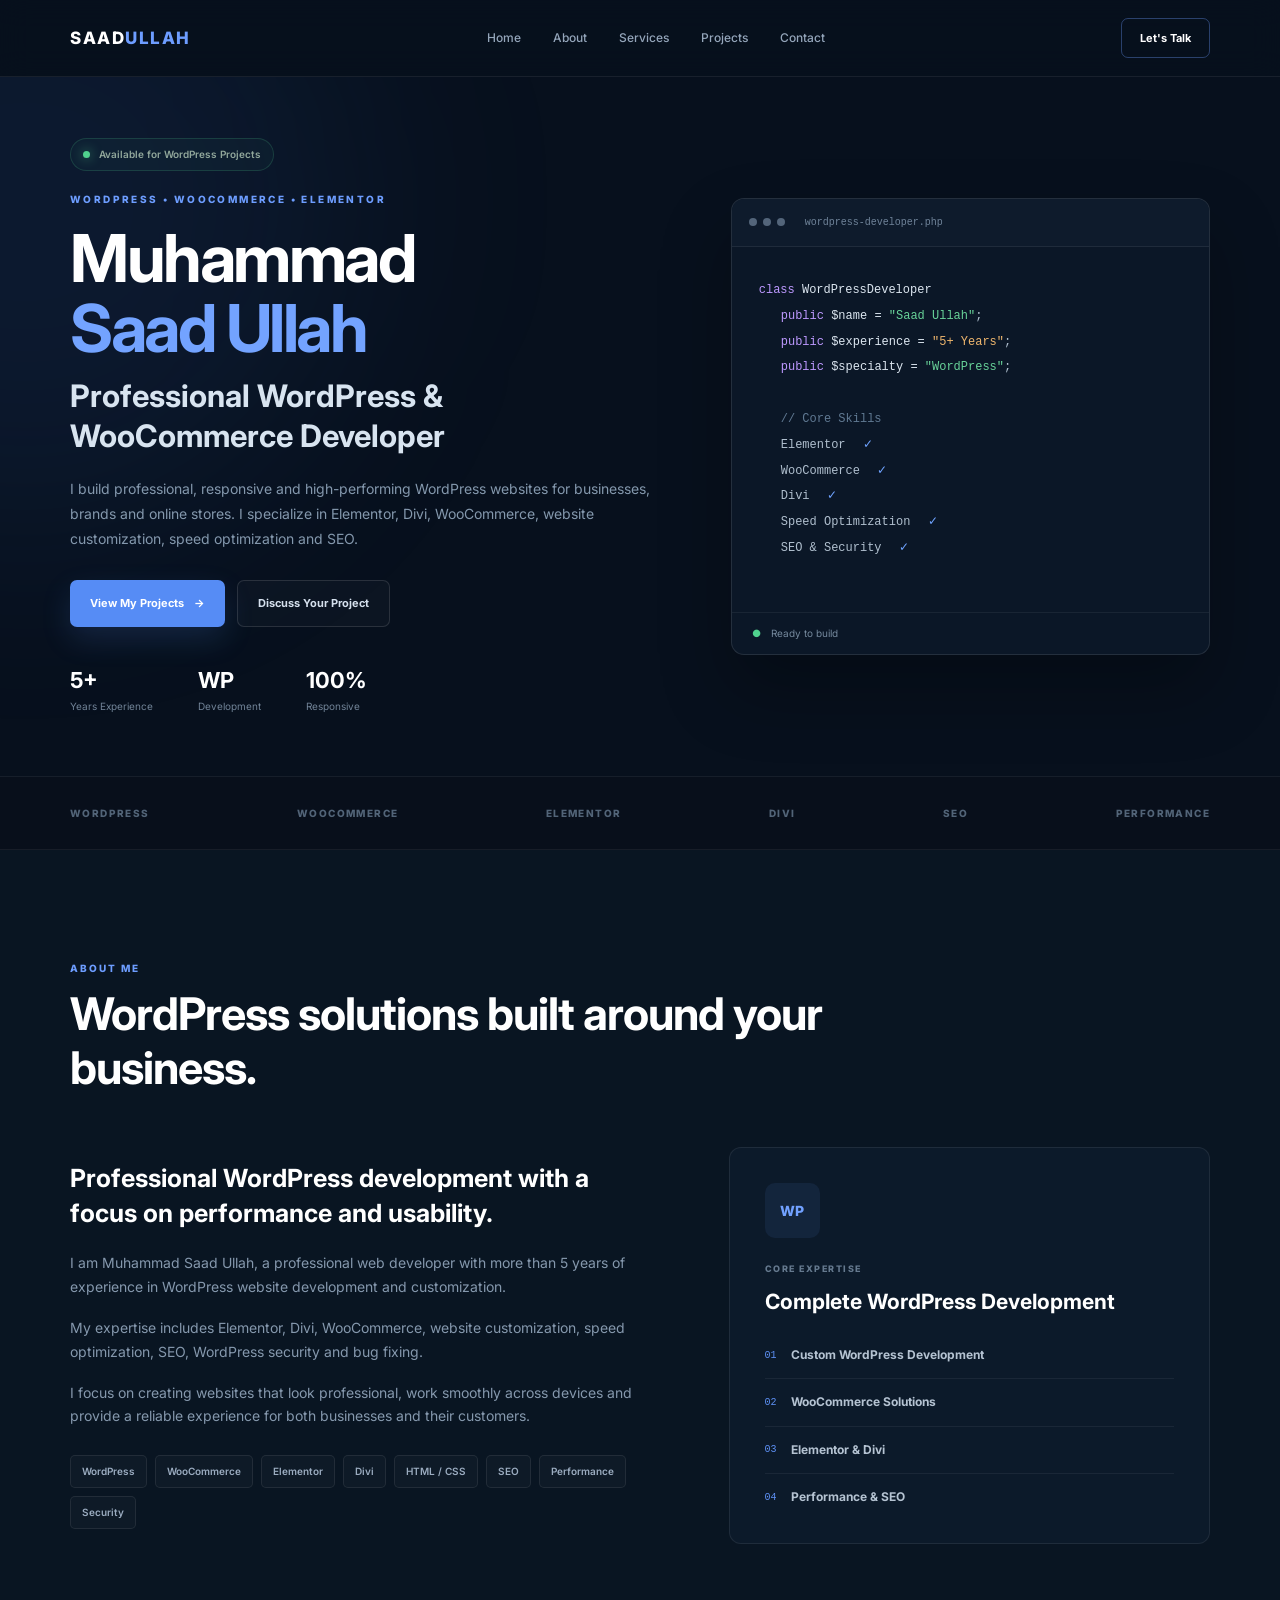
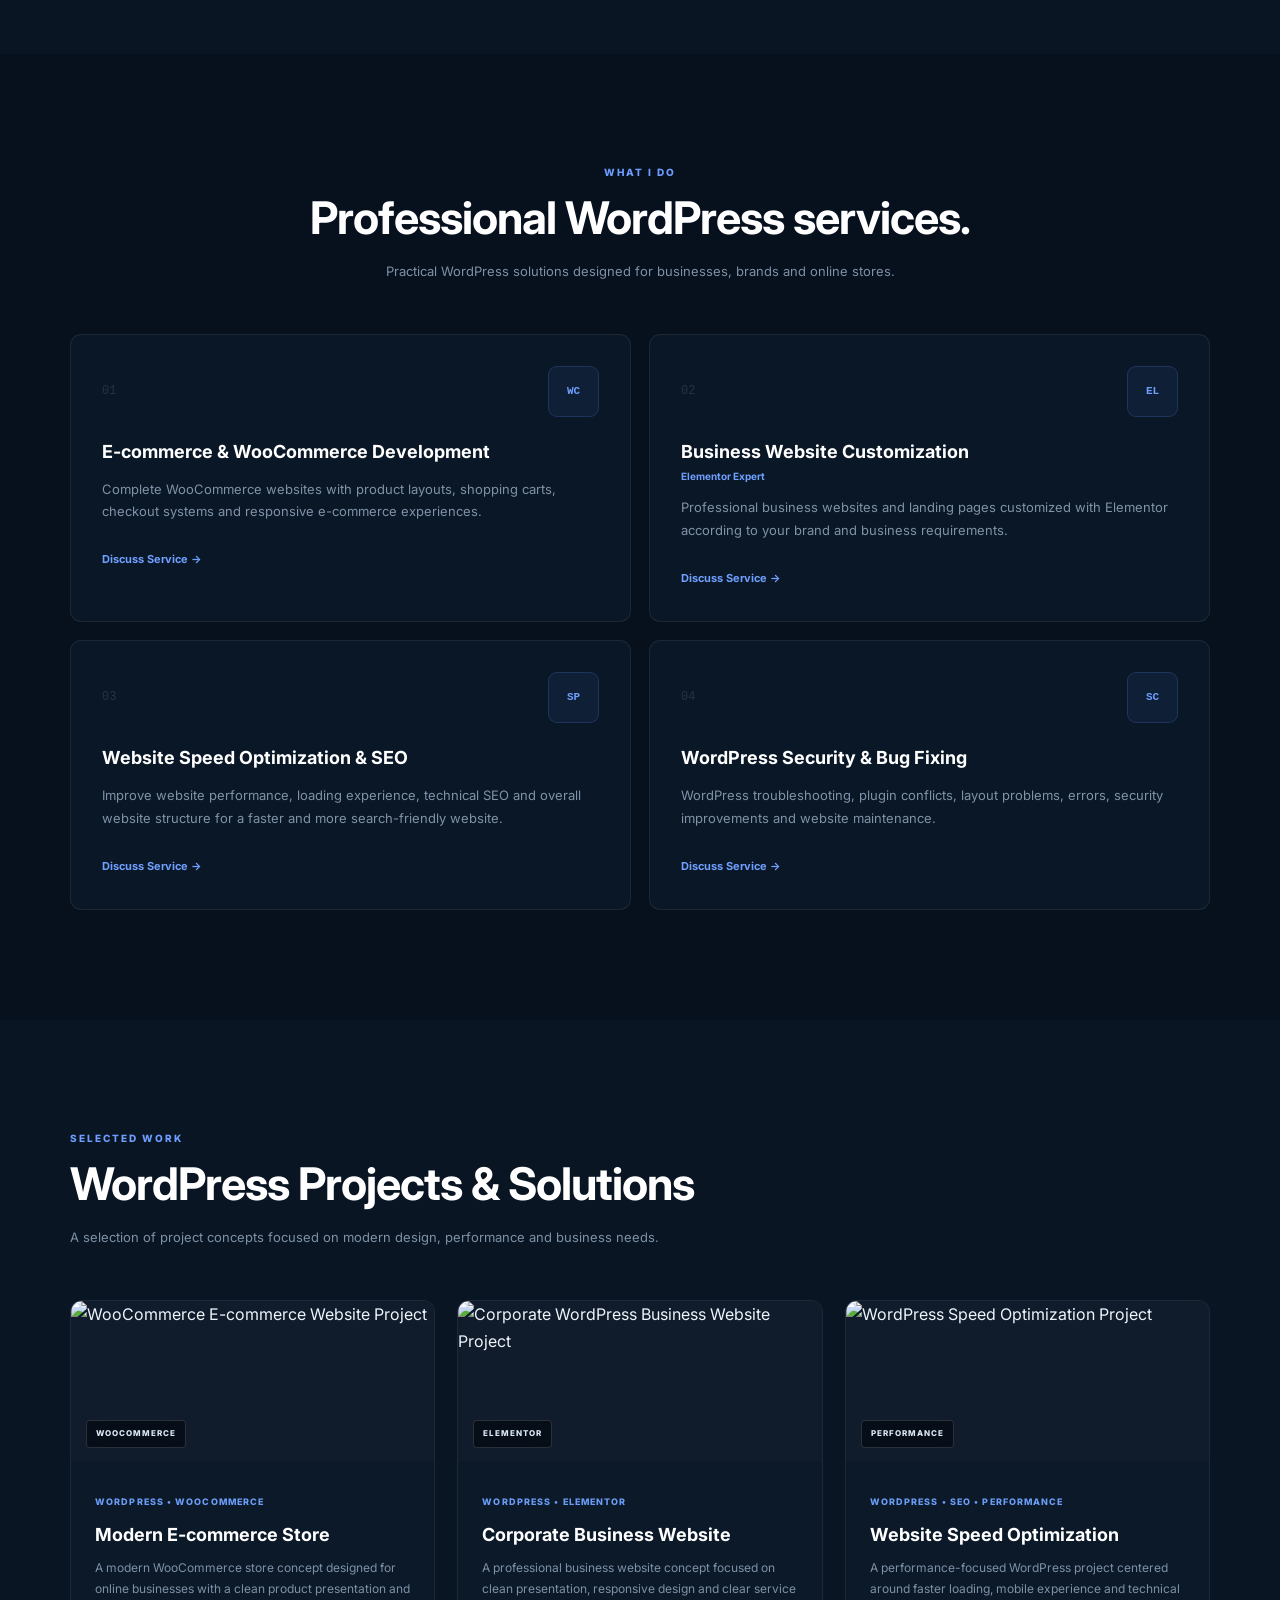
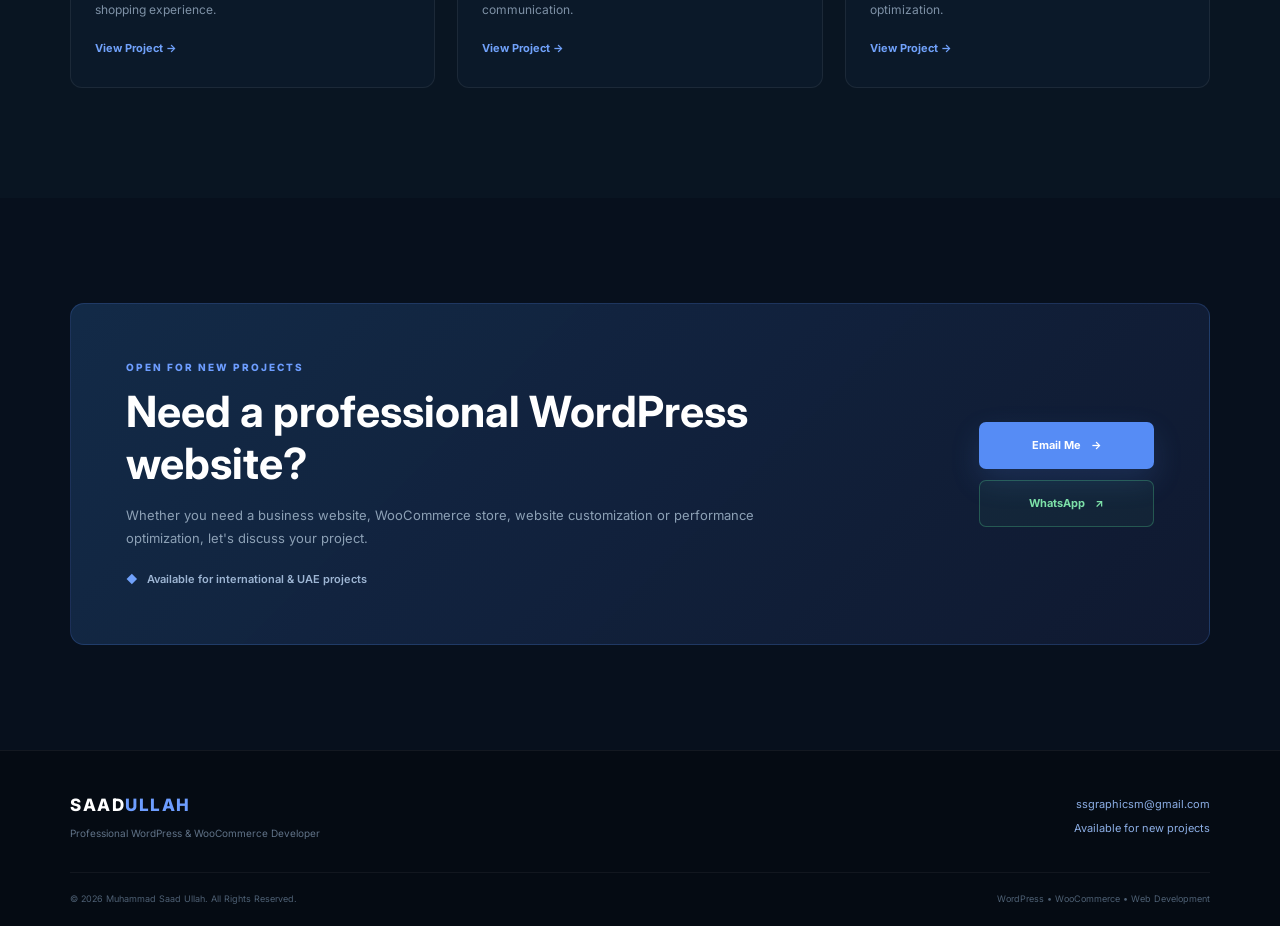
==== index.html @ de7595b0 "Update index.html" ====
<!DOCTYPE html>
<html lang="en">

<head>
    <meta charset="UTF-8">

    <meta name="viewport" content="width=device-width, initial-scale=1.0">

    <meta name="description"
        content="Muhammad Saad Ullah - Professional WordPress & WooCommerce Developer specializing in Elementor, Divi, WooCommerce, website customization, speed optimization, SEO and WordPress security.">

    <meta name="author" content="Muhammad Saad Ullah">

    <title>Muhammad Saad Ullah | WordPress & WooCommerce Developer</title>

    <!-- Google Font -->
    <link rel="preconnect" href="https://fonts.googleapis.com">
    <link rel="preconnect" href="https://fonts.gstatic.com" crossorigin>

    <link href="https://fonts.googleapis.com/css2?family=Inter:wght@400;500;600;700;800&display=swap"
        rel="stylesheet">

    <!-- CSS -->
    <link rel="stylesheet" href="index.css">
</head>


<body>


    <!-- =========================
         HEADER
    ========================== -->

    <header class="header">

        <div class="container navbar">

            <a href="#home" class="logo">
                SAAD<span>ULLAH</span>
            </a>

            <nav class="nav-menu">

                <a href="#home">Home</a>

                <a href="#about">About</a>

                <a href="#services">Services</a>

                <a href="#projects">Projects</a>

                <a href="#contact">Contact</a>

            </nav>

            <a href="#contact" class="nav-btn">
                Let's Talk
            </a>

        </div>

    </header>



    <!-- =========================
         HERO SECTION
    ========================== -->

    <section class="hero" id="home">

        <div class="hero-glow"></div>

        <div class="container hero-grid">


            <!-- Hero Content -->

            <div class="hero-content">

                <div class="available">

                    <span class="status-dot"></span>

                    Available for WordPress Projects

                </div>


                <p class="eyebrow">
                    WORDPRESS • WOOCOMMERCE • ELEMENTOR
                </p>


                <h1>
                    Muhammad
                    <span>Saad Ullah</span>
                </h1>


                <h2>
                    Professional WordPress &amp; WooCommerce Developer
                </h2>


                <p class="hero-text">

                    I build professional, responsive and high-performing
                    WordPress websites for businesses, brands and online stores.
                    I specialize in Elementor, Divi, WooCommerce, website
                    customization, speed optimization and SEO.

                </p>


                <div class="hero-buttons">

                    <a href="#projects" class="btn-primary">
                        View My Projects
                        <span>→</span>
                    </a>

                    <a href="#contact" class="btn-outline">
                        Discuss Your Project
                    </a>

                </div>


                <div class="hero-stats">

                    <div class="stat-box">

                        <strong>5+</strong>

                        <span>
                            Years Experience
                        </span>

                    </div>


                    <div class="stat-box">

                        <strong>WP</strong>

                        <span>
                            Development
                        </span>

                    </div>


                    <div class="stat-box">

                        <strong>100%</strong>

                        <span>
                            Responsive
                        </span>

                    </div>

                </div>

            </div>



            <!-- Developer Code Card -->

            <div class="developer-card">

                <div class="code-header">

                    <div class="window-dots">

                        <span></span>
                        <span></span>
                        <span></span>

                    </div>

                    <div class="file-name">
                        wordpress-developer.php
                    </div>

                </div>


                <div class="code-body">

                    <p>
                        <span class="purple">class</span>
                        <span class="white"> WordPressDeveloper</span>
                    </p>


                    <p class="indent">

                        <span class="purple">public</span>
                        <span class="white"> $name = </span>
                        <span class="green">"Saad Ullah"</span>;

                    </p>


                    <p class="indent">

                        <span class="purple">public</span>
                        <span class="white"> $experience = </span>
                        <span class="orange">"5+ Years"</span>;

                    </p>


                    <p class="indent">

                        <span class="purple">public</span>
                        <span class="white"> $specialty = </span>
                        <span class="green">"WordPress"</span>;

                    </p>


                    <br>


                    <p class="indent comment">
                        // Core Skills
                    </p>


                    <p class="indent skill-line">

                        Elementor

                        <span>✓</span>

                    </p>


                    <p class="indent skill-line">

                        WooCommerce

                        <span>✓</span>

                    </p>


                    <p class="indent skill-line">

                        Divi

                        <span>✓</span>

                    </p>


                    <p class="indent skill-line">

                        Speed Optimization

                        <span>✓</span>

                    </p>


                    <p class="indent skill-line">

                        SEO &amp; Security

                        <span>✓</span>

                    </p>

                </div>


                <div class="code-footer">

                    <span>●</span>

                    Ready to build

                </div>

            </div>

        </div>

    </section>



    <!-- =========================
         TECHNOLOGY BAR
    ========================== -->

    <section class="tech-bar">

        <div class="container tech-list">

            <span>WORDPRESS</span>

            <span>WOOCOMMERCE</span>

            <span>ELEMENTOR</span>

            <span>DIVI</span>

            <span>SEO</span>

            <span>PERFORMANCE</span>

        </div>

    </section>



    <!-- =========================
         ABOUT SECTION
    ========================== -->

    <section class="section about" id="about">

        <div class="container">


            <div class="section-title">

                <p>ABOUT ME</p>

                <h2>
                    WordPress solutions built around your business.
                </h2>

            </div>


            <div class="about-grid">


                <div class="about-content">

                    <h3>
                        Professional WordPress development with a focus on
                        performance and usability.
                    </h3>


                    <p>

                        I am Muhammad Saad Ullah, a professional web developer
                        with more than 5 years of experience in WordPress
                        website development and customization.

                    </p>


                    <p>

                        My expertise includes Elementor, Divi, WooCommerce,
                        website customization, speed optimization, SEO,
                        WordPress security and bug fixing.

                    </p>


                    <p>

                        I focus on creating websites that look professional,
                        work smoothly across devices and provide a reliable
                        experience for both businesses and their customers.

                    </p>


                    <div class="skills">

                        <span>WordPress</span>

                        <span>WooCommerce</span>

                        <span>Elementor</span>

                        <span>Divi</span>

                        <span>HTML / CSS</span>

                        <span>SEO</span>

                        <span>Performance</span>

                        <span>Security</span>

                    </div>

                </div>



                <div class="about-card">

                    <div class="about-icon">
                        WP
                    </div>

                    <p class="small-label">
                        CORE EXPERTISE
                    </p>

                    <h3>
                        Complete WordPress Development
                    </h3>


                    <div class="expertise">

                        <div>

                            <span>01</span>

                            <strong>
                                Custom WordPress Development
                            </strong>

                        </div>


                        <div>

                            <span>02</span>

                            <strong>
                                WooCommerce Solutions
                            </strong>

                        </div>


                        <div>

                            <span>03</span>

                            <strong>
                                Elementor &amp; Divi
                            </strong>

                        </div>


                        <div>

                            <span>04</span>

                            <strong>
                                Performance &amp; SEO
                            </strong>

                        </div>

                    </div>

                </div>

            </div>

        </div>

    </section>



    <!-- =========================
         SERVICES SECTION
    ========================== -->

    <section class="section services" id="services">

        <div class="container">


            <div class="section-title center">

                <p>WHAT I DO</p>

                <h2>
                    Professional WordPress services.
                </h2>

                <span>

                    Practical WordPress solutions designed for
                    businesses, brands and online stores.

                </span>

            </div>


            <div class="services-grid">


                <!-- Service 01 -->

                <article class="service-card">

                    <div class="service-top">

                        <span class="service-number">
                            01
                        </span>

                        <div class="service-icon">
                            WC
                        </div>

                    </div>


                    <h3>
                        E-commerce &amp; WooCommerce Development
                    </h3>


                    <p>

                        Complete WooCommerce websites with product layouts,
                        shopping carts, checkout systems and responsive
                        e-commerce experiences.

                    </p>


                    <a href="#contact">
                        Discuss Service →
                    </a>

                </article>



                <!-- Service 02 -->

                <article class="service-card">

                    <div class="service-top">

                        <span class="service-number">
                            02
                        </span>

                        <div class="service-icon">
                            EL
                        </div>

                    </div>


                    <h3>
                        Business Website Customization
                        <small>Elementor Expert</small>
                    </h3>


                    <p>

                        Professional business websites and landing pages
                        customized with Elementor according to your brand
                        and business requirements.

                    </p>


                    <a href="#contact">
                        Discuss Service →
                    </a>

                </article>



                <!-- Service 03 -->

                <article class="service-card">

                    <div class="service-top">

                        <span class="service-number">
                            03
                        </span>

                        <div class="service-icon">
                            SP
                        </div>

                    </div>


                    <h3>
                        Website Speed Optimization &amp; SEO
                    </h3>


                    <p>

                        Improve website performance, loading experience,
                        technical SEO and overall website structure for a
                        faster and more search-friendly website.

                    </p>


                    <a href="#contact">
                        Discuss Service →
                    </a>

                </article>



                <!-- Service 04 -->

                <article class="service-card">

                    <div class="service-top">

                        <span class="service-number">
                            04
                        </span>

                        <div class="service-icon">
                            SC
                        </div>

                    </div>


                    <h3>
                        WordPress Security &amp; Bug Fixing
                    </h3>


                    <p>

                        WordPress troubleshooting, plugin conflicts,
                        layout problems, errors, security improvements
                        and website maintenance.

                    </p>


                    <a href="#contact">
                        Discuss Service →
                    </a>

                </article>

            </div>

        </div>

    </section>



    <!-- =========================
         PROJECTS SECTION
    ========================== -->

    <section class="section projects" id="projects">

        <div class="container">


            <div class="section-title">

                <p>SELECTED WORK</p>

                <h2>
                    WordPress Projects &amp; Solutions
                </h2>

                <span>

                    A selection of project concepts focused on
                    modern design, performance and business needs.

                </span>

            </div>



            <div class="projects-grid">


                <!-- ================= PROJECT 01 ================= -->

                <article class="project-card">


                    <div class="project-image">

                        <img
                            class="project-pic"
                            src="images/ecommerce.png"
                            alt="WooCommerce E-commerce Website Project"
                        >

                        <div class="image-label">
                            WOOCOMMERCE
                        </div>

                    </div>


                    <div class="project-info">

                        <span class="project-category">
                            WORDPRESS • WOOCOMMERCE
                        </span>


                        <h3>
                            Modern E-commerce Store
                        </h3>


                        <p>

                            A modern WooCommerce store concept designed
                            for online businesses with a clean product
                            presentation and shopping experience.

                        </p>


                        <a href="#" class="project-link">
                            View Project →
                        </a>

                    </div>

                </article>



                <!-- ================= PROJECT 02 ================= -->

                <article class="project-card">


                    <div class="project-image">

                        <img
                            class="project-pic"
                            src="images/agency.webp"
                            alt="Corporate WordPress Business Website Project"
                        >

                        <div class="image-label">
                            ELEMENTOR
                        </div>

                    </div>


                    <div class="project-info">

                        <span class="project-category">
                            WORDPRESS • ELEMENTOR
                        </span>


                        <h3>
                            Corporate Business Website
                        </h3>


                        <p>

                            A professional business website concept
                            focused on clean presentation, responsive
                            design and clear service communication.

                        </p>


                        <a href="#" class="project-link">
                            View Project →
                        </a>

                    </div>

                </article>



                <!-- ================= PROJECT 03 ================= -->

                <article class="project-card">


                    <div class="project-image">

                        <img
                            class="project-pic"
                            src="images/speed.png"
                            alt="WordPress Speed Optimization Project"
                        >

                        <div class="image-label">
                            PERFORMANCE
                        </div>

                    </div>


                    <div class="project-info">

                        <span class="project-category">
                            WORDPRESS • SEO • PERFORMANCE
                        </span>


                        <h3>
                            Website Speed Optimization
                        </h3>


                        <p>

                            A performance-focused WordPress project
                            centered around faster loading, mobile
                            experience and technical optimization.

                        </p>


                        <a href="#" class="project-link">
                            View Project →
                        </a>

                    </div>

                </article>

            </div>

        </div>

    </section>



    <!-- =========================
         CONTACT / UAE CTA
    ========================== -->

    <section class="contact-section" id="contact">

        <div class="container">


            <div class="contact-box">


                <div class="contact-content">

                    <p class="contact-label">
                        OPEN FOR NEW PROJECTS
                    </p>


                    <h2>
                        Need a professional WordPress website?
                    </h2>


                    <p>

                        Whether you need a business website, WooCommerce
                        store, website customization or performance
                        optimization, let's discuss your project.

                    </p>


                    <div class="international">

                        <span>◆</span>

                        Available for international &amp; UAE projects

                    </div>

                </div>



                <div class="contact-buttons">

                    <a
                        href="mailto:ssgraphicsm@gmail.com"
                        class="btn-primary"
                    >

                        Email Me

                        <span>→</span>

                    </a>


                    <!--
                    Replace YOURNUMBER with your WhatsApp number.
                    Example:
                    923001234567
                    -->

                    <a
                        href="https://wa.me/03378351763"
                        target="_blank"
                        rel="noopener noreferrer"
                        class="whatsapp-btn"
                    >

                        WhatsApp

                        <span>↗</span>

                    </a>

                </div>

            </div>

        </div>

    </section>



    <!-- =========================
         FOOTER
    ========================== -->

    <footer class="footer">

        <div class="container footer-main">


            <div>

                <div class="footer-logo">
                    SAAD<span>ULLAH</span>
                </div>


                <p>
                    Professional WordPress &amp; WooCommerce Developer
                </p>

            </div>


            <div class="footer-contact">

                <a href="mailto:ssgraphicsm@gmail.com">
                    ssgraphicsm@gmail.com
                </a>

                <a href="#contact">
                    Available for new projects
                </a>

            </div>

        </div>


        <div class="container footer-bottom">

            <span>
                © 2026 Muhammad Saad Ullah. All Rights Reserved.
            </span>


            <span>
                WordPress • WooCommerce • Web Development
            </span>

        </div>

    </footer>


</body>

</html>
---- index.css ----
/* =========================================================
   RESET
========================================================= */

* {
    margin: 0;
    padding: 0;
    box-sizing: border-box;
}

html {
    scroll-behavior: smooth;
}

body {
    font-family: "Inter", sans-serif;
    background: #07101d;
    color: #eef4fb;
    line-height: 1.7;
    overflow-x: hidden;
}

a {
    color: inherit;
    text-decoration: none;
}

img {
    max-width: 100%;
}

.container {
    width: min(1140px, 92%);
    margin: 0 auto;
}


/* =========================================================
   HEADER
========================================================= */

.header {
    position: sticky;
    top: 0;
    z-index: 1000;

    background: rgba(7, 16, 29, 0.94);

    backdrop-filter: blur(15px);

    border-bottom: 1px solid rgba(255, 255, 255, 0.07);
}

.navbar {
    min-height: 76px;

    display: flex;
    align-items: center;
    justify-content: space-between;

    gap: 30px;
}

.logo,
.footer-logo {
    color: #ffffff;

    font-size: 17px;
    font-weight: 800;

    letter-spacing: 1.5px;
}

.logo span,
.footer-logo span {
    color: #6d9dff;
}


.nav-menu {
    display: flex;
    align-items: center;
    gap: 32px;
}

.nav-menu a {
    color: #94a6ba;

    font-size: 12px;
    font-weight: 500;

    transition: 0.25s ease;
}

.nav-menu a:hover {
    color: #ffffff;
}


.nav-btn {
    padding: 10px 18px;

    border: 1px solid rgba(109, 157, 255, 0.35);

    border-radius: 7px;

    color: #ffffff;

    font-size: 11px;
    font-weight: 700;

    transition: 0.25s ease;
}

.nav-btn:hover {
    background: #5c90f5;
    border-color: #5c90f5;
}


/* =========================================================
   HERO
========================================================= */

.hero {
    min-height: 700px;

    position: relative;

    display: flex;
    align-items: center;

    overflow: hidden;

    border-bottom: 1px solid rgba(255, 255, 255, 0.06);
}

.hero-glow {
    position: absolute;

    width: 650px;
    height: 650px;

    left: -300px;
    top: -200px;

    border-radius: 50%;

    background: rgba(66, 120, 230, 0.09);

    filter: blur(110px);
}

.hero-grid {
    position: relative;
    z-index: 2;

    display: grid;

    grid-template-columns: 1.1fr 0.9fr;

    align-items: center;

    gap: 75px;
}


/* Available */

.available {
    width: fit-content;

    display: flex;
    align-items: center;

    gap: 9px;

    margin-bottom: 20px;

    padding: 7px 12px;

    border: 1px solid rgba(82, 207, 143, 0.18);

    border-radius: 30px;

    background: rgba(82, 207, 143, 0.04);

    color: #91a79b;

    font-size: 10px;
    font-weight: 600;
}

.status-dot {
    width: 7px;
    height: 7px;

    border-radius: 50%;

    background: #50d28e;

    box-shadow: 0 0 12px rgba(80, 210, 142, 0.7);
}


/* Eyebrow */

.eyebrow {
    margin-bottom: 16px;

    color: #6d9dff;

    font-size: 10px;
    font-weight: 800;

    letter-spacing: 2.4px;
}


/* Hero Heading */

.hero h1 {
    margin-bottom: 13px;

    color: #ffffff;

    font-size: clamp(43px, 6vw, 66px);

    line-height: 1.05;

    letter-spacing: -2.5px;
}

.hero h1 span {
    display: block;

    color: #73a3ff;
}


/* Hero Subheading */

.hero h2 {
    max-width: 680px;

    margin-bottom: 19px;

    color: #d8e4f0;

    font-size: clamp(21px, 3vw, 31px);

    line-height: 1.3;
}


/* Hero Paragraph */

.hero-text {
    max-width: 650px;

    color: #8498ad;

    font-size: 14px;

    line-height: 1.8;
}


/* Hero Buttons */

.hero-buttons {
    display: flex;
    flex-wrap: wrap;

    gap: 12px;

    margin-top: 29px;
}

.btn-primary,
.btn-outline,
.whatsapp-btn {
    min-height: 47px;

    display: inline-flex;

    align-items: center;
    justify-content: center;

    gap: 10px;

    padding: 0 20px;

    border-radius: 7px;

    font-size: 11px;
    font-weight: 700;

    transition: 0.3s ease;
}


.btn-primary {
    background: #568cf5;

    color: #ffffff;

    box-shadow: 0 12px 30px rgba(86, 140, 245, 0.16);
}

.btn-primary:hover {
    transform: translateY(-3px);

    background: #6799fa;
}


.btn-outline {
    border: 1px solid rgba(255, 255, 255, 0.12);

    background: rgba(255, 255, 255, 0.025);

    color: #d5e0ed;
}

.btn-outline:hover {
    border-color: rgba(109, 157, 255, 0.45);

    background: rgba(109, 157, 255, 0.05);
}


/* Hero Stats */

.hero-stats {
    display: flex;

    gap: 45px;

    margin-top: 40px;
}

.stat-box {
    display: flex;
    flex-direction: column;
}

.stat-box strong {
    color: #ffffff;

    font-size: 22px;

    line-height: 1.2;
}

.stat-box span {
    margin-top: 4px;

    color: #718397;

    font-size: 10px;
}


/* =========================================================
   DEVELOPER CODE CARD
========================================================= */

.developer-card {
    overflow: hidden;

    border: 1px solid rgba(255, 255, 255, 0.1);

    border-radius: 13px;

    background: #0b1727;

    box-shadow: 0 35px 70px rgba(0, 0, 0, 0.28);
}

.code-header {
    height: 48px;

    display: flex;
    align-items: center;

    gap: 20px;

    padding: 0 17px;

    background: #0e1b2c;

    border-bottom: 1px solid rgba(255, 255, 255, 0.07);
}

.window-dots {
    display: flex;

    gap: 6px;
}

.window-dots span {
    width: 8px;
    height: 8px;

    border-radius: 50%;

    background: #53657a;
}

.file-name {
    color: #70849a;

    font-family: monospace;

    font-size: 10px;
}


.code-body {
    min-height: 365px;

    padding: 31px 27px;

    color: #b0bfce;

    font-family: "Courier New", monospace;

    font-size: 12px;

    line-height: 2.15;
}

.indent {
    padding-left: 22px;
}

.purple {
    color: #bd99ff;
}

.white {
    color: #dce6f0;
}

.green {
    color: #68d399;
}

.orange {
    color: #efb66d;
}

.comment {
    color: #607992;
}

.skill-line span {
    color: #6fa3ff;

    margin-left: 10px;
}


.code-footer {
    padding: 12px 20px;

    border-top: 1px solid rgba(255, 255, 255, 0.06);

    color: #75899d;

    font-size: 10px;
}

.code-footer span {
    color: #50d28e;

    margin-right: 7px;
}


/* =========================================================
   TECHNOLOGY BAR
========================================================= */

.tech-bar {
    background: #080f1b;

    border-bottom: 1px solid rgba(255, 255, 255, 0.06);
}

.tech-list {
    min-height: 72px;

    display: flex;
    align-items: center;
    justify-content: space-between;

    flex-wrap: wrap;

    gap: 25px;
}

.tech-list span {
    color: #526478;

    font-size: 10px;
    font-weight: 800;

    letter-spacing: 1.4px;
}


/* =========================================================
   GENERAL SECTIONS
========================================================= */

.section {
    padding: 110px 0;
}

.section-title {
    max-width: 800px;

    margin-bottom: 52px;
}

.section-title.center {
    margin-left: auto;
    margin-right: auto;

    text-align: center;
}

.section-title p,
.contact-label {
    margin-bottom: 10px;

    color: #6d9dff;

    font-size: 10px;
    font-weight: 800;

    letter-spacing: 2px;
}

.section-title h2 {
    color: #ffffff;

    font-size: clamp(31px, 4vw, 45px);

    line-height: 1.2;

    letter-spacing: -1px;
}

.section-title span {
    display: block;

    margin-top: 15px;

    color: #7d91a7;

    font-size: 13px;

    line-height: 1.7;
}


/* =========================================================
   ABOUT
========================================================= */

.about {
    background: #091522;
}

.about-grid {
    display: grid;

    grid-template-columns: 1.1fr 0.9fr;

    align-items: center;

    gap: 70px;
}

.about-content h3 {
    margin-bottom: 20px;

    color: #ffffff;

    font-size: 25px;

    line-height: 1.4;
}

.about-content p {
    margin-bottom: 17px;

    color: #8598ad;

    font-size: 14px;
}

.skills {
    display: flex;

    flex-wrap: wrap;

    gap: 8px;

    margin-top: 27px;
}

.skills span {
    padding: 7px 11px;

    border: 1px solid rgba(255, 255, 255, 0.08);

    border-radius: 5px;

    background: rgba(255, 255, 255, 0.025);

    color: #9bacc0;

    font-size: 10px;
    font-weight: 600;
}


/* About Card */

.about-card {
    padding: 35px;

    border: 1px solid rgba(255, 255, 255, 0.08);

    border-radius: 12px;

    background: #0c1a2a;
}

.about-icon {
    width: 55px;
    height: 55px;

    display: flex;
    align-items: center;
    justify-content: center;

    margin-bottom: 23px;

    border-radius: 10px;

    background: rgba(86, 140, 245, 0.09);

    color: #71a1ff;

    font-size: 14px;
    font-weight: 800;
}

.small-label {
    color: #65798e;

    font-size: 9px;

    font-weight: 800;

    letter-spacing: 1.5px;
}

.about-card h3 {
    margin: 8px 0 25px;

    color: #ffffff;

    font-size: 21px;
}

.expertise {
    display: grid;

    gap: 13px;
}

.expertise div {
    display: flex;
    align-items: center;

    gap: 14px;

    padding-bottom: 13px;

    border-bottom: 1px solid rgba(255, 255, 255, 0.06);
}

.expertise div:last-child {
    border-bottom: 0;

    padding-bottom: 0;
}

.expertise span {
    color: #5e91f6;

    font-family: monospace;

    font-size: 10px;
}

.expertise strong {
    color: #b5c3d2;

    font-size: 12px;
}


/* =========================================================
   SERVICES
========================================================= */

.services {
    background: #07101d;
}

.services-grid {
    display: grid;

    grid-template-columns: repeat(2, 1fr);

    gap: 18px;
}

.service-card {
    position: relative;

    padding: 31px;

    border: 1px solid rgba(255, 255, 255, 0.07);

    border-radius: 11px;

    background: #0a1726;

    transition: 0.3s ease;
}

.service-card:hover {
    transform: translateY(-5px);

    border-color: rgba(86, 140, 245, 0.3);

    box-shadow: 0 20px 40px rgba(0, 0, 0, 0.15);
}

.service-top {
    display: flex;

    align-items: center;
    justify-content: space-between;

    margin-bottom: 22px;
}

.service-number {
    color: rgba(255, 255, 255, 0.12);

    font-family: monospace;

    font-size: 12px;
}

.service-icon {
    width: 51px;
    height: 51px;

    display: flex;
    align-items: center;
    justify-content: center;

    border: 1px solid rgba(86, 140, 245, 0.2);

    border-radius: 9px;

    background: rgba(86, 140, 245, 0.07);

    color: #6e9fff;

    font-family: monospace;

    font-size: 11px;

    font-weight: 700;
}

.service-card h3 {
    color: #ffffff;

    font-size: 18px;

    line-height: 1.45;
}

.service-card h3 small {
    display: block;

    margin-top: 4px;

    color: #6e9fff;

    font-size: 10px;

    font-weight: 700;
}

.service-card p {
    margin: 13px 0 21px;

    color: #7f92a7;

    font-size: 13px;

    line-height: 1.75;
}

.service-card a {
    color: #6f9fff;

    font-size: 11px;

    font-weight: 700;
}


/* =========================================================
   PROJECTS
========================================================= */

.projects {
    background: #091522;
}

.projects-grid {
    display: grid;

    grid-template-columns: repeat(3, 1fr);

    gap: 22px;
}


/* Project Card */

.project-card {
    overflow: hidden;

    border: 1px solid rgba(255, 255, 255, 0.07);

    border-radius: 12px;

    background: #0b1929;

    transition:
        transform 0.3s ease,
        border-color 0.3s ease,
        box-shadow 0.3s ease;
}

.project-card:hover {
    transform: translateY(-6px);

    border-color: rgba(86, 140, 245, 0.35);

    box-shadow: 0 20px 45px rgba(0, 0, 0, 0.22);
}


/* =========================================================
   PROJECT IMAGE
========================================================= */

.project-image {
    position: relative;

    width: 100%;

    height: 160px;

    overflow: hidden;

    background: #101c2b;
}


/* Required Image CSS */

.project-pic {
    width: 100%;

    height: 160px;

    object-fit: cover;

    object-position: center;

    display: block;

    transition:
        transform 0.45s ease,
        filter 0.45s ease;
}


/* Image Hover */

.project-card:hover .project-pic {
    transform: scale(1.04);

    filter: brightness(1.06);
}


/* Image Label */

.image-label {
    position: absolute;

    left: 15px;
    bottom: 13px;

    padding: 6px 9px;

    border: 1px solid rgba(255, 255, 255, 0.14);

    border-radius: 4px;

    background: rgba(5, 12, 21, 0.82);

    color: #dce8f6;

    font-size: 8px;

    font-weight: 800;

    letter-spacing: 1px;

    backdrop-filter: blur(8px);
}


/* =========================================================
   PROJECT INFORMATION
========================================================= */

.project-info {
    padding: 25px 24px 27px;
}

.project-category {
    color: #6b9cf5;

    font-size: 9px;

    font-weight: 800;

    letter-spacing: 1.1px;
}

.project-info h3 {
    margin: 9px 0 10px;

    color: #ffffff;

    font-size: 18px;

    line-height: 1.4;
}

.project-info p {
    color: #7e91a6;

    font-size: 12px;

    line-height: 1.75;
}

.project-link {
    display: inline-flex;

    margin-top: 19px;

    color: #70a1fa;

    font-size: 11px;

    font-weight: 700;

    transition: 0.25s ease;
}

.project-link:hover {
    color: #a8c5ff;

    transform: translateX(3px);
}


/* =========================================================
   CONTACT
========================================================= */

.contact-section {
    padding: 105px 0;

    background: #07101d;
}

.contact-box {
    display: flex;

    align-items: center;

    justify-content: space-between;

    gap: 50px;

    padding: 55px;

    border: 1px solid rgba(86, 140, 245, 0.2);

    border-radius: 14px;

    background:
        linear-gradient(
            135deg,
            rgba(22, 49, 83, 0.8),
            rgba(17, 27, 52, 0.85)
        );
}

.contact-content {
    max-width: 680px;
}

.contact-content h2 {
    color: #ffffff;

    font-size: clamp(30px, 4vw, 43px);

    line-height: 1.2;
}

.contact-content > p:not(.contact-label) {
    margin-top: 14px;

    color: #8ca0b5;

    font-size: 13px;

    line-height: 1.8;
}

.international {
    display: flex;

    align-items: center;

    gap: 9px;

    margin-top: 20px;

    color: #9db5d3;

    font-size: 11px;

    font-weight: 600;
}

.international span {
    color: #70a1fa;
}


.contact-buttons {
    display: flex;

    flex-direction: column;

    gap: 11px;

    min-width: 175px;
}


/* WhatsApp */

.whatsapp-btn {
    border: 1px solid rgba(80, 210, 142, 0.3);

    background: rgba(80, 210, 142, 0.05);

    color: #7ce0a8;
}

.whatsapp-btn:hover {
    border-color: #50d28e;

    background: rgba(80, 210, 142, 0.1);

    transform: translateY(-2px);
}


/* =========================================================
   FOOTER
========================================================= */

.footer {
    padding: 40px 0 20px;

    border-top: 1px solid rgba(255, 255, 255, 0.06);

    background: #050b13;
}

.footer-main {
    display: flex;

    align-items: center;

    justify-content: space-between;

    gap: 30px;

    padding-bottom: 30px;
}

.footer p {
    margin-top: 5px;

    color: #607287;

    font-size: 10px;
}

.footer-contact {
    display: flex;

    flex-direction: column;

    align-items: flex-end;

    gap: 5px;
}

.footer-contact a {
    color: #8caee5;

    font-size: 11px;
}

.footer-bottom {
    display: flex;

    justify-content: space-between;

    gap: 20px;

    padding-top: 18px;

    border-top: 1px solid rgba(255, 255, 255, 0.05);

    color: #4e6074;

    font-size: 9px;
}


/* =========================================================
   TABLET
========================================================= */

@media (max-width: 900px) {

    .hero-grid {
        grid-template-columns: 1fr;

        gap: 55px;

        padding-top: 90px;

        padding-bottom: 90px;
    }


    .developer-card {
        max-width: 650px;
    }


    .about-grid {
        grid-template-columns: 1fr;

        gap: 45px;
    }


    .projects-grid {
        grid-template-columns: repeat(2, 1fr);
    }


    .contact-box {
        flex-direction: column;

        align-items: flex-start;
    }


    .contact-buttons {
        flex-direction: row;

        width: 100%;
    }

}


/* =========================================================
   MOBILE
========================================================= */

@media (max-width: 650px) {

    .navbar {
        min-height: 68px;
    }


    .nav-menu {
        display: none;
    }


    .nav-btn {
        padding: 9px 14px;
    }


    .hero-grid {
        padding-top: 70px;

        padding-bottom: 70px;
    }


    .hero h1 {
        font-size: 43px;

        letter-spacing: -1.5px;
    }


    .hero h2 {
        font-size: 22px;
    }


    .hero-text {
        font-size: 13px;
    }


    .hero-stats {
        gap: 25px;
    }


    .code-body {
        padding: 25px 18px;

        font-size: 10px;

        overflow-x: auto;
    }


    .tech-list {
        justify-content: center;

        padding: 20px 0;
    }


    .section {
        padding: 80px 0;
    }


    .section-title h2 {
        font-size: 31px;
    }


    .about-content h3 {
        font-size: 23px;
    }


    .about-card {
        padding: 27px;
    }


    .services-grid {
        grid-template-columns: 1fr;
    }


    .service-card {
        padding: 27px;
    }


    .projects-grid {
        grid-template-columns: 1fr;

        gap: 20px;
    }


    .project-image {
        height: 160px;
    }


    .project-pic {
        height: 160px;

        object-fit: cover;
    }


    .project-info {
        padding: 23px;
    }


    .contact-section {
        padding: 75px 0;
    }


    .contact-box {
        padding: 32px 25px;
    }


    .contact-buttons {
        flex-direction: column;
    }


    .footer-main {
        flex-direction: column;

        align-items: flex-start;
    }


    .footer-contact {
        align-items: flex-start;
    }


    .footer-bottom {
        flex-direction: column;

        gap: 7px;
    }

}


/* =========================================================
   SMALL MOBILE
========================================================= */

@media (max-width: 400px) {

    .container {
        width: 90%;
    }


    .hero h1 {
        font-size: 37px;
    }


    .hero h2 {
        font-size: 20px;
    }


    .hero-buttons {
        flex-direction: column;
    }


    .btn-primary,
    .btn-outline {
        width: 100%;
    }


    .hero-stats {
        display: grid;

        grid-template-columns: 1fr 1fr;
    }


    .project-image,
    .project-pic {
        height: 160px;
    }

}
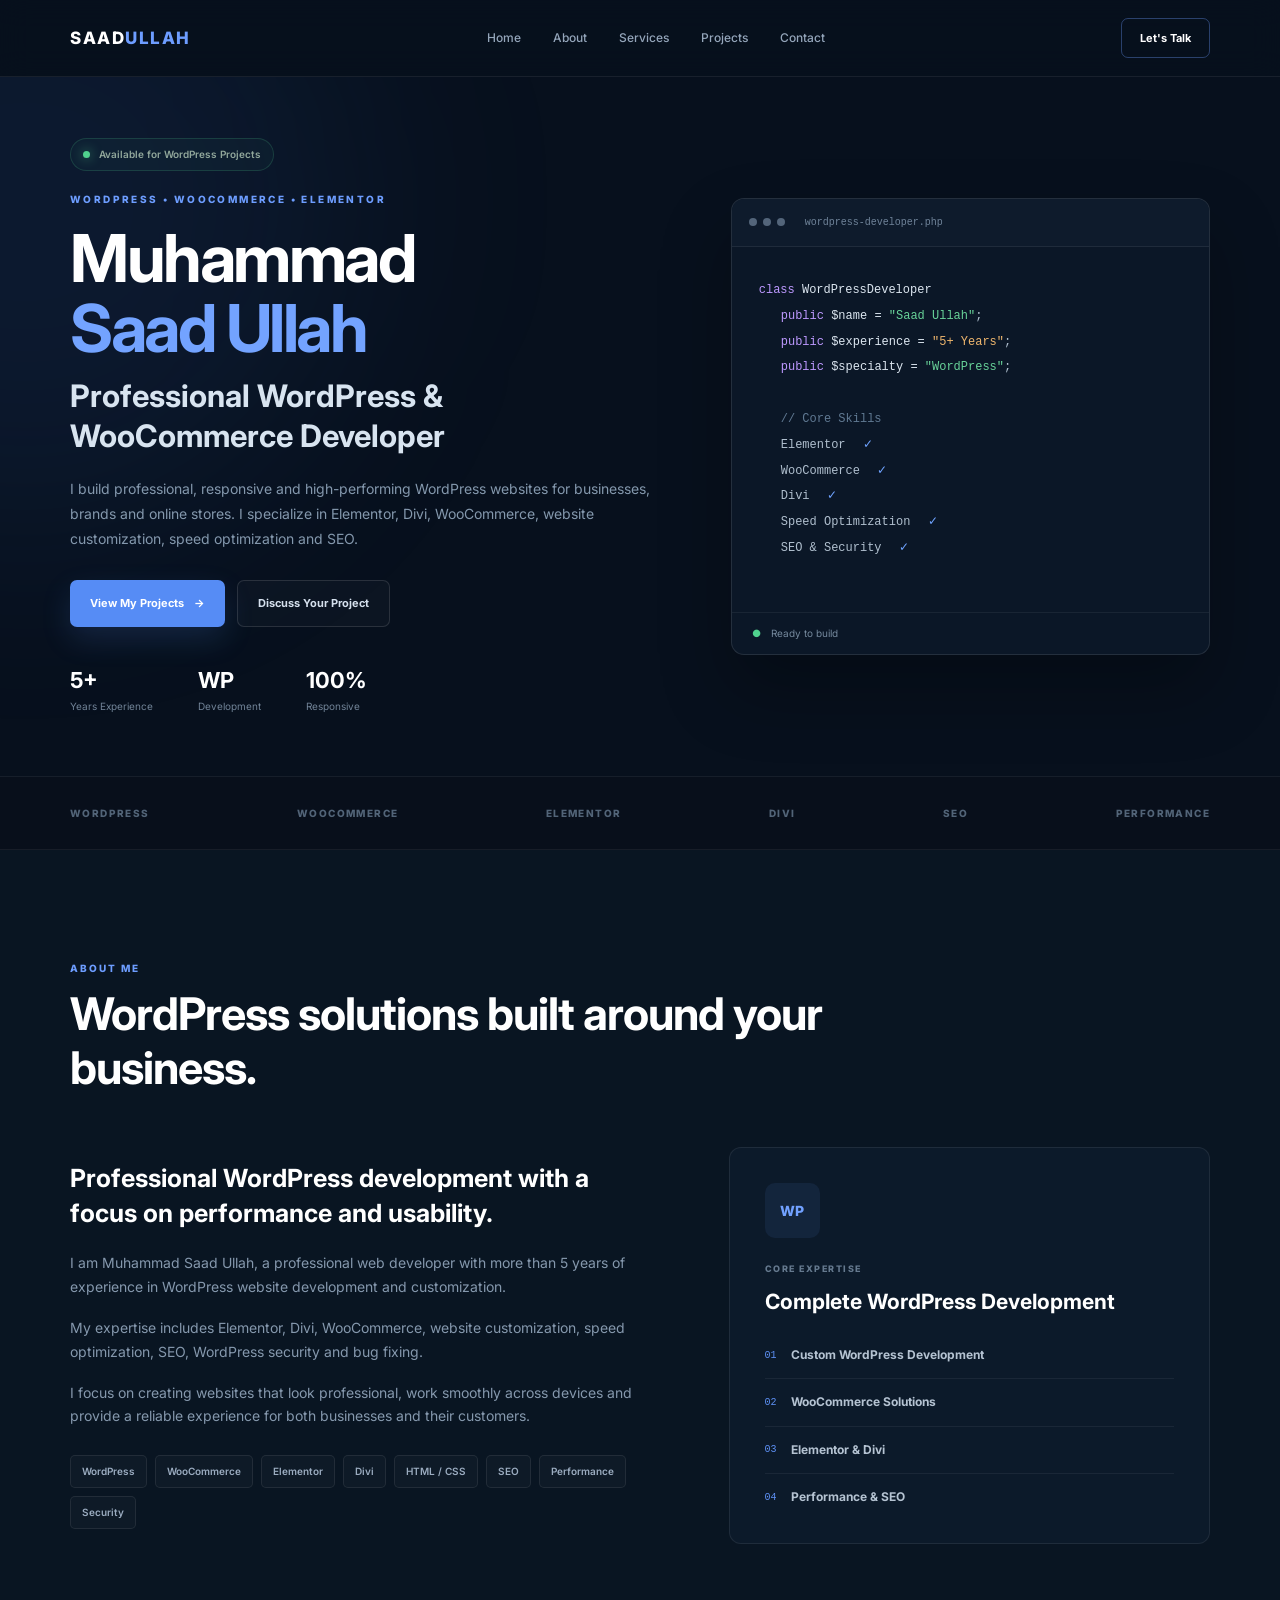
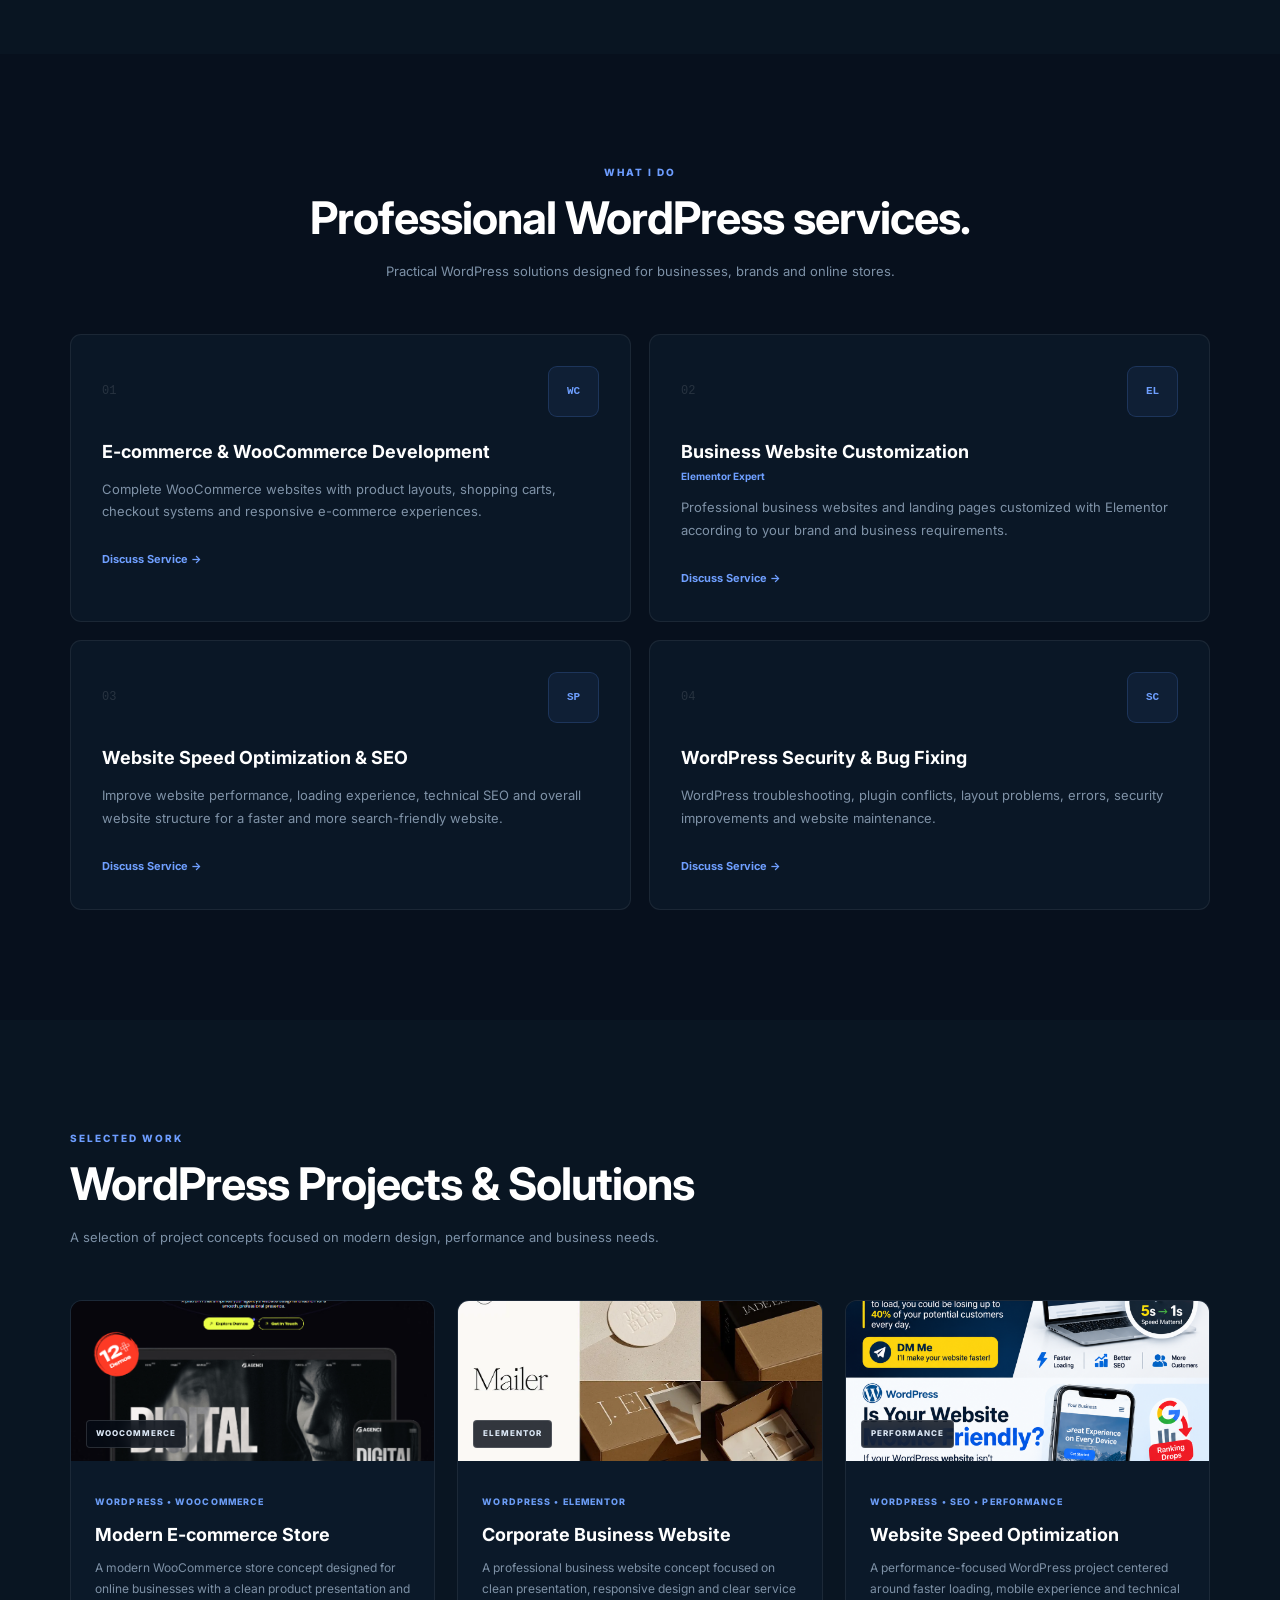
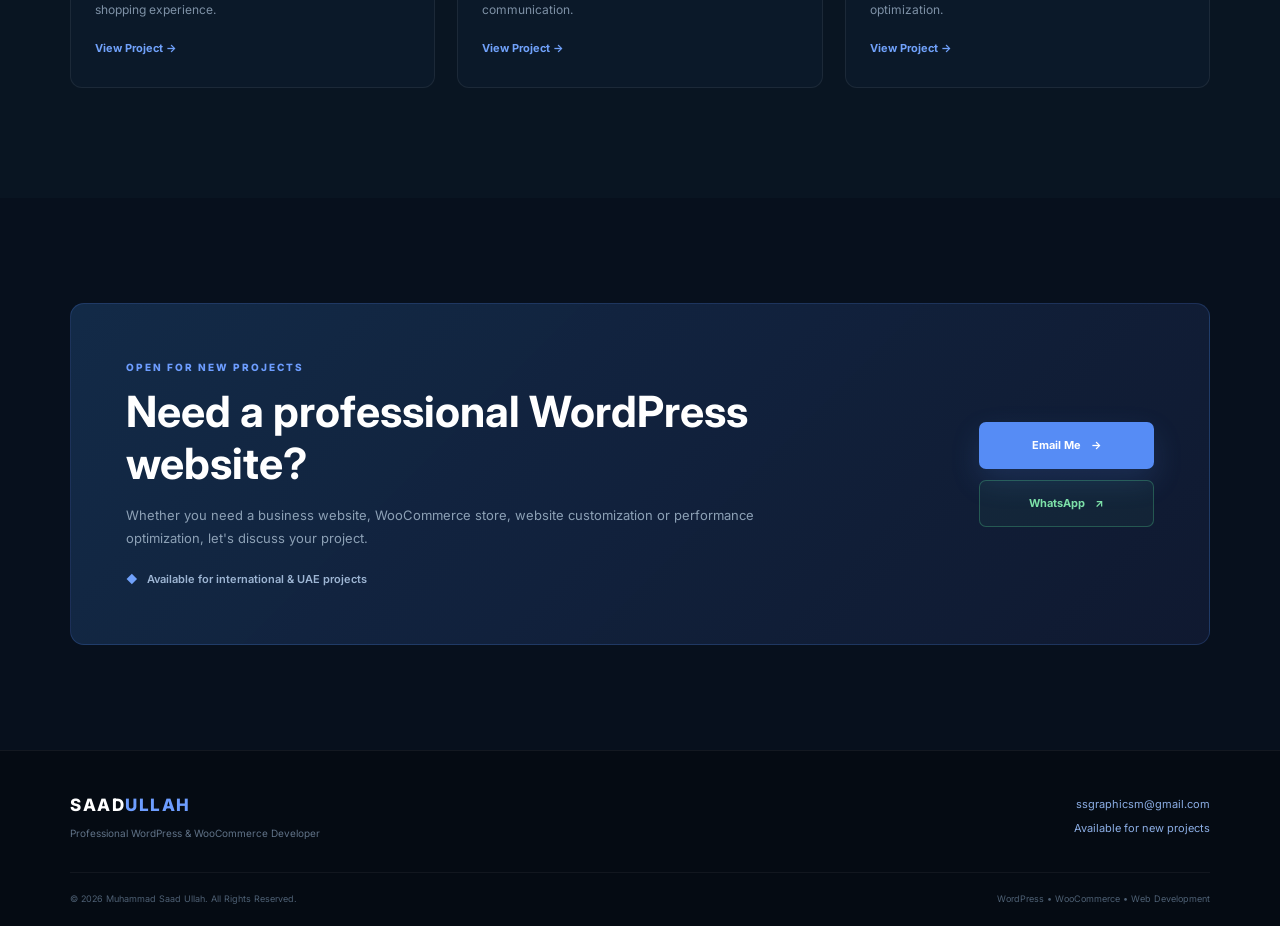
==== commit 218636d4: "Update index.html" ====
--- a/index.html
+++ b/index.html
@@ -708,7 +708,7 @@
 
                         <img
                             class="project-pic"
-                            src="images/ecommerce.png"
+                            src="ecommerce.png"
                             alt="WooCommerce E-commerce Website Project"
                         >
 
@@ -759,7 +759,7 @@
 
                         <img
                             class="project-pic"
-                            src="images/agency.webp"
+                            src="agency.webp"
                             alt="Corporate WordPress Business Website Project"
                         >
 
@@ -810,7 +810,7 @@
 
                         <img
                             class="project-pic"
-                            src="images/speed.png"
+                            src="speed.png"
                             alt="WordPress Speed Optimization Project"
                         >
 
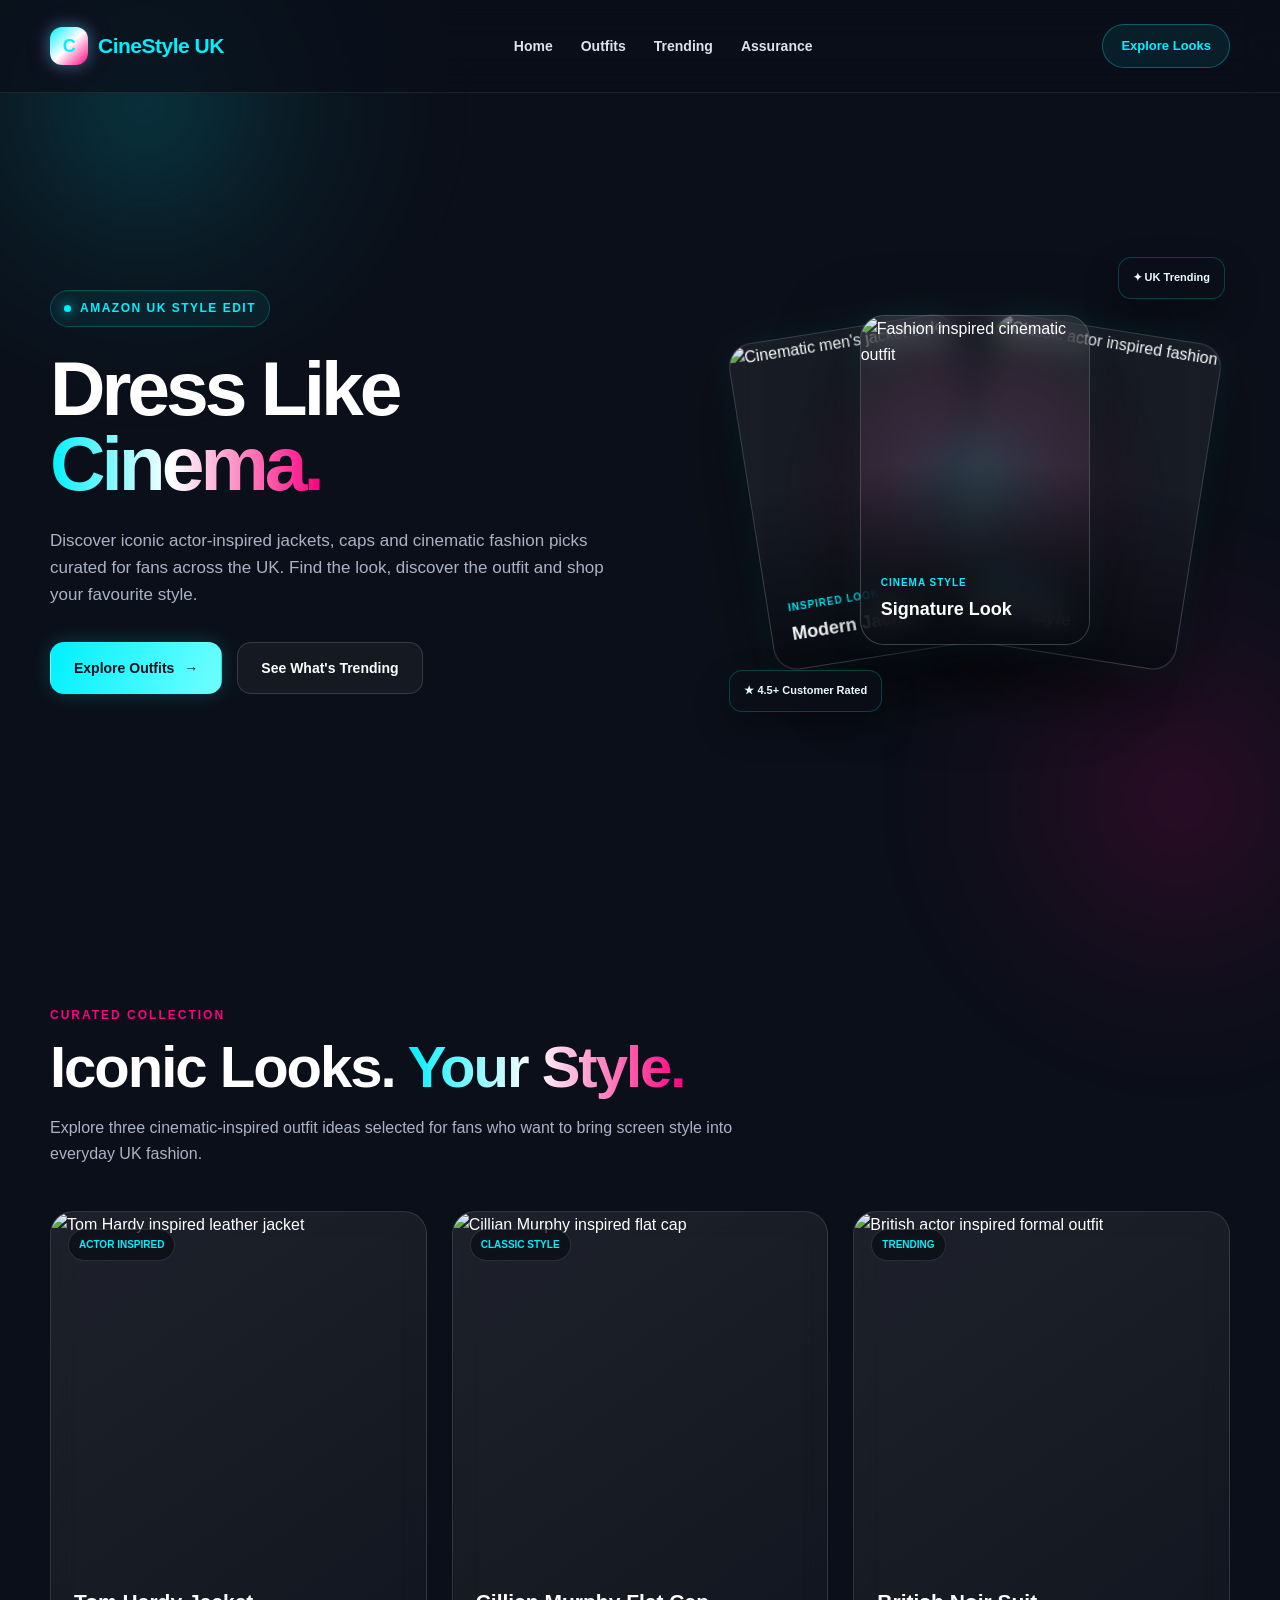
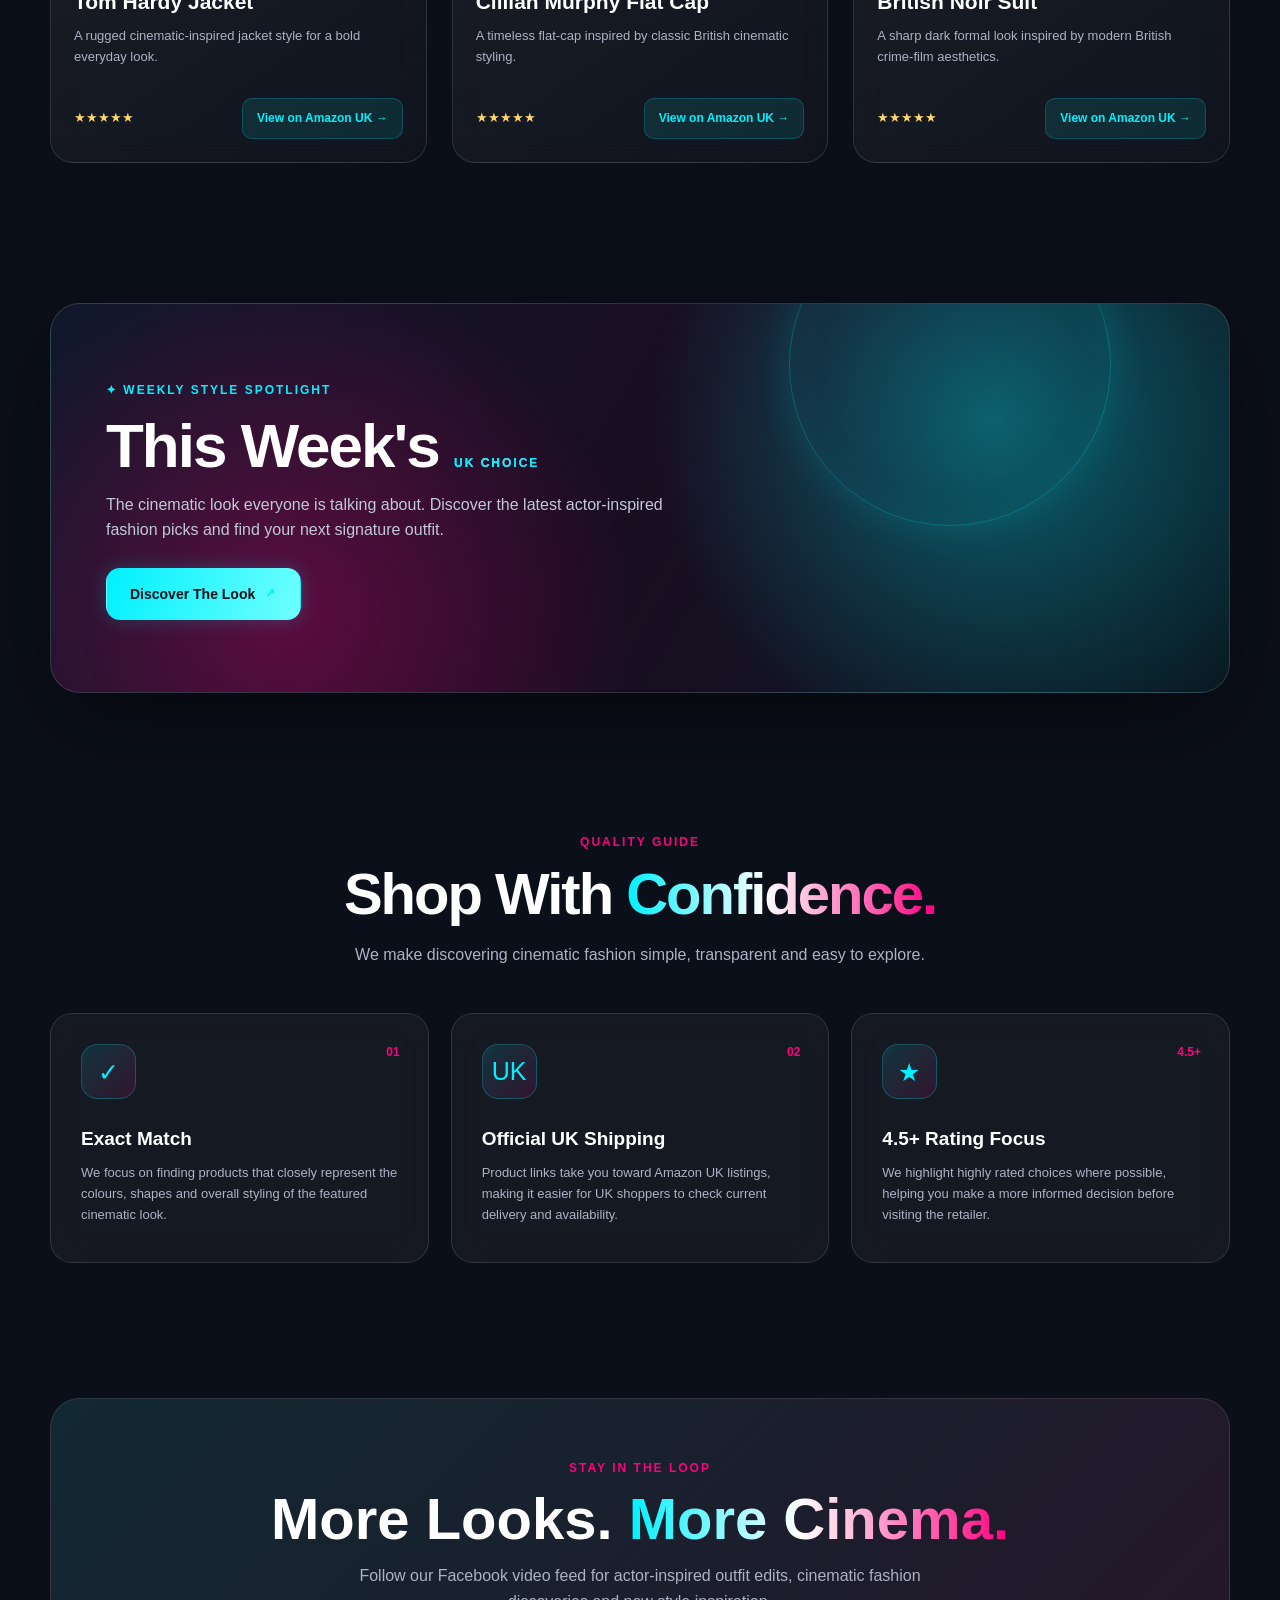
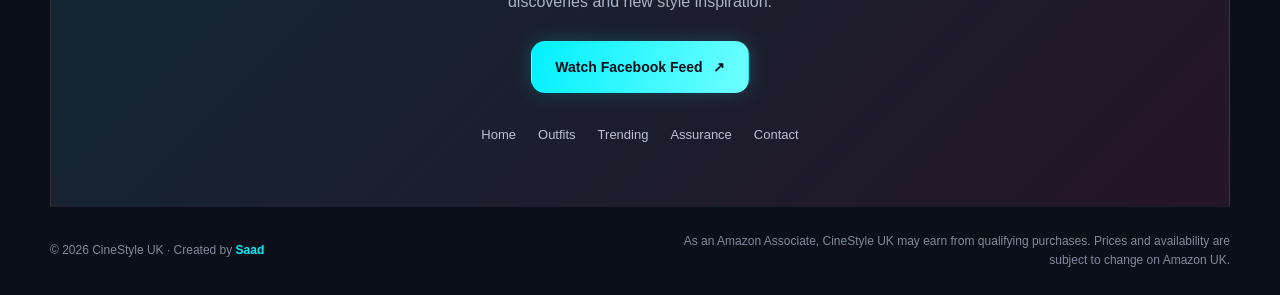
==== commit cda7894f: "ye this is my blog" ====
--- a/index.html
+++ b/index.html
@@ -1,1005 +1,2045 @@
 <!DOCTYPE html>
 <html lang="en">
-
 <head>
     <meta charset="UTF-8">
-
     <meta name="viewport" content="width=device-width, initial-scale=1.0">
 
-    <meta name="description"
-        content="Muhammad Saad Ullah - Professional WordPress & WooCommerce Developer specializing in Elementor, Divi, WooCommerce, website customization, speed optimization, SEO and WordPress security.">
-
-    <meta name="author" content="Muhammad Saad Ullah">
-
-    <title>Muhammad Saad Ullah | WordPress & WooCommerce Developer</title>
-
-    <!-- Google Font -->
-    <link rel="preconnect" href="https://fonts.googleapis.com">
-    <link rel="preconnect" href="https://fonts.gstatic.com" crossorigin>
-
-    <link href="https://fonts.googleapis.com/css2?family=Inter:wght@400;500;600;700;800&display=swap"
-        rel="stylesheet">
-
-    <!-- CSS -->
-    <link rel="stylesheet" href="index.css">
+    <title>CineStyle UK | Iconic Actor Outfits</title>
+
+    <meta name="description" content="CineStyle UK - Discover cinematic-inspired outfits from iconic actors and shop your favourite looks through Amazon UK.">
+
+    <style>
+        /* ================================
+           GLOBAL RESET
+        ================================= */
+        * {
+            margin: 0;
+            padding: 0;
+            box-sizing: border-box;
+        }
+
+        html {
+            scroll-behavior: smooth;
+        }
+
+        body {
+            font-family: Arial, Helvetica, sans-serif;
+            background: #0b0f19;
+            color: #ffffff;
+            overflow-x: hidden;
+            line-height: 1.6;
+        }
+
+        a {
+            color: inherit;
+            text-decoration: none;
+        }
+
+        img {
+            max-width: 100%;
+            display: block;
+        }
+
+        button,
+        a {
+            -webkit-tap-highlight-color: transparent;
+        }
+
+        :root {
+            --bg: #0b0f19;
+            --card: rgba(255, 255, 255, 0.055);
+            --border: rgba(255, 255, 255, 0.12);
+            --primary: #00f0ff;
+            --secondary: #ff007f;
+            --white: #ffffff;
+            --muted: #aab3c5;
+            --container: 1180px;
+        }
+
+        /* ================================
+           ANIMATED BACKGROUND
+        ================================= */
+        body::before {
+            content: "";
+            position: fixed;
+            width: 650px;
+            height: 650px;
+            top: -220px;
+            left: -180px;
+            background: radial-gradient(
+                circle,
+                rgba(0, 240, 255, 0.16) 0%,
+                rgba(0, 240, 255, 0.04) 38%,
+                transparent 70%
+            );
+            filter: blur(20px);
+            animation: backgroundMove 12s ease-in-out infinite alternate;
+            pointer-events: none;
+            z-index: -2;
+        }
+
+        body::after {
+            content: "";
+            position: fixed;
+            width: 600px;
+            height: 600px;
+            right: -200px;
+            bottom: -200px;
+            background: radial-gradient(
+                circle,
+                rgba(255, 0, 127, 0.13) 0%,
+                rgba(255, 0, 127, 0.04) 38%,
+                transparent 70%
+            );
+            filter: blur(20px);
+            animation: backgroundMoveTwo 14s ease-in-out infinite alternate;
+            pointer-events: none;
+            z-index: -2;
+        }
+
+        @keyframes backgroundMove {
+            from {
+                transform: translate(0, 0);
+            }
+
+            to {
+                transform: translate(280px, 160px);
+            }
+        }
+
+        @keyframes backgroundMoveTwo {
+            from {
+                transform: translate(0, 0);
+            }
+
+            to {
+                transform: translate(-220px, -160px);
+            }
+        }
+
+        .container {
+            width: min(var(--container), calc(100% - 40px));
+            margin: 0 auto;
+        }
+
+        /* ================================
+           HEADER
+        ================================= */
+        .header {
+            position: sticky;
+            top: 0;
+            z-index: 1000;
+            padding: 16px 0;
+            background: rgba(11, 15, 25, 0.72);
+            backdrop-filter: blur(20px);
+            -webkit-backdrop-filter: blur(20px);
+            border-bottom: 1px solid rgba(255, 255, 255, 0.08);
+        }
+
+        .nav {
+            min-height: 60px;
+            display: flex;
+            align-items: center;
+            justify-content: space-between;
+            gap: 30px;
+        }
+
+        .logo {
+            display: inline-flex;
+            align-items: center;
+            gap: 10px;
+            font-size: 21px;
+            font-weight: 800;
+            letter-spacing: -0.5px;
+            transition: 0.3s ease;
+        }
+
+        .logo:hover {
+            transform: translateY(-2px);
+        }
+
+        .logo-icon {
+            width: 38px;
+            height: 38px;
+            border-radius: 12px;
+            display: grid;
+            place-items: center;
+            color: #061018;
+            font-size: 18px;
+            font-weight: 900;
+            background: linear-gradient(
+                135deg,
+                var(--primary),
+                #ffffff,
+                var(--secondary)
+            );
+            box-shadow:
+                0 0 15px rgba(0, 240, 255, 0.45),
+                0 0 25px rgba(255, 0, 127, 0.25);
+        }
+
+        .logo span {
+            color: var(--primary);
+        }
+
+        .nav-links {
+            display: flex;
+            align-items: center;
+            gap: 28px;
+            list-style: none;
+        }
+
+        .nav-links a {
+            position: relative;
+            color: #dce2ee;
+            font-size: 14px;
+            font-weight: 600;
+            transition: 0.3s ease;
+        }
+
+        .nav-links a::after {
+            content: "";
+            position: absolute;
+            left: 0;
+            bottom: -7px;
+            width: 0;
+            height: 2px;
+            border-radius: 10px;
+            background: linear-gradient(
+                90deg,
+                var(--primary),
+                var(--secondary)
+            );
+            transition: 0.3s ease;
+        }
+
+        .nav-links a:hover {
+            color: var(--primary);
+        }
+
+        .nav-links a:hover::after {
+            width: 100%;
+        }
+
+        .nav-cta {
+            padding: 11px 18px;
+            border-radius: 30px;
+            border: 1px solid rgba(0, 240, 255, 0.3);
+            background: rgba(0, 240, 255, 0.08);
+            color: var(--primary);
+            font-size: 13px;
+            font-weight: 700;
+            transition: 0.3s ease;
+        }
+
+        .nav-cta:hover {
+            transform: scale(1.05);
+            background: var(--primary);
+            color: #071018;
+            box-shadow: 0 0 25px rgba(0, 240, 255, 0.45);
+        }
+
+        /* ================================
+           HERO
+        ================================= */
+        .hero {
+            min-height: calc(100vh - 92px);
+            padding: 90px 0 100px;
+            display: flex;
+            align-items: center;
+            position: relative;
+        }
+
+        .hero-grid {
+            display: grid;
+            grid-template-columns: 1.08fr 0.92fr;
+            align-items: center;
+            gap: 70px;
+        }
+
+        .eyebrow {
+            display: inline-flex;
+            align-items: center;
+            gap: 9px;
+            padding: 8px 13px;
+            margin-bottom: 24px;
+            border: 1px solid rgba(0, 240, 255, 0.22);
+            border-radius: 30px;
+            background: rgba(0, 240, 255, 0.06);
+            color: var(--primary);
+            font-size: 12px;
+            font-weight: 800;
+            text-transform: uppercase;
+            letter-spacing: 1.5px;
+        }
+
+        .eyebrow-dot {
+            width: 7px;
+            height: 7px;
+            border-radius: 50%;
+            background: var(--primary);
+            box-shadow: 0 0 12px var(--primary);
+            animation: pulse 1.6s infinite;
+        }
+
+        @keyframes pulse {
+            0%,
+            100% {
+                opacity: 1;
+                transform: scale(1);
+            }
+
+            50% {
+                opacity: 0.35;
+                transform: scale(0.65);
+            }
+        }
+
+        .hero h1 {
+            max-width: 760px;
+            font-size: clamp(46px, 6vw, 82px);
+            line-height: 0.98;
+            letter-spacing: -4px;
+            margin-bottom: 25px;
+        }
+
+        .gradient-text {
+            background: linear-gradient(
+                90deg,
+                var(--primary),
+                #ffffff 45%,
+                var(--secondary)
+            );
+            -webkit-background-clip: text;
+            background-clip: text;
+            color: transparent;
+        }
+
+        .hero-description {
+            max-width: 590px;
+            color: var(--muted);
+            font-size: 17px;
+            margin-bottom: 34px;
+        }
+
+        .hero-buttons {
+            display: flex;
+            flex-wrap: wrap;
+            gap: 15px;
+        }
+
+        .btn {
+            min-height: 52px;
+            display: inline-flex;
+            align-items: center;
+            justify-content: center;
+            gap: 10px;
+            padding: 0 23px;
+            border-radius: 14px;
+            border: 1px solid transparent;
+            font-size: 14px;
+            font-weight: 800;
+            cursor: pointer;
+            transition:
+                transform 0.3s ease,
+                box-shadow 0.3s ease,
+                background 0.3s ease;
+        }
+
+        .btn-primary {
+            background: linear-gradient(
+                110deg,
+                var(--primary),
+                #6fffff
+            );
+            color: #071018;
+            box-shadow: 0 0 20px rgba(0, 240, 255, 0.2);
+        }
+
+        .btn-secondary {
+            background: rgba(255, 255, 255, 0.045);
+            border-color: rgba(255, 255, 255, 0.14);
+            color: white;
+        }
+
+        .btn:hover {
+            transform: translateY(-4px) scale(1.04);
+        }
+
+        .btn-primary:hover {
+            box-shadow:
+                0 0 18px rgba(0, 240, 255, 0.65),
+                0 10px 40px rgba(0, 240, 255, 0.18);
+            animation: buttonBounce 0.7s ease;
+        }
+
+        .btn-secondary:hover {
+            border-color: rgba(255, 0, 127, 0.5);
+            box-shadow: 0 0 25px rgba(255, 0, 127, 0.2);
+        }
+
+        @keyframes buttonBounce {
+            0% {
+                transform: translateY(0) scale(1);
+            }
+
+            40% {
+                transform: translateY(-7px) scale(1.06);
+            }
+
+            70% {
+                transform: translateY(-2px) scale(1.03);
+            }
+
+            100% {
+                transform: translateY(-4px) scale(1.04);
+            }
+        }
+
+        /* ================================
+           HERO ACTOR VISUAL
+        ================================= */
+        .hero-visual {
+            min-height: 560px;
+            position: relative;
+            display: flex;
+            align-items: center;
+            justify-content: center;
+        }
+
+        .visual-glow {
+            position: absolute;
+            width: 330px;
+            height: 330px;
+            border-radius: 50%;
+            background: radial-gradient(
+                circle,
+                rgba(0, 240, 255, 0.25),
+                rgba(255, 0, 127, 0.12),
+                transparent 70%
+            );
+            filter: blur(25px);
+        }
+
+        .actor-card {
+            position: absolute;
+            width: 230px;
+            height: 330px;
+            overflow: hidden;
+            border: 1px solid rgba(255, 255, 255, 0.15);
+            border-radius: 24px;
+            background: rgba(255, 255, 255, 0.05);
+            box-shadow:
+                0 30px 80px rgba(0, 0, 0, 0.5),
+                0 0 35px rgba(0, 240, 255, 0.08);
+            backdrop-filter: blur(15px);
+        }
+
+        .actor-card img {
+            width: 100%;
+            height: 100%;
+            object-fit: cover;
+        }
+
+        .actor-card::after {
+            content: "";
+            position: absolute;
+            inset: 0;
+            background: linear-gradient(
+                to top,
+                rgba(5, 8, 15, 0.85),
+                transparent 55%
+            );
+        }
+
+        .actor-info {
+            position: absolute;
+            z-index: 2;
+            bottom: 20px;
+            left: 20px;
+        }
+
+        .actor-info small {
+            display: block;
+            color: var(--primary);
+            font-size: 10px;
+            font-weight: 800;
+            text-transform: uppercase;
+            letter-spacing: 1px;
+        }
+
+        .actor-info strong {
+            display: block;
+            margin-top: 4px;
+            font-size: 18px;
+        }
+
+        .actor-card.card-one {
+            transform: translateX(-110px) rotate(-9deg);
+            animation: floatingOne 5s ease-in-out infinite;
+            z-index: 1;
+        }
+
+        .actor-card.card-two {
+            transform: translateY(-12px);
+            animation: floatingTwo 5s ease-in-out infinite;
+            z-index: 3;
+        }
+
+        .actor-card.card-three {
+            transform: translateX(110px) rotate(9deg);
+            animation: floatingThree 5s ease-in-out infinite;
+            z-index: 2;
+        }
+
+        @keyframes floatingOne {
+            0%,
+            100% {
+                margin-top: 0;
+            }
+
+            50% {
+                margin-top: -18px;
+            }
+        }
+
+        @keyframes floatingTwo {
+            0%,
+            100% {
+                margin-top: -12px;
+            }
+
+            50% {
+                margin-top: 12px;
+            }
+        }
+
+        @keyframes floatingThree {
+            0%,
+            100% {
+                margin-top: 0;
+            }
+
+            50% {
+                margin-top: -22px;
+            }
+        }
+
+        .floating-tag {
+            position: absolute;
+            z-index: 5;
+            padding: 11px 14px;
+            border-radius: 13px;
+            border: 1px solid rgba(0, 240, 255, 0.22);
+            background: rgba(11, 15, 25, 0.75);
+            backdrop-filter: blur(15px);
+            color: #eafaff;
+            font-size: 11px;
+            font-weight: 700;
+            box-shadow: 0 15px 35px rgba(0, 0, 0, 0.3);
+        }
+
+        .tag-top {
+            top: 45px;
+            right: 5px;
+            animation: tagFloat 4s ease-in-out infinite;
+        }
+
+        .tag-bottom {
+            bottom: 60px;
+            left: 10px;
+            animation: tagFloat 4.5s ease-in-out infinite reverse;
+        }
+
+        @keyframes tagFloat {
+            0%,
+            100% {
+                transform: translateY(0);
+            }
+
+            50% {
+                transform: translateY(-10px);
+            }
+        }
+
+        /* ================================
+           SECTION HEADING
+        ================================= */
+        .section {
+            padding: 105px 0;
+        }
+
+        .section-heading {
+            max-width: 720px;
+            margin-bottom: 45px;
+        }
+
+        .section-heading.center {
+            margin-left: auto;
+            margin-right: auto;
+            text-align: center;
+        }
+
+        .section-kicker {
+            margin-bottom: 12px;
+            color: var(--secondary);
+            font-size: 12px;
+            font-weight: 900;
+            text-transform: uppercase;
+            letter-spacing: 2px;
+        }
+
+        .section-heading h2 {
+            font-size: clamp(34px, 5vw, 58px);
+            line-height: 1.05;
+            letter-spacing: -2px;
+            margin-bottom: 17px;
+        }
+
+        .section-heading p {
+            color: var(--muted);
+            font-size: 16px;
+        }
+
+        /* ================================
+           OUTFITS GRID
+        ================================= */
+        .outfits-grid {
+            display: grid;
+            grid-template-columns: repeat(3, 1fr);
+            gap: 25px;
+        }
+
+        .product-card {
+            position: relative;
+            overflow: hidden;
+            border: 1px solid var(--border);
+            border-radius: 23px;
+            background: linear-gradient(
+                145deg,
+                rgba(255, 255, 255, 0.08),
+                rgba(255, 255, 255, 0.025)
+            );
+            backdrop-filter: blur(15px);
+            transition:
+                transform 0.45s cubic-bezier(0.2, 0.8, 0.2, 1),
+                box-shadow 0.45s ease,
+                border-color 0.45s ease;
+        }
+
+        .product-card:hover {
+            transform: translateY(-15px) scale(1.025);
+            border-color: rgba(0, 240, 255, 0.32);
+            box-shadow:
+                0 28px 65px rgba(0, 0, 0, 0.5),
+                0 0 35px rgba(0, 240, 255, 0.13);
+        }
+
+        .product-image {
+            height: 350px;
+            overflow: hidden;
+            position: relative;
+        }
+
+        .product-image img {
+            width: 100%;
+            height: 100%;
+            object-fit: cover;
+            transition: transform 0.6s ease;
+        }
+
+        .product-card:hover .product-image img {
+            transform: scale(1.08);
+        }
+
+        .product-label {
+            position: absolute;
+            top: 17px;
+            left: 17px;
+            padding: 7px 10px;
+            border-radius: 20px;
+            background: rgba(5, 8, 15, 0.7);
+            border: 1px solid rgba(255, 255, 255, 0.13);
+            backdrop-filter: blur(10px);
+            color: var(--primary);
+            font-size: 10px;
+            font-weight: 900;
+            text-transform: uppercase;
+        }
+
+        .product-content {
+            padding: 23px;
+        }
+
+        .product-content h3 {
+            margin-bottom: 7px;
+            font-size: 21px;
+        }
+
+        .product-content p {
+            min-height: 52px;
+            color: var(--muted);
+            font-size: 13px;
+        }
+
+        .product-bottom {
+            margin-top: 20px;
+            display: flex;
+            align-items: center;
+            justify-content: space-between;
+            gap: 15px;
+        }
+
+        .rating {
+            color: #ffd66b;
+            font-size: 13px;
+            white-space: nowrap;
+        }
+
+        .shop-btn {
+            padding: 10px 14px;
+            border-radius: 10px;
+            background: rgba(0, 240, 255, 0.1);
+            border: 1px solid rgba(0, 240, 255, 0.2);
+            color: var(--primary);
+            font-size: 12px;
+            font-weight: 800;
+            transition: 0.3s ease;
+        }
+
+        .shop-btn:hover {
+            background: var(--primary);
+            color: #061018;
+            box-shadow: 0 0 20px rgba(0, 240, 255, 0.4);
+        }
+
+        /* ================================
+           TRENDING SPOTLIGHT
+        ================================= */
+        .spotlight {
+            padding: 35px 0;
+        }
+
+        .spotlight-box {
+            position: relative;
+            min-height: 390px;
+            overflow: hidden;
+            border-radius: 30px;
+            display: flex;
+            align-items: center;
+            padding: 55px;
+            background:
+                radial-gradient(
+                    circle at 80% 30%,
+                    rgba(0, 240, 255, 0.35),
+                    transparent 35%
+                ),
+                radial-gradient(
+                    circle at 20% 80%,
+                    rgba(255, 0, 127, 0.3),
+                    transparent 35%
+                ),
+                linear-gradient(
+                    120deg,
+                    #11182b,
+                    #190d20,
+                    #091b24
+                );
+            border: 1px solid rgba(255, 255, 255, 0.13);
+            box-shadow: 0 30px 90px rgba(0, 0, 0, 0.4);
+        }
+
+        .spotlight-box::before {
+            content: "";
+            position: absolute;
+            width: 320px;
+            height: 320px;
+            right: 10%;
+            top: -100px;
+            border-radius: 50%;
+            border: 1px solid rgba(0, 240, 255, 0.25);
+            box-shadow:
+                0 0 40px rgba(0, 240, 255, 0.12),
+                inset 0 0 40px rgba(0, 240, 255, 0.08);
+            animation: rotateCircle 12s linear infinite;
+        }
+
+        @keyframes rotateCircle {
+            from {
+                transform: rotate(0deg);
+            }
+
+            to {
+                transform: rotate(360deg);
+            }
+        }
+
+        .spotlight-content {
+            position: relative;
+            z-index: 2;
+            max-width: 670px;
+        }
+
+        .spotlight-content span {
+            color: var(--primary);
+            font-size: 12px;
+            font-weight: 900;
+            text-transform: uppercase;
+            letter-spacing: 2px;
+        }
+
+        .spotlight-content h2 {
+            margin: 13px 0 15px;
+            font-size: clamp(35px, 5vw, 62px);
+            line-height: 1;
+            letter-spacing: -2px;
+        }
+
+        .spotlight-content p {
+            max-width: 570px;
+            margin-bottom: 25px;
+            color: #c1c9d7;
+        }
+
+        /* ================================
+           FEATURES
+        ================================= */
+        .features {
+            display: grid;
+            grid-template-columns: repeat(3, 1fr);
+            gap: 22px;
+        }
+
+        .feature {
+            position: relative;
+            padding: 30px;
+            min-height: 250px;
+            border: 1px solid var(--border);
+            border-radius: 22px;
+            background: rgba(255, 255, 255, 0.045);
+            backdrop-filter: blur(15px);
+            transition: 0.35s ease;
+        }
+
+        .feature:hover {
+            transform: translateY(-8px);
+            border-color: rgba(255, 0, 127, 0.3);
+            box-shadow: 0 20px 45px rgba(0, 0, 0, 0.3);
+        }
+
+        .feature-icon {
+            width: 55px;
+            height: 55px;
+            margin-bottom: 25px;
+            display: grid;
+            place-items: center;
+            border-radius: 16px;
+            border: 1px solid rgba(0, 240, 255, 0.22);
+            background: linear-gradient(
+                135deg,
+                rgba(0, 240, 255, 0.13),
+                rgba(255, 0, 127, 0.12)
+            );
+            color: var(--primary);
+            font-size: 25px;
+        }
+
+        .feature h3 {
+            margin-bottom: 9px;
+            font-size: 19px;
+        }
+
+        .feature p {
+            color: var(--muted);
+            font-size: 13px;
+        }
+
+        .metric {
+            position: absolute;
+            top: 29px;
+            right: 28px;
+            color: var(--secondary);
+            font-size: 12px;
+            font-weight: 900;
+        }
+
+        /* ================================
+           FOOTER CTA
+        ================================= */
+        .footer {
+            padding: 30px 0 0;
+        }
+
+        .footer-cta {
+            position: relative;
+            overflow: hidden;
+            padding: 60px;
+            border-radius: 30px 30px 0 0;
+            border: 1px solid rgba(255, 255, 255, 0.1);
+            border-bottom: 0;
+            background:
+                linear-gradient(
+                    135deg,
+                    rgba(0, 240, 255, 0.08),
+                    rgba(255, 0, 127, 0.08)
+                ),
+                rgba(255, 255, 255, 0.035);
+            text-align: center;
+        }
+
+        .footer-cta h2 {
+            font-size: clamp(32px, 5vw, 58px);
+            line-height: 1;
+            margin-bottom: 15px;
+        }
+
+        .footer-cta p {
+            max-width: 620px;
+            margin: 0 auto 27px;
+            color: var(--muted);
+        }
+
+        .footer-links {
+            display: flex;
+            justify-content: center;
+            flex-wrap: wrap;
+            gap: 22px;
+            margin-top: 32px;
+        }
+
+        .footer-links a {
+            color: #b8c1d2;
+            font-size: 13px;
+            transition: 0.3s ease;
+        }
+
+        .footer-links a:hover {
+            color: var(--primary);
+        }
+
+        .footer-bottom {
+            padding: 25px 0;
+            display: flex;
+            align-items: center;
+            justify-content: space-between;
+            gap: 20px;
+            color: #7f899c;
+            font-size: 12px;
+            border-top: 1px solid rgba(255, 255, 255, 0.07);
+        }
+
+        .creator {
+            color: var(--primary);
+            font-weight: 800;
+        }
+
+        .affiliate-note {
+            max-width: 560px;
+            text-align: right;
+        }
+
+        /* ================================
+           SCROLL REVEAL
+        ================================= */
+        .reveal {
+            opacity: 0;
+            transform: translateY(30px);
+            transition:
+                opacity 0.8s ease,
+                transform 0.8s ease;
+        }
+
+        .reveal.active {
+            opacity: 1;
+            transform: translateY(0);
+        }
+
+        /* ================================
+           RESPONSIVE TABLET
+        ================================= */
+        @media (max-width: 950px) {
+            .hero-grid {
+                grid-template-columns: 1fr;
+                gap: 45px;
+            }
+
+            .hero {
+                padding-top: 65px;
+            }
+
+            .hero-content {
+                text-align: center;
+            }
+
+            .hero-description {
+                margin-left: auto;
+                margin-right: auto;
+            }
+
+            .hero-buttons {
+                justify-content: center;
+            }
+
+            .hero-visual {
+                min-height: 500px;
+            }
+
+            .outfits-grid,
+            .features {
+                grid-template-columns: repeat(2, 1fr);
+            }
+
+            .product-card:last-child {
+                grid-column: 1 / -1;
+                max-width: 480px;
+                width: 100%;
+                margin: 0 auto;
+            }
+
+            .spotlight-box {
+                padding: 45px;
+            }
+        }
+
+        /* ================================
+           RESPONSIVE MOBILE
+        ================================= */
+        @media (max-width: 680px) {
+            .container {
+                width: min(100% - 28px, var(--container));
+            }
+
+            .header {
+                padding: 11px 0;
+            }
+
+            .nav {
+                min-height: 55px;
+            }
+
+            .nav-links {
+                display: none;
+            }
+
+            .nav-cta {
+                padding: 9px 13px;
+            }
+
+            .logo {
+                font-size: 17px;
+            }
+
+            .logo-icon {
+                width: 34px;
+                height: 34px;
+                border-radius: 10px;
+            }
+
+            .hero {
+                min-height: auto;
+                padding: 65px 0 55px;
+            }
+
+            .hero h1 {
+                font-size: clamp(43px, 13vw, 65px);
+                letter-spacing: -2.8px;
+            }
+
+            .hero-description {
+                font-size: 15px;
+            }
+
+            .hero-visual {
+                min-height: 410px;
+                transform: scale(0.83);
+                margin-top: -25px;
+                margin-bottom: -30px;
+            }
+
+            .actor-card {
+                width: 190px;
+                height: 285px;
+            }
+
+            .actor-card.card-one {
+                transform: translateX(-83px) rotate(-7deg);
+            }
+
+            .actor-card.card-three {
+                transform: translateX(83px) rotate(7deg);
+            }
+
+            .floating-tag {
+                font-size: 9px;
+            }
+
+            .tag-top {
+                right: -5px;
+            }
+
+            .tag-bottom {
+                left: -5px;
+            }
+
+            .section {
+                padding: 70px 0;
+            }
+
+            .section-heading h2 {
+                letter-spacing: -1.5px;
+            }
+
+            .outfits-grid,
+            .features {
+                grid-template-columns: 1fr;
+            }
+
+            .product-card:last-child {
+                grid-column: auto;
+                max-width: none;
+            }
+
+            .product-image {
+                height: 330px;
+            }
+
+            .spotlight {
+                padding: 20px 0;
+            }
+
+            .spotlight-box {
+                min-height: 440px;
+                padding: 32px 25px;
+                border-radius: 24px;
+            }
+
+            .spotlight-content h2 {
+                font-size: 41px;
+            }
+
+            .footer-cta {
+                padding: 45px 22px;
+                border-radius: 24px 24px 0 0;
+            }
+
+            .footer-bottom {
+                flex-direction: column;
+                text-align: center;
+            }
+
+            .affiliate-note {
+                text-align: center;
+            }
+        }
+
+        @media (max-width: 430px) {
+            .hero-buttons {
+                flex-direction: column;
+            }
+
+            .btn {
+                width: 100%;
+            }
+
+            .hero-visual {
+                transform: scale(0.72);
+                margin-top: -45px;
+                margin-bottom: -65px;
+            }
+
+            .product-content {
+                padding: 20px;
+            }
+
+            .product-bottom {
+                align-items: flex-start;
+                flex-direction: column;
+            }
+
+            .shop-btn {
+                width: 100%;
+                text-align: center;
+            }
+
+            /* =========================================
+   EXTRA MOBILE + TABLET RESPONSIVENESS
+   DESIGN OTHERWISE UNCHANGED
+========================================= */
+
+/* TABLET */
+@media (min-width: 681px) and (max-width: 1024px) {
+
+    .container {
+        width: min(92%, 950px);
+    }
+
+    .nav-links {
+        gap: 18px;
+    }
+
+    .nav-links a {
+        font-size: 13px;
+    }
+
+    .hero {
+        padding: 70px 0 80px;
+    }
+
+    .hero-grid {
+        grid-template-columns: 1fr;
+        gap: 35px;
+        text-align: center;
+    }
+
+    .hero-content {
+        max-width: 760px;
+        margin: 0 auto;
+    }
+
+    .hero-description {
+        margin-left: auto;
+        margin-right: auto;
+    }
+
+    .hero-buttons {
+        justify-content: center;
+    }
+
+    .hero-visual {
+        min-height: 470px;
+        width: 100%;
+    }
+
+    .outfits-grid {
+        grid-template-columns: repeat(2, 1fr);
+    }
+
+    .product-card:last-child {
+        grid-column: 1 / -1;
+        width: 50%;
+        margin: 0 auto;
+    }
+
+    .features {
+        grid-template-columns: repeat(2, 1fr);
+    }
+
+    .feature:last-child {
+        grid-column: 1 / -1;
+        width: 50%;
+        margin: 0 auto;
+    }
+
+    .spotlight-box {
+        padding: 50px;
+    }
+}
+
+
+/* MOBILE */
+@media (max-width: 680px) {
+
+    .container {
+        width: calc(100% - 30px);
+    }
+
+    .nav {
+        gap: 10px;
+    }
+
+    .logo {
+        flex-shrink: 0;
+    }
+
+    .nav-cta {
+        white-space: nowrap;
+        font-size: 11px;
+    }
+
+    .hero {
+        padding: 55px 0 50px;
+    }
+
+    .hero h1 {
+        max-width: 100%;
+    }
+
+    .hero-description {
+        max-width: 100%;
+        line-height: 1.7;
+    }
+
+    .hero-buttons {
+        width: 100%;
+    }
+
+    .hero-buttons .btn {
+        width: 100%;
+    }
+
+    .hero-visual {
+        width: 100%;
+        min-height: 390px;
+        transform: scale(0.78);
+        margin-top: -20px;
+        margin-bottom: -45px;
+    }
+
+    .actor-card {
+        width: 185px;
+        height: 275px;
+    }
+
+    .actor-card.card-one {
+        transform: translateX(-75px) rotate(-7deg);
+    }
+
+    .actor-card.card-three {
+        transform: translateX(75px) rotate(7deg);
+    }
+
+    .floating-tag {
+        white-space: nowrap;
+    }
+
+    .tag-top {
+        right: 0;
+    }
+
+    .tag-bottom {
+        left: 0;
+    }
+
+    .section {
+        padding: 65px 0;
+    }
+
+    .section-heading {
+        margin-bottom: 32px;
+    }
+
+    .section-heading h2 {
+        font-size: 38px;
+    }
+
+    .outfits-grid {
+        grid-template-columns: 1fr;
+    }
+
+    .product-card:last-child {
+        grid-column: auto;
+        width: 100%;
+    }
+
+    .features {
+        grid-template-columns: 1fr;
+    }
+
+    .feature:last-child {
+        grid-column: auto;
+        width: 100%;
+    }
+
+    .spotlight-box {
+        padding: 35px 25px;
+        min-height: 410px;
+    }
+
+    .spotlight-content h2 {
+        font-size: 40px;
+    }
+
+    .footer-cta {
+        padding: 45px 22px;
+    }
+
+    .footer-bottom {
+        gap: 15px;
+    }
+}
+
+
+/* SMALL PHONES */
+@media (max-width: 430px) {
+
+    .container {
+        width: calc(100% - 24px);
+    }
+
+    .logo {
+        font-size: 15px;
+    }
+
+    .logo-icon {
+        width: 32px;
+        height: 32px;
+        font-size: 15px;
+    }
+
+    .nav-cta {
+        padding: 8px 10px;
+        font-size: 10px;
+    }
+
+    .hero h1 {
+        font-size: 45px;
+    }
+
+    .hero-visual {
+        transform: scale(0.68);
+        margin-top: -45px;
+        margin-bottom: -70px;
+    }
+
+    .spotlight-content h2 {
+        font-size: 36px;
+    }
+
+    .footer-links {
+        gap: 15px;
+    }
+}
+    </style>
 </head>
 
-
 <body>
 
-
-    <!-- =========================
-         HEADER
-    ========================== -->
-
+    <!-- ================================
+         STICKY HEADER
+    ================================= -->
     <header class="header">
-
-        <div class="container navbar">
-
-            <a href="#home" class="logo">
-                SAAD<span>ULLAH</span>
-            </a>
-
-            <nav class="nav-menu">
-
-                <a href="#home">Home</a>
-
-                <a href="#about">About</a>
-
-                <a href="#services">Services</a>
-
-                <a href="#projects">Projects</a>
-
-                <a href="#contact">Contact</a>
+        <div class="container">
+            <nav class="nav">
+
+                <a href="#home" class="logo">
+                    <span class="logo-icon">C</span>
+                    <span>CineStyle <span>UK</span></span>
+                </a>
+
+                <ul class="nav-links">
+                    <li><a href="#home">Home</a></li>
+                    <li><a href="#outfits">Outfits</a></li>
+                    <li><a href="#trending">Trending</a></li>
+                    <li><a href="#assurance">Assurance</a></li>
+                </ul>
+
+                <a href="#outfits" class="nav-cta">
+                    Explore Looks
+                </a>
 
             </nav>
-
-            <a href="#contact" class="nav-btn">
-                Let's Talk
-            </a>
-
         </div>
-
     </header>
 
 
-
-    <!-- =========================
-         HERO SECTION
-    ========================== -->
-
-    <section class="hero" id="home">
-
-        <div class="hero-glow"></div>
-
-        <div class="container hero-grid">
-
-
-            <!-- Hero Content -->
-
-            <div class="hero-content">
-
-                <div class="available">
-
-                    <span class="status-dot"></span>
-
-                    Available for WordPress Projects
+    <main>
+
+        <!-- ================================
+             HERO SECTION
+        ================================= -->
+        <section class="hero" id="home">
+            <div class="container">
+                <div class="hero-grid">
+
+                    <div class="hero-content reveal">
+
+                        <div class="eyebrow">
+                            <span class="eyebrow-dot"></span>
+                            Amazon UK Style Edit
+                        </div>
+
+                        <h1>
+                            Dress Like
+                            <span class="gradient-text">Cinema.</span>
+                        </h1>
+
+                        <p class="hero-description">
+                            Discover iconic actor-inspired jackets, caps and
+                            cinematic fashion picks curated for fans across
+                            the UK. Find the look, discover the outfit and
+                            shop your favourite style.
+                        </p>
+
+                        <div class="hero-buttons">
+                            <a href="https://link.amazon/B0aIMmXue" class="btn btn-primary" target="_blank">
+                                Explore Outfits
+                                <span>→</span>
+                            </a>
+
+                            <a href="https://link.amazon/B0duQd8xL" class="btn btn-secondary" target="_blank">
+                                See What's Trending
+                            </a>
+                        </div>
+
+                    </div>
+
+
+                    <div class="hero-visual reveal">
+
+                        <div class="visual-glow"></div>
+
+                        <div class="floating-tag tag-top">
+                            ✦ UK Trending
+                        </div>
+
+                        <div class="floating-tag tag-bottom">
+                            ★ 4.5+ Customer Rated
+                        </div>
+
+
+                        <!-- Actor Card 1 -->
+                        <article class="actor-card card-one">
+                            <img
+                                src="https://images.unsplash.com/photo-1523398002811-999ca8dec234?auto=format&fit=crop&w=700&q=80"
+                                alt="Cinematic men's jacket style"
+                            >
+
+                            <div class="actor-info">
+                                <small>Inspired Look</small>
+                                <strong>Modern Jacket</strong>
+                            </div>
+                        </article>
+
+
+                        <!-- Actor Card 2 -->
+                        <article class="actor-card card-two">
+                            <img
+                                src="https://images.unsplash.com/photo-1515886657613-9f3515b0c78f?auto=format&fit=crop&w=700&q=80"
+                                alt="Fashion inspired cinematic outfit"
+                            >
+
+                            <div class="actor-info">
+                                <small>Cinema Style</small>
+                                <strong>Signature Look</strong>
+                            </div>
+                        </article>
+
+
+                        <!-- Actor Card 3 -->
+                        <article class="actor-card card-three">
+                            <img
+                                src="https://images.unsplash.com/photo-1500648767791-00dcc994a43e?auto=format&fit=crop&w=700&q=80"
+                                alt="Classic actor inspired fashion"
+                            >
+
+                            <div class="actor-info">
+                                <small>Classic Edit</small>
+                                <strong>Iconic Style</strong>
+                            </div>
+                        </article>
+
+                    </div>
 
                 </div>
-
-
-                <p class="eyebrow">
-                    WORDPRESS • WOOCOMMERCE • ELEMENTOR
-                </p>
-
-
-                <h1>
-                    Muhammad
-                    <span>Saad Ullah</span>
-                </h1>
-
-
-                <h2>
-                    Professional WordPress &amp; WooCommerce Developer
-                </h2>
-
-
-                <p class="hero-text">
-
-                    I build professional, responsive and high-performing
-                    WordPress websites for businesses, brands and online stores.
-                    I specialize in Elementor, Divi, WooCommerce, website
-                    customization, speed optimization and SEO.
-
-                </p>
-
-
-                <div class="hero-buttons">
-
-                    <a href="#projects" class="btn-primary">
-                        View My Projects
-                        <span>→</span>
-                    </a>
-
-                    <a href="#contact" class="btn-outline">
-                        Discuss Your Project
-                    </a>
-
+            </div>
+        </section>
+
+
+        <!-- ================================
+             OUTFITS SHOWCASE
+        ================================= -->
+        <section class="section" id="outfits">
+            <div class="container">
+
+                <div class="section-heading reveal">
+                    <div class="section-kicker">Curated Collection</div>
+
+                    <h2>
+                        Iconic Looks.
+                        <span class="gradient-text">Your Style.</span>
+                    </h2>
+
+                    <p>
+                        Explore three cinematic-inspired outfit ideas
+                        selected for fans who want to bring screen style
+                        into everyday UK fashion.
+                    </p>
                 </div>
 
 
-                <div class="hero-stats">
-
-                    <div class="stat-box">
-
-                        <strong>5+</strong>
+                <div class="outfits-grid">
+
+                    <!-- Product Card 1 -->
+                    <article class="product-card reveal">
+
+                        <div class="product-image">
+
+                            <span class="product-label">
+                                Actor Inspired
+                            </span>
+
+                            <img
+                                src="https://images.unsplash.com/photo-1551028719-00167b16eac5?auto=format&fit=crop&w=900&q=85"
+                                alt="Tom Hardy inspired leather jacket"
+                            >
+
+                        </div>
+
+                        <div class="product-content">
+
+                            <h3>Tom Hardy Jacket</h3>
+
+                            <p>
+                                A rugged cinematic-inspired jacket style
+                                for a bold everyday look.
+                            </p>
+
+                            <div class="product-bottom">
+
+                                <div class="rating">
+                                    ★★★★★
+                                </div>
+
+                                <a
+                                    href="https://link.amazon/B03bCk1b6"
+                                    target="_blank"
+                                    rel="noopener noreferrer"
+                                    class="shop-btn"
+                                >
+                                    View on Amazon UK →
+                                </a>
+
+                            </div>
+
+                        </div>
+
+                    </article>
+
+
+                    <!-- Product Card 2 -->
+                    <article class="product-card reveal">
+
+                        <div class="product-image">
+
+                            <span class="product-label">
+                                Classic Style
+                            </span>
+
+                            <img
+                                src="https://images.unsplash.com/photo-1521369909029-2afed882baee?auto=format&fit=crop&w=900&q=85"
+                                alt="Cillian Murphy inspired flat cap"
+                            >
+
+                        </div>
+
+                        <div class="product-content">
+
+                            <h3>Cillian Murphy Flat Cap</h3>
+
+                            <p>
+                                A timeless flat-cap inspired by classic
+                                British cinematic styling.
+                            </p>
+
+                            <div class="product-bottom">
+
+                                <div class="rating">
+                                    ★★★★★
+                                </div>
+
+                                <a
+                                    href="https://link.amazon/B0j2AkTtN"
+                                    target="_blank"
+                                    rel="noopener noreferrer"
+                                    class="shop-btn"
+                                >
+                                    View on Amazon UK →
+                                </a>
+
+                            </div>
+
+                        </div>
+
+                    </article>
+
+
+                    <!-- Product Card 3 -->
+                    <article class="product-card reveal">
+
+                        <div class="product-image">
+
+                            <span class="product-label">
+                                Trending
+                            </span>
+
+                            <img
+                                src="https://images.unsplash.com/photo-1519085360753-af0119f7cbe7?auto=format&fit=crop&w=900&q=85"
+                                alt="British actor inspired formal outfit"
+                            >
+
+                        </div>
+
+                        <div class="product-content">
+
+                            <h3>British Noir Suit</h3>
+
+                            <p>
+                                A sharp dark formal look inspired by modern
+                                British crime-film aesthetics.
+                            </p>
+
+                            <div class="product-bottom">
+
+                                <div class="rating">
+                                    ★★★★★
+                                </div>
+
+                                <a
+                                    href="https://link.amazon/B0aIMmXue"
+                                    target="_blank"
+                                    rel="noopener noreferrer"
+                                    class="shop-btn"
+                                >
+                                    View on Amazon UK →
+                                </a>
+
+                            </div>
+
+                        </div>
+
+                    </article>
+
+                </div>
+
+            </div>
+        </section>
+
+
+        <!-- ================================
+             TRENDING SPOTLIGHT
+        ================================= -->
+        <section class="spotlight" id="trending">
+            <div class="container">
+
+                <div class="spotlight-box reveal">
+
+                    <div class="spotlight-content">
 
                         <span>
-                            Years Experience
+                            ✦ Weekly Style Spotlight
                         </span>
 
+                        <h2>
+                            This Week's
+                            <span class="gradient-text">
+                                UK Choice
+                            </span>
+                        </h2>
+
+                        <p>
+                            The cinematic look everyone is talking about.
+                            Discover the latest actor-inspired fashion picks
+                            and find your next signature outfit.
+                        </p>
+
+                        <a
+                            href="https://pin.it/67cjMygVG"
+                            target="_blank"
+                            class="btn btn-primary"
+                        >
+                            Discover The Look
+                            <span>↗</span>
+                        </a>
+
                     </div>
 
-
-                    <div class="stat-box">
-
-                        <strong>WP</strong>
-
-                        <span>
-                            Development
+                </div>
+
+            </div>
+        </section>
+
+
+        <!-- ================================
+             ASSURANCE GUIDE
+        ================================= -->
+        <section class="section" id="assurance">
+            <div class="container">
+
+                <div class="section-heading center reveal">
+
+                    <div class="section-kicker">
+                        Quality Guide
+                    </div>
+
+                    <h2>
+                        Shop With
+                        <span class="gradient-text">
+                            Confidence.
                         </span>
-
-                    </div>
-
-
-                    <div class="stat-box">
-
-                        <strong>100%</strong>
-
-                        <span>
-                            Responsive
-                        </span>
-
-                    </div>
+                    </h2>
+
+                    <p>
+                        We make discovering cinematic fashion simple,
+                        transparent and easy to explore.
+                    </p>
 
                 </div>
 
-            </div>
-
-
-
-            <!-- Developer Code Card -->
-
-            <div class="developer-card">
-
-                <div class="code-header">
-
-                    <div class="window-dots">
-
-                        <span></span>
-                        <span></span>
-                        <span></span>
-
-                    </div>
-
-                    <div class="file-name">
-                        wordpress-developer.php
-                    </div>
-
-                </div>
-
-
-                <div class="code-body">
-
-                    <p>
-                        <span class="purple">class</span>
-                        <span class="white"> WordPressDeveloper</span>
-                    </p>
-
-
-                    <p class="indent">
-
-                        <span class="purple">public</span>
-                        <span class="white"> $name = </span>
-                        <span class="green">"Saad Ullah"</span>;
-
-                    </p>
-
-
-                    <p class="indent">
-
-                        <span class="purple">public</span>
-                        <span class="white"> $experience = </span>
-                        <span class="orange">"5+ Years"</span>;
-
-                    </p>
-
-
-                    <p class="indent">
-
-                        <span class="purple">public</span>
-                        <span class="white"> $specialty = </span>
-                        <span class="green">"WordPress"</span>;
-
-                    </p>
-
-
-                    <br>
-
-
-                    <p class="indent comment">
-                        // Core Skills
-                    </p>
-
-
-                    <p class="indent skill-line">
-
-                        Elementor
-
-                        <span>✓</span>
-
-                    </p>
-
-
-                    <p class="indent skill-line">
-
-                        WooCommerce
-
-                        <span>✓</span>
-
-                    </p>
-
-
-                    <p class="indent skill-line">
-
-                        Divi
-
-                        <span>✓</span>
-
-                    </p>
-
-
-                    <p class="indent skill-line">
-
-                        Speed Optimization
-
-                        <span>✓</span>
-
-                    </p>
-
-
-                    <p class="indent skill-line">
-
-                        SEO &amp; Security
-
-                        <span>✓</span>
-
-                    </p>
-
-                </div>
-
-
-                <div class="code-footer">
-
-                    <span>●</span>
-
-                    Ready to build
-
-                </div>
-
-            </div>
-
-        </div>
-
-    </section>
-
-
-
-    <!-- =========================
-         TECHNOLOGY BAR
-    ========================== -->
-
-    <section class="tech-bar">
-
-        <div class="container tech-list">
-
-            <span>WORDPRESS</span>
-
-            <span>WOOCOMMERCE</span>
-
-            <span>ELEMENTOR</span>
-
-            <span>DIVI</span>
-
-            <span>SEO</span>
-
-            <span>PERFORMANCE</span>
-
-        </div>
-
-    </section>
-
-
-
-    <!-- =========================
-         ABOUT SECTION
-    ========================== -->
-
-    <section class="section about" id="about">
-
-        <div class="container">
-
-
-            <div class="section-title">
-
-                <p>ABOUT ME</p>
-
-                <h2>
-                    WordPress solutions built around your business.
-                </h2>
-
-            </div>
-
-
-            <div class="about-grid">
-
-
-                <div class="about-content">
-
-                    <h3>
-                        Professional WordPress development with a focus on
-                        performance and usability.
-                    </h3>
-
-
-                    <p>
-
-                        I am Muhammad Saad Ullah, a professional web developer
-                        with more than 5 years of experience in WordPress
-                        website development and customization.
-
-                    </p>
-
-
-                    <p>
-
-                        My expertise includes Elementor, Divi, WooCommerce,
-                        website customization, speed optimization, SEO,
-                        WordPress security and bug fixing.
-
-                    </p>
-
-
-                    <p>
-
-                        I focus on creating websites that look professional,
-                        work smoothly across devices and provide a reliable
-                        experience for both businesses and their customers.
-
-                    </p>
-
-
-                    <div class="skills">
-
-                        <span>WordPress</span>
-
-                        <span>WooCommerce</span>
-
-                        <span>Elementor</span>
-
-                        <span>Divi</span>
-
-                        <span>HTML / CSS</span>
-
-                        <span>SEO</span>
-
-                        <span>Performance</span>
-
-                        <span>Security</span>
-
-                    </div>
-
-                </div>
-
-
-
-                <div class="about-card">
-
-                    <div class="about-icon">
-                        WP
-                    </div>
-
-                    <p class="small-label">
-                        CORE EXPERTISE
-                    </p>
-
-                    <h3>
-                        Complete WordPress Development
-                    </h3>
-
-
-                    <div class="expertise">
-
-                        <div>
-
-                            <span>01</span>
-
-                            <strong>
-                                Custom WordPress Development
-                            </strong>
-
-                        </div>
-
-
-                        <div>
-
-                            <span>02</span>
-
-                            <strong>
-                                WooCommerce Solutions
-                            </strong>
-
-                        </div>
-
-
-                        <div>
-
-                            <span>03</span>
-
-                            <strong>
-                                Elementor &amp; Divi
-                            </strong>
-
-                        </div>
-
-
-                        <div>
-
-                            <span>04</span>
-
-                            <strong>
-                                Performance &amp; SEO
-                            </strong>
-
-                        </div>
-
-                    </div>
-
-                </div>
-
-            </div>
-
-        </div>
-
-    </section>
-
-
-
-    <!-- =========================
-         SERVICES SECTION
-    ========================== -->
-
-    <section class="section services" id="services">
-
-        <div class="container">
-
-
-            <div class="section-title center">
-
-                <p>WHAT I DO</p>
-
-                <h2>
-                    Professional WordPress services.
-                </h2>
-
-                <span>
-
-                    Practical WordPress solutions designed for
-                    businesses, brands and online stores.
-
-                </span>
-
-            </div>
-
-
-            <div class="services-grid">
-
-
-                <!-- Service 01 -->
-
-                <article class="service-card">
-
-                    <div class="service-top">
-
-                        <span class="service-number">
+
+                <div class="features">
+
+                    <!-- Feature 1 -->
+                    <article class="feature reveal">
+
+                        <span class="metric">
                             01
                         </span>
 
-                        <div class="service-icon">
-                            WC
+                        <div class="feature-icon">
+                            ✓
                         </div>
 
-                    </div>
-
-
-                    <h3>
-                        E-commerce &amp; WooCommerce Development
-                    </h3>
-
-
-                    <p>
-
-                        Complete WooCommerce websites with product layouts,
-                        shopping carts, checkout systems and responsive
-                        e-commerce experiences.
-
-                    </p>
-
-
-                    <a href="#contact">
-                        Discuss Service →
-                    </a>
-
-                </article>
-
-
-
-                <!-- Service 02 -->
-
-                <article class="service-card">
-
-                    <div class="service-top">
-
-                        <span class="service-number">
+                        <h3>
+                            Exact Match
+                        </h3>
+
+                        <p>
+                            We focus on finding products that closely
+                            represent the colours, shapes and overall
+                            styling of the featured cinematic look.
+                        </p>
+
+                    </article>
+
+
+                    <!-- Feature 2 -->
+                    <article class="feature reveal">
+
+                        <span class="metric">
                             02
                         </span>
 
-                        <div class="service-icon">
-                            EL
+                        <div class="feature-icon">
+                            UK
                         </div>
 
-                    </div>
-
-
-                    <h3>
-                        Business Website Customization
-                        <small>Elementor Expert</small>
-                    </h3>
-
-
-                    <p>
-
-                        Professional business websites and landing pages
-                        customized with Elementor according to your brand
-                        and business requirements.
-
-                    </p>
-
-
-                    <a href="#contact">
-                        Discuss Service →
-                    </a>
-
-                </article>
-
-
-
-                <!-- Service 03 -->
-
-                <article class="service-card">
-
-                    <div class="service-top">
-
-                        <span class="service-number">
-                            03
+                        <h3>
+                            Official UK Shipping
+                        </h3>
+
+                        <p>
+                            Product links take you toward Amazon UK listings,
+                            making it easier for UK shoppers to check current
+                            delivery and availability.
+                        </p>
+
+                    </article>
+
+
+                    <!-- Feature 3 -->
+                    <article class="feature reveal">
+
+                        <span class="metric">
+                            4.5+
                         </span>
 
-                        <div class="service-icon">
-                            SP
+                        <div class="feature-icon">
+                            ★
                         </div>
 
-                    </div>
-
-
-                    <h3>
-                        Website Speed Optimization &amp; SEO
-                    </h3>
-
-
-                    <p>
-
-                        Improve website performance, loading experience,
-                        technical SEO and overall website structure for a
-                        faster and more search-friendly website.
-
-                    </p>
-
-
-                    <a href="#contact">
-                        Discuss Service →
-                    </a>
-
-                </article>
-
-
-
-                <!-- Service 04 -->
-
-                <article class="service-card">
-
-                    <div class="service-top">
-
-                        <span class="service-number">
-                            04
-                        </span>
-
-                        <div class="service-icon">
-                            SC
-                        </div>
-
-                    </div>
-
-
-                    <h3>
-                        WordPress Security &amp; Bug Fixing
-                    </h3>
-
-
-                    <p>
-
-                        WordPress troubleshooting, plugin conflicts,
-                        layout problems, errors, security improvements
-                        and website maintenance.
-
-                    </p>
-
-
-                    <a href="#contact">
-                        Discuss Service →
-                    </a>
-
-                </article>
+                        <h3>
+                            4.5+ Rating Focus
+                        </h3>
+
+                        <p>
+                            We highlight highly rated choices where possible,
+                            helping you make a more informed decision before
+                            visiting the retailer.
+                        </p>
+
+                    </article>
+
+                </div>
 
             </div>
+        </section>
+
+    </main>
+
+
+    <!-- ================================
+         INTERACTIVE FOOTER
+    ================================= -->
+    <footer class="footer" id="footer">
+
+        <div class="container">
+
+            <div class="footer-cta reveal">
+
+                <div class="section-kicker">
+                    Stay In The Loop
+                </div>
+
+                <h2>
+                    More Looks.
+                    <span class="gradient-text">
+                        More Cinema.
+                    </span>
+                </h2>
+
+                <p>
+                    Follow our Facebook video feed for actor-inspired
+                    outfit edits, cinematic fashion discoveries and new
+                    style inspiration.
+                </p>
+
+                <a
+                    href="https://www.facebook.com/profile.php?id=61592102910177"
+                    target="_blank"
+                    rel="noopener noreferrer"
+                    class="btn btn-primary"
+                >
+                    Watch Facebook Feed
+                    <span>↗</span>
+                </a>
+
+                <div class="footer-links">
+                    <a href="#home">Home</a>
+                    <a href="#outfits">Outfits</a>
+                    <a href="#trending">Trending</a>
+                    <a href="#assurance">Assurance</a>
+                    <a href="#footer">Contact</a>
+                </div>
+
+            </div>
+
+
+            <div class="footer-bottom">
+
+                <div>
+                    © 2026 CineStyle UK · Created by
+                    <span class="creator">Saad</span>
+                </div>
+
+                <div class="affiliate-note">
+                    As an Amazon Associate, CineStyle UK may earn from
+                    qualifying purchases. Prices and availability are
+                    subject to change on Amazon UK.
+                </div>
+
+            </div>
 
         </div>
 
-    </section>
-
-
-
-    <!-- =========================
-         PROJECTS SECTION
-    ========================== -->
-
-    <section class="section projects" id="projects">
-
-        <div class="container">
-
-
-            <div class="section-title">
-
-                <p>SELECTED WORK</p>
-
-                <h2>
-                    WordPress Projects &amp; Solutions
-                </h2>
-
-                <span>
-
-                    A selection of project concepts focused on
-                    modern design, performance and business needs.
-
-                </span>
-
-            </div>
-
-
-
-            <div class="projects-grid">
-
-
-                <!-- ================= PROJECT 01 ================= -->
-
-                <article class="project-card">
-
-
-                    <div class="project-image">
-
-                        <img
-                            class="project-pic"
-                            src="ecommerce.png"
-                            alt="WooCommerce E-commerce Website Project"
-                        >
-
-                        <div class="image-label">
-                            WOOCOMMERCE
-                        </div>
-
-                    </div>
-
-
-                    <div class="project-info">
-
-                        <span class="project-category">
-                            WORDPRESS • WOOCOMMERCE
-                        </span>
-
-
-                        <h3>
-                            Modern E-commerce Store
-                        </h3>
-
-
-                        <p>
-
-                            A modern WooCommerce store concept designed
-                            for online businesses with a clean product
-                            presentation and shopping experience.
-
-                        </p>
-
-
-                        <a href="#" class="project-link">
-                            View Project →
-                        </a>
-
-                    </div>
-
-                </article>
-
-
-
-                <!-- ================= PROJECT 02 ================= -->
-
-                <article class="project-card">
-
-
-                    <div class="project-image">
-
-                        <img
-                            class="project-pic"
-                            src="agency.webp"
-                            alt="Corporate WordPress Business Website Project"
-                        >
-
-                        <div class="image-label">
-                            ELEMENTOR
-                        </div>
-
-                    </div>
-
-
-                    <div class="project-info">
-
-                        <span class="project-category">
-                            WORDPRESS • ELEMENTOR
-                        </span>
-
-
-                        <h3>
-                            Corporate Business Website
-                        </h3>
-
-
-                        <p>
-
-                            A professional business website concept
-                            focused on clean presentation, responsive
-                            design and clear service communication.
-
-                        </p>
-
-
-                        <a href="#" class="project-link">
-                            View Project →
-                        </a>
-
-                    </div>
-
-                </article>
-
-
-
-                <!-- ================= PROJECT 03 ================= -->
-
-                <article class="project-card">
-
-
-                    <div class="project-image">
-
-                        <img
-                            class="project-pic"
-                            src="speed.png"
-                            alt="WordPress Speed Optimization Project"
-                        >
-
-                        <div class="image-label">
-                            PERFORMANCE
-                        </div>
-
-                    </div>
-
-
-                    <div class="project-info">
-
-                        <span class="project-category">
-                            WORDPRESS • SEO • PERFORMANCE
-                        </span>
-
-
-                        <h3>
-                            Website Speed Optimization
-                        </h3>
-
-
-                        <p>
-
-                            A performance-focused WordPress project
-                            centered around faster loading, mobile
-                            experience and technical optimization.
-
-                        </p>
-
-
-                        <a href="#" class="project-link">
-                            View Project →
-                        </a>
-
-                    </div>
-
-                </article>
-
-            </div>
-
-        </div>
-
-    </section>
-
-
-
-    <!-- =========================
-         CONTACT / UAE CTA
-    ========================== -->
-
-    <section class="contact-section" id="contact">
-
-        <div class="container">
-
-
-            <div class="contact-box">
-
-
-                <div class="contact-content">
-
-                    <p class="contact-label">
-                        OPEN FOR NEW PROJECTS
-                    </p>
-
-
-                    <h2>
-                        Need a professional WordPress website?
-                    </h2>
-
-
-                    <p>
-
-                        Whether you need a business website, WooCommerce
-                        store, website customization or performance
-                        optimization, let's discuss your project.
-
-                    </p>
-
-
-                    <div class="international">
-
-                        <span>◆</span>
-
-                        Available for international &amp; UAE projects
-
-                    </div>
-
-                </div>
-
-
-
-                <div class="contact-buttons">
-
-                    <a
-                        href="mailto:ssgraphicsm@gmail.com"
-                        class="btn-primary"
-                    >
-
-                        Email Me
-
-                        <span>→</span>
-
-                    </a>
-
-
-                    <!--
-                    Replace YOURNUMBER with your WhatsApp number.
-                    Example:
-                    923001234567
-                    -->
-
-                    <a
-                        href="https://wa.me/03378351763"
-                        target="_blank"
-                        rel="noopener noreferrer"
-                        class="whatsapp-btn"
-                    >
-
-                        WhatsApp
-
-                        <span>↗</span>
-
-                    </a>
-
-                </div>
-
-            </div>
-
-        </div>
-
-    </section>
-
-
-
-    <!-- =========================
-         FOOTER
-    ========================== -->
-
-    <footer class="footer">
-
-        <div class="container footer-main">
-
-
-            <div>
-
-                <div class="footer-logo">
-                    SAAD<span>ULLAH</span>
-                </div>
-
-
-                <p>
-                    Professional WordPress &amp; WooCommerce Developer
-                </p>
-
-            </div>
-
-
-            <div class="footer-contact">
-
-                <a href="mailto:ssgraphicsm@gmail.com">
-                    ssgraphicsm@gmail.com
-                </a>
-
-                <a href="#contact">
-                    Available for new projects
-                </a>
-
-            </div>
-
-        </div>
-
-
-        <div class="container footer-bottom">
-
-            <span>
-                © 2026 Muhammad Saad Ullah. All Rights Reserved.
-            </span>
-
-
-            <span>
-                WordPress • WooCommerce • Web Development
-            </span>
-
-        </div>
-
     </footer>
 
 
+    <!-- ================================
+         JAVASCRIPT
+    ================================= -->
+    <script>
+        document.addEventListener("DOMContentLoaded", function () {
+
+            const revealElements = document.querySelectorAll(".reveal");
+
+            const revealObserver = new IntersectionObserver(
+                function (entries) {
+
+                    entries.forEach(function (entry) {
+
+                        if (entry.isIntersecting) {
+                            entry.target.classList.add("active");
+                        }
+
+                    });
+
+                },
+                {
+                    threshold: 0.12
+                }
+            );
+
+
+            revealElements.forEach(function (element) {
+                revealObserver.observe(element);
+            });
+
+
+            const anchorLinks = document.querySelectorAll(
+                'a[href^="#"]'
+            );
+
+            anchorLinks.forEach(function (link) {
+
+                link.addEventListener("click", function (event) {
+
+                    const targetId = this.getAttribute("href");
+
+                    if (
+                        targetId &&
+                        targetId !== "#"
+                    ) {
+
+                        const target =
+                            document.querySelector(targetId);
+
+                        if (target) {
+
+                            event.preventDefault();
+
+                            target.scrollIntoView({
+                                behavior: "smooth",
+                                block: "start"
+                            });
+
+                        }
+
+                    }
+
+                });
+
+            });
+
+
+            const cards =
+                document.querySelectorAll(".product-card");
+
+            cards.forEach(function (card) {
+
+                card.addEventListener(
+                    "mousemove",
+                    function (event) {
+
+                        const rect =
+                            card.getBoundingClientRect();
+
+                        const x =
+                            event.clientX - rect.left;
+
+                        const y =
+                            event.clientY - rect.top;
+
+                        const rotateY =
+                            ((x / rect.width) - 0.5) * 5;
+
+                        const rotateX =
+                            ((y / rect.height) - 0.5) * -5;
+
+                        card.style.transform =
+                            "translateY(-15px) scale(1.025) rotateX(" +
+                            rotateX +
+                            "deg) rotateY(" +
+                            rotateY +
+                            "deg)";
+
+                    }
+                );
+
+
+                card.addEventListener(
+                    "mouseleave",
+                    function () {
+
+                        card.style.transform =
+                            "translateY(0) scale(1) rotateX(0) rotateY(0)";
+
+                    }
+                );
+
+            });
+
+        });
+    </script>
+
 </body>
-
 </html>
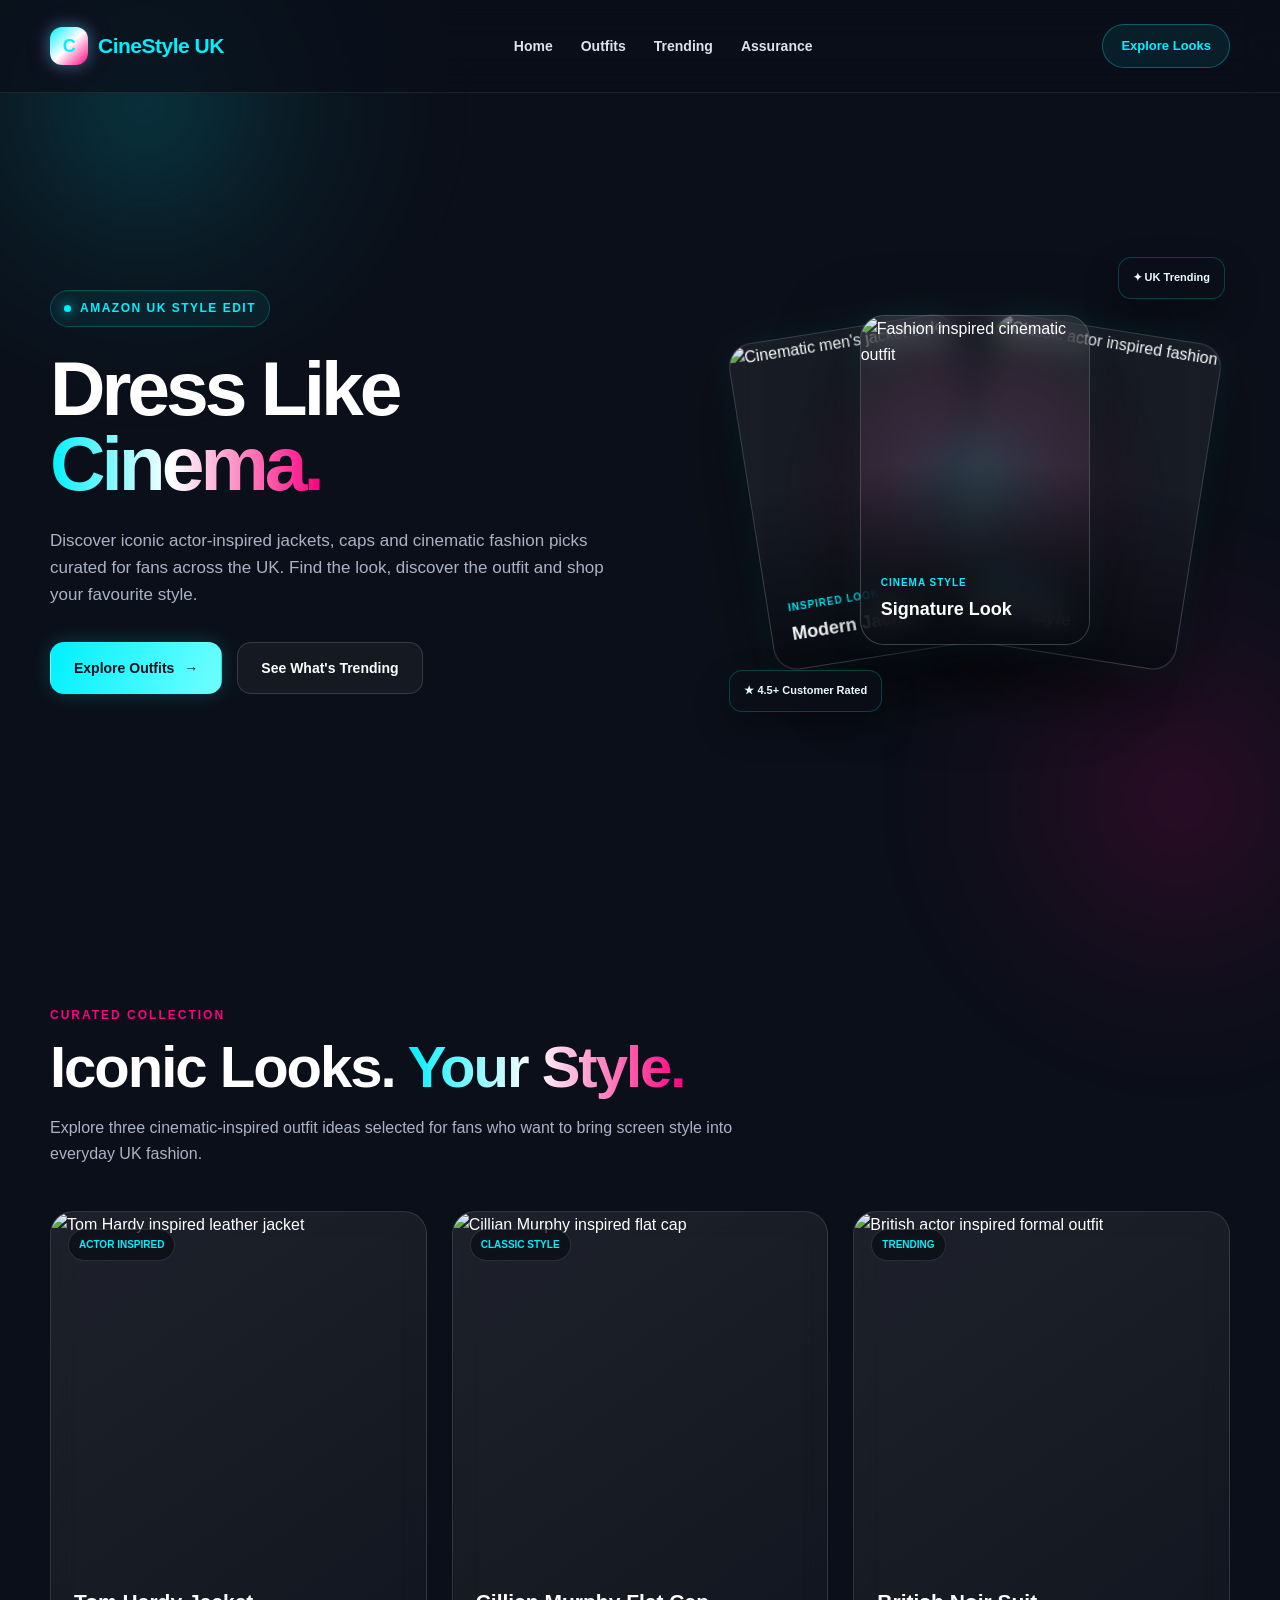
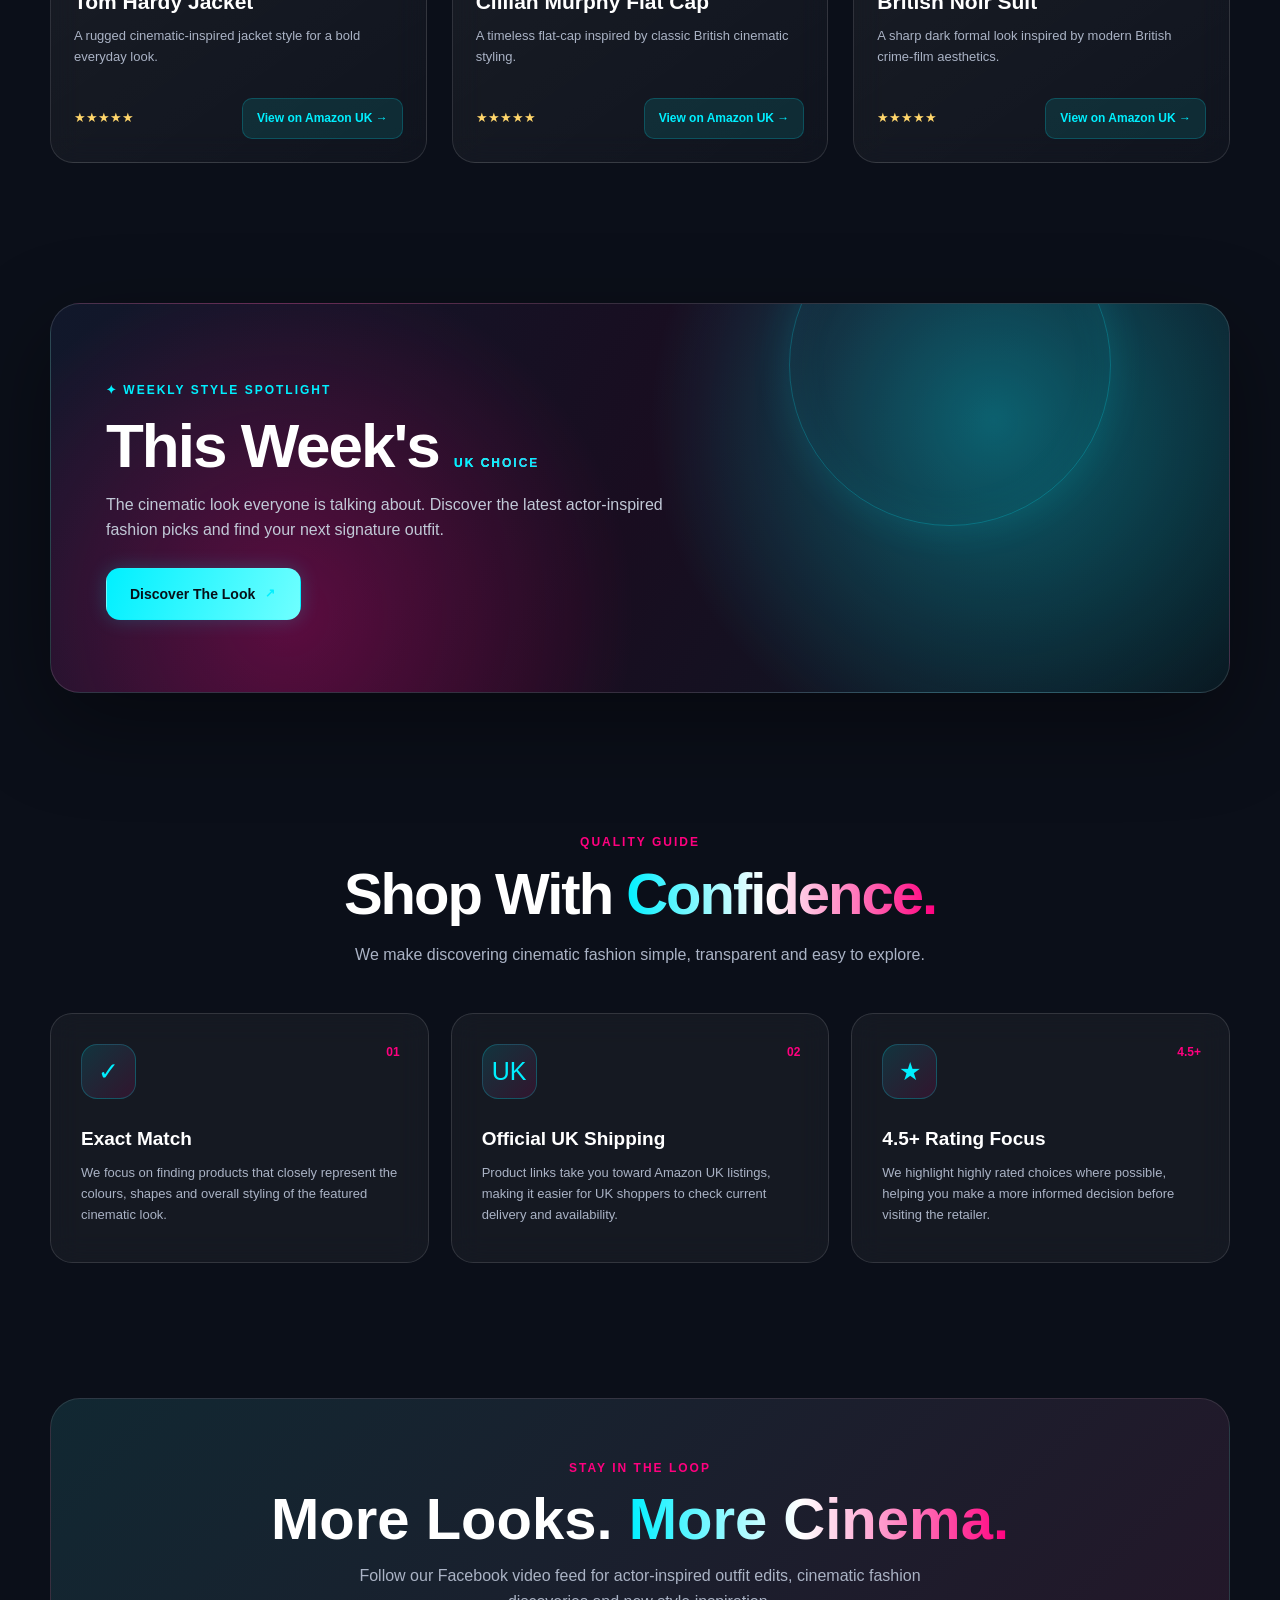
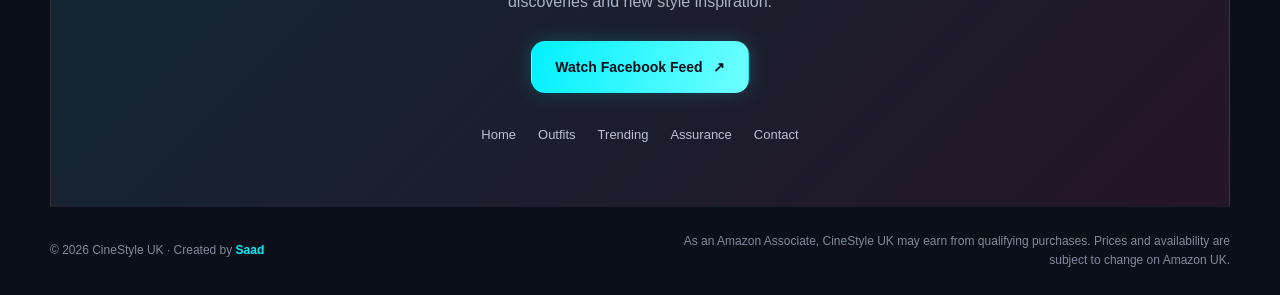
==== commit c011cb92: "Add files via upload" ====
--- a/index.html
+++ b/index.html
@@ -1,2045 +1,2045 @@
-<!DOCTYPE html>
-<html lang="en">
-<head>
-    <meta charset="UTF-8">
-    <meta name="viewport" content="width=device-width, initial-scale=1.0">
-
-    <title>CineStyle UK | Iconic Actor Outfits</title>
-
-    <meta name="description" content="CineStyle UK - Discover cinematic-inspired outfits from iconic actors and shop your favourite looks through Amazon UK.">
-
-    <style>
-        /* ================================
-           GLOBAL RESET
-        ================================= */
-        * {
-            margin: 0;
-            padding: 0;
-            box-sizing: border-box;
-        }
-
-        html {
-            scroll-behavior: smooth;
-        }
-
-        body {
-            font-family: Arial, Helvetica, sans-serif;
-            background: #0b0f19;
-            color: #ffffff;
-            overflow-x: hidden;
-            line-height: 1.6;
-        }
-
-        a {
-            color: inherit;
-            text-decoration: none;
-        }
-
-        img {
-            max-width: 100%;
-            display: block;
-        }
-
-        button,
-        a {
-            -webkit-tap-highlight-color: transparent;
-        }
-
-        :root {
-            --bg: #0b0f19;
-            --card: rgba(255, 255, 255, 0.055);
-            --border: rgba(255, 255, 255, 0.12);
-            --primary: #00f0ff;
-            --secondary: #ff007f;
-            --white: #ffffff;
-            --muted: #aab3c5;
-            --container: 1180px;
-        }
-
-        /* ================================
-           ANIMATED BACKGROUND
-        ================================= */
-        body::before {
-            content: "";
-            position: fixed;
-            width: 650px;
-            height: 650px;
-            top: -220px;
-            left: -180px;
-            background: radial-gradient(
-                circle,
-                rgba(0, 240, 255, 0.16) 0%,
-                rgba(0, 240, 255, 0.04) 38%,
-                transparent 70%
-            );
-            filter: blur(20px);
-            animation: backgroundMove 12s ease-in-out infinite alternate;
-            pointer-events: none;
-            z-index: -2;
-        }
-
-        body::after {
-            content: "";
-            position: fixed;
-            width: 600px;
-            height: 600px;
-            right: -200px;
-            bottom: -200px;
-            background: radial-gradient(
-                circle,
-                rgba(255, 0, 127, 0.13) 0%,
-                rgba(255, 0, 127, 0.04) 38%,
-                transparent 70%
-            );
-            filter: blur(20px);
-            animation: backgroundMoveTwo 14s ease-in-out infinite alternate;
-            pointer-events: none;
-            z-index: -2;
-        }
-
-        @keyframes backgroundMove {
-            from {
-                transform: translate(0, 0);
-            }
-
-            to {
-                transform: translate(280px, 160px);
-            }
-        }
-
-        @keyframes backgroundMoveTwo {
-            from {
-                transform: translate(0, 0);
-            }
-
-            to {
-                transform: translate(-220px, -160px);
-            }
-        }
-
-        .container {
-            width: min(var(--container), calc(100% - 40px));
-            margin: 0 auto;
-        }
-
-        /* ================================
-           HEADER
-        ================================= */
-        .header {
-            position: sticky;
-            top: 0;
-            z-index: 1000;
-            padding: 16px 0;
-            background: rgba(11, 15, 25, 0.72);
-            backdrop-filter: blur(20px);
-            -webkit-backdrop-filter: blur(20px);
-            border-bottom: 1px solid rgba(255, 255, 255, 0.08);
-        }
-
-        .nav {
-            min-height: 60px;
-            display: flex;
-            align-items: center;
-            justify-content: space-between;
-            gap: 30px;
-        }
-
-        .logo {
-            display: inline-flex;
-            align-items: center;
-            gap: 10px;
-            font-size: 21px;
-            font-weight: 800;
-            letter-spacing: -0.5px;
-            transition: 0.3s ease;
-        }
-
-        .logo:hover {
-            transform: translateY(-2px);
-        }
-
-        .logo-icon {
-            width: 38px;
-            height: 38px;
-            border-radius: 12px;
-            display: grid;
-            place-items: center;
-            color: #061018;
-            font-size: 18px;
-            font-weight: 900;
-            background: linear-gradient(
-                135deg,
-                var(--primary),
-                #ffffff,
-                var(--secondary)
-            );
-            box-shadow:
-                0 0 15px rgba(0, 240, 255, 0.45),
-                0 0 25px rgba(255, 0, 127, 0.25);
-        }
-
-        .logo span {
-            color: var(--primary);
-        }
-
-        .nav-links {
-            display: flex;
-            align-items: center;
-            gap: 28px;
-            list-style: none;
-        }
-
-        .nav-links a {
-            position: relative;
-            color: #dce2ee;
-            font-size: 14px;
-            font-weight: 600;
-            transition: 0.3s ease;
-        }
-
-        .nav-links a::after {
-            content: "";
-            position: absolute;
-            left: 0;
-            bottom: -7px;
-            width: 0;
-            height: 2px;
-            border-radius: 10px;
-            background: linear-gradient(
-                90deg,
-                var(--primary),
-                var(--secondary)
-            );
-            transition: 0.3s ease;
-        }
-
-        .nav-links a:hover {
-            color: var(--primary);
-        }
-
-        .nav-links a:hover::after {
-            width: 100%;
-        }
-
-        .nav-cta {
-            padding: 11px 18px;
-            border-radius: 30px;
-            border: 1px solid rgba(0, 240, 255, 0.3);
-            background: rgba(0, 240, 255, 0.08);
-            color: var(--primary);
-            font-size: 13px;
-            font-weight: 700;
-            transition: 0.3s ease;
-        }
-
-        .nav-cta:hover {
-            transform: scale(1.05);
-            background: var(--primary);
-            color: #071018;
-            box-shadow: 0 0 25px rgba(0, 240, 255, 0.45);
-        }
-
-        /* ================================
-           HERO
-        ================================= */
-        .hero {
-            min-height: calc(100vh - 92px);
-            padding: 90px 0 100px;
-            display: flex;
-            align-items: center;
-            position: relative;
-        }
-
-        .hero-grid {
-            display: grid;
-            grid-template-columns: 1.08fr 0.92fr;
-            align-items: center;
-            gap: 70px;
-        }
-
-        .eyebrow {
-            display: inline-flex;
-            align-items: center;
-            gap: 9px;
-            padding: 8px 13px;
-            margin-bottom: 24px;
-            border: 1px solid rgba(0, 240, 255, 0.22);
-            border-radius: 30px;
-            background: rgba(0, 240, 255, 0.06);
-            color: var(--primary);
-            font-size: 12px;
-            font-weight: 800;
-            text-transform: uppercase;
-            letter-spacing: 1.5px;
-        }
-
-        .eyebrow-dot {
-            width: 7px;
-            height: 7px;
-            border-radius: 50%;
-            background: var(--primary);
-            box-shadow: 0 0 12px var(--primary);
-            animation: pulse 1.6s infinite;
-        }
-
-        @keyframes pulse {
-            0%,
-            100% {
-                opacity: 1;
-                transform: scale(1);
-            }
-
-            50% {
-                opacity: 0.35;
-                transform: scale(0.65);
-            }
-        }
-
-        .hero h1 {
-            max-width: 760px;
-            font-size: clamp(46px, 6vw, 82px);
-            line-height: 0.98;
-            letter-spacing: -4px;
-            margin-bottom: 25px;
-        }
-
-        .gradient-text {
-            background: linear-gradient(
-                90deg,
-                var(--primary),
-                #ffffff 45%,
-                var(--secondary)
-            );
-            -webkit-background-clip: text;
-            background-clip: text;
-            color: transparent;
-        }
-
-        .hero-description {
-            max-width: 590px;
-            color: var(--muted);
-            font-size: 17px;
-            margin-bottom: 34px;
-        }
-
-        .hero-buttons {
-            display: flex;
-            flex-wrap: wrap;
-            gap: 15px;
-        }
-
-        .btn {
-            min-height: 52px;
-            display: inline-flex;
-            align-items: center;
-            justify-content: center;
-            gap: 10px;
-            padding: 0 23px;
-            border-radius: 14px;
-            border: 1px solid transparent;
-            font-size: 14px;
-            font-weight: 800;
-            cursor: pointer;
-            transition:
-                transform 0.3s ease,
-                box-shadow 0.3s ease,
-                background 0.3s ease;
-        }
-
-        .btn-primary {
-            background: linear-gradient(
-                110deg,
-                var(--primary),
-                #6fffff
-            );
-            color: #071018;
-            box-shadow: 0 0 20px rgba(0, 240, 255, 0.2);
-        }
-
-        .btn-secondary {
-            background: rgba(255, 255, 255, 0.045);
-            border-color: rgba(255, 255, 255, 0.14);
-            color: white;
-        }
-
-        .btn:hover {
-            transform: translateY(-4px) scale(1.04);
-        }
-
-        .btn-primary:hover {
-            box-shadow:
-                0 0 18px rgba(0, 240, 255, 0.65),
-                0 10px 40px rgba(0, 240, 255, 0.18);
-            animation: buttonBounce 0.7s ease;
-        }
-
-        .btn-secondary:hover {
-            border-color: rgba(255, 0, 127, 0.5);
-            box-shadow: 0 0 25px rgba(255, 0, 127, 0.2);
-        }
-
-        @keyframes buttonBounce {
-            0% {
-                transform: translateY(0) scale(1);
-            }
-
-            40% {
-                transform: translateY(-7px) scale(1.06);
-            }
-
-            70% {
-                transform: translateY(-2px) scale(1.03);
-            }
-
-            100% {
-                transform: translateY(-4px) scale(1.04);
-            }
-        }
-
-        /* ================================
-           HERO ACTOR VISUAL
-        ================================= */
-        .hero-visual {
-            min-height: 560px;
-            position: relative;
-            display: flex;
-            align-items: center;
-            justify-content: center;
-        }
-
-        .visual-glow {
-            position: absolute;
-            width: 330px;
-            height: 330px;
-            border-radius: 50%;
-            background: radial-gradient(
-                circle,
-                rgba(0, 240, 255, 0.25),
-                rgba(255, 0, 127, 0.12),
-                transparent 70%
-            );
-            filter: blur(25px);
-        }
-
-        .actor-card {
-            position: absolute;
-            width: 230px;
-            height: 330px;
-            overflow: hidden;
-            border: 1px solid rgba(255, 255, 255, 0.15);
-            border-radius: 24px;
-            background: rgba(255, 255, 255, 0.05);
-            box-shadow:
-                0 30px 80px rgba(0, 0, 0, 0.5),
-                0 0 35px rgba(0, 240, 255, 0.08);
-            backdrop-filter: blur(15px);
-        }
-
-        .actor-card img {
-            width: 100%;
-            height: 100%;
-            object-fit: cover;
-        }
-
-        .actor-card::after {
-            content: "";
-            position: absolute;
-            inset: 0;
-            background: linear-gradient(
-                to top,
-                rgba(5, 8, 15, 0.85),
-                transparent 55%
-            );
-        }
-
-        .actor-info {
-            position: absolute;
-            z-index: 2;
-            bottom: 20px;
-            left: 20px;
-        }
-
-        .actor-info small {
-            display: block;
-            color: var(--primary);
-            font-size: 10px;
-            font-weight: 800;
-            text-transform: uppercase;
-            letter-spacing: 1px;
-        }
-
-        .actor-info strong {
-            display: block;
-            margin-top: 4px;
-            font-size: 18px;
-        }
-
-        .actor-card.card-one {
-            transform: translateX(-110px) rotate(-9deg);
-            animation: floatingOne 5s ease-in-out infinite;
-            z-index: 1;
-        }
-
-        .actor-card.card-two {
-            transform: translateY(-12px);
-            animation: floatingTwo 5s ease-in-out infinite;
-            z-index: 3;
-        }
-
-        .actor-card.card-three {
-            transform: translateX(110px) rotate(9deg);
-            animation: floatingThree 5s ease-in-out infinite;
-            z-index: 2;
-        }
-
-        @keyframes floatingOne {
-            0%,
-            100% {
-                margin-top: 0;
-            }
-
-            50% {
-                margin-top: -18px;
-            }
-        }
-
-        @keyframes floatingTwo {
-            0%,
-            100% {
-                margin-top: -12px;
-            }
-
-            50% {
-                margin-top: 12px;
-            }
-        }
-
-        @keyframes floatingThree {
-            0%,
-            100% {
-                margin-top: 0;
-            }
-
-            50% {
-                margin-top: -22px;
-            }
-        }
-
-        .floating-tag {
-            position: absolute;
-            z-index: 5;
-            padding: 11px 14px;
-            border-radius: 13px;
-            border: 1px solid rgba(0, 240, 255, 0.22);
-            background: rgba(11, 15, 25, 0.75);
-            backdrop-filter: blur(15px);
-            color: #eafaff;
-            font-size: 11px;
-            font-weight: 700;
-            box-shadow: 0 15px 35px rgba(0, 0, 0, 0.3);
-        }
-
-        .tag-top {
-            top: 45px;
-            right: 5px;
-            animation: tagFloat 4s ease-in-out infinite;
-        }
-
-        .tag-bottom {
-            bottom: 60px;
-            left: 10px;
-            animation: tagFloat 4.5s ease-in-out infinite reverse;
-        }
-
-        @keyframes tagFloat {
-            0%,
-            100% {
-                transform: translateY(0);
-            }
-
-            50% {
-                transform: translateY(-10px);
-            }
-        }
-
-        /* ================================
-           SECTION HEADING
-        ================================= */
-        .section {
-            padding: 105px 0;
-        }
-
-        .section-heading {
-            max-width: 720px;
-            margin-bottom: 45px;
-        }
-
-        .section-heading.center {
-            margin-left: auto;
-            margin-right: auto;
-            text-align: center;
-        }
-
-        .section-kicker {
-            margin-bottom: 12px;
-            color: var(--secondary);
-            font-size: 12px;
-            font-weight: 900;
-            text-transform: uppercase;
-            letter-spacing: 2px;
-        }
-
-        .section-heading h2 {
-            font-size: clamp(34px, 5vw, 58px);
-            line-height: 1.05;
-            letter-spacing: -2px;
-            margin-bottom: 17px;
-        }
-
-        .section-heading p {
-            color: var(--muted);
-            font-size: 16px;
-        }
-
-        /* ================================
-           OUTFITS GRID
-        ================================= */
-        .outfits-grid {
-            display: grid;
-            grid-template-columns: repeat(3, 1fr);
-            gap: 25px;
-        }
-
-        .product-card {
-            position: relative;
-            overflow: hidden;
-            border: 1px solid var(--border);
-            border-radius: 23px;
-            background: linear-gradient(
-                145deg,
-                rgba(255, 255, 255, 0.08),
-                rgba(255, 255, 255, 0.025)
-            );
-            backdrop-filter: blur(15px);
-            transition:
-                transform 0.45s cubic-bezier(0.2, 0.8, 0.2, 1),
-                box-shadow 0.45s ease,
-                border-color 0.45s ease;
-        }
-
-        .product-card:hover {
-            transform: translateY(-15px) scale(1.025);
-            border-color: rgba(0, 240, 255, 0.32);
-            box-shadow:
-                0 28px 65px rgba(0, 0, 0, 0.5),
-                0 0 35px rgba(0, 240, 255, 0.13);
-        }
-
-        .product-image {
-            height: 350px;
-            overflow: hidden;
-            position: relative;
-        }
-
-        .product-image img {
-            width: 100%;
-            height: 100%;
-            object-fit: cover;
-            transition: transform 0.6s ease;
-        }
-
-        .product-card:hover .product-image img {
-            transform: scale(1.08);
-        }
-
-        .product-label {
-            position: absolute;
-            top: 17px;
-            left: 17px;
-            padding: 7px 10px;
-            border-radius: 20px;
-            background: rgba(5, 8, 15, 0.7);
-            border: 1px solid rgba(255, 255, 255, 0.13);
-            backdrop-filter: blur(10px);
-            color: var(--primary);
-            font-size: 10px;
-            font-weight: 900;
-            text-transform: uppercase;
-        }
-
-        .product-content {
-            padding: 23px;
-        }
-
-        .product-content h3 {
-            margin-bottom: 7px;
-            font-size: 21px;
-        }
-
-        .product-content p {
-            min-height: 52px;
-            color: var(--muted);
-            font-size: 13px;
-        }
-
-        .product-bottom {
-            margin-top: 20px;
-            display: flex;
-            align-items: center;
-            justify-content: space-between;
-            gap: 15px;
-        }
-
-        .rating {
-            color: #ffd66b;
-            font-size: 13px;
-            white-space: nowrap;
-        }
-
-        .shop-btn {
-            padding: 10px 14px;
-            border-radius: 10px;
-            background: rgba(0, 240, 255, 0.1);
-            border: 1px solid rgba(0, 240, 255, 0.2);
-            color: var(--primary);
-            font-size: 12px;
-            font-weight: 800;
-            transition: 0.3s ease;
-        }
-
-        .shop-btn:hover {
-            background: var(--primary);
-            color: #061018;
-            box-shadow: 0 0 20px rgba(0, 240, 255, 0.4);
-        }
-
-        /* ================================
-           TRENDING SPOTLIGHT
-        ================================= */
-        .spotlight {
-            padding: 35px 0;
-        }
-
-        .spotlight-box {
-            position: relative;
-            min-height: 390px;
-            overflow: hidden;
-            border-radius: 30px;
-            display: flex;
-            align-items: center;
-            padding: 55px;
-            background:
-                radial-gradient(
-                    circle at 80% 30%,
-                    rgba(0, 240, 255, 0.35),
-                    transparent 35%
-                ),
-                radial-gradient(
-                    circle at 20% 80%,
-                    rgba(255, 0, 127, 0.3),
-                    transparent 35%
-                ),
-                linear-gradient(
-                    120deg,
-                    #11182b,
-                    #190d20,
-                    #091b24
-                );
-            border: 1px solid rgba(255, 255, 255, 0.13);
-            box-shadow: 0 30px 90px rgba(0, 0, 0, 0.4);
-        }
-
-        .spotlight-box::before {
-            content: "";
-            position: absolute;
-            width: 320px;
-            height: 320px;
-            right: 10%;
-            top: -100px;
-            border-radius: 50%;
-            border: 1px solid rgba(0, 240, 255, 0.25);
-            box-shadow:
-                0 0 40px rgba(0, 240, 255, 0.12),
-                inset 0 0 40px rgba(0, 240, 255, 0.08);
-            animation: rotateCircle 12s linear infinite;
-        }
-
-        @keyframes rotateCircle {
-            from {
-                transform: rotate(0deg);
-            }
-
-            to {
-                transform: rotate(360deg);
-            }
-        }
-
-        .spotlight-content {
-            position: relative;
-            z-index: 2;
-            max-width: 670px;
-        }
-
-        .spotlight-content span {
-            color: var(--primary);
-            font-size: 12px;
-            font-weight: 900;
-            text-transform: uppercase;
-            letter-spacing: 2px;
-        }
-
-        .spotlight-content h2 {
-            margin: 13px 0 15px;
-            font-size: clamp(35px, 5vw, 62px);
-            line-height: 1;
-            letter-spacing: -2px;
-        }
-
-        .spotlight-content p {
-            max-width: 570px;
-            margin-bottom: 25px;
-            color: #c1c9d7;
-        }
-
-        /* ================================
-           FEATURES
-        ================================= */
-        .features {
-            display: grid;
-            grid-template-columns: repeat(3, 1fr);
-            gap: 22px;
-        }
-
-        .feature {
-            position: relative;
-            padding: 30px;
-            min-height: 250px;
-            border: 1px solid var(--border);
-            border-radius: 22px;
-            background: rgba(255, 255, 255, 0.045);
-            backdrop-filter: blur(15px);
-            transition: 0.35s ease;
-        }
-
-        .feature:hover {
-            transform: translateY(-8px);
-            border-color: rgba(255, 0, 127, 0.3);
-            box-shadow: 0 20px 45px rgba(0, 0, 0, 0.3);
-        }
-
-        .feature-icon {
-            width: 55px;
-            height: 55px;
-            margin-bottom: 25px;
-            display: grid;
-            place-items: center;
-            border-radius: 16px;
-            border: 1px solid rgba(0, 240, 255, 0.22);
-            background: linear-gradient(
-                135deg,
-                rgba(0, 240, 255, 0.13),
-                rgba(255, 0, 127, 0.12)
-            );
-            color: var(--primary);
-            font-size: 25px;
-        }
-
-        .feature h3 {
-            margin-bottom: 9px;
-            font-size: 19px;
-        }
-
-        .feature p {
-            color: var(--muted);
-            font-size: 13px;
-        }
-
-        .metric {
-            position: absolute;
-            top: 29px;
-            right: 28px;
-            color: var(--secondary);
-            font-size: 12px;
-            font-weight: 900;
-        }
-
-        /* ================================
-           FOOTER CTA
-        ================================= */
-        .footer {
-            padding: 30px 0 0;
-        }
-
-        .footer-cta {
-            position: relative;
-            overflow: hidden;
-            padding: 60px;
-            border-radius: 30px 30px 0 0;
-            border: 1px solid rgba(255, 255, 255, 0.1);
-            border-bottom: 0;
-            background:
-                linear-gradient(
-                    135deg,
-                    rgba(0, 240, 255, 0.08),
-                    rgba(255, 0, 127, 0.08)
-                ),
-                rgba(255, 255, 255, 0.035);
-            text-align: center;
-        }
-
-        .footer-cta h2 {
-            font-size: clamp(32px, 5vw, 58px);
-            line-height: 1;
-            margin-bottom: 15px;
-        }
-
-        .footer-cta p {
-            max-width: 620px;
-            margin: 0 auto 27px;
-            color: var(--muted);
-        }
-
-        .footer-links {
-            display: flex;
-            justify-content: center;
-            flex-wrap: wrap;
-            gap: 22px;
-            margin-top: 32px;
-        }
-
-        .footer-links a {
-            color: #b8c1d2;
-            font-size: 13px;
-            transition: 0.3s ease;
-        }
-
-        .footer-links a:hover {
-            color: var(--primary);
-        }
-
-        .footer-bottom {
-            padding: 25px 0;
-            display: flex;
-            align-items: center;
-            justify-content: space-between;
-            gap: 20px;
-            color: #7f899c;
-            font-size: 12px;
-            border-top: 1px solid rgba(255, 255, 255, 0.07);
-        }
-
-        .creator {
-            color: var(--primary);
-            font-weight: 800;
-        }
-
-        .affiliate-note {
-            max-width: 560px;
-            text-align: right;
-        }
-
-        /* ================================
-           SCROLL REVEAL
-        ================================= */
-        .reveal {
-            opacity: 0;
-            transform: translateY(30px);
-            transition:
-                opacity 0.8s ease,
-                transform 0.8s ease;
-        }
-
-        .reveal.active {
-            opacity: 1;
-            transform: translateY(0);
-        }
-
-        /* ================================
-           RESPONSIVE TABLET
-        ================================= */
-        @media (max-width: 950px) {
-            .hero-grid {
-                grid-template-columns: 1fr;
-                gap: 45px;
-            }
-
-            .hero {
-                padding-top: 65px;
-            }
-
-            .hero-content {
-                text-align: center;
-            }
-
-            .hero-description {
-                margin-left: auto;
-                margin-right: auto;
-            }
-
-            .hero-buttons {
-                justify-content: center;
-            }
-
-            .hero-visual {
-                min-height: 500px;
-            }
-
-            .outfits-grid,
-            .features {
-                grid-template-columns: repeat(2, 1fr);
-            }
-
-            .product-card:last-child {
-                grid-column: 1 / -1;
-                max-width: 480px;
-                width: 100%;
-                margin: 0 auto;
-            }
-
-            .spotlight-box {
-                padding: 45px;
-            }
-        }
-
-        /* ================================
-           RESPONSIVE MOBILE
-        ================================= */
-        @media (max-width: 680px) {
-            .container {
-                width: min(100% - 28px, var(--container));
-            }
-
-            .header {
-                padding: 11px 0;
-            }
-
-            .nav {
-                min-height: 55px;
-            }
-
-            .nav-links {
-                display: none;
-            }
-
-            .nav-cta {
-                padding: 9px 13px;
-            }
-
-            .logo {
-                font-size: 17px;
-            }
-
-            .logo-icon {
-                width: 34px;
-                height: 34px;
-                border-radius: 10px;
-            }
-
-            .hero {
-                min-height: auto;
-                padding: 65px 0 55px;
-            }
-
-            .hero h1 {
-                font-size: clamp(43px, 13vw, 65px);
-                letter-spacing: -2.8px;
-            }
-
-            .hero-description {
-                font-size: 15px;
-            }
-
-            .hero-visual {
-                min-height: 410px;
-                transform: scale(0.83);
-                margin-top: -25px;
-                margin-bottom: -30px;
-            }
-
-            .actor-card {
-                width: 190px;
-                height: 285px;
-            }
-
-            .actor-card.card-one {
-                transform: translateX(-83px) rotate(-7deg);
-            }
-
-            .actor-card.card-three {
-                transform: translateX(83px) rotate(7deg);
-            }
-
-            .floating-tag {
-                font-size: 9px;
-            }
-
-            .tag-top {
-                right: -5px;
-            }
-
-            .tag-bottom {
-                left: -5px;
-            }
-
-            .section {
-                padding: 70px 0;
-            }
-
-            .section-heading h2 {
-                letter-spacing: -1.5px;
-            }
-
-            .outfits-grid,
-            .features {
-                grid-template-columns: 1fr;
-            }
-
-            .product-card:last-child {
-                grid-column: auto;
-                max-width: none;
-            }
-
-            .product-image {
-                height: 330px;
-            }
-
-            .spotlight {
-                padding: 20px 0;
-            }
-
-            .spotlight-box {
-                min-height: 440px;
-                padding: 32px 25px;
-                border-radius: 24px;
-            }
-
-            .spotlight-content h2 {
-                font-size: 41px;
-            }
-
-            .footer-cta {
-                padding: 45px 22px;
-                border-radius: 24px 24px 0 0;
-            }
-
-            .footer-bottom {
-                flex-direction: column;
-                text-align: center;
-            }
-
-            .affiliate-note {
-                text-align: center;
-            }
-        }
-
-        @media (max-width: 430px) {
-            .hero-buttons {
-                flex-direction: column;
-            }
-
-            .btn {
-                width: 100%;
-            }
-
-            .hero-visual {
-                transform: scale(0.72);
-                margin-top: -45px;
-                margin-bottom: -65px;
-            }
-
-            .product-content {
-                padding: 20px;
-            }
-
-            .product-bottom {
-                align-items: flex-start;
-                flex-direction: column;
-            }
-
-            .shop-btn {
-                width: 100%;
-                text-align: center;
-            }
-
-            /* =========================================
-   EXTRA MOBILE + TABLET RESPONSIVENESS
-   DESIGN OTHERWISE UNCHANGED
-========================================= */
-
-/* TABLET */
-@media (min-width: 681px) and (max-width: 1024px) {
-
-    .container {
-        width: min(92%, 950px);
-    }
-
-    .nav-links {
-        gap: 18px;
-    }
-
-    .nav-links a {
-        font-size: 13px;
-    }
-
-    .hero {
-        padding: 70px 0 80px;
-    }
-
-    .hero-grid {
-        grid-template-columns: 1fr;
-        gap: 35px;
-        text-align: center;
-    }
-
-    .hero-content {
-        max-width: 760px;
-        margin: 0 auto;
-    }
-
-    .hero-description {
-        margin-left: auto;
-        margin-right: auto;
-    }
-
-    .hero-buttons {
-        justify-content: center;
-    }
-
-    .hero-visual {
-        min-height: 470px;
-        width: 100%;
-    }
-
-    .outfits-grid {
-        grid-template-columns: repeat(2, 1fr);
-    }
-
-    .product-card:last-child {
-        grid-column: 1 / -1;
-        width: 50%;
-        margin: 0 auto;
-    }
-
-    .features {
-        grid-template-columns: repeat(2, 1fr);
-    }
-
-    .feature:last-child {
-        grid-column: 1 / -1;
-        width: 50%;
-        margin: 0 auto;
-    }
-
-    .spotlight-box {
-        padding: 50px;
-    }
-}
-
-
-/* MOBILE */
-@media (max-width: 680px) {
-
-    .container {
-        width: calc(100% - 30px);
-    }
-
-    .nav {
-        gap: 10px;
-    }
-
-    .logo {
-        flex-shrink: 0;
-    }
-
-    .nav-cta {
-        white-space: nowrap;
-        font-size: 11px;
-    }
-
-    .hero {
-        padding: 55px 0 50px;
-    }
-
-    .hero h1 {
-        max-width: 100%;
-    }
-
-    .hero-description {
-        max-width: 100%;
-        line-height: 1.7;
-    }
-
-    .hero-buttons {
-        width: 100%;
-    }
-
-    .hero-buttons .btn {
-        width: 100%;
-    }
-
-    .hero-visual {
-        width: 100%;
-        min-height: 390px;
-        transform: scale(0.78);
-        margin-top: -20px;
-        margin-bottom: -45px;
-    }
-
-    .actor-card {
-        width: 185px;
-        height: 275px;
-    }
-
-    .actor-card.card-one {
-        transform: translateX(-75px) rotate(-7deg);
-    }
-
-    .actor-card.card-three {
-        transform: translateX(75px) rotate(7deg);
-    }
-
-    .floating-tag {
-        white-space: nowrap;
-    }
-
-    .tag-top {
-        right: 0;
-    }
-
-    .tag-bottom {
-        left: 0;
-    }
-
-    .section {
-        padding: 65px 0;
-    }
-
-    .section-heading {
-        margin-bottom: 32px;
-    }
-
-    .section-heading h2 {
-        font-size: 38px;
-    }
-
-    .outfits-grid {
-        grid-template-columns: 1fr;
-    }
-
-    .product-card:last-child {
-        grid-column: auto;
-        width: 100%;
-    }
-
-    .features {
-        grid-template-columns: 1fr;
-    }
-
-    .feature:last-child {
-        grid-column: auto;
-        width: 100%;
-    }
-
-    .spotlight-box {
-        padding: 35px 25px;
-        min-height: 410px;
-    }
-
-    .spotlight-content h2 {
-        font-size: 40px;
-    }
-
-    .footer-cta {
-        padding: 45px 22px;
-    }
-
-    .footer-bottom {
-        gap: 15px;
-    }
-}
-
-
-/* SMALL PHONES */
-@media (max-width: 430px) {
-
-    .container {
-        width: calc(100% - 24px);
-    }
-
-    .logo {
-        font-size: 15px;
-    }
-
-    .logo-icon {
-        width: 32px;
-        height: 32px;
-        font-size: 15px;
-    }
-
-    .nav-cta {
-        padding: 8px 10px;
-        font-size: 10px;
-    }
-
-    .hero h1 {
-        font-size: 45px;
-    }
-
-    .hero-visual {
-        transform: scale(0.68);
-        margin-top: -45px;
-        margin-bottom: -70px;
-    }
-
-    .spotlight-content h2 {
-        font-size: 36px;
-    }
-
-    .footer-links {
-        gap: 15px;
-    }
-}
-    </style>
-</head>
-
-<body>
-
-    <!-- ================================
-         STICKY HEADER
-    ================================= -->
-    <header class="header">
-        <div class="container">
-            <nav class="nav">
-
-                <a href="#home" class="logo">
-                    <span class="logo-icon">C</span>
-                    <span>CineStyle <span>UK</span></span>
-                </a>
-
-                <ul class="nav-links">
-                    <li><a href="#home">Home</a></li>
-                    <li><a href="#outfits">Outfits</a></li>
-                    <li><a href="#trending">Trending</a></li>
-                    <li><a href="#assurance">Assurance</a></li>
-                </ul>
-
-                <a href="#outfits" class="nav-cta">
-                    Explore Looks
-                </a>
-
-            </nav>
-        </div>
-    </header>
-
-
-    <main>
-
-        <!-- ================================
-             HERO SECTION
-        ================================= -->
-        <section class="hero" id="home">
-            <div class="container">
-                <div class="hero-grid">
-
-                    <div class="hero-content reveal">
-
-                        <div class="eyebrow">
-                            <span class="eyebrow-dot"></span>
-                            Amazon UK Style Edit
-                        </div>
-
-                        <h1>
-                            Dress Like
-                            <span class="gradient-text">Cinema.</span>
-                        </h1>
-
-                        <p class="hero-description">
-                            Discover iconic actor-inspired jackets, caps and
-                            cinematic fashion picks curated for fans across
-                            the UK. Find the look, discover the outfit and
-                            shop your favourite style.
-                        </p>
-
-                        <div class="hero-buttons">
-                            <a href="https://link.amazon/B0aIMmXue" class="btn btn-primary" target="_blank">
-                                Explore Outfits
-                                <span>→</span>
-                            </a>
-
-                            <a href="https://link.amazon/B0duQd8xL" class="btn btn-secondary" target="_blank">
-                                See What's Trending
-                            </a>
-                        </div>
-
-                    </div>
-
-
-                    <div class="hero-visual reveal">
-
-                        <div class="visual-glow"></div>
-
-                        <div class="floating-tag tag-top">
-                            ✦ UK Trending
-                        </div>
-
-                        <div class="floating-tag tag-bottom">
-                            ★ 4.5+ Customer Rated
-                        </div>
-
-
-                        <!-- Actor Card 1 -->
-                        <article class="actor-card card-one">
-                            <img
-                                src="https://images.unsplash.com/photo-1523398002811-999ca8dec234?auto=format&fit=crop&w=700&q=80"
-                                alt="Cinematic men's jacket style"
-                            >
-
-                            <div class="actor-info">
-                                <small>Inspired Look</small>
-                                <strong>Modern Jacket</strong>
-                            </div>
-                        </article>
-
-
-                        <!-- Actor Card 2 -->
-                        <article class="actor-card card-two">
-                            <img
-                                src="https://images.unsplash.com/photo-1515886657613-9f3515b0c78f?auto=format&fit=crop&w=700&q=80"
-                                alt="Fashion inspired cinematic outfit"
-                            >
-
-                            <div class="actor-info">
-                                <small>Cinema Style</small>
-                                <strong>Signature Look</strong>
-                            </div>
-                        </article>
-
-
-                        <!-- Actor Card 3 -->
-                        <article class="actor-card card-three">
-                            <img
-                                src="https://images.unsplash.com/photo-1500648767791-00dcc994a43e?auto=format&fit=crop&w=700&q=80"
-                                alt="Classic actor inspired fashion"
-                            >
-
-                            <div class="actor-info">
-                                <small>Classic Edit</small>
-                                <strong>Iconic Style</strong>
-                            </div>
-                        </article>
-
-                    </div>
-
-                </div>
-            </div>
-        </section>
-
-
-        <!-- ================================
-             OUTFITS SHOWCASE
-        ================================= -->
-        <section class="section" id="outfits">
-            <div class="container">
-
-                <div class="section-heading reveal">
-                    <div class="section-kicker">Curated Collection</div>
-
-                    <h2>
-                        Iconic Looks.
-                        <span class="gradient-text">Your Style.</span>
-                    </h2>
-
-                    <p>
-                        Explore three cinematic-inspired outfit ideas
-                        selected for fans who want to bring screen style
-                        into everyday UK fashion.
-                    </p>
-                </div>
-
-
-                <div class="outfits-grid">
-
-                    <!-- Product Card 1 -->
-                    <article class="product-card reveal">
-
-                        <div class="product-image">
-
-                            <span class="product-label">
-                                Actor Inspired
-                            </span>
-
-                            <img
-                                src="https://images.unsplash.com/photo-1551028719-00167b16eac5?auto=format&fit=crop&w=900&q=85"
-                                alt="Tom Hardy inspired leather jacket"
-                            >
-
-                        </div>
-
-                        <div class="product-content">
-
-                            <h3>Tom Hardy Jacket</h3>
-
-                            <p>
-                                A rugged cinematic-inspired jacket style
-                                for a bold everyday look.
-                            </p>
-
-                            <div class="product-bottom">
-
-                                <div class="rating">
-                                    ★★★★★
-                                </div>
-
-                                <a
-                                    href="https://link.amazon/B03bCk1b6"
-                                    target="_blank"
-                                    rel="noopener noreferrer"
-                                    class="shop-btn"
-                                >
-                                    View on Amazon UK →
-                                </a>
-
-                            </div>
-
-                        </div>
-
-                    </article>
-
-
-                    <!-- Product Card 2 -->
-                    <article class="product-card reveal">
-
-                        <div class="product-image">
-
-                            <span class="product-label">
-                                Classic Style
-                            </span>
-
-                            <img
-                                src="https://images.unsplash.com/photo-1521369909029-2afed882baee?auto=format&fit=crop&w=900&q=85"
-                                alt="Cillian Murphy inspired flat cap"
-                            >
-
-                        </div>
-
-                        <div class="product-content">
-
-                            <h3>Cillian Murphy Flat Cap</h3>
-
-                            <p>
-                                A timeless flat-cap inspired by classic
-                                British cinematic styling.
-                            </p>
-
-                            <div class="product-bottom">
-
-                                <div class="rating">
-                                    ★★★★★
-                                </div>
-
-                                <a
-                                    href="https://link.amazon/B0j2AkTtN"
-                                    target="_blank"
-                                    rel="noopener noreferrer"
-                                    class="shop-btn"
-                                >
-                                    View on Amazon UK →
-                                </a>
-
-                            </div>
-
-                        </div>
-
-                    </article>
-
-
-                    <!-- Product Card 3 -->
-                    <article class="product-card reveal">
-
-                        <div class="product-image">
-
-                            <span class="product-label">
-                                Trending
-                            </span>
-
-                            <img
-                                src="https://images.unsplash.com/photo-1519085360753-af0119f7cbe7?auto=format&fit=crop&w=900&q=85"
-                                alt="British actor inspired formal outfit"
-                            >
-
-                        </div>
-
-                        <div class="product-content">
-
-                            <h3>British Noir Suit</h3>
-
-                            <p>
-                                A sharp dark formal look inspired by modern
-                                British crime-film aesthetics.
-                            </p>
-
-                            <div class="product-bottom">
-
-                                <div class="rating">
-                                    ★★★★★
-                                </div>
-
-                                <a
-                                    href="https://link.amazon/B0aIMmXue"
-                                    target="_blank"
-                                    rel="noopener noreferrer"
-                                    class="shop-btn"
-                                >
-                                    View on Amazon UK →
-                                </a>
-
-                            </div>
-
-                        </div>
-
-                    </article>
-
-                </div>
-
-            </div>
-        </section>
-
-
-        <!-- ================================
-             TRENDING SPOTLIGHT
-        ================================= -->
-        <section class="spotlight" id="trending">
-            <div class="container">
-
-                <div class="spotlight-box reveal">
-
-                    <div class="spotlight-content">
-
-                        <span>
-                            ✦ Weekly Style Spotlight
-                        </span>
-
-                        <h2>
-                            This Week's
-                            <span class="gradient-text">
-                                UK Choice
-                            </span>
-                        </h2>
-
-                        <p>
-                            The cinematic look everyone is talking about.
-                            Discover the latest actor-inspired fashion picks
-                            and find your next signature outfit.
-                        </p>
-
-                        <a
-                            href="https://pin.it/67cjMygVG"
-                            target="_blank"
-                            class="btn btn-primary"
-                        >
-                            Discover The Look
-                            <span>↗</span>
-                        </a>
-
-                    </div>
-
-                </div>
-
-            </div>
-        </section>
-
-
-        <!-- ================================
-             ASSURANCE GUIDE
-        ================================= -->
-        <section class="section" id="assurance">
-            <div class="container">
-
-                <div class="section-heading center reveal">
-
-                    <div class="section-kicker">
-                        Quality Guide
-                    </div>
-
-                    <h2>
-                        Shop With
-                        <span class="gradient-text">
-                            Confidence.
-                        </span>
-                    </h2>
-
-                    <p>
-                        We make discovering cinematic fashion simple,
-                        transparent and easy to explore.
-                    </p>
-
-                </div>
-
-
-                <div class="features">
-
-                    <!-- Feature 1 -->
-                    <article class="feature reveal">
-
-                        <span class="metric">
-                            01
-                        </span>
-
-                        <div class="feature-icon">
-                            ✓
-                        </div>
-
-                        <h3>
-                            Exact Match
-                        </h3>
-
-                        <p>
-                            We focus on finding products that closely
-                            represent the colours, shapes and overall
-                            styling of the featured cinematic look.
-                        </p>
-
-                    </article>
-
-
-                    <!-- Feature 2 -->
-                    <article class="feature reveal">
-
-                        <span class="metric">
-                            02
-                        </span>
-
-                        <div class="feature-icon">
-                            UK
-                        </div>
-
-                        <h3>
-                            Official UK Shipping
-                        </h3>
-
-                        <p>
-                            Product links take you toward Amazon UK listings,
-                            making it easier for UK shoppers to check current
-                            delivery and availability.
-                        </p>
-
-                    </article>
-
-
-                    <!-- Feature 3 -->
-                    <article class="feature reveal">
-
-                        <span class="metric">
-                            4.5+
-                        </span>
-
-                        <div class="feature-icon">
-                            ★
-                        </div>
-
-                        <h3>
-                            4.5+ Rating Focus
-                        </h3>
-
-                        <p>
-                            We highlight highly rated choices where possible,
-                            helping you make a more informed decision before
-                            visiting the retailer.
-                        </p>
-
-                    </article>
-
-                </div>
-
-            </div>
-        </section>
-
-    </main>
-
-
-    <!-- ================================
-         INTERACTIVE FOOTER
-    ================================= -->
-    <footer class="footer" id="footer">
-
-        <div class="container">
-
-            <div class="footer-cta reveal">
-
-                <div class="section-kicker">
-                    Stay In The Loop
-                </div>
-
-                <h2>
-                    More Looks.
-                    <span class="gradient-text">
-                        More Cinema.
-                    </span>
-                </h2>
-
-                <p>
-                    Follow our Facebook video feed for actor-inspired
-                    outfit edits, cinematic fashion discoveries and new
-                    style inspiration.
-                </p>
-
-                <a
-                    href="https://www.facebook.com/profile.php?id=61592102910177"
-                    target="_blank"
-                    rel="noopener noreferrer"
-                    class="btn btn-primary"
-                >
-                    Watch Facebook Feed
-                    <span>↗</span>
-                </a>
-
-                <div class="footer-links">
-                    <a href="#home">Home</a>
-                    <a href="#outfits">Outfits</a>
-                    <a href="#trending">Trending</a>
-                    <a href="#assurance">Assurance</a>
-                    <a href="#footer">Contact</a>
-                </div>
-
-            </div>
-
-
-            <div class="footer-bottom">
-
-                <div>
-                    © 2026 CineStyle UK · Created by
-                    <span class="creator">Saad</span>
-                </div>
-
-                <div class="affiliate-note">
-                    As an Amazon Associate, CineStyle UK may earn from
-                    qualifying purchases. Prices and availability are
-                    subject to change on Amazon UK.
-                </div>
-
-            </div>
-
-        </div>
-
-    </footer>
-
-
-    <!-- ================================
-         JAVASCRIPT
-    ================================= -->
-    <script>
-        document.addEventListener("DOMContentLoaded", function () {
-
-            const revealElements = document.querySelectorAll(".reveal");
-
-            const revealObserver = new IntersectionObserver(
-                function (entries) {
-
-                    entries.forEach(function (entry) {
-
-                        if (entry.isIntersecting) {
-                            entry.target.classList.add("active");
-                        }
-
-                    });
-
-                },
-                {
-                    threshold: 0.12
-                }
-            );
-
-
-            revealElements.forEach(function (element) {
-                revealObserver.observe(element);
-            });
-
-
-            const anchorLinks = document.querySelectorAll(
-                'a[href^="#"]'
-            );
-
-            anchorLinks.forEach(function (link) {
-
-                link.addEventListener("click", function (event) {
-
-                    const targetId = this.getAttribute("href");
-
-                    if (
-                        targetId &&
-                        targetId !== "#"
-                    ) {
-
-                        const target =
-                            document.querySelector(targetId);
-
-                        if (target) {
-
-                            event.preventDefault();
-
-                            target.scrollIntoView({
-                                behavior: "smooth",
-                                block: "start"
-                            });
-
-                        }
-
-                    }
-
-                });
-
-            });
-
-
-            const cards =
-                document.querySelectorAll(".product-card");
-
-            cards.forEach(function (card) {
-
-                card.addEventListener(
-                    "mousemove",
-                    function (event) {
-
-                        const rect =
-                            card.getBoundingClientRect();
-
-                        const x =
-                            event.clientX - rect.left;
-
-                        const y =
-                            event.clientY - rect.top;
-
-                        const rotateY =
-                            ((x / rect.width) - 0.5) * 5;
-
-                        const rotateX =
-                            ((y / rect.height) - 0.5) * -5;
-
-                        card.style.transform =
-                            "translateY(-15px) scale(1.025) rotateX(" +
-                            rotateX +
-                            "deg) rotateY(" +
-                            rotateY +
-                            "deg)";
-
-                    }
-                );
-
-
-                card.addEventListener(
-                    "mouseleave",
-                    function () {
-
-                        card.style.transform =
-                            "translateY(0) scale(1) rotateX(0) rotateY(0)";
-
-                    }
-                );
-
-            });
-
-        });
-    </script>
-
-</body>
-</html>
+<!DOCTYPE html>
+<html lang="en">
+<head>
+    <meta charset="UTF-8">
+    <meta name="viewport" content="width=device-width, initial-scale=1.0">
+
+    <title>CineStyle UK | Iconic Actor Outfits</title>
+
+    <meta name="description" content="CineStyle UK - Discover cinematic-inspired outfits from iconic actors and shop your favourite looks through Amazon UK.">
+
+    <style>
+        /* ================================
+           GLOBAL RESET
+        ================================= */
+        * {
+            margin: 0;
+            padding: 0;
+            box-sizing: border-box;
+        }
+
+        html {
+            scroll-behavior: smooth;
+        }
+
+        body {
+            font-family: Arial, Helvetica, sans-serif;
+            background: #0b0f19;
+            color: #ffffff;
+            overflow-x: hidden;
+            line-height: 1.6;
+        }
+
+        a {
+            color: inherit;
+            text-decoration: none;
+        }
+
+        img {
+            max-width: 100%;
+            display: block;
+        }
+
+        button,
+        a {
+            -webkit-tap-highlight-color: transparent;
+        }
+
+        :root {
+            --bg: #0b0f19;
+            --card: rgba(255, 255, 255, 0.055);
+            --border: rgba(255, 255, 255, 0.12);
+            --primary: #00f0ff;
+            --secondary: #ff007f;
+            --white: #ffffff;
+            --muted: #aab3c5;
+            --container: 1180px;
+        }
+
+        /* ================================
+           ANIMATED BACKGROUND
+        ================================= */
+        body::before {
+            content: "";
+            position: fixed;
+            width: 650px;
+            height: 650px;
+            top: -220px;
+            left: -180px;
+            background: radial-gradient(
+                circle,
+                rgba(0, 240, 255, 0.16) 0%,
+                rgba(0, 240, 255, 0.04) 38%,
+                transparent 70%
+            );
+            filter: blur(20px);
+            animation: backgroundMove 12s ease-in-out infinite alternate;
+            pointer-events: none;
+            z-index: -2;
+        }
+
+        body::after {
+            content: "";
+            position: fixed;
+            width: 600px;
+            height: 600px;
+            right: -200px;
+            bottom: -200px;
+            background: radial-gradient(
+                circle,
+                rgba(255, 0, 127, 0.13) 0%,
+                rgba(255, 0, 127, 0.04) 38%,
+                transparent 70%
+            );
+            filter: blur(20px);
+            animation: backgroundMoveTwo 14s ease-in-out infinite alternate;
+            pointer-events: none;
+            z-index: -2;
+        }
+
+        @keyframes backgroundMove {
+            from {
+                transform: translate(0, 0);
+            }
+
+            to {
+                transform: translate(280px, 160px);
+            }
+        }
+
+        @keyframes backgroundMoveTwo {
+            from {
+                transform: translate(0, 0);
+            }
+
+            to {
+                transform: translate(-220px, -160px);
+            }
+        }
+
+        .container {
+            width: min(var(--container), calc(100% - 40px));
+            margin: 0 auto;
+        }
+
+        /* ================================
+           HEADER
+        ================================= */
+        .header {
+            position: sticky;
+            top: 0;
+            z-index: 1000;
+            padding: 16px 0;
+            background: rgba(11, 15, 25, 0.72);
+            backdrop-filter: blur(20px);
+            -webkit-backdrop-filter: blur(20px);
+            border-bottom: 1px solid rgba(255, 255, 255, 0.08);
+        }
+
+        .nav {
+            min-height: 60px;
+            display: flex;
+            align-items: center;
+            justify-content: space-between;
+            gap: 30px;
+        }
+
+        .logo {
+            display: inline-flex;
+            align-items: center;
+            gap: 10px;
+            font-size: 21px;
+            font-weight: 800;
+            letter-spacing: -0.5px;
+            transition: 0.3s ease;
+        }
+
+        .logo:hover {
+            transform: translateY(-2px);
+        }
+
+        .logo-icon {
+            width: 38px;
+            height: 38px;
+            border-radius: 12px;
+            display: grid;
+            place-items: center;
+            color: #061018;
+            font-size: 18px;
+            font-weight: 900;
+            background: linear-gradient(
+                135deg,
+                var(--primary),
+                #ffffff,
+                var(--secondary)
+            );
+            box-shadow:
+                0 0 15px rgba(0, 240, 255, 0.45),
+                0 0 25px rgba(255, 0, 127, 0.25);
+        }
+
+        .logo span {
+            color: var(--primary);
+        }
+
+        .nav-links {
+            display: flex;
+            align-items: center;
+            gap: 28px;
+            list-style: none;
+        }
+
+        .nav-links a {
+            position: relative;
+            color: #dce2ee;
+            font-size: 14px;
+            font-weight: 600;
+            transition: 0.3s ease;
+        }
+
+        .nav-links a::after {
+            content: "";
+            position: absolute;
+            left: 0;
+            bottom: -7px;
+            width: 0;
+            height: 2px;
+            border-radius: 10px;
+            background: linear-gradient(
+                90deg,
+                var(--primary),
+                var(--secondary)
+            );
+            transition: 0.3s ease;
+        }
+
+        .nav-links a:hover {
+            color: var(--primary);
+        }
+
+        .nav-links a:hover::after {
+            width: 100%;
+        }
+
+        .nav-cta {
+            padding: 11px 18px;
+            border-radius: 30px;
+            border: 1px solid rgba(0, 240, 255, 0.3);
+            background: rgba(0, 240, 255, 0.08);
+            color: var(--primary);
+            font-size: 13px;
+            font-weight: 700;
+            transition: 0.3s ease;
+        }
+
+        .nav-cta:hover {
+            transform: scale(1.05);
+            background: var(--primary);
+            color: #071018;
+            box-shadow: 0 0 25px rgba(0, 240, 255, 0.45);
+        }
+
+        /* ================================
+           HERO
+        ================================= */
+        .hero {
+            min-height: calc(100vh - 92px);
+            padding: 90px 0 100px;
+            display: flex;
+            align-items: center;
+            position: relative;
+        }
+
+        .hero-grid {
+            display: grid;
+            grid-template-columns: 1.08fr 0.92fr;
+            align-items: center;
+            gap: 70px;
+        }
+
+        .eyebrow {
+            display: inline-flex;
+            align-items: center;
+            gap: 9px;
+            padding: 8px 13px;
+            margin-bottom: 24px;
+            border: 1px solid rgba(0, 240, 255, 0.22);
+            border-radius: 30px;
+            background: rgba(0, 240, 255, 0.06);
+            color: var(--primary);
+            font-size: 12px;
+            font-weight: 800;
+            text-transform: uppercase;
+            letter-spacing: 1.5px;
+        }
+
+        .eyebrow-dot {
+            width: 7px;
+            height: 7px;
+            border-radius: 50%;
+            background: var(--primary);
+            box-shadow: 0 0 12px var(--primary);
+            animation: pulse 1.6s infinite;
+        }
+
+        @keyframes pulse {
+            0%,
+            100% {
+                opacity: 1;
+                transform: scale(1);
+            }
+
+            50% {
+                opacity: 0.35;
+                transform: scale(0.65);
+            }
+        }
+
+        .hero h1 {
+            max-width: 760px;
+            font-size: clamp(46px, 6vw, 82px);
+            line-height: 0.98;
+            letter-spacing: -4px;
+            margin-bottom: 25px;
+        }
+
+        .gradient-text {
+            background: linear-gradient(
+                90deg,
+                var(--primary),
+                #ffffff 45%,
+                var(--secondary)
+            );
+            -webkit-background-clip: text;
+            background-clip: text;
+            color: transparent;
+        }
+
+        .hero-description {
+            max-width: 590px;
+            color: var(--muted);
+            font-size: 17px;
+            margin-bottom: 34px;
+        }
+
+        .hero-buttons {
+            display: flex;
+            flex-wrap: wrap;
+            gap: 15px;
+        }
+
+        .btn {
+            min-height: 52px;
+            display: inline-flex;
+            align-items: center;
+            justify-content: center;
+            gap: 10px;
+            padding: 0 23px;
+            border-radius: 14px;
+            border: 1px solid transparent;
+            font-size: 14px;
+            font-weight: 800;
+            cursor: pointer;
+            transition:
+                transform 0.3s ease,
+                box-shadow 0.3s ease,
+                background 0.3s ease;
+        }
+
+        .btn-primary {
+            background: linear-gradient(
+                110deg,
+                var(--primary),
+                #6fffff
+            );
+            color: #071018;
+            box-shadow: 0 0 20px rgba(0, 240, 255, 0.2);
+        }
+
+        .btn-secondary {
+            background: rgba(255, 255, 255, 0.045);
+            border-color: rgba(255, 255, 255, 0.14);
+            color: white;
+        }
+
+        .btn:hover {
+            transform: translateY(-4px) scale(1.04);
+        }
+
+        .btn-primary:hover {
+            box-shadow:
+                0 0 18px rgba(0, 240, 255, 0.65),
+                0 10px 40px rgba(0, 240, 255, 0.18);
+            animation: buttonBounce 0.7s ease;
+        }
+
+        .btn-secondary:hover {
+            border-color: rgba(255, 0, 127, 0.5);
+            box-shadow: 0 0 25px rgba(255, 0, 127, 0.2);
+        }
+
+        @keyframes buttonBounce {
+            0% {
+                transform: translateY(0) scale(1);
+            }
+
+            40% {
+                transform: translateY(-7px) scale(1.06);
+            }
+
+            70% {
+                transform: translateY(-2px) scale(1.03);
+            }
+
+            100% {
+                transform: translateY(-4px) scale(1.04);
+            }
+        }
+
+        /* ================================
+           HERO ACTOR VISUAL
+        ================================= */
+        .hero-visual {
+            min-height: 560px;
+            position: relative;
+            display: flex;
+            align-items: center;
+            justify-content: center;
+        }
+
+        .visual-glow {
+            position: absolute;
+            width: 330px;
+            height: 330px;
+            border-radius: 50%;
+            background: radial-gradient(
+                circle,
+                rgba(0, 240, 255, 0.25),
+                rgba(255, 0, 127, 0.12),
+                transparent 70%
+            );
+            filter: blur(25px);
+        }
+
+        .actor-card {
+            position: absolute;
+            width: 230px;
+            height: 330px;
+            overflow: hidden;
+            border: 1px solid rgba(255, 255, 255, 0.15);
+            border-radius: 24px;
+            background: rgba(255, 255, 255, 0.05);
+            box-shadow:
+                0 30px 80px rgba(0, 0, 0, 0.5),
+                0 0 35px rgba(0, 240, 255, 0.08);
+            backdrop-filter: blur(15px);
+        }
+
+        .actor-card img {
+            width: 100%;
+            height: 100%;
+            object-fit: cover;
+        }
+
+        .actor-card::after {
+            content: "";
+            position: absolute;
+            inset: 0;
+            background: linear-gradient(
+                to top,
+                rgba(5, 8, 15, 0.85),
+                transparent 55%
+            );
+        }
+
+        .actor-info {
+            position: absolute;
+            z-index: 2;
+            bottom: 20px;
+            left: 20px;
+        }
+
+        .actor-info small {
+            display: block;
+            color: var(--primary);
+            font-size: 10px;
+            font-weight: 800;
+            text-transform: uppercase;
+            letter-spacing: 1px;
+        }
+
+        .actor-info strong {
+            display: block;
+            margin-top: 4px;
+            font-size: 18px;
+        }
+
+        .actor-card.card-one {
+            transform: translateX(-110px) rotate(-9deg);
+            animation: floatingOne 5s ease-in-out infinite;
+            z-index: 1;
+        }
+
+        .actor-card.card-two {
+            transform: translateY(-12px);
+            animation: floatingTwo 5s ease-in-out infinite;
+            z-index: 3;
+        }
+
+        .actor-card.card-three {
+            transform: translateX(110px) rotate(9deg);
+            animation: floatingThree 5s ease-in-out infinite;
+            z-index: 2;
+        }
+
+        @keyframes floatingOne {
+            0%,
+            100% {
+                margin-top: 0;
+            }
+
+            50% {
+                margin-top: -18px;
+            }
+        }
+
+        @keyframes floatingTwo {
+            0%,
+            100% {
+                margin-top: -12px;
+            }
+
+            50% {
+                margin-top: 12px;
+            }
+        }
+
+        @keyframes floatingThree {
+            0%,
+            100% {
+                margin-top: 0;
+            }
+
+            50% {
+                margin-top: -22px;
+            }
+        }
+
+        .floating-tag {
+            position: absolute;
+            z-index: 5;
+            padding: 11px 14px;
+            border-radius: 13px;
+            border: 1px solid rgba(0, 240, 255, 0.22);
+            background: rgba(11, 15, 25, 0.75);
+            backdrop-filter: blur(15px);
+            color: #eafaff;
+            font-size: 11px;
+            font-weight: 700;
+            box-shadow: 0 15px 35px rgba(0, 0, 0, 0.3);
+        }
+
+        .tag-top {
+            top: 45px;
+            right: 5px;
+            animation: tagFloat 4s ease-in-out infinite;
+        }
+
+        .tag-bottom {
+            bottom: 60px;
+            left: 10px;
+            animation: tagFloat 4.5s ease-in-out infinite reverse;
+        }
+
+        @keyframes tagFloat {
+            0%,
+            100% {
+                transform: translateY(0);
+            }
+
+            50% {
+                transform: translateY(-10px);
+            }
+        }
+
+        /* ================================
+           SECTION HEADING
+        ================================= */
+        .section {
+            padding: 105px 0;
+        }
+
+        .section-heading {
+            max-width: 720px;
+            margin-bottom: 45px;
+        }
+
+        .section-heading.center {
+            margin-left: auto;
+            margin-right: auto;
+            text-align: center;
+        }
+
+        .section-kicker {
+            margin-bottom: 12px;
+            color: var(--secondary);
+            font-size: 12px;
+            font-weight: 900;
+            text-transform: uppercase;
+            letter-spacing: 2px;
+        }
+
+        .section-heading h2 {
+            font-size: clamp(34px, 5vw, 58px);
+            line-height: 1.05;
+            letter-spacing: -2px;
+            margin-bottom: 17px;
+        }
+
+        .section-heading p {
+            color: var(--muted);
+            font-size: 16px;
+        }
+
+        /* ================================
+           OUTFITS GRID
+        ================================= */
+        .outfits-grid {
+            display: grid;
+            grid-template-columns: repeat(3, 1fr);
+            gap: 25px;
+        }
+
+        .product-card {
+            position: relative;
+            overflow: hidden;
+            border: 1px solid var(--border);
+            border-radius: 23px;
+            background: linear-gradient(
+                145deg,
+                rgba(255, 255, 255, 0.08),
+                rgba(255, 255, 255, 0.025)
+            );
+            backdrop-filter: blur(15px);
+            transition:
+                transform 0.45s cubic-bezier(0.2, 0.8, 0.2, 1),
+                box-shadow 0.45s ease,
+                border-color 0.45s ease;
+        }
+
+        .product-card:hover {
+            transform: translateY(-15px) scale(1.025);
+            border-color: rgba(0, 240, 255, 0.32);
+            box-shadow:
+                0 28px 65px rgba(0, 0, 0, 0.5),
+                0 0 35px rgba(0, 240, 255, 0.13);
+        }
+
+        .product-image {
+            height: 350px;
+            overflow: hidden;
+            position: relative;
+        }
+
+        .product-image img {
+            width: 100%;
+            height: 100%;
+            object-fit: cover;
+            transition: transform 0.6s ease;
+        }
+
+        .product-card:hover .product-image img {
+            transform: scale(1.08);
+        }
+
+        .product-label {
+            position: absolute;
+            top: 17px;
+            left: 17px;
+            padding: 7px 10px;
+            border-radius: 20px;
+            background: rgba(5, 8, 15, 0.7);
+            border: 1px solid rgba(255, 255, 255, 0.13);
+            backdrop-filter: blur(10px);
+            color: var(--primary);
+            font-size: 10px;
+            font-weight: 900;
+            text-transform: uppercase;
+        }
+
+        .product-content {
+            padding: 23px;
+        }
+
+        .product-content h3 {
+            margin-bottom: 7px;
+            font-size: 21px;
+        }
+
+        .product-content p {
+            min-height: 52px;
+            color: var(--muted);
+            font-size: 13px;
+        }
+
+        .product-bottom {
+            margin-top: 20px;
+            display: flex;
+            align-items: center;
+            justify-content: space-between;
+            gap: 15px;
+        }
+
+        .rating {
+            color: #ffd66b;
+            font-size: 13px;
+            white-space: nowrap;
+        }
+
+        .shop-btn {
+            padding: 10px 14px;
+            border-radius: 10px;
+            background: rgba(0, 240, 255, 0.1);
+            border: 1px solid rgba(0, 240, 255, 0.2);
+            color: var(--primary);
+            font-size: 12px;
+            font-weight: 800;
+            transition: 0.3s ease;
+        }
+
+        .shop-btn:hover {
+            background: var(--primary);
+            color: #061018;
+            box-shadow: 0 0 20px rgba(0, 240, 255, 0.4);
+        }
+
+        /* ================================
+           TRENDING SPOTLIGHT
+        ================================= */
+        .spotlight {
+            padding: 35px 0;
+        }
+
+        .spotlight-box {
+            position: relative;
+            min-height: 390px;
+            overflow: hidden;
+            border-radius: 30px;
+            display: flex;
+            align-items: center;
+            padding: 55px;
+            background:
+                radial-gradient(
+                    circle at 80% 30%,
+                    rgba(0, 240, 255, 0.35),
+                    transparent 35%
+                ),
+                radial-gradient(
+                    circle at 20% 80%,
+                    rgba(255, 0, 127, 0.3),
+                    transparent 35%
+                ),
+                linear-gradient(
+                    120deg,
+                    #11182b,
+                    #190d20,
+                    #091b24
+                );
+            border: 1px solid rgba(255, 255, 255, 0.13);
+            box-shadow: 0 30px 90px rgba(0, 0, 0, 0.4);
+        }
+
+        .spotlight-box::before {
+            content: "";
+            position: absolute;
+            width: 320px;
+            height: 320px;
+            right: 10%;
+            top: -100px;
+            border-radius: 50%;
+            border: 1px solid rgba(0, 240, 255, 0.25);
+            box-shadow:
+                0 0 40px rgba(0, 240, 255, 0.12),
+                inset 0 0 40px rgba(0, 240, 255, 0.08);
+            animation: rotateCircle 12s linear infinite;
+        }
+
+        @keyframes rotateCircle {
+            from {
+                transform: rotate(0deg);
+            }
+
+            to {
+                transform: rotate(360deg);
+            }
+        }
+
+        .spotlight-content {
+            position: relative;
+            z-index: 2;
+            max-width: 670px;
+        }
+
+        .spotlight-content span {
+            color: var(--primary);
+            font-size: 12px;
+            font-weight: 900;
+            text-transform: uppercase;
+            letter-spacing: 2px;
+        }
+
+        .spotlight-content h2 {
+            margin: 13px 0 15px;
+            font-size: clamp(35px, 5vw, 62px);
+            line-height: 1;
+            letter-spacing: -2px;
+        }
+
+        .spotlight-content p {
+            max-width: 570px;
+            margin-bottom: 25px;
+            color: #c1c9d7;
+        }
+
+        /* ================================
+           FEATURES
+        ================================= */
+        .features {
+            display: grid;
+            grid-template-columns: repeat(3, 1fr);
+            gap: 22px;
+        }
+
+        .feature {
+            position: relative;
+            padding: 30px;
+            min-height: 250px;
+            border: 1px solid var(--border);
+            border-radius: 22px;
+            background: rgba(255, 255, 255, 0.045);
+            backdrop-filter: blur(15px);
+            transition: 0.35s ease;
+        }
+
+        .feature:hover {
+            transform: translateY(-8px);
+            border-color: rgba(255, 0, 127, 0.3);
+            box-shadow: 0 20px 45px rgba(0, 0, 0, 0.3);
+        }
+
+        .feature-icon {
+            width: 55px;
+            height: 55px;
+            margin-bottom: 25px;
+            display: grid;
+            place-items: center;
+            border-radius: 16px;
+            border: 1px solid rgba(0, 240, 255, 0.22);
+            background: linear-gradient(
+                135deg,
+                rgba(0, 240, 255, 0.13),
+                rgba(255, 0, 127, 0.12)
+            );
+            color: var(--primary);
+            font-size: 25px;
+        }
+
+        .feature h3 {
+            margin-bottom: 9px;
+            font-size: 19px;
+        }
+
+        .feature p {
+            color: var(--muted);
+            font-size: 13px;
+        }
+
+        .metric {
+            position: absolute;
+            top: 29px;
+            right: 28px;
+            color: var(--secondary);
+            font-size: 12px;
+            font-weight: 900;
+        }
+
+        /* ================================
+           FOOTER CTA
+        ================================= */
+        .footer {
+            padding: 30px 0 0;
+        }
+
+        .footer-cta {
+            position: relative;
+            overflow: hidden;
+            padding: 60px;
+            border-radius: 30px 30px 0 0;
+            border: 1px solid rgba(255, 255, 255, 0.1);
+            border-bottom: 0;
+            background:
+                linear-gradient(
+                    135deg,
+                    rgba(0, 240, 255, 0.08),
+                    rgba(255, 0, 127, 0.08)
+                ),
+                rgba(255, 255, 255, 0.035);
+            text-align: center;
+        }
+
+        .footer-cta h2 {
+            font-size: clamp(32px, 5vw, 58px);
+            line-height: 1;
+            margin-bottom: 15px;
+        }
+
+        .footer-cta p {
+            max-width: 620px;
+            margin: 0 auto 27px;
+            color: var(--muted);
+        }
+
+        .footer-links {
+            display: flex;
+            justify-content: center;
+            flex-wrap: wrap;
+            gap: 22px;
+            margin-top: 32px;
+        }
+
+        .footer-links a {
+            color: #b8c1d2;
+            font-size: 13px;
+            transition: 0.3s ease;
+        }
+
+        .footer-links a:hover {
+            color: var(--primary);
+        }
+
+        .footer-bottom {
+            padding: 25px 0;
+            display: flex;
+            align-items: center;
+            justify-content: space-between;
+            gap: 20px;
+            color: #7f899c;
+            font-size: 12px;
+            border-top: 1px solid rgba(255, 255, 255, 0.07);
+        }
+
+        .creator {
+            color: var(--primary);
+            font-weight: 800;
+        }
+
+        .affiliate-note {
+            max-width: 560px;
+            text-align: right;
+        }
+
+        /* ================================
+           SCROLL REVEAL
+        ================================= */
+        .reveal {
+            opacity: 0;
+            transform: translateY(30px);
+            transition:
+                opacity 0.8s ease,
+                transform 0.8s ease;
+        }
+
+        .reveal.active {
+            opacity: 1;
+            transform: translateY(0);
+        }
+
+        /* ================================
+           RESPONSIVE TABLET
+        ================================= */
+        @media (max-width: 950px) {
+            .hero-grid {
+                grid-template-columns: 1fr;
+                gap: 45px;
+            }
+
+            .hero {
+                padding-top: 65px;
+            }
+
+            .hero-content {
+                text-align: center;
+            }
+
+            .hero-description {
+                margin-left: auto;
+                margin-right: auto;
+            }
+
+            .hero-buttons {
+                justify-content: center;
+            }
+
+            .hero-visual {
+                min-height: 500px;
+            }
+
+            .outfits-grid,
+            .features {
+                grid-template-columns: repeat(2, 1fr);
+            }
+
+            .product-card:last-child {
+                grid-column: 1 / -1;
+                max-width: 480px;
+                width: 100%;
+                margin: 0 auto;
+            }
+
+            .spotlight-box {
+                padding: 45px;
+            }
+        }
+
+        /* ================================
+           RESPONSIVE MOBILE
+        ================================= */
+        @media (max-width: 680px) {
+            .container {
+                width: min(100% - 28px, var(--container));
+            }
+
+            .header {
+                padding: 11px 0;
+            }
+
+            .nav {
+                min-height: 55px;
+            }
+
+            .nav-links {
+                display: none;
+            }
+
+            .nav-cta {
+                padding: 9px 13px;
+            }
+
+            .logo {
+                font-size: 17px;
+            }
+
+            .logo-icon {
+                width: 34px;
+                height: 34px;
+                border-radius: 10px;
+            }
+
+            .hero {
+                min-height: auto;
+                padding: 65px 0 55px;
+            }
+
+            .hero h1 {
+                font-size: clamp(43px, 13vw, 65px);
+                letter-spacing: -2.8px;
+            }
+
+            .hero-description {
+                font-size: 15px;
+            }
+
+            .hero-visual {
+                min-height: 410px;
+                transform: scale(0.83);
+                margin-top: -25px;
+                margin-bottom: -30px;
+            }
+
+            .actor-card {
+                width: 190px;
+                height: 285px;
+            }
+
+            .actor-card.card-one {
+                transform: translateX(-83px) rotate(-7deg);
+            }
+
+            .actor-card.card-three {
+                transform: translateX(83px) rotate(7deg);
+            }
+
+            .floating-tag {
+                font-size: 9px;
+            }
+
+            .tag-top {
+                right: -5px;
+            }
+
+            .tag-bottom {
+                left: -5px;
+            }
+
+            .section {
+                padding: 70px 0;
+            }
+
+            .section-heading h2 {
+                letter-spacing: -1.5px;
+            }
+
+            .outfits-grid,
+            .features {
+                grid-template-columns: 1fr;
+            }
+
+            .product-card:last-child {
+                grid-column: auto;
+                max-width: none;
+            }
+
+            .product-image {
+                height: 330px;
+            }
+
+            .spotlight {
+                padding: 20px 0;
+            }
+
+            .spotlight-box {
+                min-height: 440px;
+                padding: 32px 25px;
+                border-radius: 24px;
+            }
+
+            .spotlight-content h2 {
+                font-size: 41px;
+            }
+
+            .footer-cta {
+                padding: 45px 22px;
+                border-radius: 24px 24px 0 0;
+            }
+
+            .footer-bottom {
+                flex-direction: column;
+                text-align: center;
+            }
+
+            .affiliate-note {
+                text-align: center;
+            }
+        }
+
+        @media (max-width: 430px) {
+            .hero-buttons {
+                flex-direction: column;
+            }
+
+            .btn {
+                width: 100%;
+            }
+
+            .hero-visual {
+                transform: scale(0.72);
+                margin-top: -45px;
+                margin-bottom: -65px;
+            }
+
+            .product-content {
+                padding: 20px;
+            }
+
+            .product-bottom {
+                align-items: flex-start;
+                flex-direction: column;
+            }
+
+            .shop-btn {
+                width: 100%;
+                text-align: center;
+            }
+
+            /* =========================================
+   EXTRA MOBILE + TABLET RESPONSIVENESS
+   DESIGN OTHERWISE UNCHANGED
+========================================= */
+
+/* TABLET */
+@media (min-width: 681px) and (max-width: 1024px) {
+
+    .container {
+        width: min(92%, 950px);
+    }
+
+    .nav-links {
+        gap: 18px;
+    }
+
+    .nav-links a {
+        font-size: 13px;
+    }
+
+    .hero {
+        padding: 70px 0 80px;
+    }
+
+    .hero-grid {
+        grid-template-columns: 1fr;
+        gap: 35px;
+        text-align: center;
+    }
+
+    .hero-content {
+        max-width: 760px;
+        margin: 0 auto;
+    }
+
+    .hero-description {
+        margin-left: auto;
+        margin-right: auto;
+    }
+
+    .hero-buttons {
+        justify-content: center;
+    }
+
+    .hero-visual {
+        min-height: 470px;
+        width: 100%;
+    }
+
+    .outfits-grid {
+        grid-template-columns: repeat(2, 1fr);
+    }
+
+    .product-card:last-child {
+        grid-column: 1 / -1;
+        width: 50%;
+        margin: 0 auto;
+    }
+
+    .features {
+        grid-template-columns: repeat(2, 1fr);
+    }
+
+    .feature:last-child {
+        grid-column: 1 / -1;
+        width: 50%;
+        margin: 0 auto;
+    }
+
+    .spotlight-box {
+        padding: 50px;
+    }
+}
+
+
+/* MOBILE */
+@media (max-width: 680px) {
+
+    .container {
+        width: calc(100% - 30px);
+    }
+
+    .nav {
+        gap: 10px;
+    }
+
+    .logo {
+        flex-shrink: 0;
+    }
+
+    .nav-cta {
+        white-space: nowrap;
+        font-size: 11px;
+    }
+
+    .hero {
+        padding: 55px 0 50px;
+    }
+
+    .hero h1 {
+        max-width: 100%;
+    }
+
+    .hero-description {
+        max-width: 100%;
+        line-height: 1.7;
+    }
+
+    .hero-buttons {
+        width: 100%;
+    }
+
+    .hero-buttons .btn {
+        width: 100%;
+    }
+
+    .hero-visual {
+        width: 100%;
+        min-height: 390px;
+        transform: scale(0.78);
+        margin-top: -20px;
+        margin-bottom: -45px;
+    }
+
+    .actor-card {
+        width: 185px;
+        height: 275px;
+    }
+
+    .actor-card.card-one {
+        transform: translateX(-75px) rotate(-7deg);
+    }
+
+    .actor-card.card-three {
+        transform: translateX(75px) rotate(7deg);
+    }
+
+    .floating-tag {
+        white-space: nowrap;
+    }
+
+    .tag-top {
+        right: 0;
+    }
+
+    .tag-bottom {
+        left: 0;
+    }
+
+    .section {
+        padding: 65px 0;
+    }
+
+    .section-heading {
+        margin-bottom: 32px;
+    }
+
+    .section-heading h2 {
+        font-size: 38px;
+    }
+
+    .outfits-grid {
+        grid-template-columns: 1fr;
+    }
+
+    .product-card:last-child {
+        grid-column: auto;
+        width: 100%;
+    }
+
+    .features {
+        grid-template-columns: 1fr;
+    }
+
+    .feature:last-child {
+        grid-column: auto;
+        width: 100%;
+    }
+
+    .spotlight-box {
+        padding: 35px 25px;
+        min-height: 410px;
+    }
+
+    .spotlight-content h2 {
+        font-size: 40px;
+    }
+
+    .footer-cta {
+        padding: 45px 22px;
+    }
+
+    .footer-bottom {
+        gap: 15px;
+    }
+}
+
+
+/* SMALL PHONES */
+@media (max-width: 430px) {
+
+    .container {
+        width: calc(100% - 24px);
+    }
+
+    .logo {
+        font-size: 15px;
+    }
+
+    .logo-icon {
+        width: 32px;
+        height: 32px;
+        font-size: 15px;
+    }
+
+    .nav-cta {
+        padding: 8px 10px;
+        font-size: 10px;
+    }
+
+    .hero h1 {
+        font-size: 45px;
+    }
+
+    .hero-visual {
+        transform: scale(0.68);
+        margin-top: -45px;
+        margin-bottom: -70px;
+    }
+
+    .spotlight-content h2 {
+        font-size: 36px;
+    }
+
+    .footer-links {
+        gap: 15px;
+    }
+}
+    </style>
+</head>
+
+<body>
+
+    <!-- ================================
+         STICKY HEADER
+    ================================= -->
+    <header class="header">
+        <div class="container">
+            <nav class="nav">
+
+                <a href="#home" class="logo">
+                    <span class="logo-icon">C</span>
+                    <span>CineStyle <span>UK</span></span>
+                </a>
+
+                <ul class="nav-links">
+                    <li><a href="#home">Home</a></li>
+                    <li><a href="#outfits">Outfits</a></li>
+                    <li><a href="#trending">Trending</a></li>
+                    <li><a href="#assurance">Assurance</a></li>
+                </ul>
+
+                <a href="#outfits" class="nav-cta">
+                    Explore Looks
+                </a>
+
+            </nav>
+        </div>
+    </header>
+
+
+    <main>
+
+        <!-- ================================
+             HERO SECTION
+        ================================= -->
+        <section class="hero" id="home">
+            <div class="container">
+                <div class="hero-grid">
+
+                    <div class="hero-content reveal">
+
+                        <div class="eyebrow">
+                            <span class="eyebrow-dot"></span>
+                            Amazon UK Style Edit
+                        </div>
+
+                        <h1>
+                            Dress Like
+                            <span class="gradient-text">Cinema.</span>
+                        </h1>
+
+                        <p class="hero-description">
+                            Discover iconic actor-inspired jackets, caps and
+                            cinematic fashion picks curated for fans across
+                            the UK. Find the look, discover the outfit and
+                            shop your favourite style.
+                        </p>
+
+                        <div class="hero-buttons">
+                            <a href="https://link.amazon/B0aIMmXue" class="btn btn-primary" target="_blank">
+                                Explore Outfits
+                                <span>→</span>
+                            </a>
+
+                            <a href="https://link.amazon/B0duQd8xL" class="btn btn-secondary" target="_blank">
+                                See What's Trending
+                            </a>
+                        </div>
+
+                    </div>
+
+
+                    <div class="hero-visual reveal">
+
+                        <div class="visual-glow"></div>
+
+                        <div class="floating-tag tag-top">
+                            ✦ UK Trending
+                        </div>
+
+                        <div class="floating-tag tag-bottom">
+                            ★ 4.5+ Customer Rated
+                        </div>
+
+
+                        <!-- Actor Card 1 -->
+                        <article class="actor-card card-one">
+                            <img
+                                src="https://images.unsplash.com/photo-1523398002811-999ca8dec234?auto=format&fit=crop&w=700&q=80"
+                                alt="Cinematic men's jacket style"
+                            >
+
+                            <div class="actor-info">
+                                <small>Inspired Look</small>
+                                <strong>Modern Jacket</strong>
+                            </div>
+                        </article>
+
+
+                        <!-- Actor Card 2 -->
+                        <article class="actor-card card-two">
+                            <img
+                                src="https://images.unsplash.com/photo-1515886657613-9f3515b0c78f?auto=format&fit=crop&w=700&q=80"
+                                alt="Fashion inspired cinematic outfit"
+                            >
+
+                            <div class="actor-info">
+                                <small>Cinema Style</small>
+                                <strong>Signature Look</strong>
+                            </div>
+                        </article>
+
+
+                        <!-- Actor Card 3 -->
+                        <article class="actor-card card-three">
+                            <img
+                                src="https://images.unsplash.com/photo-1500648767791-00dcc994a43e?auto=format&fit=crop&w=700&q=80"
+                                alt="Classic actor inspired fashion"
+                            >
+
+                            <div class="actor-info">
+                                <small>Classic Edit</small>
+                                <strong>Iconic Style</strong>
+                            </div>
+                        </article>
+
+                    </div>
+
+                </div>
+            </div>
+        </section>
+
+
+        <!-- ================================
+             OUTFITS SHOWCASE
+        ================================= -->
+        <section class="section" id="outfits">
+            <div class="container">
+
+                <div class="section-heading reveal">
+                    <div class="section-kicker">Curated Collection</div>
+
+                    <h2>
+                        Iconic Looks.
+                        <span class="gradient-text">Your Style.</span>
+                    </h2>
+
+                    <p>
+                        Explore three cinematic-inspired outfit ideas
+                        selected for fans who want to bring screen style
+                        into everyday UK fashion.
+                    </p>
+                </div>
+
+
+                <div class="outfits-grid">
+
+                    <!-- Product Card 1 -->
+                    <article class="product-card reveal">
+
+                        <div class="product-image">
+
+                            <span class="product-label">
+                                Actor Inspired
+                            </span>
+
+                            <img
+                                src="https://images.unsplash.com/photo-1551028719-00167b16eac5?auto=format&fit=crop&w=900&q=85"
+                                alt="Tom Hardy inspired leather jacket"
+                            >
+
+                        </div>
+
+                        <div class="product-content">
+
+                            <h3>Tom Hardy Jacket</h3>
+
+                            <p>
+                                A rugged cinematic-inspired jacket style
+                                for a bold everyday look.
+                            </p>
+
+                            <div class="product-bottom">
+
+                                <div class="rating">
+                                    ★★★★★
+                                </div>
+
+                                <a
+                                    href="https://link.amazon/B03bCk1b6"
+                                    target="_blank"
+                                    rel="noopener noreferrer"
+                                    class="shop-btn"
+                                >
+                                    View on Amazon UK →
+                                </a>
+
+                            </div>
+
+                        </div>
+
+                    </article>
+
+
+                    <!-- Product Card 2 -->
+                    <article class="product-card reveal">
+
+                        <div class="product-image">
+
+                            <span class="product-label">
+                                Classic Style
+                            </span>
+
+                            <img
+                                src="https://images.unsplash.com/photo-1521369909029-2afed882baee?auto=format&fit=crop&w=900&q=85"
+                                alt="Cillian Murphy inspired flat cap"
+                            >
+
+                        </div>
+
+                        <div class="product-content">
+
+                            <h3>Cillian Murphy Flat Cap</h3>
+
+                            <p>
+                                A timeless flat-cap inspired by classic
+                                British cinematic styling.
+                            </p>
+
+                            <div class="product-bottom">
+
+                                <div class="rating">
+                                    ★★★★★
+                                </div>
+
+                                <a
+                                    href="https://link.amazon/B0j2AkTtN"
+                                    target="_blank"
+                                    rel="noopener noreferrer"
+                                    class="shop-btn"
+                                >
+                                    View on Amazon UK →
+                                </a>
+
+                            </div>
+
+                        </div>
+
+                    </article>
+
+
+                    <!-- Product Card 3 -->
+                    <article class="product-card reveal">
+
+                        <div class="product-image">
+
+                            <span class="product-label">
+                                Trending
+                            </span>
+
+                            <img
+                                src="https://images.unsplash.com/photo-1519085360753-af0119f7cbe7?auto=format&fit=crop&w=900&q=85"
+                                alt="British actor inspired formal outfit"
+                            >
+
+                        </div>
+
+                        <div class="product-content">
+
+                            <h3>British Noir Suit</h3>
+
+                            <p>
+                                A sharp dark formal look inspired by modern
+                                British crime-film aesthetics.
+                            </p>
+
+                            <div class="product-bottom">
+
+                                <div class="rating">
+                                    ★★★★★
+                                </div>
+
+                                <a
+                                    href="https://link.amazon/B0aIMmXue"
+                                    target="_blank"
+                                    rel="noopener noreferrer"
+                                    class="shop-btn"
+                                >
+                                    View on Amazon UK →
+                                </a>
+
+                            </div>
+
+                        </div>
+
+                    </article>
+
+                </div>
+
+            </div>
+        </section>
+
+
+        <!-- ================================
+             TRENDING SPOTLIGHT
+        ================================= -->
+        <section class="spotlight" id="trending">
+            <div class="container">
+
+                <div class="spotlight-box reveal">
+
+                    <div class="spotlight-content">
+
+                        <span>
+                            ✦ Weekly Style Spotlight
+                        </span>
+
+                        <h2>
+                            This Week's
+                            <span class="gradient-text">
+                                UK Choice
+                            </span>
+                        </h2>
+
+                        <p>
+                            The cinematic look everyone is talking about.
+                            Discover the latest actor-inspired fashion picks
+                            and find your next signature outfit.
+                        </p>
+
+                        <a
+                            href="https://pin.it/67cjMygVG"
+                            target="_blank"
+                            class="btn btn-primary"
+                        >
+                            Discover The Look
+                            <span>↗</span>
+                        </a>
+
+                    </div>
+
+                </div>
+
+            </div>
+        </section>
+
+
+        <!-- ================================
+             ASSURANCE GUIDE
+        ================================= -->
+        <section class="section" id="assurance">
+            <div class="container">
+
+                <div class="section-heading center reveal">
+
+                    <div class="section-kicker">
+                        Quality Guide
+                    </div>
+
+                    <h2>
+                        Shop With
+                        <span class="gradient-text">
+                            Confidence.
+                        </span>
+                    </h2>
+
+                    <p>
+                        We make discovering cinematic fashion simple,
+                        transparent and easy to explore.
+                    </p>
+
+                </div>
+
+
+                <div class="features">
+
+                    <!-- Feature 1 -->
+                    <article class="feature reveal">
+
+                        <span class="metric">
+                            01
+                        </span>
+
+                        <div class="feature-icon">
+                            ✓
+                        </div>
+
+                        <h3>
+                            Exact Match
+                        </h3>
+
+                        <p>
+                            We focus on finding products that closely
+                            represent the colours, shapes and overall
+                            styling of the featured cinematic look.
+                        </p>
+
+                    </article>
+
+
+                    <!-- Feature 2 -->
+                    <article class="feature reveal">
+
+                        <span class="metric">
+                            02
+                        </span>
+
+                        <div class="feature-icon">
+                            UK
+                        </div>
+
+                        <h3>
+                            Official UK Shipping
+                        </h3>
+
+                        <p>
+                            Product links take you toward Amazon UK listings,
+                            making it easier for UK shoppers to check current
+                            delivery and availability.
+                        </p>
+
+                    </article>
+
+
+                    <!-- Feature 3 -->
+                    <article class="feature reveal">
+
+                        <span class="metric">
+                            4.5+
+                        </span>
+
+                        <div class="feature-icon">
+                            ★
+                        </div>
+
+                        <h3>
+                            4.5+ Rating Focus
+                        </h3>
+
+                        <p>
+                            We highlight highly rated choices where possible,
+                            helping you make a more informed decision before
+                            visiting the retailer.
+                        </p>
+
+                    </article>
+
+                </div>
+
+            </div>
+        </section>
+
+    </main>
+
+
+    <!-- ================================
+         INTERACTIVE FOOTER
+    ================================= -->
+    <footer class="footer" id="footer">
+
+        <div class="container">
+
+            <div class="footer-cta reveal">
+
+                <div class="section-kicker">
+                    Stay In The Loop
+                </div>
+
+                <h2>
+                    More Looks.
+                    <span class="gradient-text">
+                        More Cinema.
+                    </span>
+                </h2>
+
+                <p>
+                    Follow our Facebook video feed for actor-inspired
+                    outfit edits, cinematic fashion discoveries and new
+                    style inspiration.
+                </p>
+
+                <a
+                    href="https://www.facebook.com/profile.php?id=61592102910177"
+                    target="_blank"
+                    rel="noopener noreferrer"
+                    class="btn btn-primary"
+                >
+                    Watch Facebook Feed
+                    <span>↗</span>
+                </a>
+
+                <div class="footer-links">
+                    <a href="#home">Home</a>
+                    <a href="#outfits">Outfits</a>
+                    <a href="#trending">Trending</a>
+                    <a href="#assurance">Assurance</a>
+                    <a href="#footer">Contact</a>
+                </div>
+
+            </div>
+
+
+            <div class="footer-bottom">
+
+                <div>
+                    © 2026 CineStyle UK · Created by
+                    <span class="creator">Saad</span>
+                </div>
+
+                <div class="affiliate-note">
+                    As an Amazon Associate, CineStyle UK may earn from
+                    qualifying purchases. Prices and availability are
+                    subject to change on Amazon UK.
+                </div>
+
+            </div>
+
+        </div>
+
+    </footer>
+
+
+    <!-- ================================
+         JAVASCRIPT
+    ================================= -->
+    <script>
+        document.addEventListener("DOMContentLoaded", function () {
+
+            const revealElements = document.querySelectorAll(".reveal");
+
+            const revealObserver = new IntersectionObserver(
+                function (entries) {
+
+                    entries.forEach(function (entry) {
+
+                        if (entry.isIntersecting) {
+                            entry.target.classList.add("active");
+                        }
+
+                    });
+
+                },
+                {
+                    threshold: 0.12
+                }
+            );
+
+
+            revealElements.forEach(function (element) {
+                revealObserver.observe(element);
+            });
+
+
+            const anchorLinks = document.querySelectorAll(
+                'a[href^="#"]'
+            );
+
+            anchorLinks.forEach(function (link) {
+
+                link.addEventListener("click", function (event) {
+
+                    const targetId = this.getAttribute("href");
+
+                    if (
+                        targetId &&
+                        targetId !== "#"
+                    ) {
+
+                        const target =
+                            document.querySelector(targetId);
+
+                        if (target) {
+
+                            event.preventDefault();
+
+                            target.scrollIntoView({
+                                behavior: "smooth",
+                                block: "start"
+                            });
+
+                        }
+
+                    }
+
+                });
+
+            });
+
+
+            const cards =
+                document.querySelectorAll(".product-card");
+
+            cards.forEach(function (card) {
+
+                card.addEventListener(
+                    "mousemove",
+                    function (event) {
+
+                        const rect =
+                            card.getBoundingClientRect();
+
+                        const x =
+                            event.clientX - rect.left;
+
+                        const y =
+                            event.clientY - rect.top;
+
+                        const rotateY =
+                            ((x / rect.width) - 0.5) * 5;
+
+                        const rotateX =
+                            ((y / rect.height) - 0.5) * -5;
+
+                        card.style.transform =
+                            "translateY(-15px) scale(1.025) rotateX(" +
+                            rotateX +
+                            "deg) rotateY(" +
+                            rotateY +
+                            "deg)";
+
+                    }
+                );
+
+
+                card.addEventListener(
+                    "mouseleave",
+                    function () {
+
+                        card.style.transform =
+                            "translateY(0) scale(1) rotateX(0) rotateY(0)";
+
+                    }
+                );
+
+            });
+
+        });
+    </script>
+
+</body>
+</html>
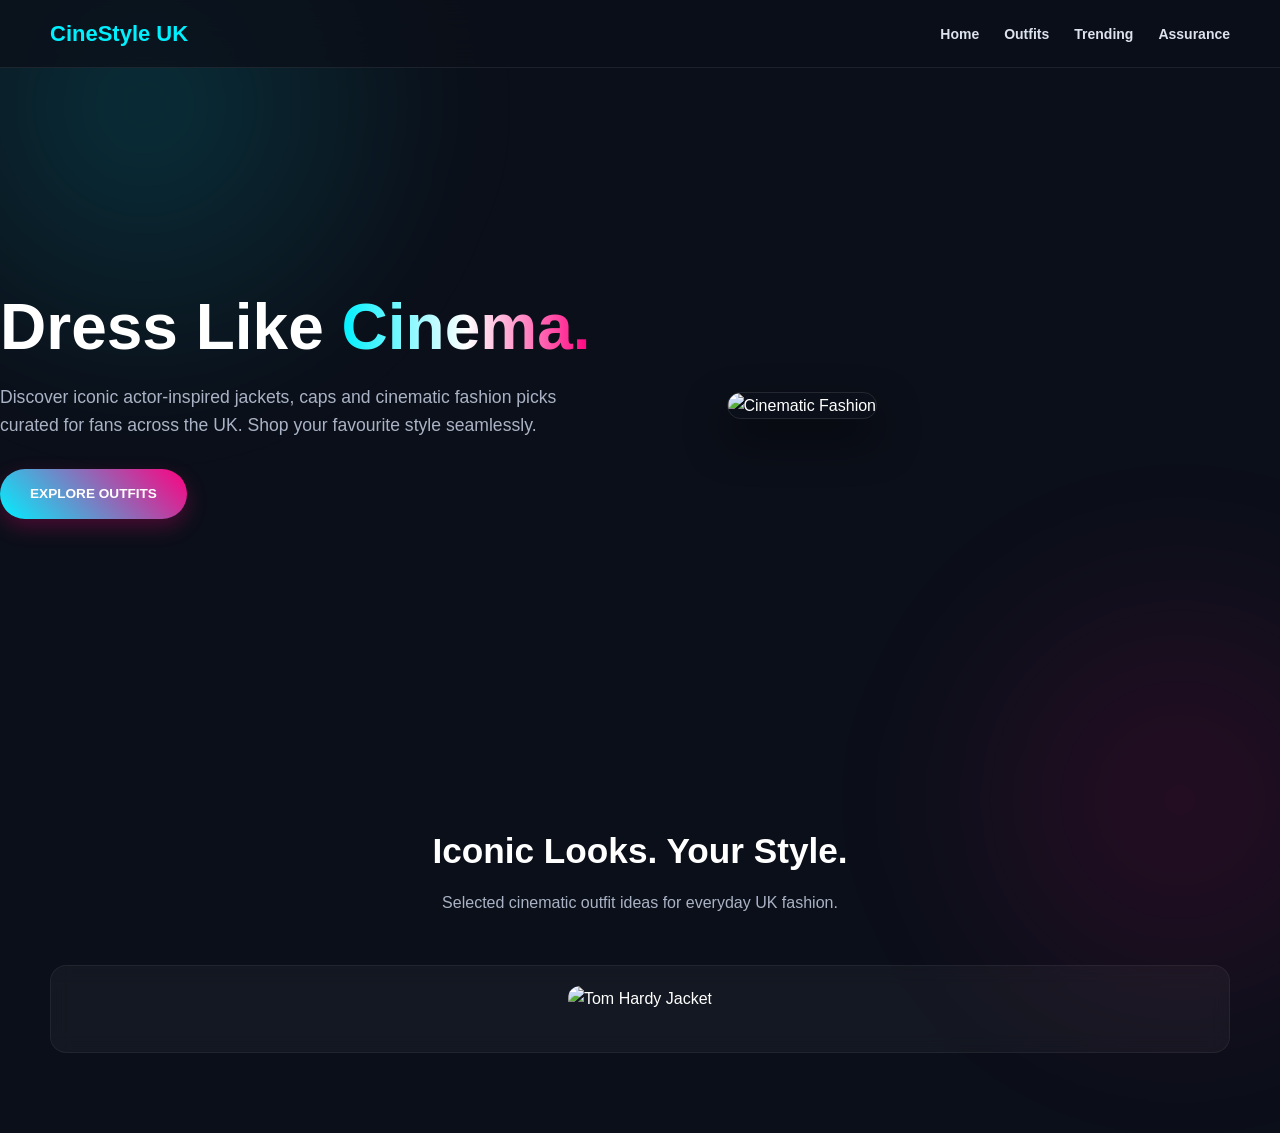
==== commit a59b9e76: "Update greeting from 'Hello' to 'Goodbye'" ====
--- a/index.html
+++ b/index.html
@@ -3,62 +3,35 @@
 <head>
     <meta charset="UTF-8">
     <meta name="viewport" content="width=device-width, initial-scale=1.0">
-
     <title>CineStyle UK | Iconic Actor Outfits</title>
-
     <meta name="description" content="CineStyle UK - Discover cinematic-inspired outfits from iconic actors and shop your favourite looks through Amazon UK.">
-
+    <!-- Font Awesome Icons for Professional Look -->
+    <link rel="stylesheet" href="https://cloudflare.com">
     <style>
-        /* ================================
-           GLOBAL RESET
-        ================================= */
         * {
             margin: 0;
             padding: 0;
             box-sizing: border-box;
-        }
-
-        html {
+            font-family: 'Segoe UI', Roboto, Helvetica, Arial, sans-serif;
             scroll-behavior: smooth;
         }
 
+        :root {
+            --bg-dark: #0b0f19;
+            --card-bg: rgba(255, 255, 255, 0.04);
+            --primary-neon: #00f0ff;
+            --secondary-neon: #ff007f;
+            --text-muted: #aab3c5;
+        }
+
         body {
-            font-family: Arial, Helvetica, sans-serif;
-            background: #0b0f19;
+            background-color: var(--bg-dark);
             color: #ffffff;
             overflow-x: hidden;
             line-height: 1.6;
         }
 
-        a {
-            color: inherit;
-            text-decoration: none;
-        }
-
-        img {
-            max-width: 100%;
-            display: block;
-        }
-
-        button,
-        a {
-            -webkit-tap-highlight-color: transparent;
-        }
-
-        :root {
-            --bg: #0b0f19;
-            --card: rgba(255, 255, 255, 0.055);
-            --border: rgba(255, 255, 255, 0.12);
-            --primary: #00f0ff;
-            --secondary: #ff007f;
-            --white: #ffffff;
-            --muted: #aab3c5;
-            --container: 1180px;
-        }
-
-        /* ================================
-           ANIMATED BACKGROUND
-        ================================= */
+        /* Smooth Moving Radial Background */
         body::before {
             content: "";
             position: fixed;
@@ -66,16 +39,10 @@
             height: 650px;
             top: -220px;
             left: -180px;
-            background: radial-gradient(
-                circle,
-                rgba(0, 240, 255, 0.16) 0%,
-                rgba(0, 240, 255, 0.04) 38%,
-                transparent 70%
-            );
-            filter: blur(20px);
-            animation: backgroundMove 12s ease-in-out infinite alternate;
+            background: radial-gradient(circle, rgba(0, 240, 255, 0.15) 0%, transparent 70%);
+            filter: blur(50px);
+            z-index: -2;
             pointer-events: none;
-            z-index: -2;
         }
 
         body::after {
@@ -85,1961 +52,267 @@
             height: 600px;
             right: -200px;
             bottom: -200px;
-            background: radial-gradient(
-                circle,
-                rgba(255, 0, 127, 0.13) 0%,
-                rgba(255, 0, 127, 0.04) 38%,
-                transparent 70%
-            );
-            filter: blur(20px);
-            animation: backgroundMoveTwo 14s ease-in-out infinite alternate;
+            background: radial-gradient(circle, rgba(255, 0, 127, 0.12) 0%, transparent 70%);
+            filter: blur(50px);
+            z-index: -2;
             pointer-events: none;
-            z-index: -2;
-        }
-
-        @keyframes backgroundMove {
-            from {
-                transform: translate(0, 0);
-            }
-
-            to {
-                transform: translate(280px, 160px);
-            }
-        }
-
-        @keyframes backgroundMoveTwo {
-            from {
-                transform: translate(0, 0);
-            }
-
-            to {
-                transform: translate(-220px, -160px);
-            }
         }
 
         .container {
-            width: min(var(--container), calc(100% - 40px));
+            width: min(1180px, calc(100% - 40px));
             margin: 0 auto;
         }
 
-        /* ================================
-           HEADER
-        ================================= */
+        /* HEADER */
         .header {
             position: sticky;
             top: 0;
             z-index: 1000;
             padding: 16px 0;
-            background: rgba(11, 15, 25, 0.72);
+            background: rgba(11, 15, 25, 0.75);
             backdrop-filter: blur(20px);
-            -webkit-backdrop-filter: blur(20px);
             border-bottom: 1px solid rgba(255, 255, 255, 0.08);
         }
 
         .nav {
-            min-height: 60px;
             display: flex;
             align-items: center;
             justify-content: space-between;
-            gap: 30px;
         }
 
         .logo {
-            display: inline-flex;
-            align-items: center;
-            gap: 10px;
-            font-size: 21px;
+            font-size: 22px;
             font-weight: 800;
-            letter-spacing: -0.5px;
-            transition: 0.3s ease;
-        }
-
-        .logo:hover {
-            transform: translateY(-2px);
-        }
-
-        .logo-icon {
-            width: 38px;
-            height: 38px;
-            border-radius: 12px;
-            display: grid;
-            place-items: center;
-            color: #061018;
-            font-size: 18px;
-            font-weight: 900;
-            background: linear-gradient(
-                135deg,
-                var(--primary),
-                #ffffff,
-                var(--secondary)
-            );
-            box-shadow:
-                0 0 15px rgba(0, 240, 255, 0.45),
-                0 0 25px rgba(255, 0, 127, 0.25);
-        }
-
-        .logo span {
-            color: var(--primary);
+            color: var(--primary-neon);
+            text-decoration: none;
         }
 
         .nav-links {
             display: flex;
-            align-items: center;
-            gap: 28px;
             list-style: none;
+            gap: 25px;
         }
 
         .nav-links a {
-            position: relative;
             color: #dce2ee;
+            text-decoration: none;
             font-size: 14px;
             font-weight: 600;
-            transition: 0.3s ease;
-        }
-
-        .nav-links a::after {
-            content: "";
-            position: absolute;
-            left: 0;
-            bottom: -7px;
-            width: 0;
-            height: 2px;
-            border-radius: 10px;
-            background: linear-gradient(
-                90deg,
-                var(--primary),
-                var(--secondary)
-            );
-            transition: 0.3s ease;
+            transition: 0.3s;
         }
 
         .nav-links a:hover {
-            color: var(--primary);
-        }
-
-        .nav-links a:hover::after {
-            width: 100%;
-        }
-
-        .nav-cta {
-            padding: 11px 18px;
-            border-radius: 30px;
-            border: 1px solid rgba(0, 240, 255, 0.3);
-            background: rgba(0, 240, 255, 0.08);
-            color: var(--primary);
-            font-size: 13px;
-            font-weight: 700;
-            transition: 0.3s ease;
-        }
-
-        .nav-cta:hover {
-            transform: scale(1.05);
-            background: var(--primary);
-            color: #071018;
-            box-shadow: 0 0 25px rgba(0, 240, 255, 0.45);
-        }
-
-        /* ================================
-           HERO
-        ================================= */
+            color: var(--primary-neon);
+        }
+
+        /* HERO SECTION */
         .hero {
-            min-height: calc(100vh - 92px);
-            padding: 90px 0 100px;
-            display: flex;
-            align-items: center;
-            position: relative;
+            padding: 80px 0;
+            min-height: 75vh;
+            display: flex;
+            align-items: center;
         }
 
         .hero-grid {
             display: grid;
-            grid-template-columns: 1.08fr 0.92fr;
-            align-items: center;
-            gap: 70px;
-        }
-
-        .eyebrow {
-            display: inline-flex;
-            align-items: center;
-            gap: 9px;
-            padding: 8px 13px;
-            margin-bottom: 24px;
-            border: 1px solid rgba(0, 240, 255, 0.22);
-            border-radius: 30px;
-            background: rgba(0, 240, 255, 0.06);
-            color: var(--primary);
-            font-size: 12px;
+            grid-template-columns: 1.1fr 0.9fr;
+            gap: 50px;
+            align-items: center;
+            width: 100%;
+        }
+
+        .hero h1 {
+            font-size: clamp(36px, 5vw, 68px);
+            line-height: 1.1;
+            margin-bottom: 20px;
             font-weight: 800;
+        }
+
+        .gradient-text {
+            background: linear-gradient(90deg, var(--primary-neon), #ffffff, var(--secondary-neon));
+            -webkit-background-clip: text;
+            -webkit-text-fill-color: transparent;
+        }
+
+        .hero p {
+            color: var(--text-muted);
+            font-size: 1.1rem;
+            margin-bottom: 30px;
+            max-width: 600px;
+        }
+
+        .hero-image-box img {
+            width: 100%;
+            max-width: 400px;
+            border-radius: 20px;
+            border: 1px solid rgba(255, 255, 255, 0.1);
+            box-shadow: 0 20px 40px rgba(0,0,0,0.5);
+            animation: floatAction 5s ease-in-out infinite;
+        }
+
+        @keyframes floatAction {
+            0%, 100% { transform: translateY(0px); }
+            50% { transform: translateY(-12px); }
+        }
+
+        .btn-prime {
+            display: inline-block;
+            background: linear-gradient(45deg, var(--primary-neon), var(--secondary-neon));
+            color: #fff;
+            padding: 14px 30px;
+            border-radius: 50px;
+            text-decoration: none;
+            font-weight: 700;
             text-transform: uppercase;
-            letter-spacing: 1.5px;
-        }
-
-        .eyebrow-dot {
-            width: 7px;
-            height: 7px;
-            border-radius: 50%;
-            background: var(--primary);
-            box-shadow: 0 0 12px var(--primary);
-            animation: pulse 1.6s infinite;
-        }
-
-        @keyframes pulse {
-            0%,
-            100% {
-                opacity: 1;
-                transform: scale(1);
-            }
-
-            50% {
-                opacity: 0.35;
-                transform: scale(0.65);
-            }
-        }
-
-        .hero h1 {
-            max-width: 760px;
-            font-size: clamp(46px, 6vw, 82px);
-            line-height: 0.98;
-            letter-spacing: -4px;
-            margin-bottom: 25px;
-        }
-
-        .gradient-text {
-            background: linear-gradient(
-                90deg,
-                var(--primary),
-                #ffffff 45%,
-                var(--secondary)
-            );
-            -webkit-background-clip: text;
-            background-clip: text;
-            color: transparent;
-        }
-
-        .hero-description {
-            max-width: 590px;
-            color: var(--muted);
-            font-size: 17px;
-            margin-bottom: 34px;
-        }
-
-        .hero-buttons {
-            display: flex;
+            font-size: 0.85rem;
+            box-shadow: 0 8px 20px rgba(255, 0, 127, 0.25);
+            transition: 0.3s;
+        }
+
+        .btn-prime:hover {
+            transform: scale(1.05);
+            box-shadow: 0 12px 25px rgba(0, 240, 255, 0.4);
+        }
+
+        /* OUTFITS GRID */
+        .shop-section { padding: 80px 0; }
+        .sec-title { text-align: center; margin-bottom: 50px; }
+        .sec-title h2 { font-size: 2.2rem; margin-bottom: 10px; }
+        .sec-title p { color: var(--text-muted); }
+
+        .grid-container {
+            display: grid;
+            grid-template-columns: repeat(auto-fit, minmax(300px, 1fr));
+            gap: 30px;
+        }
+
+        .item-card {
+            background: var(--card-bg);
+            border: 1px solid rgba(255, 255, 255, 0.06);
+            backdrop-filter: blur(10px);
+            border-radius: 16px;
+            padding: 20px;
+            text-align: center;
+            transition: 0.4s;
+        }
+
+        .item-card:hover {
+            transform: translateY(-10px);
+            border-color: var(--primary-neon);
+            box-shadow: 0 15px 30px rgba(0, 240, 255, 0.15);
+        }
+
+        .img-wrapper img {
+            width: 100%;
+            height: 280px;
+            object-fit: cover;
+            border-radius: 12px;
+            margin-bottom: 20px;
+        }
+
+        .item-card h3 { margin-bottom: 8px; font-size: 1.3rem; }
+        .item-card p { color: var(--text-muted); font-size: 0.95rem; margin-bottom: 20px; }
+
+        .btn-amazon {
+            display: block;
+            background: #ff9900;
+            color: #111;
+            padding: 12px;
+            border-radius: 8px;
+            text-decoration: none;
+            font-weight: 700;
+            transition: 0.3s;
+        }
+
+        .btn-amazon:hover { background: #ffb347; }
+
+        /* SPOTLIGHT */
+        .trending-section { padding: 60px 0; }
+        .featured-banner-box {
+            background: linear-gradient(135deg, rgba(255,0,127,0.08), rgba(0,240,255,0.08));
+            border: 1px solid rgba(255,255,255,0.1);
+            border-radius: 24px;
+            padding: 40px;
+            display: flex;
+            align-items: center;
+            gap: 30px;
             flex-wrap: wrap;
-            gap: 15px;
-        }
-
-        .btn {
-            min-height: 52px;
-            display: inline-flex;
-            align-items: center;
-            justify-content: center;
-            gap: 10px;
-            padding: 0 23px;
-            border-radius: 14px;
-            border: 1px solid transparent;
-            font-size: 14px;
-            font-weight: 800;
-            cursor: pointer;
-            transition:
-                transform 0.3s ease,
-                box-shadow 0.3s ease,
-                background 0.3s ease;
-        }
-
-        .btn-primary {
-            background: linear-gradient(
-                110deg,
-                var(--primary),
-                #6fffff
-            );
-            color: #071018;
-            box-shadow: 0 0 20px rgba(0, 240, 255, 0.2);
-        }
-
-        .btn-secondary {
-            background: rgba(255, 255, 255, 0.045);
-            border-color: rgba(255, 255, 255, 0.14);
-            color: white;
-        }
-
-        .btn:hover {
-            transform: translateY(-4px) scale(1.04);
-        }
-
-        .btn-primary:hover {
-            box-shadow:
-                0 0 18px rgba(0, 240, 255, 0.65),
-                0 10px 40px rgba(0, 240, 255, 0.18);
-            animation: buttonBounce 0.7s ease;
-        }
-
-        .btn-secondary:hover {
-            border-color: rgba(255, 0, 127, 0.5);
-            box-shadow: 0 0 25px rgba(255, 0, 127, 0.2);
-        }
-
-        @keyframes buttonBounce {
-            0% {
-                transform: translateY(0) scale(1);
-            }
-
-            40% {
-                transform: translateY(-7px) scale(1.06);
-            }
-
-            70% {
-                transform: translateY(-2px) scale(1.03);
-            }
-
-            100% {
-                transform: translateY(-4px) scale(1.04);
-            }
-        }
-
-        /* ================================
-           HERO ACTOR VISUAL
-        ================================= */
-        .hero-visual {
-            min-height: 560px;
-            position: relative;
-            display: flex;
-            align-items: center;
-            justify-content: center;
-        }
-
-        .visual-glow {
-            position: absolute;
-            width: 330px;
-            height: 330px;
-            border-radius: 50%;
-            background: radial-gradient(
-                circle,
-                rgba(0, 240, 255, 0.25),
-                rgba(255, 0, 127, 0.12),
-                transparent 70%
-            );
-            filter: blur(25px);
-        }
-
-        .actor-card {
-            position: absolute;
-            width: 230px;
-            height: 330px;
-            overflow: hidden;
-            border: 1px solid rgba(255, 255, 255, 0.15);
-            border-radius: 24px;
-            background: rgba(255, 255, 255, 0.05);
-            box-shadow:
-                0 30px 80px rgba(0, 0, 0, 0.5),
-                0 0 35px rgba(0, 240, 255, 0.08);
-            backdrop-filter: blur(15px);
-        }
-
-        .actor-card img {
-            width: 100%;
-            height: 100%;
-            object-fit: cover;
-        }
-
-        .actor-card::after {
-            content: "";
-            position: absolute;
-            inset: 0;
-            background: linear-gradient(
-                to top,
-                rgba(5, 8, 15, 0.85),
-                transparent 55%
-            );
-        }
-
-        .actor-info {
-            position: absolute;
-            z-index: 2;
-            bottom: 20px;
-            left: 20px;
-        }
-
-        .actor-info small {
-            display: block;
-            color: var(--primary);
-            font-size: 10px;
-            font-weight: 800;
-            text-transform: uppercase;
-            letter-spacing: 1px;
-        }
-
-        .actor-info strong {
-            display: block;
-            margin-top: 4px;
-            font-size: 18px;
-        }
-
-        .actor-card.card-one {
-            transform: translateX(-110px) rotate(-9deg);
-            animation: floatingOne 5s ease-in-out infinite;
-            z-index: 1;
-        }
-
-        .actor-card.card-two {
-            transform: translateY(-12px);
-            animation: floatingTwo 5s ease-in-out infinite;
-            z-index: 3;
-        }
-
-        .actor-card.card-three {
-            transform: translateX(110px) rotate(9deg);
-            animation: floatingThree 5s ease-in-out infinite;
-            z-index: 2;
-        }
-
-        @keyframes floatingOne {
-            0%,
-            100% {
-                margin-top: 0;
-            }
-
-            50% {
-                margin-top: -18px;
-            }
-        }
-
-        @keyframes floatingTwo {
-            0%,
-            100% {
-                margin-top: -12px;
-            }
-
-            50% {
-                margin-top: 12px;
-            }
-        }
-
-        @keyframes floatingThree {
-            0%,
-            100% {
-                margin-top: 0;
-            }
-
-            50% {
-                margin-top: -22px;
-            }
-        }
-
-        .floating-tag {
-            position: absolute;
-            z-index: 5;
-            padding: 11px 14px;
-            border-radius: 13px;
-            border: 1px solid rgba(0, 240, 255, 0.22);
-            background: rgba(11, 15, 25, 0.75);
-            backdrop-filter: blur(15px);
-            color: #eafaff;
-            font-size: 11px;
-            font-weight: 700;
-            box-shadow: 0 15px 35px rgba(0, 0, 0, 0.3);
-        }
-
-        .tag-top {
-            top: 45px;
-            right: 5px;
-            animation: tagFloat 4s ease-in-out infinite;
-        }
-
-        .tag-bottom {
-            bottom: 60px;
-            left: 10px;
-            animation: tagFloat 4.5s ease-in-out infinite reverse;
-        }
-
-        @keyframes tagFloat {
-            0%,
-            100% {
-                transform: translateY(0);
-            }
-
-            50% {
-                transform: translateY(-10px);
-            }
-        }
-
-        /* ================================
-           SECTION HEADING
-        ================================= */
-        .section {
-            padding: 105px 0;
-        }
-
-        .section-heading {
-            max-width: 720px;
-            margin-bottom: 45px;
-        }
-
-        .section-heading.center {
-            margin-left: auto;
-            margin-right: auto;
+        }
+        .feat-text { flex: 1; min-width: 300px; }
+        .feat-text h3 { font-size: 1.8rem; margin-bottom: 15px; }
+
+        /* ASSURANCE FEATURES */
+        .why-us { padding: 60px 0; }
+        .features-row { display: flex; flex-wrap: wrap; gap: 20px; }
+        .feature-box {
+            flex: 1;
+            min-width: 250px;
+            background: rgba(255,255,255,0.02);
+            border: 1px solid rgba(255,255,255,0.04);
+            border-radius: 12px;
+            padding: 25px;
             text-align: center;
         }
-
-        .section-kicker {
-            margin-bottom: 12px;
-            color: var(--secondary);
-            font-size: 12px;
-            font-weight: 900;
-            text-transform: uppercase;
-            letter-spacing: 2px;
-        }
-
-        .section-heading h2 {
-            font-size: clamp(34px, 5vw, 58px);
-            line-height: 1.05;
-            letter-spacing: -2px;
-            margin-bottom: 17px;
-        }
-
-        .section-heading p {
-            color: var(--muted);
-            font-size: 16px;
-        }
-
-        /* ================================
-           OUTFITS GRID
-        ================================= */
-        .outfits-grid {
-            display: grid;
-            grid-template-columns: repeat(3, 1fr);
-            gap: 25px;
-        }
-
-        .product-card {
-            position: relative;
-            overflow: hidden;
-            border: 1px solid var(--border);
-            border-radius: 23px;
-            background: linear-gradient(
-                145deg,
-                rgba(255, 255, 255, 0.08),
-                rgba(255, 255, 255, 0.025)
-            );
-            backdrop-filter: blur(15px);
-            transition:
-                transform 0.45s cubic-bezier(0.2, 0.8, 0.2, 1),
-                box-shadow 0.45s ease,
-                border-color 0.45s ease;
-        }
-
-        .product-card:hover {
-            transform: translateY(-15px) scale(1.025);
-            border-color: rgba(0, 240, 255, 0.32);
-            box-shadow:
-                0 28px 65px rgba(0, 0, 0, 0.5),
-                0 0 35px rgba(0, 240, 255, 0.13);
-        }
-
-        .product-image {
-            height: 350px;
-            overflow: hidden;
-            position: relative;
-        }
-
-        .product-image img {
-            width: 100%;
-            height: 100%;
-            object-fit: cover;
-            transition: transform 0.6s ease;
-        }
-
-        .product-card:hover .product-image img {
-            transform: scale(1.08);
-        }
-
-        .product-label {
-            position: absolute;
-            top: 17px;
-            left: 17px;
-            padding: 7px 10px;
-            border-radius: 20px;
-            background: rgba(5, 8, 15, 0.7);
-            border: 1px solid rgba(255, 255, 255, 0.13);
-            backdrop-filter: blur(10px);
-            color: var(--primary);
-            font-size: 10px;
-            font-weight: 900;
-            text-transform: uppercase;
-        }
-
-        .product-content {
-            padding: 23px;
-        }
-
-        .product-content h3 {
-            margin-bottom: 7px;
-            font-size: 21px;
-        }
-
-        .product-content p {
-            min-height: 52px;
-            color: var(--muted);
-            font-size: 13px;
-        }
-
-        .product-bottom {
-            margin-top: 20px;
-            display: flex;
-            align-items: center;
+        .feature-box i { font-size: 2.2rem; color: var(--primary-neon); margin-bottom: 15px; }
+
+        /* FOOTER */
+        footer {
+            background: #060911;
+            padding: 40px 20px;
+            border-top: 1px solid rgba(255, 255, 255, 0.05);
+            margin-top: 60px;
+        }
+        .footer-container {
+            display: flex;
             justify-content: space-between;
-            gap: 15px;
-        }
-
-        .rating {
-            color: #ffd66b;
-            font-size: 13px;
-            white-space: nowrap;
-        }
-
-        .shop-btn {
-            padding: 10px 14px;
-            border-radius: 10px;
-            background: rgba(0, 240, 255, 0.1);
-            border: 1px solid rgba(0, 240, 255, 0.2);
-            color: var(--primary);
-            font-size: 12px;
-            font-weight: 800;
-            transition: 0.3s ease;
-        }
-
-        .shop-btn:hover {
-            background: var(--primary);
-            color: #061018;
-            box-shadow: 0 0 20px rgba(0, 240, 255, 0.4);
-        }
-
-        /* ================================
-           TRENDING SPOTLIGHT
-        ================================= */
-        .spotlight {
-            padding: 35px 0;
-        }
-
-        .spotlight-box {
-            position: relative;
-            min-height: 390px;
-            overflow: hidden;
-            border-radius: 30px;
-            display: flex;
-            align-items: center;
-            padding: 55px;
-            background:
-                radial-gradient(
-                    circle at 80% 30%,
-                    rgba(0, 240, 255, 0.35),
-                    transparent 35%
-                ),
-                radial-gradient(
-                    circle at 20% 80%,
-                    rgba(255, 0, 127, 0.3),
-                    transparent 35%
-                ),
-                linear-gradient(
-                    120deg,
-                    #11182b,
-                    #190d20,
-                    #091b24
-                );
-            border: 1px solid rgba(255, 255, 255, 0.13);
-            box-shadow: 0 30px 90px rgba(0, 0, 0, 0.4);
-        }
-
-        .spotlight-box::before {
-            content: "";
-            position: absolute;
-            width: 320px;
-            height: 320px;
-            right: 10%;
-            top: -100px;
-            border-radius: 50%;
-            border: 1px solid rgba(0, 240, 255, 0.25);
-            box-shadow:
-                0 0 40px rgba(0, 240, 255, 0.12),
-                inset 0 0 40px rgba(0, 240, 255, 0.08);
-            animation: rotateCircle 12s linear infinite;
-        }
-
-        @keyframes rotateCircle {
-            from {
-                transform: rotate(0deg);
-            }
-
-            to {
-                transform: rotate(360deg);
-            }
-        }
-
-        .spotlight-content {
-            position: relative;
-            z-index: 2;
-            max-width: 670px;
-        }
-
-        .spotlight-content span {
-            color: var(--primary);
-            font-size: 12px;
-            font-weight: 900;
-            text-transform: uppercase;
-            letter-spacing: 2px;
-        }
-
-        .spotlight-content h2 {
-            margin: 13px 0 15px;
-            font-size: clamp(35px, 5vw, 62px);
-            line-height: 1;
-            letter-spacing: -2px;
-        }
-
-        .spotlight-content p {
-            max-width: 570px;
-            margin-bottom: 25px;
-            color: #c1c9d7;
-        }
-
-        /* ================================
-           FEATURES
-        ================================= */
-        .features {
-            display: grid;
-            grid-template-columns: repeat(3, 1fr);
-            gap: 22px;
-        }
-
-        .feature {
-            position: relative;
-            padding: 30px;
-            min-height: 250px;
-            border: 1px solid var(--border);
-            border-radius: 22px;
-            background: rgba(255, 255, 255, 0.045);
-            backdrop-filter: blur(15px);
-            transition: 0.35s ease;
-        }
-
-        .feature:hover {
-            transform: translateY(-8px);
-            border-color: rgba(255, 0, 127, 0.3);
-            box-shadow: 0 20px 45px rgba(0, 0, 0, 0.3);
-        }
-
-        .feature-icon {
-            width: 55px;
-            height: 55px;
-            margin-bottom: 25px;
-            display: grid;
-            place-items: center;
-            border-radius: 16px;
-            border: 1px solid rgba(0, 240, 255, 0.22);
-            background: linear-gradient(
-                135deg,
-                rgba(0, 240, 255, 0.13),
-                rgba(255, 0, 127, 0.12)
-            );
-            color: var(--primary);
-            font-size: 25px;
-        }
-
-        .feature h3 {
-            margin-bottom: 9px;
-            font-size: 19px;
-        }
-
-        .feature p {
-            color: var(--muted);
-            font-size: 13px;
-        }
-
-        .metric {
-            position: absolute;
-            top: 29px;
-            right: 28px;
-            color: var(--secondary);
-            font-size: 12px;
-            font-weight: 900;
-        }
-
-        /* ================================
-           FOOTER CTA
-        ================================= */
-        .footer {
-            padding: 30px 0 0;
-        }
-
-        .footer-cta {
-            position: relative;
-            overflow: hidden;
-            padding: 60px;
-            border-radius: 30px 30px 0 0;
-            border: 1px solid rgba(255, 255, 255, 0.1);
-            border-bottom: 0;
-            background:
-                linear-gradient(
-                    135deg,
-                    rgba(0, 240, 255, 0.08),
-                    rgba(255, 0, 127, 0.08)
-                ),
-                rgba(255, 255, 255, 0.035);
-            text-align: center;
-        }
-
-        .footer-cta h2 {
-            font-size: clamp(32px, 5vw, 58px);
-            line-height: 1;
-            margin-bottom: 15px;
-        }
-
-        .footer-cta p {
-            max-width: 620px;
-            margin: 0 auto 27px;
-            color: var(--muted);
-        }
-
-        .footer-links {
-            display: flex;
-            justify-content: center;
+            align-items: center;
+            max-width: 1180px;
+            margin: 0 auto;
             flex-wrap: wrap;
-            gap: 22px;
-            margin-top: 32px;
-        }
-
-        .footer-links a {
-            color: #b8c1d2;
-            font-size: 13px;
-            transition: 0.3s ease;
-        }
-
-        .footer-links a:hover {
-            color: var(--primary);
-        }
-
-        .footer-bottom {
-            padding: 25px 0;
-            display: flex;
-            align-items: center;
-            justify-content: space-between;
             gap: 20px;
-            color: #7f899c;
-            font-size: 12px;
-            border-top: 1px solid rgba(255, 255, 255, 0.07);
-        }
-
-        .creator {
-            color: var(--primary);
-            font-weight: 800;
-        }
-
-        .affiliate-note {
-            max-width: 560px;
-            text-align: right;
-        }
-
-        /* ================================
-           SCROLL REVEAL
-        ================================= */
-        .reveal {
-            opacity: 0;
-            transform: translateY(30px);
-            transition:
-                opacity 0.8s ease,
-                transform 0.8s ease;
-        }
-
-        .reveal.active {
-            opacity: 1;
-            transform: translateY(0);
-        }
-
-        /* ================================
-           RESPONSIVE TABLET
-        ================================= */
-        @media (max-width: 950px) {
-            .hero-grid {
-                grid-template-columns: 1fr;
-                gap: 45px;
-            }
-
-            .hero {
-                padding-top: 65px;
-            }
-
-            .hero-content {
-                text-align: center;
-            }
-
-            .hero-description {
-                margin-left: auto;
-                margin-right: auto;
-            }
-
-            .hero-buttons {
-                justify-content: center;
-            }
-
-            .hero-visual {
-                min-height: 500px;
-            }
-
-            .outfits-grid,
-            .features {
-                grid-template-columns: repeat(2, 1fr);
-            }
-
-            .product-card:last-child {
-                grid-column: 1 / -1;
-                max-width: 480px;
-                width: 100%;
-                margin: 0 auto;
-            }
-
-            .spotlight-box {
-                padding: 45px;
-            }
-        }
-
-        /* ================================
-           RESPONSIVE MOBILE
-        ================================= */
-        @media (max-width: 680px) {
-            .container {
-                width: min(100% - 28px, var(--container));
-            }
-
-            .header {
-                padding: 11px 0;
-            }
-
-            .nav {
-                min-height: 55px;
-            }
-
-            .nav-links {
-                display: none;
-            }
-
-            .nav-cta {
-                padding: 9px 13px;
-            }
-
-            .logo {
-                font-size: 17px;
-            }
-
-            .logo-icon {
-                width: 34px;
-                height: 34px;
-                border-radius: 10px;
-            }
-
-            .hero {
-                min-height: auto;
-                padding: 65px 0 55px;
-            }
-
-            .hero h1 {
-                font-size: clamp(43px, 13vw, 65px);
-                letter-spacing: -2.8px;
-            }
-
-            .hero-description {
-                font-size: 15px;
-            }
-
-            .hero-visual {
-                min-height: 410px;
-                transform: scale(0.83);
-                margin-top: -25px;
-                margin-bottom: -30px;
-            }
-
-            .actor-card {
-                width: 190px;
-                height: 285px;
-            }
-
-            .actor-card.card-one {
-                transform: translateX(-83px) rotate(-7deg);
-            }
-
-            .actor-card.card-three {
-                transform: translateX(83px) rotate(7deg);
-            }
-
-            .floating-tag {
-                font-size: 9px;
-            }
-
-            .tag-top {
-                right: -5px;
-            }
-
-            .tag-bottom {
-                left: -5px;
-            }
-
-            .section {
-                padding: 70px 0;
-            }
-
-            .section-heading h2 {
-                letter-spacing: -1.5px;
-            }
-
-            .outfits-grid,
-            .features {
-                grid-template-columns: 1fr;
-            }
-
-            .product-card:last-child {
-                grid-column: auto;
-                max-width: none;
-            }
-
-            .product-image {
-                height: 330px;
-            }
-
-            .spotlight {
-                padding: 20px 0;
-            }
-
-            .spotlight-box {
-                min-height: 440px;
-                padding: 32px 25px;
-                border-radius: 24px;
-            }
-
-            .spotlight-content h2 {
-                font-size: 41px;
-            }
-
-            .footer-cta {
-                padding: 45px 22px;
-                border-radius: 24px 24px 0 0;
-            }
-
-            .footer-bottom {
-                flex-direction: column;
-                text-align: center;
-            }
-
-            .affiliate-note {
-                text-align: center;
-            }
-        }
-
-        @media (max-width: 430px) {
-            .hero-buttons {
-                flex-direction: column;
-            }
-
-            .btn {
-                width: 100%;
-            }
-
-            .hero-visual {
-                transform: scale(0.72);
-                margin-top: -45px;
-                margin-bottom: -65px;
-            }
-
-            .product-content {
-                padding: 20px;
-            }
-
-            .product-bottom {
-                align-items: flex-start;
-                flex-direction: column;
-            }
-
-            .shop-btn {
-                width: 100%;
-                text-align: center;
-            }
-
-            /* =========================================
-   EXTRA MOBILE + TABLET RESPONSIVENESS
-   DESIGN OTHERWISE UNCHANGED
-========================================= */
-
-/* TABLET */
-@media (min-width: 681px) and (max-width: 1024px) {
-
-    .container {
-        width: min(92%, 950px);
-    }
-
-    .nav-links {
-        gap: 18px;
-    }
-
-    .nav-links a {
-        font-size: 13px;
-    }
-
-    .hero {
-        padding: 70px 0 80px;
-    }
-
-    .hero-grid {
-        grid-template-columns: 1fr;
-        gap: 35px;
-        text-align: center;
-    }
-
-    .hero-content {
-        max-width: 760px;
-        margin: 0 auto;
-    }
-
-    .hero-description {
-        margin-left: auto;
-        margin-right: auto;
-    }
-
-    .hero-buttons {
-        justify-content: center;
-    }
-
-    .hero-visual {
-        min-height: 470px;
-        width: 100%;
-    }
-
-    .outfits-grid {
-        grid-template-columns: repeat(2, 1fr);
-    }
-
-    .product-card:last-child {
-        grid-column: 1 / -1;
-        width: 50%;
-        margin: 0 auto;
-    }
-
-    .features {
-        grid-template-columns: repeat(2, 1fr);
-    }
-
-    .feature:last-child {
-        grid-column: 1 / -1;
-        width: 50%;
-        margin: 0 auto;
-    }
-
-    .spotlight-box {
-        padding: 50px;
-    }
-}
-
-
-/* MOBILE */
-@media (max-width: 680px) {
-
-    .container {
-        width: calc(100% - 30px);
-    }
-
-    .nav {
-        gap: 10px;
-    }
-
-    .logo {
-        flex-shrink: 0;
-    }
-
-    .nav-cta {
-        white-space: nowrap;
-        font-size: 11px;
-    }
-
-    .hero {
-        padding: 55px 0 50px;
-    }
-
-    .hero h1 {
-        max-width: 100%;
-    }
-
-    .hero-description {
-        max-width: 100%;
-        line-height: 1.7;
-    }
-
-    .hero-buttons {
-        width: 100%;
-    }
-
-    .hero-buttons .btn {
-        width: 100%;
-    }
-
-    .hero-visual {
-        width: 100%;
-        min-height: 390px;
-        transform: scale(0.78);
-        margin-top: -20px;
-        margin-bottom: -45px;
-    }
-
-    .actor-card {
-        width: 185px;
-        height: 275px;
-    }
-
-    .actor-card.card-one {
-        transform: translateX(-75px) rotate(-7deg);
-    }
-
-    .actor-card.card-three {
-        transform: translateX(75px) rotate(7deg);
-    }
-
-    .floating-tag {
-        white-space: nowrap;
-    }
-
-    .tag-top {
-        right: 0;
-    }
-
-    .tag-bottom {
-        left: 0;
-    }
-
-    .section {
-        padding: 65px 0;
-    }
-
-    .section-heading {
-        margin-bottom: 32px;
-    }
-
-    .section-heading h2 {
-        font-size: 38px;
-    }
-
-    .outfits-grid {
-        grid-template-columns: 1fr;
-    }
-
-    .product-card:last-child {
-        grid-column: auto;
-        width: 100%;
-    }
-
-    .features {
-        grid-template-columns: 1fr;
-    }
-
-    .feature:last-child {
-        grid-column: auto;
-        width: 100%;
-    }
-
-    .spotlight-box {
-        padding: 35px 25px;
-        min-height: 410px;
-    }
-
-    .spotlight-content h2 {
-        font-size: 40px;
-    }
-
-    .footer-cta {
-        padding: 45px 22px;
-    }
-
-    .footer-bottom {
-        gap: 15px;
-    }
-}
-
-
-/* SMALL PHONES */
-@media (max-width: 430px) {
-
-    .container {
-        width: calc(100% - 24px);
-    }
-
-    .logo {
-        font-size: 15px;
-    }
-
-    .logo-icon {
-        width: 32px;
-        height: 32px;
-        font-size: 15px;
-    }
-
-    .nav-cta {
-        padding: 8px 10px;
-        font-size: 10px;
-    }
-
-    .hero h1 {
-        font-size: 45px;
-    }
-
-    .hero-visual {
-        transform: scale(0.68);
-        margin-top: -45px;
-        margin-bottom: -70px;
-    }
-
-    .spotlight-content h2 {
-        font-size: 36px;
-    }
-
-    .footer-links {
-        gap: 15px;
-    }
-}
+        }
+
+        @media (max-width: 768px) {
+            .hero-grid { grid-template-columns: 1fr; text-align: center; }
+            .hero-image-box { order: -1; }
+            .nav-links { display: none; }
+        }
     </style>
 </head>
-
 <body>
 
-    <!-- ================================
-         STICKY HEADER
-    ================================= -->
     <header class="header">
-        <div class="container">
-            <nav class="nav">
-
-                <a href="#home" class="logo">
-                    <span class="logo-icon">C</span>
-                    <span>CineStyle <span>UK</span></span>
-                </a>
-
-                <ul class="nav-links">
-                    <li><a href="#home">Home</a></li>
-                    <li><a href="#outfits">Outfits</a></li>
-                    <li><a href="#trending">Trending</a></li>
-                    <li><a href="#assurance">Assurance</a></li>
-                </ul>
-
-                <a href="#outfits" class="nav-cta">
-                    Explore Looks
-                </a>
-
-            </nav>
+        <div class="container nav">
+            <a href="#" class="logo"><i class="fa-solid fa-clapperboard"></i> CineStyle UK</a>
+            <ul class="nav-links">
+                <li><a href="#hero">Home</a></li>
+                <li><a href="#shop">Outfits</a></li>
+                <li><a href="#trending">Trending</a></li>
+                <li><a href="#why-us">Assurance</a></li>
+            </ul>
         </div>
     </header>
 
-
-    <main>
-
-        <!-- ================================
-             HERO SECTION
-        ================================= -->
-        <section class="hero" id="home">
-            <div class="container">
-                <div class="hero-grid">
-
-                    <div class="hero-content reveal">
-
-                        <div class="eyebrow">
-                            <span class="eyebrow-dot"></span>
-                            Amazon UK Style Edit
-                        </div>
-
-                        <h1>
-                            Dress Like
-                            <span class="gradient-text">Cinema.</span>
-                        </h1>
-
-                        <p class="hero-description">
-                            Discover iconic actor-inspired jackets, caps and
-                            cinematic fashion picks curated for fans across
-                            the UK. Find the look, discover the outfit and
-                            shop your favourite style.
-                        </p>
-
-                        <div class="hero-buttons">
-                            <a href="https://link.amazon/B0aIMmXue" class="btn btn-primary" target="_blank">
-                                Explore Outfits
-                                <span>→</span>
-                            </a>
-
-                            <a href="https://link.amazon/B0duQd8xL" class="btn btn-secondary" target="_blank">
-                                See What's Trending
-                            </a>
-                        </div>
-
-                    </div>
-
-
-                    <div class="hero-visual reveal">
-
-                        <div class="visual-glow"></div>
-
-                        <div class="floating-tag tag-top">
-                            ✦ UK Trending
-                        </div>
-
-                        <div class="floating-tag tag-bottom">
-                            ★ 4.5+ Customer Rated
-                        </div>
-
-
-                        <!-- Actor Card 1 -->
-                        <article class="actor-card card-one">
-                            <img
-                                src="https://images.unsplash.com/photo-1523398002811-999ca8dec234?auto=format&fit=crop&w=700&q=80"
-                                alt="Cinematic men's jacket style"
-                            >
-
-                            <div class="actor-info">
-                                <small>Inspired Look</small>
-                                <strong>Modern Jacket</strong>
-                            </div>
-                        </article>
-
-
-                        <!-- Actor Card 2 -->
-                        <article class="actor-card card-two">
-                            <img
-                                src="https://images.unsplash.com/photo-1515886657613-9f3515b0c78f?auto=format&fit=crop&w=700&q=80"
-                                alt="Fashion inspired cinematic outfit"
-                            >
-
-                            <div class="actor-info">
-                                <small>Cinema Style</small>
-                                <strong>Signature Look</strong>
-                            </div>
-                        </article>
-
-
-                        <!-- Actor Card 3 -->
-                        <article class="actor-card card-three">
-                            <img
-                                src="https://images.unsplash.com/photo-1500648767791-00dcc994a43e?auto=format&fit=crop&w=700&q=80"
-                                alt="Classic actor inspired fashion"
-                            >
-
-                            <div class="actor-info">
-                                <small>Classic Edit</small>
-                                <strong>Iconic Style</strong>
-                            </div>
-                        </article>
-
-                    </div>
-
-                </div>
+    <section id="hero" class="hero">
+        <div class="container hero-grid">
+            <div class="hero-content">
+                <h1>Dress Like <span class="gradient-text">Cinema.</span></h1>
+                <p>Discover iconic actor-inspired jackets, caps and cinematic fashion picks curated for fans across the UK. Shop your favourite style seamlessly.</p>
+                <a href="#shop" class="btn-prime">Explore Outfits</a>
             </div>
-        </section>
-
-
-        <!-- ================================
-             OUTFITS SHOWCASE
-        ================================= -->
-        <section class="section" id="outfits">
-            <div class="container">
-
-                <div class="section-heading reveal">
-                    <div class="section-kicker">Curated Collection</div>
-
-                    <h2>
-                        Iconic Looks.
-                        <span class="gradient-text">Your Style.</span>
-                    </h2>
-
-                    <p>
-                        Explore three cinematic-inspired outfit ideas
-                        selected for fans who want to bring screen style
-                        into everyday UK fashion.
-                    </p>
-                </div>
-
-
-                <div class="outfits-grid">
-
-                    <!-- Product Card 1 -->
-                    <article class="product-card reveal">
-
-                        <div class="product-image">
-
-                            <span class="product-label">
-                                Actor Inspired
-                            </span>
-
-                            <img
-                                src="https://images.unsplash.com/photo-1551028719-00167b16eac5?auto=format&fit=crop&w=900&q=85"
-                                alt="Tom Hardy inspired leather jacket"
-                            >
-
-                        </div>
-
-                        <div class="product-content">
-
-                            <h3>Tom Hardy Jacket</h3>
-
-                            <p>
-                                A rugged cinematic-inspired jacket style
-                                for a bold everyday look.
-                            </p>
-
-                            <div class="product-bottom">
-
-                                <div class="rating">
-                                    ★★★★★
-                                </div>
-
-                                <a
-                                    href="https://link.amazon/B03bCk1b6"
-                                    target="_blank"
-                                    rel="noopener noreferrer"
-                                    class="shop-btn"
-                                >
-                                    View on Amazon UK →
-                                </a>
-
-                            </div>
-
-                        </div>
-
-                    </article>
-
-
-                    <!-- Product Card 2 -->
-                    <article class="product-card reveal">
-
-                        <div class="product-image">
-
-                            <span class="product-label">
-                                Classic Style
-                            </span>
-
-                            <img
-                                src="https://images.unsplash.com/photo-1521369909029-2afed882baee?auto=format&fit=crop&w=900&q=85"
-                                alt="Cillian Murphy inspired flat cap"
-                            >
-
-                        </div>
-
-                        <div class="product-content">
-
-                            <h3>Cillian Murphy Flat Cap</h3>
-
-                            <p>
-                                A timeless flat-cap inspired by classic
-                                British cinematic styling.
-                            </p>
-
-                            <div class="product-bottom">
-
-                                <div class="rating">
-                                    ★★★★★
-                                </div>
-
-                                <a
-                                    href="https://link.amazon/B0j2AkTtN"
-                                    target="_blank"
-                                    rel="noopener noreferrer"
-                                    class="shop-btn"
-                                >
-                                    View on Amazon UK →
-                                </a>
-
-                            </div>
-
-                        </div>
-
-                    </article>
-
-
-                    <!-- Product Card 3 -->
-                    <article class="product-card reveal">
-
-                        <div class="product-image">
-
-                            <span class="product-label">
-                                Trending
-                            </span>
-
-                            <img
-                                src="https://images.unsplash.com/photo-1519085360753-af0119f7cbe7?auto=format&fit=crop&w=900&q=85"
-                                alt="British actor inspired formal outfit"
-                            >
-
-                        </div>
-
-                        <div class="product-content">
-
-                            <h3>British Noir Suit</h3>
-
-                            <p>
-                                A sharp dark formal look inspired by modern
-                                British crime-film aesthetics.
-                            </p>
-
-                            <div class="product-bottom">
-
-                                <div class="rating">
-                                    ★★★★★
-                                </div>
-
-                                <a
-                                    href="https://link.amazon/B0aIMmXue"
-                                    target="_blank"
-                                    rel="noopener noreferrer"
-                                    class="shop-btn"
-                                >
-                                    View on Amazon UK →
-                                </a>
-
-                            </div>
-
-                        </div>
-
-                    </article>
-
-                </div>
-
+            <div class="hero-image-box">
+                <img src="https://unsplash.com" alt="Cinematic Fashion">
             </div>
-        </section>
-
-
-        <!-- ================================
-             TRENDING SPOTLIGHT
-        ================================= -->
-        <section class="spotlight" id="trending">
-            <div class="container">
-
-                <div class="spotlight-box reveal">
-
-                    <div class="spotlight-content">
-
-                        <span>
-                            ✦ Weekly Style Spotlight
-                        </span>
-
-                        <h2>
-                            This Week's
-                            <span class="gradient-text">
-                                UK Choice
-                            </span>
-                        </h2>
-
-                        <p>
-                            The cinematic look everyone is talking about.
-                            Discover the latest actor-inspired fashion picks
-                            and find your next signature outfit.
-                        </p>
-
-                        <a
-                            href="https://pin.it/67cjMygVG"
-                            target="_blank"
-                            class="btn btn-primary"
-                        >
-                            Discover The Look
-                            <span>↗</span>
-                        </a>
-
-                    </div>
-
-                </div>
-
+        </div>
+    </section>
+
+    <section id="shop" class="shop-section">
+        <div class="container">
+            <div class="sec-title">
+                <h2>Iconic Looks. Your Style.</h2>
+                <p>Selected cinematic outfit ideas for everyday UK fashion.</p>
             </div>
-        </section>
-
-
-        <!-- ================================
-             ASSURANCE GUIDE
-        ================================= -->
-        <section class="section" id="assurance">
-            <div class="container">
-
-                <div class="section-heading center reveal">
-
-                    <div class="section-kicker">
-                        Quality Guide
-                    </div>
-
-                    <h2>
-                        Shop With
-                        <span class="gradient-text">
-                            Confidence.
-                        </span>
-                    </h2>
-
-                    <p>
-                        We make discovering cinematic fashion simple,
-                        transparent and easy to explore.
-                    </p>
-
-                </div>
-
-
-                <div class="features">
-
-                    <!-- Feature 1 -->
-                    <article class="feature reveal">
-
-                        <span class="metric">
-                            01
-                        </span>
-
-                        <div class="feature-icon">
-                            ✓
-                        </div>
-
-                        <h3>
-                            Exact Match
-                        </h3>
-
-                        <p>
-                            We focus on finding products that closely
-                            represent the colours, shapes and overall
-                            styling of the featured cinematic look.
-                        </p>
-
-                    </article>
-
-
-                    <!-- Feature 2 -->
-                    <article class="feature reveal">
-
-                        <span class="metric">
-                            02
-                        </span>
-
-                        <div class="feature-icon">
-                            UK
-                        </div>
-
-                        <h3>
-                            Official UK Shipping
-                        </h3>
-
-                        <p>
-                            Product links take you toward Amazon UK listings,
-                            making it easier for UK shoppers to check current
-                            delivery and availability.
-                        </p>
-
-                    </article>
-
-
-                    <!-- Feature 3 -->
-                    <article class="feature reveal">
-
-                        <span class="metric">
-                            4.5+
-                        </span>
-
-                        <div class="feature-icon">
-                            ★
-                        </div>
-
-                        <h3>
-                            4.5+ Rating Focus
-                        </h3>
-
-                        <p>
-                            We highlight highly rated choices where possible,
-                            helping you make a more informed decision before
-                            visiting the retailer.
-                        </p>
-
-                    </article>
-
-                </div>
-
-            </div>
-        </section>
-
-    </main>
-
-
-    <!-- ================================
-         INTERACTIVE FOOTER
-    ================================= -->
-    <footer class="footer" id="footer">
-
-        <div class="container">
-
-            <div class="footer-cta reveal">
-
-                <div class="section-kicker">
-                    Stay In The Loop
-                </div>
-
-                <h2>
-                    More Looks.
-                    <span class="gradient-text">
-                        More Cinema.
-                    </span>
-                </h2>
-
-                <p>
-                    Follow our Facebook video feed for actor-inspired
-                    outfit edits, cinematic fashion discoveries and new
-                    style inspiration.
-                </p>
-
-                <a
-                    href="https://www.facebook.com/profile.php?id=61592102910177"
-                    target="_blank"
-                    rel="noopener noreferrer"
-                    class="btn btn-primary"
-                >
-                    Watch Facebook Feed
-                    <span>↗</span>
-                </a>
-
-                <div class="footer-links">
-                    <a href="#home">Home</a>
-                    <a href="#outfits">Outfits</a>
-                    <a href="#trending">Trending</a>
-                    <a href="#assurance">Assurance</a>
-                    <a href="#footer">Contact</a>
-                </div>
-
-            </div>
-
-
-            <div class="footer-bottom">
-
-                <div>
-                    © 2026 CineStyle UK · Created by
-                    <span class="creator">Saad</span>
-                </div>
-
-                <div class="affiliate-note">
-                    As an Amazon Associate, CineStyle UK may earn from
-                    qualifying purchases. Prices and availability are
-                    subject to change on Amazon UK.
-                </div>
-
-            </div>
-
-        </div>
-
-    </footer>
-
-
-    <!-- ================================
-         JAVASCRIPT
-    ================================= -->
-    <script>
-        document.addEventListener("DOMContentLoaded", function () {
-
-            const revealElements = document.querySelectorAll(".reveal");
-
-            const revealObserver = new IntersectionObserver(
-                function (entries) {
-
-                    entries.forEach(function (entry) {
-
-                        if (entry.isIntersecting) {
-                            entry.target.classList.add("active");
-                        }
-
-                    });
-
-                },
-                {
-                    threshold: 0.12
-                }
-            );
-
-
-            revealElements.forEach(function (element) {
-                revealObserver.observe(element);
-            });
-
-
-            const anchorLinks = document.querySelectorAll(
-                'a[href^="#"]'
-            );
-
-            anchorLinks.forEach(function (link) {
-
-                link.addEventListener("click", function (event) {
-
-                    const targetId = this.getAttribute("href");
-
-                    if (
-                        targetId &&
-                        targetId !== "#"
-                    ) {
-
-                        const target =
-                            document.querySelector(targetId);
-
-                        if (target) {
-
-                            event.preventDefault();
-
-                            target.scrollIntoView({
-                                behavior: "smooth",
-                                block: "start"
-                            });
-
-                        }
-
-                    }
-
-                });
-
-            });
-
-
-            const cards =
-                document.querySelectorAll(".product-card");
-
-            cards.forEach(function (card) {
-
-                card.addEventListener(
-                    "mousemove",
-                    function (event) {
-
-                        const rect =
-                            card.getBoundingClientRect();
-
-                        const x =
-                            event.clientX - rect.left;
-
-                        const y =
-                            event.clientY - rect.top;
-
-                        const rotateY =
-                            ((x / rect.width) - 0.5) * 5;
-
-                        const rotateX =
-                            ((y / rect.height) - 0.5) * -5;
-
-                        card.style.transform =
-                            "translateY(-15px) scale(1.025) rotateX(" +
-                            rotateX +
-                            "deg) rotateY(" +
-                            rotateY +
-                            "deg)";
-
-                    }
-                );
-
-
-                card.addEventListener(
-                    "mouseleave",
-                    function () {
-
-                        card.style.transform =
-                            "translateY(0) scale(1) rotateX(0) rotateY(0)";
-
-                    }
-                );
-
-            });
-
-        });
-    </script>
-
-</body>
-</html>+            <div class="grid-container">
+                <!-- Card 1 -->
+                <div class="item-card">
+                    <div class="img-wrapper"><img src="https://unsplash.com" alt="Tom Hardy Jacket"></div>
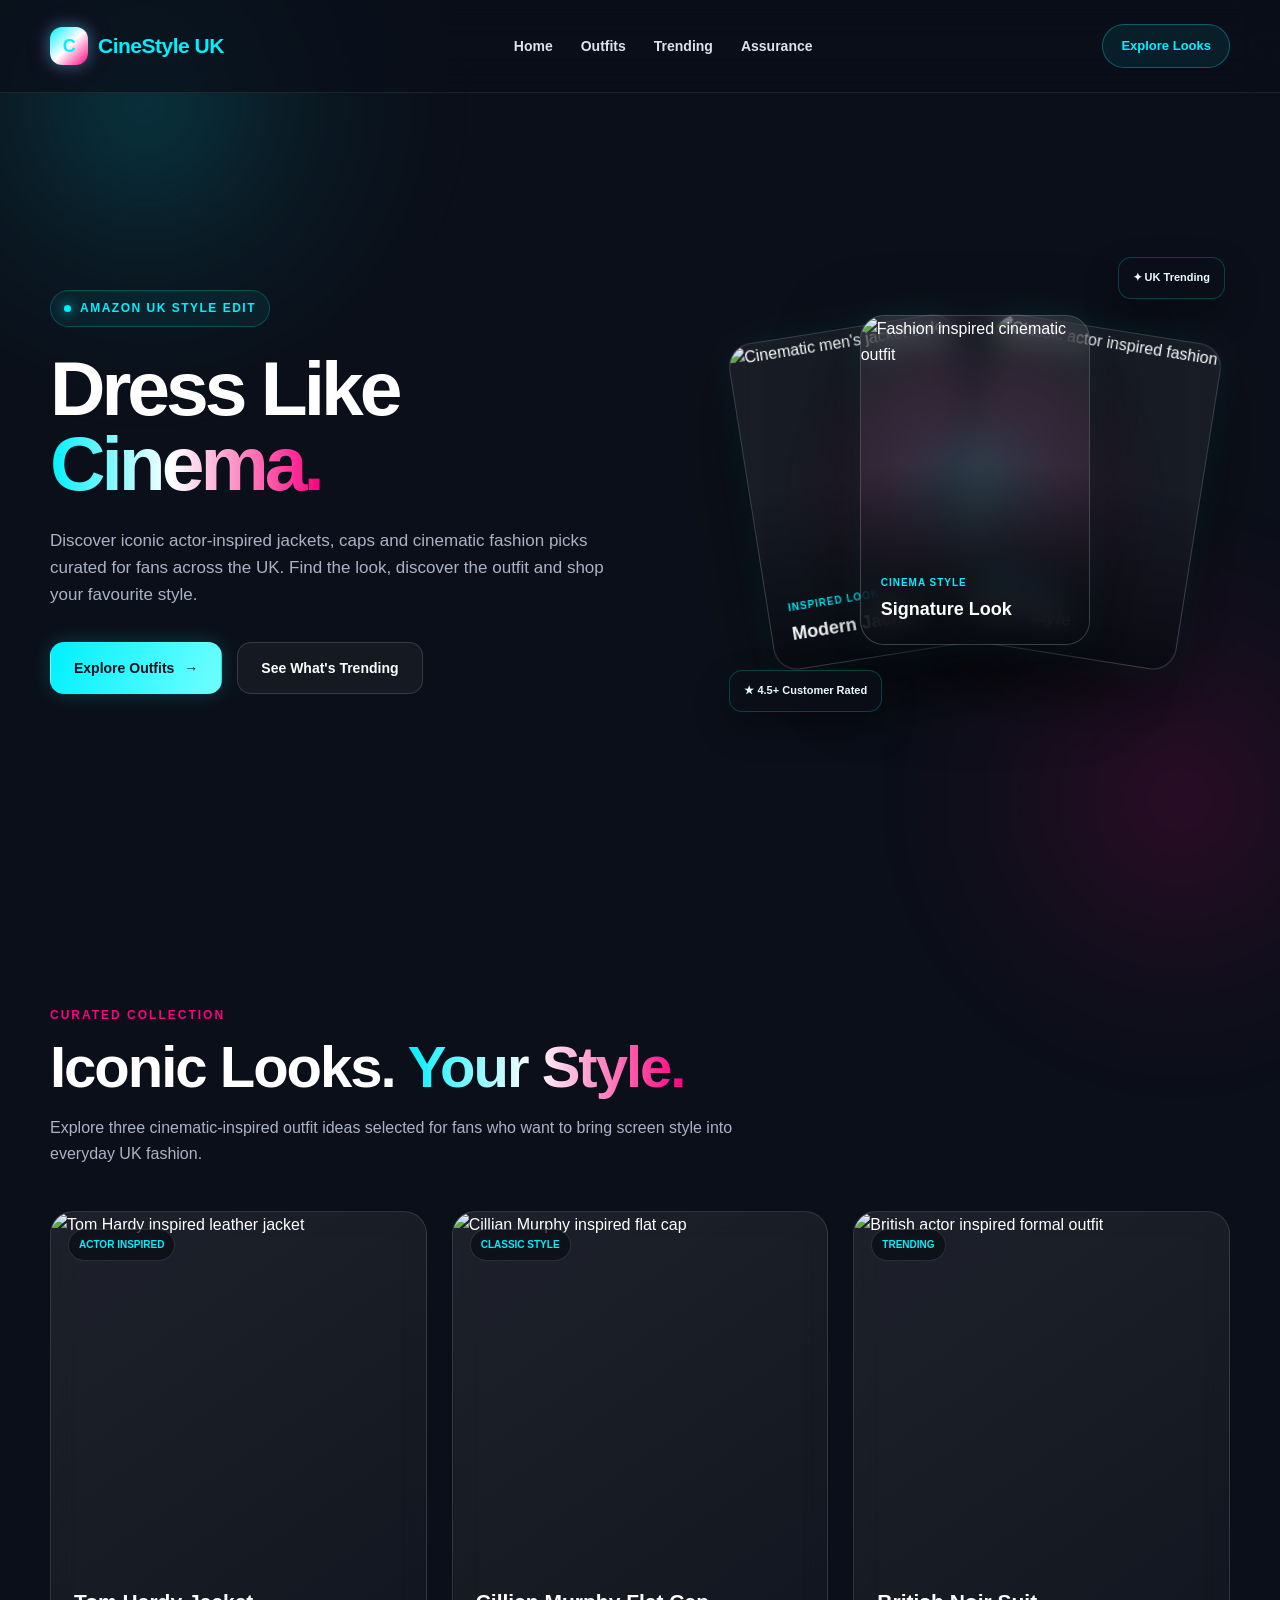
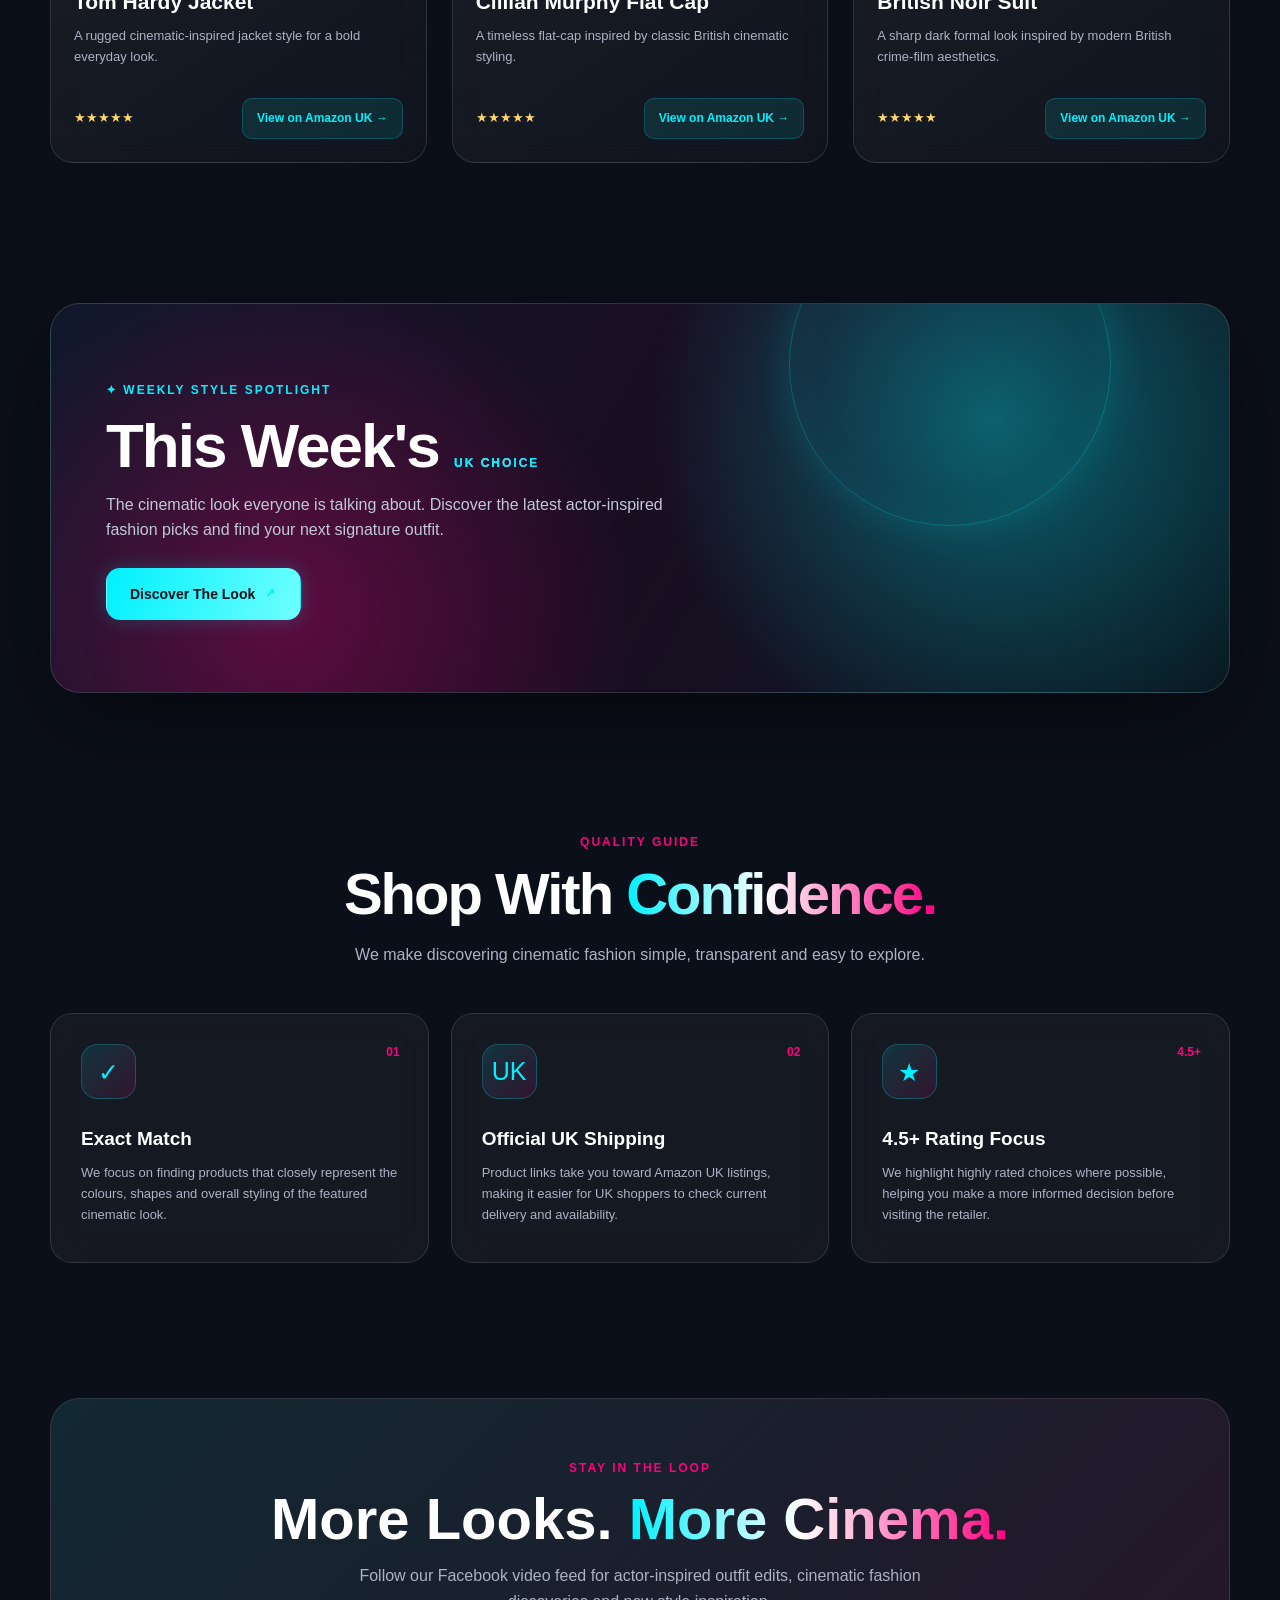
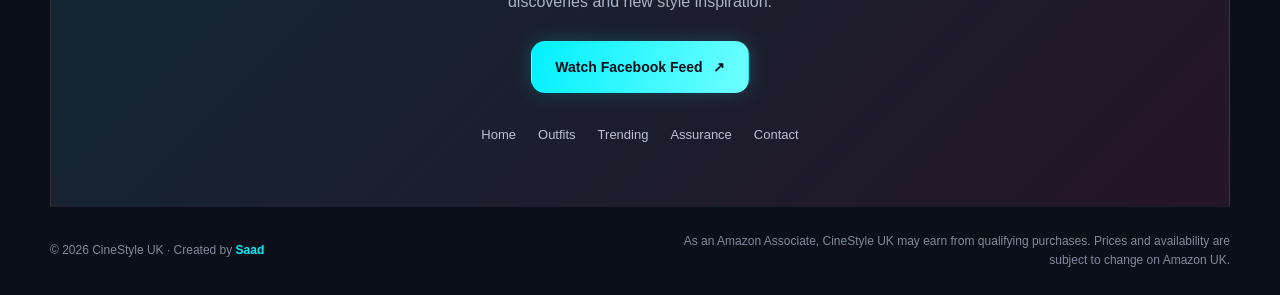
==== commit 401fb380: "Update index.html" ====
--- a/index.html
+++ b/index.html
@@ -3,35 +3,62 @@
 <head>
     <meta charset="UTF-8">
     <meta name="viewport" content="width=device-width, initial-scale=1.0">
+
     <title>CineStyle UK | Iconic Actor Outfits</title>
+
     <meta name="description" content="CineStyle UK - Discover cinematic-inspired outfits from iconic actors and shop your favourite looks through Amazon UK.">
-    <!-- Font Awesome Icons for Professional Look -->
-    <link rel="stylesheet" href="https://cloudflare.com">
+
     <style>
+        /* ================================
+           GLOBAL RESET
+        ================================= */
         * {
             margin: 0;
             padding: 0;
             box-sizing: border-box;
-            font-family: 'Segoe UI', Roboto, Helvetica, Arial, sans-serif;
+        }
+
+        html {
             scroll-behavior: smooth;
         }
 
-        :root {
-            --bg-dark: #0b0f19;
-            --card-bg: rgba(255, 255, 255, 0.04);
-            --primary-neon: #00f0ff;
-            --secondary-neon: #ff007f;
-            --text-muted: #aab3c5;
-        }
-
         body {
-            background-color: var(--bg-dark);
+            font-family: Arial, Helvetica, sans-serif;
+            background: #0b0f19;
             color: #ffffff;
             overflow-x: hidden;
             line-height: 1.6;
         }
 
-        /* Smooth Moving Radial Background */
+        a {
+            color: inherit;
+            text-decoration: none;
+        }
+
+        img {
+            max-width: 100%;
+            display: block;
+        }
+
+        button,
+        a {
+            -webkit-tap-highlight-color: transparent;
+        }
+
+        :root {
+            --bg: #0b0f19;
+            --card: rgba(255, 255, 255, 0.055);
+            --border: rgba(255, 255, 255, 0.12);
+            --primary: #00f0ff;
+            --secondary: #ff007f;
+            --white: #ffffff;
+            --muted: #aab3c5;
+            --container: 1180px;
+        }
+
+        /* ================================
+           ANIMATED BACKGROUND
+        ================================= */
         body::before {
             content: "";
             position: fixed;
@@ -39,10 +66,16 @@
             height: 650px;
             top: -220px;
             left: -180px;
-            background: radial-gradient(circle, rgba(0, 240, 255, 0.15) 0%, transparent 70%);
-            filter: blur(50px);
+            background: radial-gradient(
+                circle,
+                rgba(0, 240, 255, 0.16) 0%,
+                rgba(0, 240, 255, 0.04) 38%,
+                transparent 70%
+            );
+            filter: blur(20px);
+            animation: backgroundMove 12s ease-in-out infinite alternate;
+            pointer-events: none;
             z-index: -2;
-            pointer-events: none;
         }
 
         body::after {
@@ -52,267 +85,1961 @@
             height: 600px;
             right: -200px;
             bottom: -200px;
-            background: radial-gradient(circle, rgba(255, 0, 127, 0.12) 0%, transparent 70%);
-            filter: blur(50px);
+            background: radial-gradient(
+                circle,
+                rgba(255, 0, 127, 0.13) 0%,
+                rgba(255, 0, 127, 0.04) 38%,
+                transparent 70%
+            );
+            filter: blur(20px);
+            animation: backgroundMoveTwo 14s ease-in-out infinite alternate;
+            pointer-events: none;
             z-index: -2;
-            pointer-events: none;
+        }
+
+        @keyframes backgroundMove {
+            from {
+                transform: translate(0, 0);
+            }
+
+            to {
+                transform: translate(280px, 160px);
+            }
+        }
+
+        @keyframes backgroundMoveTwo {
+            from {
+                transform: translate(0, 0);
+            }
+
+            to {
+                transform: translate(-220px, -160px);
+            }
         }
 
         .container {
-            width: min(1180px, calc(100% - 40px));
+            width: min(var(--container), calc(100% - 40px));
             margin: 0 auto;
         }
 
-        /* HEADER */
+        /* ================================
+           HEADER
+        ================================= */
         .header {
             position: sticky;
             top: 0;
             z-index: 1000;
             padding: 16px 0;
-            background: rgba(11, 15, 25, 0.75);
+            background: rgba(11, 15, 25, 0.72);
             backdrop-filter: blur(20px);
+            -webkit-backdrop-filter: blur(20px);
             border-bottom: 1px solid rgba(255, 255, 255, 0.08);
         }
 
         .nav {
+            min-height: 60px;
             display: flex;
             align-items: center;
             justify-content: space-between;
+            gap: 30px;
         }
 
         .logo {
-            font-size: 22px;
+            display: inline-flex;
+            align-items: center;
+            gap: 10px;
+            font-size: 21px;
             font-weight: 800;
-            color: var(--primary-neon);
-            text-decoration: none;
+            letter-spacing: -0.5px;
+            transition: 0.3s ease;
+        }
+
+        .logo:hover {
+            transform: translateY(-2px);
+        }
+
+        .logo-icon {
+            width: 38px;
+            height: 38px;
+            border-radius: 12px;
+            display: grid;
+            place-items: center;
+            color: #061018;
+            font-size: 18px;
+            font-weight: 900;
+            background: linear-gradient(
+                135deg,
+                var(--primary),
+                #ffffff,
+                var(--secondary)
+            );
+            box-shadow:
+                0 0 15px rgba(0, 240, 255, 0.45),
+                0 0 25px rgba(255, 0, 127, 0.25);
+        }
+
+        .logo span {
+            color: var(--primary);
         }
 
         .nav-links {
             display: flex;
+            align-items: center;
+            gap: 28px;
             list-style: none;
-            gap: 25px;
         }
 
         .nav-links a {
+            position: relative;
             color: #dce2ee;
-            text-decoration: none;
             font-size: 14px;
             font-weight: 600;
-            transition: 0.3s;
+            transition: 0.3s ease;
+        }
+
+        .nav-links a::after {
+            content: "";
+            position: absolute;
+            left: 0;
+            bottom: -7px;
+            width: 0;
+            height: 2px;
+            border-radius: 10px;
+            background: linear-gradient(
+                90deg,
+                var(--primary),
+                var(--secondary)
+            );
+            transition: 0.3s ease;
         }
 
         .nav-links a:hover {
-            color: var(--primary-neon);
-        }
-
-        /* HERO SECTION */
+            color: var(--primary);
+        }
+
+        .nav-links a:hover::after {
+            width: 100%;
+        }
+
+        .nav-cta {
+            padding: 11px 18px;
+            border-radius: 30px;
+            border: 1px solid rgba(0, 240, 255, 0.3);
+            background: rgba(0, 240, 255, 0.08);
+            color: var(--primary);
+            font-size: 13px;
+            font-weight: 700;
+            transition: 0.3s ease;
+        }
+
+        .nav-cta:hover {
+            transform: scale(1.05);
+            background: var(--primary);
+            color: #071018;
+            box-shadow: 0 0 25px rgba(0, 240, 255, 0.45);
+        }
+
+        /* ================================
+           HERO
+        ================================= */
         .hero {
-            padding: 80px 0;
-            min-height: 75vh;
+            min-height: calc(100vh - 92px);
+            padding: 90px 0 100px;
             display: flex;
             align-items: center;
+            position: relative;
         }
 
         .hero-grid {
             display: grid;
-            grid-template-columns: 1.1fr 0.9fr;
-            gap: 50px;
+            grid-template-columns: 1.08fr 0.92fr;
             align-items: center;
-            width: 100%;
+            gap: 70px;
+        }
+
+        .eyebrow {
+            display: inline-flex;
+            align-items: center;
+            gap: 9px;
+            padding: 8px 13px;
+            margin-bottom: 24px;
+            border: 1px solid rgba(0, 240, 255, 0.22);
+            border-radius: 30px;
+            background: rgba(0, 240, 255, 0.06);
+            color: var(--primary);
+            font-size: 12px;
+            font-weight: 800;
+            text-transform: uppercase;
+            letter-spacing: 1.5px;
+        }
+
+        .eyebrow-dot {
+            width: 7px;
+            height: 7px;
+            border-radius: 50%;
+            background: var(--primary);
+            box-shadow: 0 0 12px var(--primary);
+            animation: pulse 1.6s infinite;
+        }
+
+        @keyframes pulse {
+            0%,
+            100% {
+                opacity: 1;
+                transform: scale(1);
+            }
+
+            50% {
+                opacity: 0.35;
+                transform: scale(0.65);
+            }
         }
 
         .hero h1 {
-            font-size: clamp(36px, 5vw, 68px);
-            line-height: 1.1;
-            margin-bottom: 20px;
+            max-width: 760px;
+            font-size: clamp(46px, 6vw, 82px);
+            line-height: 0.98;
+            letter-spacing: -4px;
+            margin-bottom: 25px;
+        }
+
+        .gradient-text {
+            background: linear-gradient(
+                90deg,
+                var(--primary),
+                #ffffff 45%,
+                var(--secondary)
+            );
+            -webkit-background-clip: text;
+            background-clip: text;
+            color: transparent;
+        }
+
+        .hero-description {
+            max-width: 590px;
+            color: var(--muted);
+            font-size: 17px;
+            margin-bottom: 34px;
+        }
+
+        .hero-buttons {
+            display: flex;
+            flex-wrap: wrap;
+            gap: 15px;
+        }
+
+        .btn {
+            min-height: 52px;
+            display: inline-flex;
+            align-items: center;
+            justify-content: center;
+            gap: 10px;
+            padding: 0 23px;
+            border-radius: 14px;
+            border: 1px solid transparent;
+            font-size: 14px;
             font-weight: 800;
-        }
-
-        .gradient-text {
-            background: linear-gradient(90deg, var(--primary-neon), #ffffff, var(--secondary-neon));
-            -webkit-background-clip: text;
-            -webkit-text-fill-color: transparent;
-        }
-
-        .hero p {
-            color: var(--text-muted);
-            font-size: 1.1rem;
-            margin-bottom: 30px;
-            max-width: 600px;
-        }
-
-        .hero-image-box img {
-            width: 100%;
-            max-width: 400px;
-            border-radius: 20px;
-            border: 1px solid rgba(255, 255, 255, 0.1);
-            box-shadow: 0 20px 40px rgba(0,0,0,0.5);
-            animation: floatAction 5s ease-in-out infinite;
-        }
-
-        @keyframes floatAction {
-            0%, 100% { transform: translateY(0px); }
-            50% { transform: translateY(-12px); }
-        }
-
-        .btn-prime {
-            display: inline-block;
-            background: linear-gradient(45deg, var(--primary-neon), var(--secondary-neon));
-            color: #fff;
-            padding: 14px 30px;
-            border-radius: 50px;
-            text-decoration: none;
-            font-weight: 700;
-            text-transform: uppercase;
-            font-size: 0.85rem;
-            box-shadow: 0 8px 20px rgba(255, 0, 127, 0.25);
-            transition: 0.3s;
-        }
-
-        .btn-prime:hover {
-            transform: scale(1.05);
-            box-shadow: 0 12px 25px rgba(0, 240, 255, 0.4);
-        }
-
-        /* OUTFITS GRID */
-        .shop-section { padding: 80px 0; }
-        .sec-title { text-align: center; margin-bottom: 50px; }
-        .sec-title h2 { font-size: 2.2rem; margin-bottom: 10px; }
-        .sec-title p { color: var(--text-muted); }
-
-        .grid-container {
-            display: grid;
-            grid-template-columns: repeat(auto-fit, minmax(300px, 1fr));
-            gap: 30px;
-        }
-
-        .item-card {
-            background: var(--card-bg);
-            border: 1px solid rgba(255, 255, 255, 0.06);
-            backdrop-filter: blur(10px);
-            border-radius: 16px;
-            padding: 20px;
-            text-align: center;
-            transition: 0.4s;
-        }
-
-        .item-card:hover {
-            transform: translateY(-10px);
-            border-color: var(--primary-neon);
-            box-shadow: 0 15px 30px rgba(0, 240, 255, 0.15);
-        }
-
-        .img-wrapper img {
-            width: 100%;
-            height: 280px;
-            object-fit: cover;
-            border-radius: 12px;
-            margin-bottom: 20px;
-        }
-
-        .item-card h3 { margin-bottom: 8px; font-size: 1.3rem; }
-        .item-card p { color: var(--text-muted); font-size: 0.95rem; margin-bottom: 20px; }
-
-        .btn-amazon {
-            display: block;
-            background: #ff9900;
-            color: #111;
-            padding: 12px;
-            border-radius: 8px;
-            text-decoration: none;
-            font-weight: 700;
-            transition: 0.3s;
-        }
-
-        .btn-amazon:hover { background: #ffb347; }
-
-        /* SPOTLIGHT */
-        .trending-section { padding: 60px 0; }
-        .featured-banner-box {
-            background: linear-gradient(135deg, rgba(255,0,127,0.08), rgba(0,240,255,0.08));
-            border: 1px solid rgba(255,255,255,0.1);
-            border-radius: 24px;
-            padding: 40px;
+            cursor: pointer;
+            transition:
+                transform 0.3s ease,
+                box-shadow 0.3s ease,
+                background 0.3s ease;
+        }
+
+        .btn-primary {
+            background: linear-gradient(
+                110deg,
+                var(--primary),
+                #6fffff
+            );
+            color: #071018;
+            box-shadow: 0 0 20px rgba(0, 240, 255, 0.2);
+        }
+
+        .btn-secondary {
+            background: rgba(255, 255, 255, 0.045);
+            border-color: rgba(255, 255, 255, 0.14);
+            color: white;
+        }
+
+        .btn:hover {
+            transform: translateY(-4px) scale(1.04);
+        }
+
+        .btn-primary:hover {
+            box-shadow:
+                0 0 18px rgba(0, 240, 255, 0.65),
+                0 10px 40px rgba(0, 240, 255, 0.18);
+            animation: buttonBounce 0.7s ease;
+        }
+
+        .btn-secondary:hover {
+            border-color: rgba(255, 0, 127, 0.5);
+            box-shadow: 0 0 25px rgba(255, 0, 127, 0.2);
+        }
+
+        @keyframes buttonBounce {
+            0% {
+                transform: translateY(0) scale(1);
+            }
+
+            40% {
+                transform: translateY(-7px) scale(1.06);
+            }
+
+            70% {
+                transform: translateY(-2px) scale(1.03);
+            }
+
+            100% {
+                transform: translateY(-4px) scale(1.04);
+            }
+        }
+
+        /* ================================
+           HERO ACTOR VISUAL
+        ================================= */
+        .hero-visual {
+            min-height: 560px;
+            position: relative;
             display: flex;
             align-items: center;
-            gap: 30px;
+            justify-content: center;
+        }
+
+        .visual-glow {
+            position: absolute;
+            width: 330px;
+            height: 330px;
+            border-radius: 50%;
+            background: radial-gradient(
+                circle,
+                rgba(0, 240, 255, 0.25),
+                rgba(255, 0, 127, 0.12),
+                transparent 70%
+            );
+            filter: blur(25px);
+        }
+
+        .actor-card {
+            position: absolute;
+            width: 230px;
+            height: 330px;
+            overflow: hidden;
+            border: 1px solid rgba(255, 255, 255, 0.15);
+            border-radius: 24px;
+            background: rgba(255, 255, 255, 0.05);
+            box-shadow:
+                0 30px 80px rgba(0, 0, 0, 0.5),
+                0 0 35px rgba(0, 240, 255, 0.08);
+            backdrop-filter: blur(15px);
+        }
+
+        .actor-card img {
+            width: 100%;
+            height: 100%;
+            object-fit: cover;
+        }
+
+        .actor-card::after {
+            content: "";
+            position: absolute;
+            inset: 0;
+            background: linear-gradient(
+                to top,
+                rgba(5, 8, 15, 0.85),
+                transparent 55%
+            );
+        }
+
+        .actor-info {
+            position: absolute;
+            z-index: 2;
+            bottom: 20px;
+            left: 20px;
+        }
+
+        .actor-info small {
+            display: block;
+            color: var(--primary);
+            font-size: 10px;
+            font-weight: 800;
+            text-transform: uppercase;
+            letter-spacing: 1px;
+        }
+
+        .actor-info strong {
+            display: block;
+            margin-top: 4px;
+            font-size: 18px;
+        }
+
+        .actor-card.card-one {
+            transform: translateX(-110px) rotate(-9deg);
+            animation: floatingOne 5s ease-in-out infinite;
+            z-index: 1;
+        }
+
+        .actor-card.card-two {
+            transform: translateY(-12px);
+            animation: floatingTwo 5s ease-in-out infinite;
+            z-index: 3;
+        }
+
+        .actor-card.card-three {
+            transform: translateX(110px) rotate(9deg);
+            animation: floatingThree 5s ease-in-out infinite;
+            z-index: 2;
+        }
+
+        @keyframes floatingOne {
+            0%,
+            100% {
+                margin-top: 0;
+            }
+
+            50% {
+                margin-top: -18px;
+            }
+        }
+
+        @keyframes floatingTwo {
+            0%,
+            100% {
+                margin-top: -12px;
+            }
+
+            50% {
+                margin-top: 12px;
+            }
+        }
+
+        @keyframes floatingThree {
+            0%,
+            100% {
+                margin-top: 0;
+            }
+
+            50% {
+                margin-top: -22px;
+            }
+        }
+
+        .floating-tag {
+            position: absolute;
+            z-index: 5;
+            padding: 11px 14px;
+            border-radius: 13px;
+            border: 1px solid rgba(0, 240, 255, 0.22);
+            background: rgba(11, 15, 25, 0.75);
+            backdrop-filter: blur(15px);
+            color: #eafaff;
+            font-size: 11px;
+            font-weight: 700;
+            box-shadow: 0 15px 35px rgba(0, 0, 0, 0.3);
+        }
+
+        .tag-top {
+            top: 45px;
+            right: 5px;
+            animation: tagFloat 4s ease-in-out infinite;
+        }
+
+        .tag-bottom {
+            bottom: 60px;
+            left: 10px;
+            animation: tagFloat 4.5s ease-in-out infinite reverse;
+        }
+
+        @keyframes tagFloat {
+            0%,
+            100% {
+                transform: translateY(0);
+            }
+
+            50% {
+                transform: translateY(-10px);
+            }
+        }
+
+        /* ================================
+           SECTION HEADING
+        ================================= */
+        .section {
+            padding: 105px 0;
+        }
+
+        .section-heading {
+            max-width: 720px;
+            margin-bottom: 45px;
+        }
+
+        .section-heading.center {
+            margin-left: auto;
+            margin-right: auto;
+            text-align: center;
+        }
+
+        .section-kicker {
+            margin-bottom: 12px;
+            color: var(--secondary);
+            font-size: 12px;
+            font-weight: 900;
+            text-transform: uppercase;
+            letter-spacing: 2px;
+        }
+
+        .section-heading h2 {
+            font-size: clamp(34px, 5vw, 58px);
+            line-height: 1.05;
+            letter-spacing: -2px;
+            margin-bottom: 17px;
+        }
+
+        .section-heading p {
+            color: var(--muted);
+            font-size: 16px;
+        }
+
+        /* ================================
+           OUTFITS GRID
+        ================================= */
+        .outfits-grid {
+            display: grid;
+            grid-template-columns: repeat(3, 1fr);
+            gap: 25px;
+        }
+
+        .product-card {
+            position: relative;
+            overflow: hidden;
+            border: 1px solid var(--border);
+            border-radius: 23px;
+            background: linear-gradient(
+                145deg,
+                rgba(255, 255, 255, 0.08),
+                rgba(255, 255, 255, 0.025)
+            );
+            backdrop-filter: blur(15px);
+            transition:
+                transform 0.45s cubic-bezier(0.2, 0.8, 0.2, 1),
+                box-shadow 0.45s ease,
+                border-color 0.45s ease;
+        }
+
+        .product-card:hover {
+            transform: translateY(-15px) scale(1.025);
+            border-color: rgba(0, 240, 255, 0.32);
+            box-shadow:
+                0 28px 65px rgba(0, 0, 0, 0.5),
+                0 0 35px rgba(0, 240, 255, 0.13);
+        }
+
+        .product-image {
+            height: 350px;
+            overflow: hidden;
+            position: relative;
+        }
+
+        .product-image img {
+            width: 100%;
+            height: 100%;
+            object-fit: cover;
+            transition: transform 0.6s ease;
+        }
+
+        .product-card:hover .product-image img {
+            transform: scale(1.08);
+        }
+
+        .product-label {
+            position: absolute;
+            top: 17px;
+            left: 17px;
+            padding: 7px 10px;
+            border-radius: 20px;
+            background: rgba(5, 8, 15, 0.7);
+            border: 1px solid rgba(255, 255, 255, 0.13);
+            backdrop-filter: blur(10px);
+            color: var(--primary);
+            font-size: 10px;
+            font-weight: 900;
+            text-transform: uppercase;
+        }
+
+        .product-content {
+            padding: 23px;
+        }
+
+        .product-content h3 {
+            margin-bottom: 7px;
+            font-size: 21px;
+        }
+
+        .product-content p {
+            min-height: 52px;
+            color: var(--muted);
+            font-size: 13px;
+        }
+
+        .product-bottom {
+            margin-top: 20px;
+            display: flex;
+            align-items: center;
+            justify-content: space-between;
+            gap: 15px;
+        }
+
+        .rating {
+            color: #ffd66b;
+            font-size: 13px;
+            white-space: nowrap;
+        }
+
+        .shop-btn {
+            padding: 10px 14px;
+            border-radius: 10px;
+            background: rgba(0, 240, 255, 0.1);
+            border: 1px solid rgba(0, 240, 255, 0.2);
+            color: var(--primary);
+            font-size: 12px;
+            font-weight: 800;
+            transition: 0.3s ease;
+        }
+
+        .shop-btn:hover {
+            background: var(--primary);
+            color: #061018;
+            box-shadow: 0 0 20px rgba(0, 240, 255, 0.4);
+        }
+
+        /* ================================
+           TRENDING SPOTLIGHT
+        ================================= */
+        .spotlight {
+            padding: 35px 0;
+        }
+
+        .spotlight-box {
+            position: relative;
+            min-height: 390px;
+            overflow: hidden;
+            border-radius: 30px;
+            display: flex;
+            align-items: center;
+            padding: 55px;
+            background:
+                radial-gradient(
+                    circle at 80% 30%,
+                    rgba(0, 240, 255, 0.35),
+                    transparent 35%
+                ),
+                radial-gradient(
+                    circle at 20% 80%,
+                    rgba(255, 0, 127, 0.3),
+                    transparent 35%
+                ),
+                linear-gradient(
+                    120deg,
+                    #11182b,
+                    #190d20,
+                    #091b24
+                );
+            border: 1px solid rgba(255, 255, 255, 0.13);
+            box-shadow: 0 30px 90px rgba(0, 0, 0, 0.4);
+        }
+
+        .spotlight-box::before {
+            content: "";
+            position: absolute;
+            width: 320px;
+            height: 320px;
+            right: 10%;
+            top: -100px;
+            border-radius: 50%;
+            border: 1px solid rgba(0, 240, 255, 0.25);
+            box-shadow:
+                0 0 40px rgba(0, 240, 255, 0.12),
+                inset 0 0 40px rgba(0, 240, 255, 0.08);
+            animation: rotateCircle 12s linear infinite;
+        }
+
+        @keyframes rotateCircle {
+            from {
+                transform: rotate(0deg);
+            }
+
+            to {
+                transform: rotate(360deg);
+            }
+        }
+
+        .spotlight-content {
+            position: relative;
+            z-index: 2;
+            max-width: 670px;
+        }
+
+        .spotlight-content span {
+            color: var(--primary);
+            font-size: 12px;
+            font-weight: 900;
+            text-transform: uppercase;
+            letter-spacing: 2px;
+        }
+
+        .spotlight-content h2 {
+            margin: 13px 0 15px;
+            font-size: clamp(35px, 5vw, 62px);
+            line-height: 1;
+            letter-spacing: -2px;
+        }
+
+        .spotlight-content p {
+            max-width: 570px;
+            margin-bottom: 25px;
+            color: #c1c9d7;
+        }
+
+        /* ================================
+           FEATURES
+        ================================= */
+        .features {
+            display: grid;
+            grid-template-columns: repeat(3, 1fr);
+            gap: 22px;
+        }
+
+        .feature {
+            position: relative;
+            padding: 30px;
+            min-height: 250px;
+            border: 1px solid var(--border);
+            border-radius: 22px;
+            background: rgba(255, 255, 255, 0.045);
+            backdrop-filter: blur(15px);
+            transition: 0.35s ease;
+        }
+
+        .feature:hover {
+            transform: translateY(-8px);
+            border-color: rgba(255, 0, 127, 0.3);
+            box-shadow: 0 20px 45px rgba(0, 0, 0, 0.3);
+        }
+
+        .feature-icon {
+            width: 55px;
+            height: 55px;
+            margin-bottom: 25px;
+            display: grid;
+            place-items: center;
+            border-radius: 16px;
+            border: 1px solid rgba(0, 240, 255, 0.22);
+            background: linear-gradient(
+                135deg,
+                rgba(0, 240, 255, 0.13),
+                rgba(255, 0, 127, 0.12)
+            );
+            color: var(--primary);
+            font-size: 25px;
+        }
+
+        .feature h3 {
+            margin-bottom: 9px;
+            font-size: 19px;
+        }
+
+        .feature p {
+            color: var(--muted);
+            font-size: 13px;
+        }
+
+        .metric {
+            position: absolute;
+            top: 29px;
+            right: 28px;
+            color: var(--secondary);
+            font-size: 12px;
+            font-weight: 900;
+        }
+
+        /* ================================
+           FOOTER CTA
+        ================================= */
+        .footer {
+            padding: 30px 0 0;
+        }
+
+        .footer-cta {
+            position: relative;
+            overflow: hidden;
+            padding: 60px;
+            border-radius: 30px 30px 0 0;
+            border: 1px solid rgba(255, 255, 255, 0.1);
+            border-bottom: 0;
+            background:
+                linear-gradient(
+                    135deg,
+                    rgba(0, 240, 255, 0.08),
+                    rgba(255, 0, 127, 0.08)
+                ),
+                rgba(255, 255, 255, 0.035);
+            text-align: center;
+        }
+
+        .footer-cta h2 {
+            font-size: clamp(32px, 5vw, 58px);
+            line-height: 1;
+            margin-bottom: 15px;
+        }
+
+        .footer-cta p {
+            max-width: 620px;
+            margin: 0 auto 27px;
+            color: var(--muted);
+        }
+
+        .footer-links {
+            display: flex;
+            justify-content: center;
             flex-wrap: wrap;
-        }
-        .feat-text { flex: 1; min-width: 300px; }
-        .feat-text h3 { font-size: 1.8rem; margin-bottom: 15px; }
-
-        /* ASSURANCE FEATURES */
-        .why-us { padding: 60px 0; }
-        .features-row { display: flex; flex-wrap: wrap; gap: 20px; }
-        .feature-box {
-            flex: 1;
-            min-width: 250px;
-            background: rgba(255,255,255,0.02);
-            border: 1px solid rgba(255,255,255,0.04);
-            border-radius: 12px;
-            padding: 25px;
-            text-align: center;
-        }
-        .feature-box i { font-size: 2.2rem; color: var(--primary-neon); margin-bottom: 15px; }
-
-        /* FOOTER */
-        footer {
-            background: #060911;
-            padding: 40px 20px;
-            border-top: 1px solid rgba(255, 255, 255, 0.05);
-            margin-top: 60px;
-        }
-        .footer-container {
+            gap: 22px;
+            margin-top: 32px;
+        }
+
+        .footer-links a {
+            color: #b8c1d2;
+            font-size: 13px;
+            transition: 0.3s ease;
+        }
+
+        .footer-links a:hover {
+            color: var(--primary);
+        }
+
+        .footer-bottom {
+            padding: 25px 0;
             display: flex;
+            align-items: center;
             justify-content: space-between;
-            align-items: center;
-            max-width: 1180px;
-            margin: 0 auto;
-            flex-wrap: wrap;
             gap: 20px;
-        }
-
-        @media (max-width: 768px) {
-            .hero-grid { grid-template-columns: 1fr; text-align: center; }
-            .hero-image-box { order: -1; }
-            .nav-links { display: none; }
-        }
+            color: #7f899c;
+            font-size: 12px;
+            border-top: 1px solid rgba(255, 255, 255, 0.07);
+        }
+
+        .creator {
+            color: var(--primary);
+            font-weight: 800;
+        }
+
+        .affiliate-note {
+            max-width: 560px;
+            text-align: right;
+        }
+
+        /* ================================
+           SCROLL REVEAL
+        ================================= */
+        .reveal {
+            opacity: 0;
+            transform: translateY(30px);
+            transition:
+                opacity 0.8s ease,
+                transform 0.8s ease;
+        }
+
+        .reveal.active {
+            opacity: 1;
+            transform: translateY(0);
+        }
+
+        /* ================================
+           RESPONSIVE TABLET
+        ================================= */
+        @media (max-width: 950px) {
+            .hero-grid {
+                grid-template-columns: 1fr;
+                gap: 45px;
+            }
+
+            .hero {
+                padding-top: 65px;
+            }
+
+            .hero-content {
+                text-align: center;
+            }
+
+            .hero-description {
+                margin-left: auto;
+                margin-right: auto;
+            }
+
+            .hero-buttons {
+                justify-content: center;
+            }
+
+            .hero-visual {
+                min-height: 500px;
+            }
+
+            .outfits-grid,
+            .features {
+                grid-template-columns: repeat(2, 1fr);
+            }
+
+            .product-card:last-child {
+                grid-column: 1 / -1;
+                max-width: 480px;
+                width: 100%;
+                margin: 0 auto;
+            }
+
+            .spotlight-box {
+                padding: 45px;
+            }
+        }
+
+        /* ================================
+           RESPONSIVE MOBILE
+        ================================= */
+        @media (max-width: 680px) {
+            .container {
+                width: min(100% - 28px, var(--container));
+            }
+
+            .header {
+                padding: 11px 0;
+            }
+
+            .nav {
+                min-height: 55px;
+            }
+
+            .nav-links {
+                display: none;
+            }
+
+            .nav-cta {
+                padding: 9px 13px;
+            }
+
+            .logo {
+                font-size: 17px;
+            }
+
+            .logo-icon {
+                width: 34px;
+                height: 34px;
+                border-radius: 10px;
+            }
+
+            .hero {
+                min-height: auto;
+                padding: 65px 0 55px;
+            }
+
+            .hero h1 {
+                font-size: clamp(43px, 13vw, 65px);
+                letter-spacing: -2.8px;
+            }
+
+            .hero-description {
+                font-size: 15px;
+            }
+
+            .hero-visual {
+                min-height: 410px;
+                transform: scale(0.83);
+                margin-top: -25px;
+                margin-bottom: -30px;
+            }
+
+            .actor-card {
+                width: 190px;
+                height: 285px;
+            }
+
+            .actor-card.card-one {
+                transform: translateX(-83px) rotate(-7deg);
+            }
+
+            .actor-card.card-three {
+                transform: translateX(83px) rotate(7deg);
+            }
+
+            .floating-tag {
+                font-size: 9px;
+            }
+
+            .tag-top {
+                right: -5px;
+            }
+
+            .tag-bottom {
+                left: -5px;
+            }
+
+            .section {
+                padding: 70px 0;
+            }
+
+            .section-heading h2 {
+                letter-spacing: -1.5px;
+            }
+
+            .outfits-grid,
+            .features {
+                grid-template-columns: 1fr;
+            }
+
+            .product-card:last-child {
+                grid-column: auto;
+                max-width: none;
+            }
+
+            .product-image {
+                height: 330px;
+            }
+
+            .spotlight {
+                padding: 20px 0;
+            }
+
+            .spotlight-box {
+                min-height: 440px;
+                padding: 32px 25px;
+                border-radius: 24px;
+            }
+
+            .spotlight-content h2 {
+                font-size: 41px;
+            }
+
+            .footer-cta {
+                padding: 45px 22px;
+                border-radius: 24px 24px 0 0;
+            }
+
+            .footer-bottom {
+                flex-direction: column;
+                text-align: center;
+            }
+
+            .affiliate-note {
+                text-align: center;
+            }
+        }
+
+        @media (max-width: 430px) {
+            .hero-buttons {
+                flex-direction: column;
+            }
+
+            .btn {
+                width: 100%;
+            }
+
+            .hero-visual {
+                transform: scale(0.72);
+                margin-top: -45px;
+                margin-bottom: -65px;
+            }
+
+            .product-content {
+                padding: 20px;
+            }
+
+            .product-bottom {
+                align-items: flex-start;
+                flex-direction: column;
+            }
+
+            .shop-btn {
+                width: 100%;
+                text-align: center;
+            }
+
+            /* =========================================
+   EXTRA MOBILE + TABLET RESPONSIVENESS
+   DESIGN OTHERWISE UNCHANGED
+========================================= */
+
+/* TABLET */
+@media (min-width: 681px) and (max-width: 1024px) {
+
+    .container {
+        width: min(92%, 950px);
+    }
+
+    .nav-links {
+        gap: 18px;
+    }
+
+    .nav-links a {
+        font-size: 13px;
+    }
+
+    .hero {
+        padding: 70px 0 80px;
+    }
+
+    .hero-grid {
+        grid-template-columns: 1fr;
+        gap: 35px;
+        text-align: center;
+    }
+
+    .hero-content {
+        max-width: 760px;
+        margin: 0 auto;
+    }
+
+    .hero-description {
+        margin-left: auto;
+        margin-right: auto;
+    }
+
+    .hero-buttons {
+        justify-content: center;
+    }
+
+    .hero-visual {
+        min-height: 470px;
+        width: 100%;
+    }
+
+    .outfits-grid {
+        grid-template-columns: repeat(2, 1fr);
+    }
+
+    .product-card:last-child {
+        grid-column: 1 / -1;
+        width: 50%;
+        margin: 0 auto;
+    }
+
+    .features {
+        grid-template-columns: repeat(2, 1fr);
+    }
+
+    .feature:last-child {
+        grid-column: 1 / -1;
+        width: 50%;
+        margin: 0 auto;
+    }
+
+    .spotlight-box {
+        padding: 50px;
+    }
+}
+
+
+/* MOBILE */
+@media (max-width: 680px) {
+
+    .container {
+        width: calc(100% - 30px);
+    }
+
+    .nav {
+        gap: 10px;
+    }
+
+    .logo {
+        flex-shrink: 0;
+    }
+
+    .nav-cta {
+        white-space: nowrap;
+        font-size: 11px;
+    }
+
+    .hero {
+        padding: 55px 0 50px;
+    }
+
+    .hero h1 {
+        max-width: 100%;
+    }
+
+    .hero-description {
+        max-width: 100%;
+        line-height: 1.7;
+    }
+
+    .hero-buttons {
+        width: 100%;
+    }
+
+    .hero-buttons .btn {
+        width: 100%;
+    }
+
+    .hero-visual {
+        width: 100%;
+        min-height: 390px;
+        transform: scale(0.78);
+        margin-top: -20px;
+        margin-bottom: -45px;
+    }
+
+    .actor-card {
+        width: 185px;
+        height: 275px;
+    }
+
+    .actor-card.card-one {
+        transform: translateX(-75px) rotate(-7deg);
+    }
+
+    .actor-card.card-three {
+        transform: translateX(75px) rotate(7deg);
+    }
+
+    .floating-tag {
+        white-space: nowrap;
+    }
+
+    .tag-top {
+        right: 0;
+    }
+
+    .tag-bottom {
+        left: 0;
+    }
+
+    .section {
+        padding: 65px 0;
+    }
+
+    .section-heading {
+        margin-bottom: 32px;
+    }
+
+    .section-heading h2 {
+        font-size: 38px;
+    }
+
+    .outfits-grid {
+        grid-template-columns: 1fr;
+    }
+
+    .product-card:last-child {
+        grid-column: auto;
+        width: 100%;
+    }
+
+    .features {
+        grid-template-columns: 1fr;
+    }
+
+    .feature:last-child {
+        grid-column: auto;
+        width: 100%;
+    }
+
+    .spotlight-box {
+        padding: 35px 25px;
+        min-height: 410px;
+    }
+
+    .spotlight-content h2 {
+        font-size: 40px;
+    }
+
+    .footer-cta {
+        padding: 45px 22px;
+    }
+
+    .footer-bottom {
+        gap: 15px;
+    }
+}
+
+
+/* SMALL PHONES */
+@media (max-width: 430px) {
+
+    .container {
+        width: calc(100% - 24px);
+    }
+
+    .logo {
+        font-size: 15px;
+    }
+
+    .logo-icon {
+        width: 32px;
+        height: 32px;
+        font-size: 15px;
+    }
+
+    .nav-cta {
+        padding: 8px 10px;
+        font-size: 10px;
+    }
+
+    .hero h1 {
+        font-size: 45px;
+    }
+
+    .hero-visual {
+        transform: scale(0.68);
+        margin-top: -45px;
+        margin-bottom: -70px;
+    }
+
+    .spotlight-content h2 {
+        font-size: 36px;
+    }
+
+    .footer-links {
+        gap: 15px;
+    }
+}
     </style>
 </head>
+
 <body>
 
+    <!-- ================================
+         STICKY HEADER
+    ================================= -->
     <header class="header">
-        <div class="container nav">
-            <a href="#" class="logo"><i class="fa-solid fa-clapperboard"></i> CineStyle UK</a>
-            <ul class="nav-links">
-                <li><a href="#hero">Home</a></li>
-                <li><a href="#shop">Outfits</a></li>
-                <li><a href="#trending">Trending</a></li>
-                <li><a href="#why-us">Assurance</a></li>
-            </ul>
+        <div class="container">
+            <nav class="nav">
+
+                <a href="#home" class="logo">
+                    <span class="logo-icon">C</span>
+                    <span>CineStyle <span>UK</span></span>
+                </a>
+
+                <ul class="nav-links">
+                    <li><a href="#home">Home</a></li>
+                    <li><a href="#outfits">Outfits</a></li>
+                    <li><a href="#trending">Trending</a></li>
+                    <li><a href="#assurance">Assurance</a></li>
+                </ul>
+
+                <a href="#outfits" class="nav-cta">
+                    Explore Looks
+                </a>
+
+            </nav>
         </div>
     </header>
 
-    <section id="hero" class="hero">
-        <div class="container hero-grid">
-            <div class="hero-content">
-                <h1>Dress Like <span class="gradient-text">Cinema.</span></h1>
-                <p>Discover iconic actor-inspired jackets, caps and cinematic fashion picks curated for fans across the UK. Shop your favourite style seamlessly.</p>
-                <a href="#shop" class="btn-prime">Explore Outfits</a>
+
+    <main>
+
+        <!-- ================================
+             HERO SECTION
+        ================================= -->
+        <section class="hero" id="home">
+            <div class="container">
+                <div class="hero-grid">
+
+                    <div class="hero-content reveal">
+
+                        <div class="eyebrow">
+                            <span class="eyebrow-dot"></span>
+                            Amazon UK Style Edit
+                        </div>
+
+                        <h1>
+                            Dress Like
+                            <span class="gradient-text">Cinema.</span>
+                        </h1>
+
+                        <p class="hero-description">
+                            Discover iconic actor-inspired jackets, caps and
+                            cinematic fashion picks curated for fans across
+                            the UK. Find the look, discover the outfit and
+                            shop your favourite style.
+                        </p>
+
+                        <div class="hero-buttons">
+                            <a href="https://link.amazon/B0aIMmXue" class="btn btn-primary" target="_blank">
+                                Explore Outfits
+                                <span>→</span>
+                            </a>
+
+                            <a href="https://link.amazon/B0duQd8xL" class="btn btn-secondary" target="_blank">
+                                See What's Trending
+                            </a>
+                        </div>
+
+                    </div>
+
+
+                    <div class="hero-visual reveal">
+
+                        <div class="visual-glow"></div>
+
+                        <div class="floating-tag tag-top">
+                            ✦ UK Trending
+                        </div>
+
+                        <div class="floating-tag tag-bottom">
+                            ★ 4.5+ Customer Rated
+                        </div>
+
+
+                        <!-- Actor Card 1 -->
+                        <article class="actor-card card-one">
+                            <img
+                                src="https://images.unsplash.com/photo-1523398002811-999ca8dec234?auto=format&fit=crop&w=700&q=80"
+                                alt="Cinematic men's jacket style"
+                            >
+
+                            <div class="actor-info">
+                                <small>Inspired Look</small>
+                                <strong>Modern Jacket</strong>
+                            </div>
+                        </article>
+
+
+                        <!-- Actor Card 2 -->
+                        <article class="actor-card card-two">
+                            <img
+                                src="https://images.unsplash.com/photo-1515886657613-9f3515b0c78f?auto=format&fit=crop&w=700&q=80"
+                                alt="Fashion inspired cinematic outfit"
+                            >
+
+                            <div class="actor-info">
+                                <small>Cinema Style</small>
+                                <strong>Signature Look</strong>
+                            </div>
+                        </article>
+
+
+                        <!-- Actor Card 3 -->
+                        <article class="actor-card card-three">
+                            <img
+                                src="https://images.unsplash.com/photo-1500648767791-00dcc994a43e?auto=format&fit=crop&w=700&q=80"
+                                alt="Classic actor inspired fashion"
+                            >
+
+                            <div class="actor-info">
+                                <small>Classic Edit</small>
+                                <strong>Iconic Style</strong>
+                            </div>
+                        </article>
+
+                    </div>
+
+                </div>
             </div>
-            <div class="hero-image-box">
-                <img src="https://unsplash.com" alt="Cinematic Fashion">
+        </section>
+
+
+        <!-- ================================
+             OUTFITS SHOWCASE
+        ================================= -->
+        <section class="section" id="outfits">
+            <div class="container">
+
+                <div class="section-heading reveal">
+                    <div class="section-kicker">Curated Collection</div>
+
+                    <h2>
+                        Iconic Looks.
+                        <span class="gradient-text">Your Style.</span>
+                    </h2>
+
+                    <p>
+                        Explore three cinematic-inspired outfit ideas
+                        selected for fans who want to bring screen style
+                        into everyday UK fashion.
+                    </p>
+                </div>
+
+
+                <div class="outfits-grid">
+
+                    <!-- Product Card 1 -->
+                    <article class="product-card reveal">
+
+                        <div class="product-image">
+
+                            <span class="product-label">
+                                Actor Inspired
+                            </span>
+
+                            <img
+                                src="https://images.unsplash.com/photo-1551028719-00167b16eac5?auto=format&fit=crop&w=900&q=85"
+                                alt="Tom Hardy inspired leather jacket"
+                            >
+
+                        </div>
+
+                        <div class="product-content">
+
+                            <h3>Tom Hardy Jacket</h3>
+
+                            <p>
+                                A rugged cinematic-inspired jacket style
+                                for a bold everyday look.
+                            </p>
+
+                            <div class="product-bottom">
+
+                                <div class="rating">
+                                    ★★★★★
+                                </div>
+
+                                <a
+                                    href="https://link.amazon/B03bCk1b6"
+                                    target="_blank"
+                                    rel="noopener noreferrer"
+                                    class="shop-btn"
+                                >
+                                    View on Amazon UK →
+                                </a>
+
+                            </div>
+
+                        </div>
+
+                    </article>
+
+
+                    <!-- Product Card 2 -->
+                    <article class="product-card reveal">
+
+                        <div class="product-image">
+
+                            <span class="product-label">
+                                Classic Style
+                            </span>
+
+                            <img
+                                src="https://images.unsplash.com/photo-1521369909029-2afed882baee?auto=format&fit=crop&w=900&q=85"
+                                alt="Cillian Murphy inspired flat cap"
+                            >
+
+                        </div>
+
+                        <div class="product-content">
+
+                            <h3>Cillian Murphy Flat Cap</h3>
+
+                            <p>
+                                A timeless flat-cap inspired by classic
+                                British cinematic styling.
+                            </p>
+
+                            <div class="product-bottom">
+
+                                <div class="rating">
+                                    ★★★★★
+                                </div>
+
+                                <a
+                                    href="https://link.amazon/B0j2AkTtN"
+                                    target="_blank"
+                                    rel="noopener noreferrer"
+                                    class="shop-btn"
+                                >
+                                    View on Amazon UK →
+                                </a>
+
+                            </div>
+
+                        </div>
+
+                    </article>
+
+
+                    <!-- Product Card 3 -->
+                    <article class="product-card reveal">
+
+                        <div class="product-image">
+
+                            <span class="product-label">
+                                Trending
+                            </span>
+
+                            <img
+                                src="https://images.unsplash.com/photo-1519085360753-af0119f7cbe7?auto=format&fit=crop&w=900&q=85"
+                                alt="British actor inspired formal outfit"
+                            >
+
+                        </div>
+
+                        <div class="product-content">
+
+                            <h3>British Noir Suit</h3>
+
+                            <p>
+                                A sharp dark formal look inspired by modern
+                                British crime-film aesthetics.
+                            </p>
+
+                            <div class="product-bottom">
+
+                                <div class="rating">
+                                    ★★★★★
+                                </div>
+
+                                <a
+                                    href="https://link.amazon/B0aIMmXue"
+                                    target="_blank"
+                                    rel="noopener noreferrer"
+                                    class="shop-btn"
+                                >
+                                    View on Amazon UK →
+                                </a>
+
+                            </div>
+
+                        </div>
+
+                    </article>
+
+                </div>
+
             </div>
+        </section>
+
+
+        <!-- ================================
+             TRENDING SPOTLIGHT
+        ================================= -->
+        <section class="spotlight" id="trending">
+            <div class="container">
+
+                <div class="spotlight-box reveal">
+
+                    <div class="spotlight-content">
+
+                        <span>
+                            ✦ Weekly Style Spotlight
+                        </span>
+
+                        <h2>
+                            This Week's
+                            <span class="gradient-text">
+                                UK Choice
+                            </span>
+                        </h2>
+
+                        <p>
+                            The cinematic look everyone is talking about.
+                            Discover the latest actor-inspired fashion picks
+                            and find your next signature outfit.
+                        </p>
+
+                        <a
+                            href="https://pin.it/67cjMygVG"
+                            target="_blank"
+                            class="btn btn-primary"
+                        >
+                            Discover The Look
+                            <span>↗</span>
+                        </a>
+
+                    </div>
+
+                </div>
+
+            </div>
+        </section>
+
+
+        <!-- ================================
+             ASSURANCE GUIDE
+        ================================= -->
+        <section class="section" id="assurance">
+            <div class="container">
+
+                <div class="section-heading center reveal">
+
+                    <div class="section-kicker">
+                        Quality Guide
+                    </div>
+
+                    <h2>
+                        Shop With
+                        <span class="gradient-text">
+                            Confidence.
+                        </span>
+                    </h2>
+
+                    <p>
+                        We make discovering cinematic fashion simple,
+                        transparent and easy to explore.
+                    </p>
+
+                </div>
+
+
+                <div class="features">
+
+                    <!-- Feature 1 -->
+                    <article class="feature reveal">
+
+                        <span class="metric">
+                            01
+                        </span>
+
+                        <div class="feature-icon">
+                            ✓
+                        </div>
+
+                        <h3>
+                            Exact Match
+                        </h3>
+
+                        <p>
+                            We focus on finding products that closely
+                            represent the colours, shapes and overall
+                            styling of the featured cinematic look.
+                        </p>
+
+                    </article>
+
+
+                    <!-- Feature 2 -->
+                    <article class="feature reveal">
+
+                        <span class="metric">
+                            02
+                        </span>
+
+                        <div class="feature-icon">
+                            UK
+                        </div>
+
+                        <h3>
+                            Official UK Shipping
+                        </h3>
+
+                        <p>
+                            Product links take you toward Amazon UK listings,
+                            making it easier for UK shoppers to check current
+                            delivery and availability.
+                        </p>
+
+                    </article>
+
+
+                    <!-- Feature 3 -->
+                    <article class="feature reveal">
+
+                        <span class="metric">
+                            4.5+
+                        </span>
+
+                        <div class="feature-icon">
+                            ★
+                        </div>
+
+                        <h3>
+                            4.5+ Rating Focus
+                        </h3>
+
+                        <p>
+                            We highlight highly rated choices where possible,
+                            helping you make a more informed decision before
+                            visiting the retailer.
+                        </p>
+
+                    </article>
+
+                </div>
+
+            </div>
+        </section>
+
+    </main>
+
+
+    <!-- ================================
+         INTERACTIVE FOOTER
+    ================================= -->
+    <footer class="footer" id="footer">
+
+        <div class="container">
+
+            <div class="footer-cta reveal">
+
+                <div class="section-kicker">
+                    Stay In The Loop
+                </div>
+
+                <h2>
+                    More Looks.
+                    <span class="gradient-text">
+                        More Cinema.
+                    </span>
+                </h2>
+
+                <p>
+                    Follow our Facebook video feed for actor-inspired
+                    outfit edits, cinematic fashion discoveries and new
+                    style inspiration.
+                </p>
+
+                <a
+                    href="https://www.facebook.com/profile.php?id=61592102910177"
+                    target="_blank"
+                    rel="noopener noreferrer"
+                    class="btn btn-primary"
+                >
+                    Watch Facebook Feed
+                    <span>↗</span>
+                </a>
+
+                <div class="footer-links">
+                    <a href="#home">Home</a>
+                    <a href="#outfits">Outfits</a>
+                    <a href="#trending">Trending</a>
+                    <a href="#assurance">Assurance</a>
+                    <a href="#footer">Contact</a>
+                </div>
+
+            </div>
+
+
+            <div class="footer-bottom">
+
+                <div>
+                    © 2026 CineStyle UK · Created by
+                    <span class="creator">Saad</span>
+                </div>
+
+                <div class="affiliate-note">
+                    As an Amazon Associate, CineStyle UK may earn from
+                    qualifying purchases. Prices and availability are
+                    subject to change on Amazon UK.
+                </div>
+
+            </div>
+
         </div>
-    </section>
-
-    <section id="shop" class="shop-section">
-        <div class="container">
-            <div class="sec-title">
-                <h2>Iconic Looks. Your Style.</h2>
-                <p>Selected cinematic outfit ideas for everyday UK fashion.</p>
-            </div>
-            <div class="grid-container">
-                <!-- Card 1 -->
-                <div class="item-card">
-                    <div class="img-wrapper"><img src="https://unsplash.com" alt="Tom Hardy Jacket"></div>
+
+    </footer>
+
+
+    <!-- ================================
+         JAVASCRIPT
+    ================================= -->
+    <script>
+        document.addEventListener("DOMContentLoaded", function () {
+
+            const revealElements = document.querySelectorAll(".reveal");
+
+            const revealObserver = new IntersectionObserver(
+                function (entries) {
+
+                    entries.forEach(function (entry) {
+
+                        if (entry.isIntersecting) {
+                            entry.target.classList.add("active");
+                        }
+
+                    });
+
+                },
+                {
+                    threshold: 0.12
+                }
+            );
+
+
+            revealElements.forEach(function (element) {
+                revealObserver.observe(element);
+            });
+
+
+            const anchorLinks = document.querySelectorAll(
+                'a[href^="#"]'
+            );
+
+            anchorLinks.forEach(function (link) {
+
+                link.addEventListener("click", function (event) {
+
+                    const targetId = this.getAttribute("href");
+
+                    if (
+                        targetId &&
+                        targetId !== "#"
+                    ) {
+
+                        const target =
+                            document.querySelector(targetId);
+
+                        if (target) {
+
+                            event.preventDefault();
+
+                            target.scrollIntoView({
+                                behavior: "smooth",
+                                block: "start"
+                            });
+
+                        }
+
+                    }
+
+                });
+
+            });
+
+
+            const cards =
+                document.querySelectorAll(".product-card");
+
+            cards.forEach(function (card) {
+
+                card.addEventListener(
+                    "mousemove",
+                    function (event) {
+
+                        const rect =
+                            card.getBoundingClientRect();
+
+                        const x =
+                            event.clientX - rect.left;
+
+                        const y =
+                            event.clientY - rect.top;
+
+                        const rotateY =
+                            ((x / rect.width) - 0.5) * 5;
+
+                        const rotateX =
+                            ((y / rect.height) - 0.5) * -5;
+
+                        card.style.transform =
+                            "translateY(-15px) scale(1.025) rotateX(" +
+                            rotateX +
+                            "deg) rotateY(" +
+                            rotateY +
+                            "deg)";
+
+                    }
+                );
+
+
+                card.addEventListener(
+                    "mouseleave",
+                    function () {
+
+                        card.style.transform =
+                            "translateY(0) scale(1) rotateX(0) rotateY(0)";
+
+                    }
+                );
+
+            });
+
+        });
+    </script>
+
+</body>
+</html>
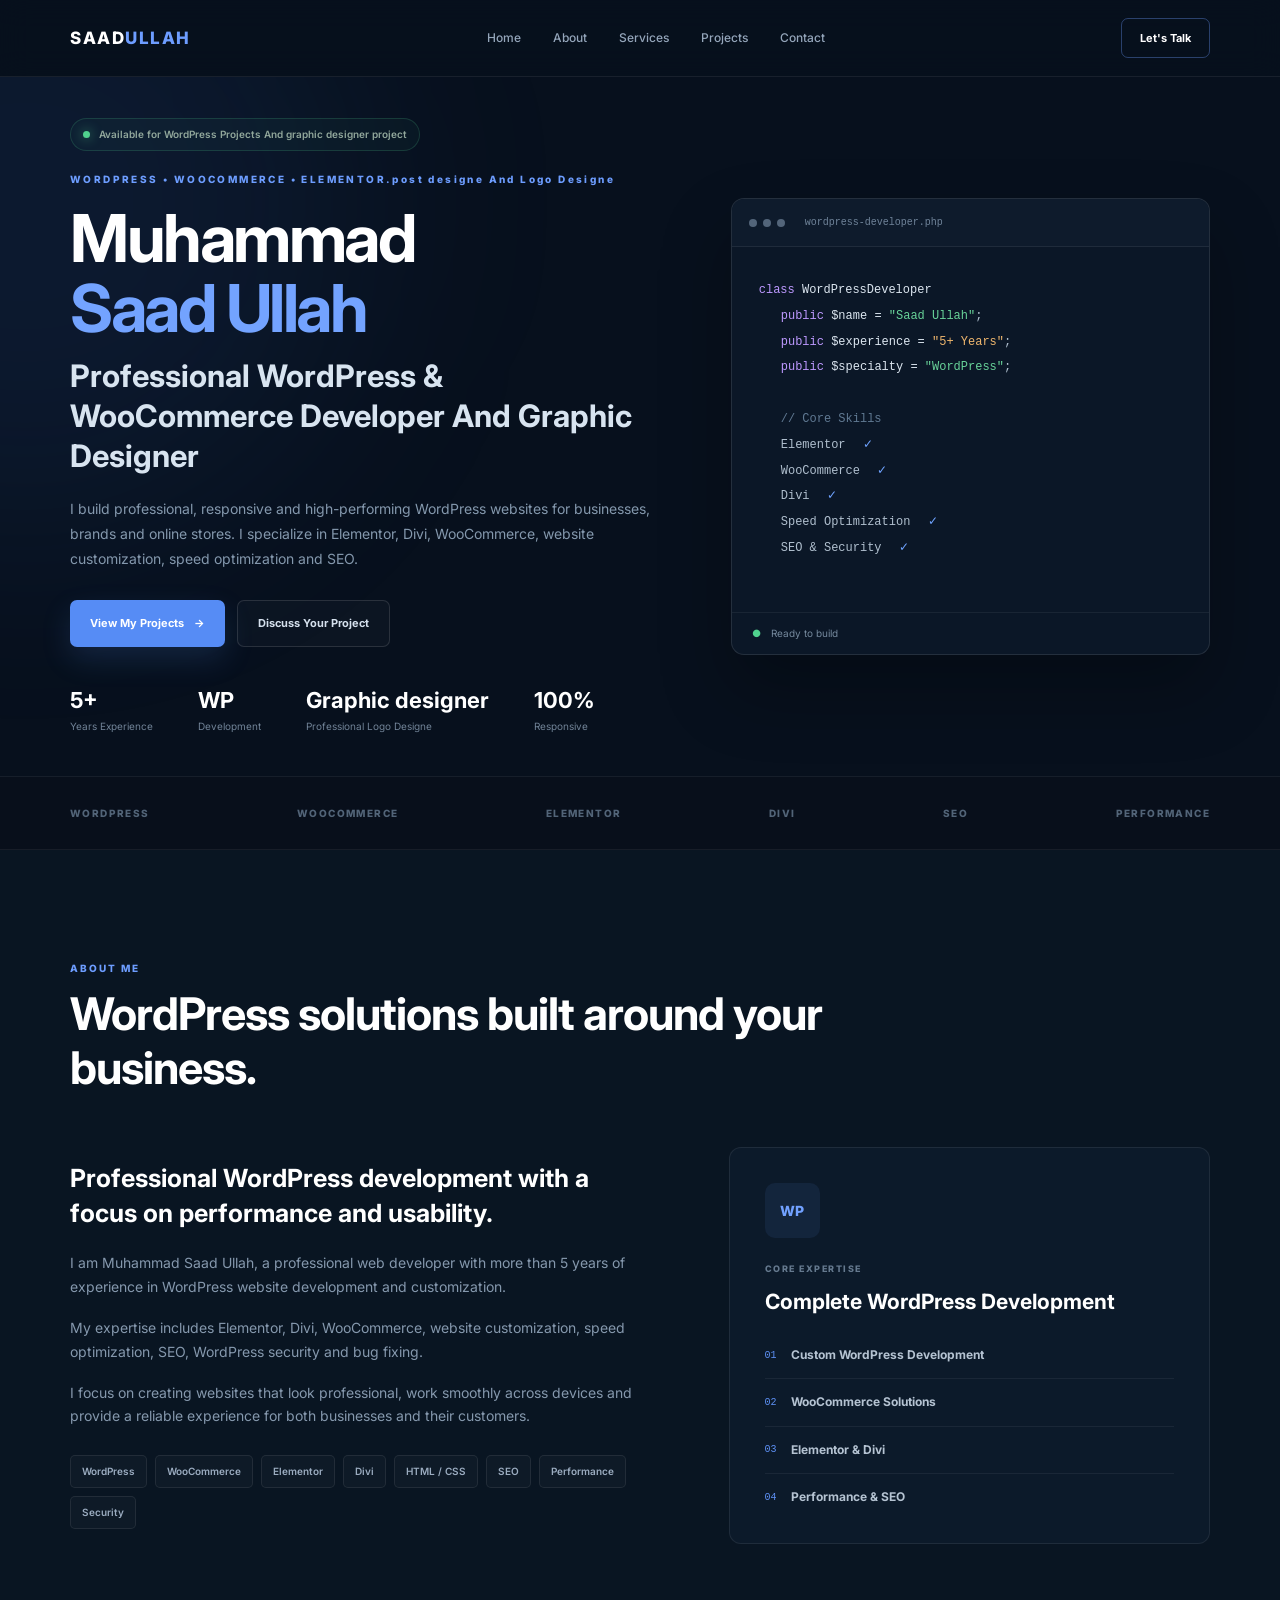
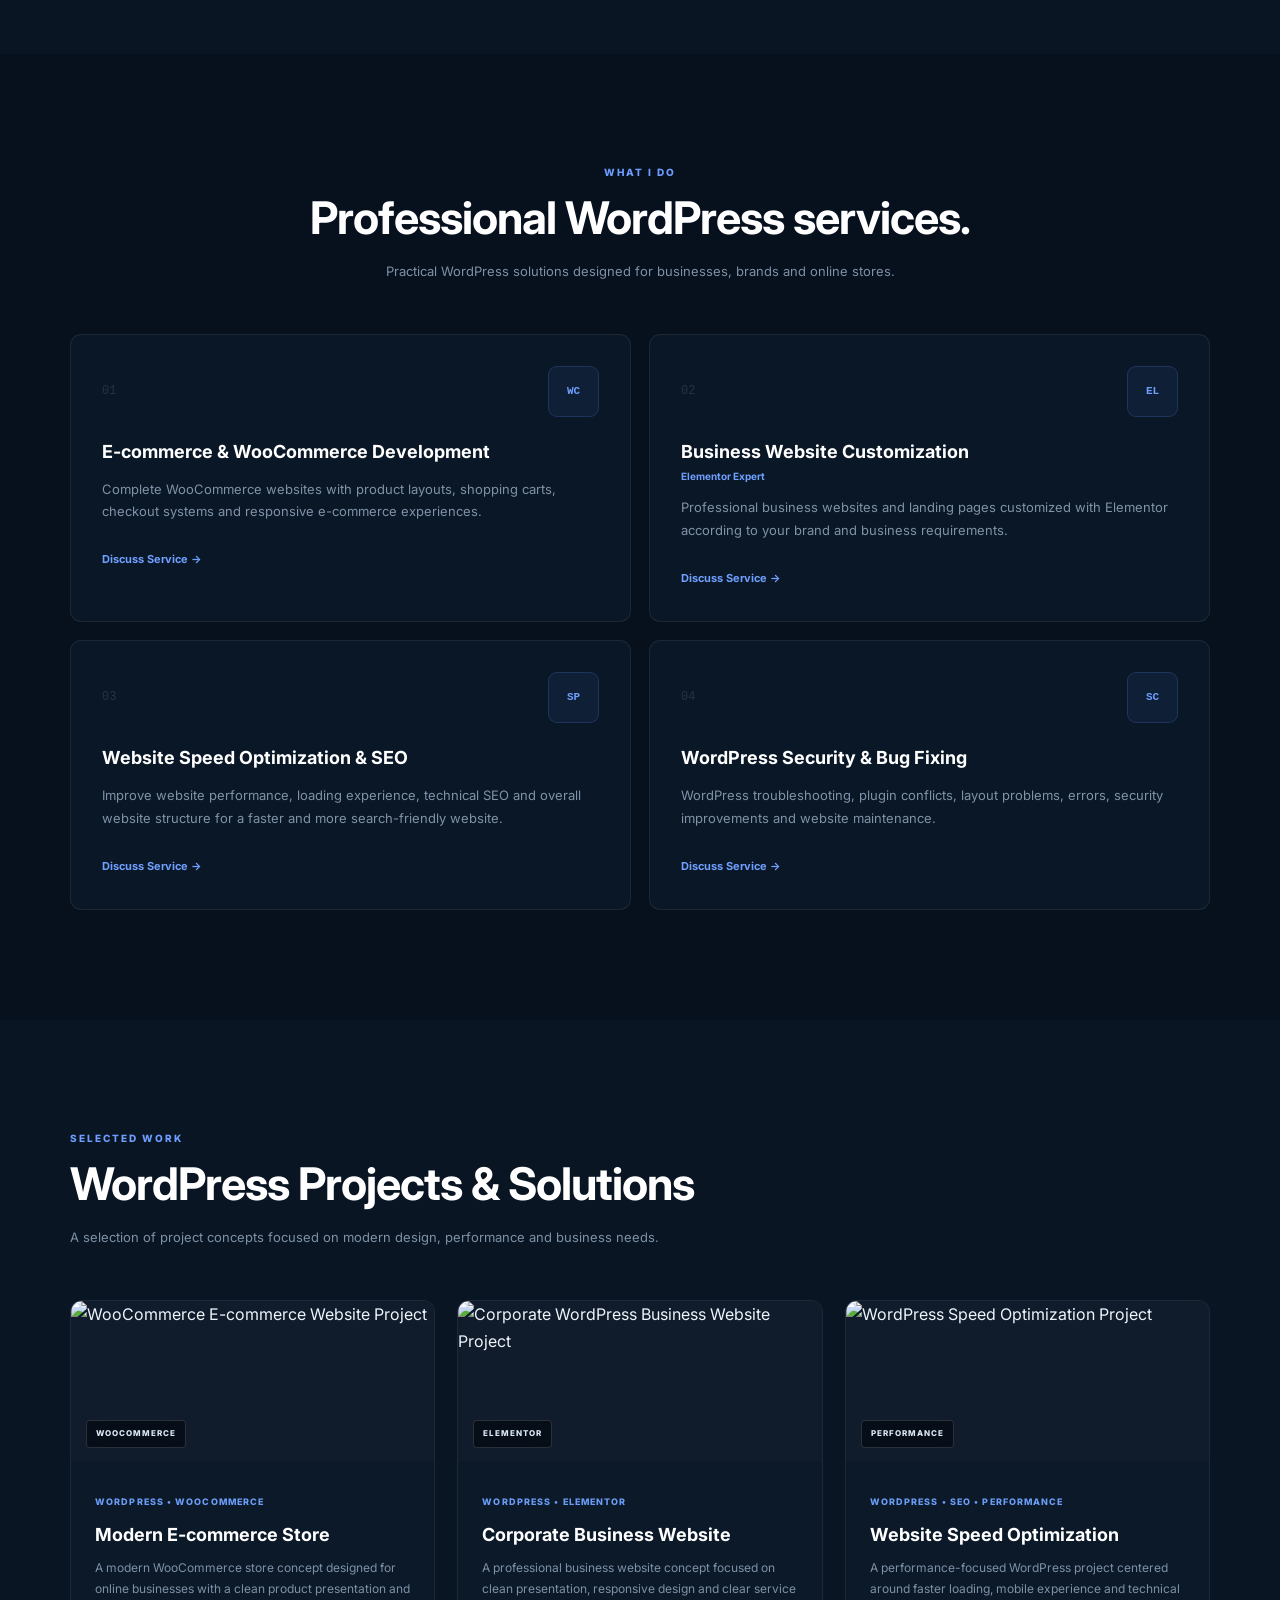
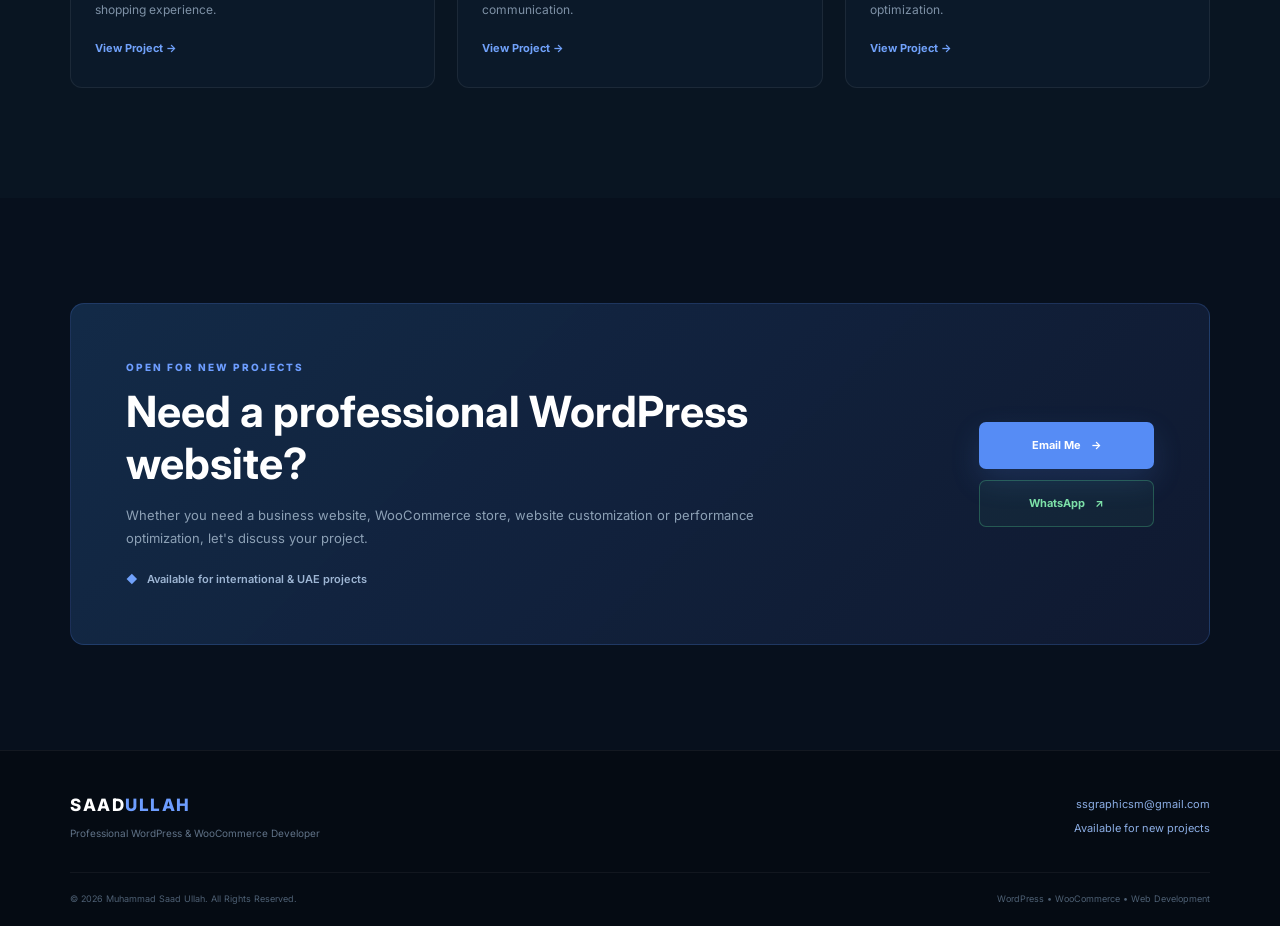
==== commit d9ce0260: "Add files via upload" ====
--- a/index.html
+++ b/index.html
@@ -1,2045 +1,1014 @@
-<!DOCTYPE html>
-<html lang="en">
-<head>
-    <meta charset="UTF-8">
-    <meta name="viewport" content="width=device-width, initial-scale=1.0">
-
-    <title>CineStyle UK | Iconic Actor Outfits</title>
-
-    <meta name="description" content="CineStyle UK - Discover cinematic-inspired outfits from iconic actors and shop your favourite looks through Amazon UK.">
-
-    <style>
-        /* ================================
-           GLOBAL RESET
-        ================================= */
-        * {
-            margin: 0;
-            padding: 0;
-            box-sizing: border-box;
-        }
-
-        html {
-            scroll-behavior: smooth;
-        }
-
-        body {
-            font-family: Arial, Helvetica, sans-serif;
-            background: #0b0f19;
-            color: #ffffff;
-            overflow-x: hidden;
-            line-height: 1.6;
-        }
-
-        a {
-            color: inherit;
-            text-decoration: none;
-        }
-
-        img {
-            max-width: 100%;
-            display: block;
-        }
-
-        button,
-        a {
-            -webkit-tap-highlight-color: transparent;
-        }
-
-        :root {
-            --bg: #0b0f19;
-            --card: rgba(255, 255, 255, 0.055);
-            --border: rgba(255, 255, 255, 0.12);
-            --primary: #00f0ff;
-            --secondary: #ff007f;
-            --white: #ffffff;
-            --muted: #aab3c5;
-            --container: 1180px;
-        }
-
-        /* ================================
-           ANIMATED BACKGROUND
-        ================================= */
-        body::before {
-            content: "";
-            position: fixed;
-            width: 650px;
-            height: 650px;
-            top: -220px;
-            left: -180px;
-            background: radial-gradient(
-                circle,
-                rgba(0, 240, 255, 0.16) 0%,
-                rgba(0, 240, 255, 0.04) 38%,
-                transparent 70%
-            );
-            filter: blur(20px);
-            animation: backgroundMove 12s ease-in-out infinite alternate;
-            pointer-events: none;
-            z-index: -2;
-        }
-
-        body::after {
-            content: "";
-            position: fixed;
-            width: 600px;
-            height: 600px;
-            right: -200px;
-            bottom: -200px;
-            background: radial-gradient(
-                circle,
-                rgba(255, 0, 127, 0.13) 0%,
-                rgba(255, 0, 127, 0.04) 38%,
-                transparent 70%
-            );
-            filter: blur(20px);
-            animation: backgroundMoveTwo 14s ease-in-out infinite alternate;
-            pointer-events: none;
-            z-index: -2;
-        }
-
-        @keyframes backgroundMove {
-            from {
-                transform: translate(0, 0);
-            }
-
-            to {
-                transform: translate(280px, 160px);
-            }
-        }
-
-        @keyframes backgroundMoveTwo {
-            from {
-                transform: translate(0, 0);
-            }
-
-            to {
-                transform: translate(-220px, -160px);
-            }
-        }
-
-        .container {
-            width: min(var(--container), calc(100% - 40px));
-            margin: 0 auto;
-        }
-
-        /* ================================
-           HEADER
-        ================================= */
-        .header {
-            position: sticky;
-            top: 0;
-            z-index: 1000;
-            padding: 16px 0;
-            background: rgba(11, 15, 25, 0.72);
-            backdrop-filter: blur(20px);
-            -webkit-backdrop-filter: blur(20px);
-            border-bottom: 1px solid rgba(255, 255, 255, 0.08);
-        }
-
-        .nav {
-            min-height: 60px;
-            display: flex;
-            align-items: center;
-            justify-content: space-between;
-            gap: 30px;
-        }
-
-        .logo {
-            display: inline-flex;
-            align-items: center;
-            gap: 10px;
-            font-size: 21px;
-            font-weight: 800;
-            letter-spacing: -0.5px;
-            transition: 0.3s ease;
-        }
-
-        .logo:hover {
-            transform: translateY(-2px);
-        }
-
-        .logo-icon {
-            width: 38px;
-            height: 38px;
-            border-radius: 12px;
-            display: grid;
-            place-items: center;
-            color: #061018;
-            font-size: 18px;
-            font-weight: 900;
-            background: linear-gradient(
-                135deg,
-                var(--primary),
-                #ffffff,
-                var(--secondary)
-            );
-            box-shadow:
-                0 0 15px rgba(0, 240, 255, 0.45),
-                0 0 25px rgba(255, 0, 127, 0.25);
-        }
-
-        .logo span {
-            color: var(--primary);
-        }
-
-        .nav-links {
-            display: flex;
-            align-items: center;
-            gap: 28px;
-            list-style: none;
-        }
-
-        .nav-links a {
-            position: relative;
-            color: #dce2ee;
-            font-size: 14px;
-            font-weight: 600;
-            transition: 0.3s ease;
-        }
-
-        .nav-links a::after {
-            content: "";
-            position: absolute;
-            left: 0;
-            bottom: -7px;
-            width: 0;
-            height: 2px;
-            border-radius: 10px;
-            background: linear-gradient(
-                90deg,
-                var(--primary),
-                var(--secondary)
-            );
-            transition: 0.3s ease;
-        }
-
-        .nav-links a:hover {
-            color: var(--primary);
-        }
-
-        .nav-links a:hover::after {
-            width: 100%;
-        }
-
-        .nav-cta {
-            padding: 11px 18px;
-            border-radius: 30px;
-            border: 1px solid rgba(0, 240, 255, 0.3);
-            background: rgba(0, 240, 255, 0.08);
-            color: var(--primary);
-            font-size: 13px;
-            font-weight: 700;
-            transition: 0.3s ease;
-        }
-
-        .nav-cta:hover {
-            transform: scale(1.05);
-            background: var(--primary);
-            color: #071018;
-            box-shadow: 0 0 25px rgba(0, 240, 255, 0.45);
-        }
-
-        /* ================================
-           HERO
-        ================================= */
-        .hero {
-            min-height: calc(100vh - 92px);
-            padding: 90px 0 100px;
-            display: flex;
-            align-items: center;
-            position: relative;
-        }
-
-        .hero-grid {
-            display: grid;
-            grid-template-columns: 1.08fr 0.92fr;
-            align-items: center;
-            gap: 70px;
-        }
-
-        .eyebrow {
-            display: inline-flex;
-            align-items: center;
-            gap: 9px;
-            padding: 8px 13px;
-            margin-bottom: 24px;
-            border: 1px solid rgba(0, 240, 255, 0.22);
-            border-radius: 30px;
-            background: rgba(0, 240, 255, 0.06);
-            color: var(--primary);
-            font-size: 12px;
-            font-weight: 800;
-            text-transform: uppercase;
-            letter-spacing: 1.5px;
-        }
-
-        .eyebrow-dot {
-            width: 7px;
-            height: 7px;
-            border-radius: 50%;
-            background: var(--primary);
-            box-shadow: 0 0 12px var(--primary);
-            animation: pulse 1.6s infinite;
-        }
-
-        @keyframes pulse {
-            0%,
-            100% {
-                opacity: 1;
-                transform: scale(1);
-            }
-
-            50% {
-                opacity: 0.35;
-                transform: scale(0.65);
-            }
-        }
-
-        .hero h1 {
-            max-width: 760px;
-            font-size: clamp(46px, 6vw, 82px);
-            line-height: 0.98;
-            letter-spacing: -4px;
-            margin-bottom: 25px;
-        }
-
-        .gradient-text {
-            background: linear-gradient(
-                90deg,
-                var(--primary),
-                #ffffff 45%,
-                var(--secondary)
-            );
-            -webkit-background-clip: text;
-            background-clip: text;
-            color: transparent;
-        }
-
-        .hero-description {
-            max-width: 590px;
-            color: var(--muted);
-            font-size: 17px;
-            margin-bottom: 34px;
-        }
-
-        .hero-buttons {
-            display: flex;
-            flex-wrap: wrap;
-            gap: 15px;
-        }
-
-        .btn {
-            min-height: 52px;
-            display: inline-flex;
-            align-items: center;
-            justify-content: center;
-            gap: 10px;
-            padding: 0 23px;
-            border-radius: 14px;
-            border: 1px solid transparent;
-            font-size: 14px;
-            font-weight: 800;
-            cursor: pointer;
-            transition:
-                transform 0.3s ease,
-                box-shadow 0.3s ease,
-                background 0.3s ease;
-        }
-
-        .btn-primary {
-            background: linear-gradient(
-                110deg,
-                var(--primary),
-                #6fffff
-            );
-            color: #071018;
-            box-shadow: 0 0 20px rgba(0, 240, 255, 0.2);
-        }
-
-        .btn-secondary {
-            background: rgba(255, 255, 255, 0.045);
-            border-color: rgba(255, 255, 255, 0.14);
-            color: white;
-        }
-
-        .btn:hover {
-            transform: translateY(-4px) scale(1.04);
-        }
-
-        .btn-primary:hover {
-            box-shadow:
-                0 0 18px rgba(0, 240, 255, 0.65),
-                0 10px 40px rgba(0, 240, 255, 0.18);
-            animation: buttonBounce 0.7s ease;
-        }
-
-        .btn-secondary:hover {
-            border-color: rgba(255, 0, 127, 0.5);
-            box-shadow: 0 0 25px rgba(255, 0, 127, 0.2);
-        }
-
-        @keyframes buttonBounce {
-            0% {
-                transform: translateY(0) scale(1);
-            }
-
-            40% {
-                transform: translateY(-7px) scale(1.06);
-            }
-
-            70% {
-                transform: translateY(-2px) scale(1.03);
-            }
-
-            100% {
-                transform: translateY(-4px) scale(1.04);
-            }
-        }
-
-        /* ================================
-           HERO ACTOR VISUAL
-        ================================= */
-        .hero-visual {
-            min-height: 560px;
-            position: relative;
-            display: flex;
-            align-items: center;
-            justify-content: center;
-        }
-
-        .visual-glow {
-            position: absolute;
-            width: 330px;
-            height: 330px;
-            border-radius: 50%;
-            background: radial-gradient(
-                circle,
-                rgba(0, 240, 255, 0.25),
-                rgba(255, 0, 127, 0.12),
-                transparent 70%
-            );
-            filter: blur(25px);
-        }
-
-        .actor-card {
-            position: absolute;
-            width: 230px;
-            height: 330px;
-            overflow: hidden;
-            border: 1px solid rgba(255, 255, 255, 0.15);
-            border-radius: 24px;
-            background: rgba(255, 255, 255, 0.05);
-            box-shadow:
-                0 30px 80px rgba(0, 0, 0, 0.5),
-                0 0 35px rgba(0, 240, 255, 0.08);
-            backdrop-filter: blur(15px);
-        }
-
-        .actor-card img {
-            width: 100%;
-            height: 100%;
-            object-fit: cover;
-        }
-
-        .actor-card::after {
-            content: "";
-            position: absolute;
-            inset: 0;
-            background: linear-gradient(
-                to top,
-                rgba(5, 8, 15, 0.85),
-                transparent 55%
-            );
-        }
-
-        .actor-info {
-            position: absolute;
-            z-index: 2;
-            bottom: 20px;
-            left: 20px;
-        }
-
-        .actor-info small {
-            display: block;
-            color: var(--primary);
-            font-size: 10px;
-            font-weight: 800;
-            text-transform: uppercase;
-            letter-spacing: 1px;
-        }
-
-        .actor-info strong {
-            display: block;
-            margin-top: 4px;
-            font-size: 18px;
-        }
-
-        .actor-card.card-one {
-            transform: translateX(-110px) rotate(-9deg);
-            animation: floatingOne 5s ease-in-out infinite;
-            z-index: 1;
-        }
-
-        .actor-card.card-two {
-            transform: translateY(-12px);
-            animation: floatingTwo 5s ease-in-out infinite;
-            z-index: 3;
-        }
-
-        .actor-card.card-three {
-            transform: translateX(110px) rotate(9deg);
-            animation: floatingThree 5s ease-in-out infinite;
-            z-index: 2;
-        }
-
-        @keyframes floatingOne {
-            0%,
-            100% {
-                margin-top: 0;
-            }
-
-            50% {
-                margin-top: -18px;
-            }
-        }
-
-        @keyframes floatingTwo {
-            0%,
-            100% {
-                margin-top: -12px;
-            }
-
-            50% {
-                margin-top: 12px;
-            }
-        }
-
-        @keyframes floatingThree {
-            0%,
-            100% {
-                margin-top: 0;
-            }
-
-            50% {
-                margin-top: -22px;
-            }
-        }
-
-        .floating-tag {
-            position: absolute;
-            z-index: 5;
-            padding: 11px 14px;
-            border-radius: 13px;
-            border: 1px solid rgba(0, 240, 255, 0.22);
-            background: rgba(11, 15, 25, 0.75);
-            backdrop-filter: blur(15px);
-            color: #eafaff;
-            font-size: 11px;
-            font-weight: 700;
-            box-shadow: 0 15px 35px rgba(0, 0, 0, 0.3);
-        }
-
-        .tag-top {
-            top: 45px;
-            right: 5px;
-            animation: tagFloat 4s ease-in-out infinite;
-        }
-
-        .tag-bottom {
-            bottom: 60px;
-            left: 10px;
-            animation: tagFloat 4.5s ease-in-out infinite reverse;
-        }
-
-        @keyframes tagFloat {
-            0%,
-            100% {
-                transform: translateY(0);
-            }
-
-            50% {
-                transform: translateY(-10px);
-            }
-        }
-
-        /* ================================
-           SECTION HEADING
-        ================================= */
-        .section {
-            padding: 105px 0;
-        }
-
-        .section-heading {
-            max-width: 720px;
-            margin-bottom: 45px;
-        }
-
-        .section-heading.center {
-            margin-left: auto;
-            margin-right: auto;
-            text-align: center;
-        }
-
-        .section-kicker {
-            margin-bottom: 12px;
-            color: var(--secondary);
-            font-size: 12px;
-            font-weight: 900;
-            text-transform: uppercase;
-            letter-spacing: 2px;
-        }
-
-        .section-heading h2 {
-            font-size: clamp(34px, 5vw, 58px);
-            line-height: 1.05;
-            letter-spacing: -2px;
-            margin-bottom: 17px;
-        }
-
-        .section-heading p {
-            color: var(--muted);
-            font-size: 16px;
-        }
-
-        /* ================================
-           OUTFITS GRID
-        ================================= */
-        .outfits-grid {
-            display: grid;
-            grid-template-columns: repeat(3, 1fr);
-            gap: 25px;
-        }
-
-        .product-card {
-            position: relative;
-            overflow: hidden;
-            border: 1px solid var(--border);
-            border-radius: 23px;
-            background: linear-gradient(
-                145deg,
-                rgba(255, 255, 255, 0.08),
-                rgba(255, 255, 255, 0.025)
-            );
-            backdrop-filter: blur(15px);
-            transition:
-                transform 0.45s cubic-bezier(0.2, 0.8, 0.2, 1),
-                box-shadow 0.45s ease,
-                border-color 0.45s ease;
-        }
-
-        .product-card:hover {
-            transform: translateY(-15px) scale(1.025);
-            border-color: rgba(0, 240, 255, 0.32);
-            box-shadow:
-                0 28px 65px rgba(0, 0, 0, 0.5),
-                0 0 35px rgba(0, 240, 255, 0.13);
-        }
-
-        .product-image {
-            height: 350px;
-            overflow: hidden;
-            position: relative;
-        }
-
-        .product-image img {
-            width: 100%;
-            height: 100%;
-            object-fit: cover;
-            transition: transform 0.6s ease;
-        }
-
-        .product-card:hover .product-image img {
-            transform: scale(1.08);
-        }
-
-        .product-label {
-            position: absolute;
-            top: 17px;
-            left: 17px;
-            padding: 7px 10px;
-            border-radius: 20px;
-            background: rgba(5, 8, 15, 0.7);
-            border: 1px solid rgba(255, 255, 255, 0.13);
-            backdrop-filter: blur(10px);
-            color: var(--primary);
-            font-size: 10px;
-            font-weight: 900;
-            text-transform: uppercase;
-        }
-
-        .product-content {
-            padding: 23px;
-        }
-
-        .product-content h3 {
-            margin-bottom: 7px;
-            font-size: 21px;
-        }
-
-        .product-content p {
-            min-height: 52px;
-            color: var(--muted);
-            font-size: 13px;
-        }
-
-        .product-bottom {
-            margin-top: 20px;
-            display: flex;
-            align-items: center;
-            justify-content: space-between;
-            gap: 15px;
-        }
-
-        .rating {
-            color: #ffd66b;
-            font-size: 13px;
-            white-space: nowrap;
-        }
-
-        .shop-btn {
-            padding: 10px 14px;
-            border-radius: 10px;
-            background: rgba(0, 240, 255, 0.1);
-            border: 1px solid rgba(0, 240, 255, 0.2);
-            color: var(--primary);
-            font-size: 12px;
-            font-weight: 800;
-            transition: 0.3s ease;
-        }
-
-        .shop-btn:hover {
-            background: var(--primary);
-            color: #061018;
-            box-shadow: 0 0 20px rgba(0, 240, 255, 0.4);
-        }
-
-        /* ================================
-           TRENDING SPOTLIGHT
-        ================================= */
-        .spotlight {
-            padding: 35px 0;
-        }
-
-        .spotlight-box {
-            position: relative;
-            min-height: 390px;
-            overflow: hidden;
-            border-radius: 30px;
-            display: flex;
-            align-items: center;
-            padding: 55px;
-            background:
-                radial-gradient(
-                    circle at 80% 30%,
-                    rgba(0, 240, 255, 0.35),
-                    transparent 35%
-                ),
-                radial-gradient(
-                    circle at 20% 80%,
-                    rgba(255, 0, 127, 0.3),
-                    transparent 35%
-                ),
-                linear-gradient(
-                    120deg,
-                    #11182b,
-                    #190d20,
-                    #091b24
-                );
-            border: 1px solid rgba(255, 255, 255, 0.13);
-            box-shadow: 0 30px 90px rgba(0, 0, 0, 0.4);
-        }
-
-        .spotlight-box::before {
-            content: "";
-            position: absolute;
-            width: 320px;
-            height: 320px;
-            right: 10%;
-            top: -100px;
-            border-radius: 50%;
-            border: 1px solid rgba(0, 240, 255, 0.25);
-            box-shadow:
-                0 0 40px rgba(0, 240, 255, 0.12),
-                inset 0 0 40px rgba(0, 240, 255, 0.08);
-            animation: rotateCircle 12s linear infinite;
-        }
-
-        @keyframes rotateCircle {
-            from {
-                transform: rotate(0deg);
-            }
-
-            to {
-                transform: rotate(360deg);
-            }
-        }
-
-        .spotlight-content {
-            position: relative;
-            z-index: 2;
-            max-width: 670px;
-        }
-
-        .spotlight-content span {
-            color: var(--primary);
-            font-size: 12px;
-            font-weight: 900;
-            text-transform: uppercase;
-            letter-spacing: 2px;
-        }
-
-        .spotlight-content h2 {
-            margin: 13px 0 15px;
-            font-size: clamp(35px, 5vw, 62px);
-            line-height: 1;
-            letter-spacing: -2px;
-        }
-
-        .spotlight-content p {
-            max-width: 570px;
-            margin-bottom: 25px;
-            color: #c1c9d7;
-        }
-
-        /* ================================
-           FEATURES
-        ================================= */
-        .features {
-            display: grid;
-            grid-template-columns: repeat(3, 1fr);
-            gap: 22px;
-        }
-
-        .feature {
-            position: relative;
-            padding: 30px;
-            min-height: 250px;
-            border: 1px solid var(--border);
-            border-radius: 22px;
-            background: rgba(255, 255, 255, 0.045);
-            backdrop-filter: blur(15px);
-            transition: 0.35s ease;
-        }
-
-        .feature:hover {
-            transform: translateY(-8px);
-            border-color: rgba(255, 0, 127, 0.3);
-            box-shadow: 0 20px 45px rgba(0, 0, 0, 0.3);
-        }
-
-        .feature-icon {
-            width: 55px;
-            height: 55px;
-            margin-bottom: 25px;
-            display: grid;
-            place-items: center;
-            border-radius: 16px;
-            border: 1px solid rgba(0, 240, 255, 0.22);
-            background: linear-gradient(
-                135deg,
-                rgba(0, 240, 255, 0.13),
-                rgba(255, 0, 127, 0.12)
-            );
-            color: var(--primary);
-            font-size: 25px;
-        }
-
-        .feature h3 {
-            margin-bottom: 9px;
-            font-size: 19px;
-        }
-
-        .feature p {
-            color: var(--muted);
-            font-size: 13px;
-        }
-
-        .metric {
-            position: absolute;
-            top: 29px;
-            right: 28px;
-            color: var(--secondary);
-            font-size: 12px;
-            font-weight: 900;
-        }
-
-        /* ================================
-           FOOTER CTA
-        ================================= */
-        .footer {
-            padding: 30px 0 0;
-        }
-
-        .footer-cta {
-            position: relative;
-            overflow: hidden;
-            padding: 60px;
-            border-radius: 30px 30px 0 0;
-            border: 1px solid rgba(255, 255, 255, 0.1);
-            border-bottom: 0;
-            background:
-                linear-gradient(
-                    135deg,
-                    rgba(0, 240, 255, 0.08),
-                    rgba(255, 0, 127, 0.08)
-                ),
-                rgba(255, 255, 255, 0.035);
-            text-align: center;
-        }
-
-        .footer-cta h2 {
-            font-size: clamp(32px, 5vw, 58px);
-            line-height: 1;
-            margin-bottom: 15px;
-        }
-
-        .footer-cta p {
-            max-width: 620px;
-            margin: 0 auto 27px;
-            color: var(--muted);
-        }
-
-        .footer-links {
-            display: flex;
-            justify-content: center;
-            flex-wrap: wrap;
-            gap: 22px;
-            margin-top: 32px;
-        }
-
-        .footer-links a {
-            color: #b8c1d2;
-            font-size: 13px;
-            transition: 0.3s ease;
-        }
-
-        .footer-links a:hover {
-            color: var(--primary);
-        }
-
-        .footer-bottom {
-            padding: 25px 0;
-            display: flex;
-            align-items: center;
-            justify-content: space-between;
-            gap: 20px;
-            color: #7f899c;
-            font-size: 12px;
-            border-top: 1px solid rgba(255, 255, 255, 0.07);
-        }
-
-        .creator {
-            color: var(--primary);
-            font-weight: 800;
-        }
-
-        .affiliate-note {
-            max-width: 560px;
-            text-align: right;
-        }
-
-        /* ================================
-           SCROLL REVEAL
-        ================================= */
-        .reveal {
-            opacity: 0;
-            transform: translateY(30px);
-            transition:
-                opacity 0.8s ease,
-                transform 0.8s ease;
-        }
-
-        .reveal.active {
-            opacity: 1;
-            transform: translateY(0);
-        }
-
-        /* ================================
-           RESPONSIVE TABLET
-        ================================= */
-        @media (max-width: 950px) {
-            .hero-grid {
-                grid-template-columns: 1fr;
-                gap: 45px;
-            }
-
-            .hero {
-                padding-top: 65px;
-            }
-
-            .hero-content {
-                text-align: center;
-            }
-
-            .hero-description {
-                margin-left: auto;
-                margin-right: auto;
-            }
-
-            .hero-buttons {
-                justify-content: center;
-            }
-
-            .hero-visual {
-                min-height: 500px;
-            }
-
-            .outfits-grid,
-            .features {
-                grid-template-columns: repeat(2, 1fr);
-            }
-
-            .product-card:last-child {
-                grid-column: 1 / -1;
-                max-width: 480px;
-                width: 100%;
-                margin: 0 auto;
-            }
-
-            .spotlight-box {
-                padding: 45px;
-            }
-        }
-
-        /* ================================
-           RESPONSIVE MOBILE
-        ================================= */
-        @media (max-width: 680px) {
-            .container {
-                width: min(100% - 28px, var(--container));
-            }
-
-            .header {
-                padding: 11px 0;
-            }
-
-            .nav {
-                min-height: 55px;
-            }
-
-            .nav-links {
-                display: none;
-            }
-
-            .nav-cta {
-                padding: 9px 13px;
-            }
-
-            .logo {
-                font-size: 17px;
-            }
-
-            .logo-icon {
-                width: 34px;
-                height: 34px;
-                border-radius: 10px;
-            }
-
-            .hero {
-                min-height: auto;
-                padding: 65px 0 55px;
-            }
-
-            .hero h1 {
-                font-size: clamp(43px, 13vw, 65px);
-                letter-spacing: -2.8px;
-            }
-
-            .hero-description {
-                font-size: 15px;
-            }
-
-            .hero-visual {
-                min-height: 410px;
-                transform: scale(0.83);
-                margin-top: -25px;
-                margin-bottom: -30px;
-            }
-
-            .actor-card {
-                width: 190px;
-                height: 285px;
-            }
-
-            .actor-card.card-one {
-                transform: translateX(-83px) rotate(-7deg);
-            }
-
-            .actor-card.card-three {
-                transform: translateX(83px) rotate(7deg);
-            }
-
-            .floating-tag {
-                font-size: 9px;
-            }
-
-            .tag-top {
-                right: -5px;
-            }
-
-            .tag-bottom {
-                left: -5px;
-            }
-
-            .section {
-                padding: 70px 0;
-            }
-
-            .section-heading h2 {
-                letter-spacing: -1.5px;
-            }
-
-            .outfits-grid,
-            .features {
-                grid-template-columns: 1fr;
-            }
-
-            .product-card:last-child {
-                grid-column: auto;
-                max-width: none;
-            }
-
-            .product-image {
-                height: 330px;
-            }
-
-            .spotlight {
-                padding: 20px 0;
-            }
-
-            .spotlight-box {
-                min-height: 440px;
-                padding: 32px 25px;
-                border-radius: 24px;
-            }
-
-            .spotlight-content h2 {
-                font-size: 41px;
-            }
-
-            .footer-cta {
-                padding: 45px 22px;
-                border-radius: 24px 24px 0 0;
-            }
-
-            .footer-bottom {
-                flex-direction: column;
-                text-align: center;
-            }
-
-            .affiliate-note {
-                text-align: center;
-            }
-        }
-
-        @media (max-width: 430px) {
-            .hero-buttons {
-                flex-direction: column;
-            }
-
-            .btn {
-                width: 100%;
-            }
-
-            .hero-visual {
-                transform: scale(0.72);
-                margin-top: -45px;
-                margin-bottom: -65px;
-            }
-
-            .product-content {
-                padding: 20px;
-            }
-
-            .product-bottom {
-                align-items: flex-start;
-                flex-direction: column;
-            }
-
-            .shop-btn {
-                width: 100%;
-                text-align: center;
-            }
-
-            /* =========================================
-   EXTRA MOBILE + TABLET RESPONSIVENESS
-   DESIGN OTHERWISE UNCHANGED
-========================================= */
-
-/* TABLET */
-@media (min-width: 681px) and (max-width: 1024px) {
-
-    .container {
-        width: min(92%, 950px);
-    }
-
-    .nav-links {
-        gap: 18px;
-    }
-
-    .nav-links a {
-        font-size: 13px;
-    }
-
-    .hero {
-        padding: 70px 0 80px;
-    }
-
-    .hero-grid {
-        grid-template-columns: 1fr;
-        gap: 35px;
-        text-align: center;
-    }
-
-    .hero-content {
-        max-width: 760px;
-        margin: 0 auto;
-    }
-
-    .hero-description {
-        margin-left: auto;
-        margin-right: auto;
-    }
-
-    .hero-buttons {
-        justify-content: center;
-    }
-
-    .hero-visual {
-        min-height: 470px;
-        width: 100%;
-    }
-
-    .outfits-grid {
-        grid-template-columns: repeat(2, 1fr);
-    }
-
-    .product-card:last-child {
-        grid-column: 1 / -1;
-        width: 50%;
-        margin: 0 auto;
-    }
-
-    .features {
-        grid-template-columns: repeat(2, 1fr);
-    }
-
-    .feature:last-child {
-        grid-column: 1 / -1;
-        width: 50%;
-        margin: 0 auto;
-    }
-
-    .spotlight-box {
-        padding: 50px;
-    }
-}
-
-
-/* MOBILE */
-@media (max-width: 680px) {
-
-    .container {
-        width: calc(100% - 30px);
-    }
-
-    .nav {
-        gap: 10px;
-    }
-
-    .logo {
-        flex-shrink: 0;
-    }
-
-    .nav-cta {
-        white-space: nowrap;
-        font-size: 11px;
-    }
-
-    .hero {
-        padding: 55px 0 50px;
-    }
-
-    .hero h1 {
-        max-width: 100%;
-    }
-
-    .hero-description {
-        max-width: 100%;
-        line-height: 1.7;
-    }
-
-    .hero-buttons {
-        width: 100%;
-    }
-
-    .hero-buttons .btn {
-        width: 100%;
-    }
-
-    .hero-visual {
-        width: 100%;
-        min-height: 390px;
-        transform: scale(0.78);
-        margin-top: -20px;
-        margin-bottom: -45px;
-    }
-
-    .actor-card {
-        width: 185px;
-        height: 275px;
-    }
-
-    .actor-card.card-one {
-        transform: translateX(-75px) rotate(-7deg);
-    }
-
-    .actor-card.card-three {
-        transform: translateX(75px) rotate(7deg);
-    }
-
-    .floating-tag {
-        white-space: nowrap;
-    }
-
-    .tag-top {
-        right: 0;
-    }
-
-    .tag-bottom {
-        left: 0;
-    }
-
-    .section {
-        padding: 65px 0;
-    }
-
-    .section-heading {
-        margin-bottom: 32px;
-    }
-
-    .section-heading h2 {
-        font-size: 38px;
-    }
-
-    .outfits-grid {
-        grid-template-columns: 1fr;
-    }
-
-    .product-card:last-child {
-        grid-column: auto;
-        width: 100%;
-    }
-
-    .features {
-        grid-template-columns: 1fr;
-    }
-
-    .feature:last-child {
-        grid-column: auto;
-        width: 100%;
-    }
-
-    .spotlight-box {
-        padding: 35px 25px;
-        min-height: 410px;
-    }
-
-    .spotlight-content h2 {
-        font-size: 40px;
-    }
-
-    .footer-cta {
-        padding: 45px 22px;
-    }
-
-    .footer-bottom {
-        gap: 15px;
-    }
-}
-
-
-/* SMALL PHONES */
-@media (max-width: 430px) {
-
-    .container {
-        width: calc(100% - 24px);
-    }
-
-    .logo {
-        font-size: 15px;
-    }
-
-    .logo-icon {
-        width: 32px;
-        height: 32px;
-        font-size: 15px;
-    }
-
-    .nav-cta {
-        padding: 8px 10px;
-        font-size: 10px;
-    }
-
-    .hero h1 {
-        font-size: 45px;
-    }
-
-    .hero-visual {
-        transform: scale(0.68);
-        margin-top: -45px;
-        margin-bottom: -70px;
-    }
-
-    .spotlight-content h2 {
-        font-size: 36px;
-    }
-
-    .footer-links {
-        gap: 15px;
-    }
-}
-    </style>
-</head>
-
-<body>
-
-    <!-- ================================
-         STICKY HEADER
-    ================================= -->
-    <header class="header">
-        <div class="container">
-            <nav class="nav">
-
-                <a href="#home" class="logo">
-                    <span class="logo-icon">C</span>
-                    <span>CineStyle <span>UK</span></span>
-                </a>
-
-                <ul class="nav-links">
-                    <li><a href="#home">Home</a></li>
-                    <li><a href="#outfits">Outfits</a></li>
-                    <li><a href="#trending">Trending</a></li>
-                    <li><a href="#assurance">Assurance</a></li>
-                </ul>
-
-                <a href="#outfits" class="nav-cta">
-                    Explore Looks
-                </a>
-
-            </nav>
-        </div>
-    </header>
-
-
-    <main>
-
-        <!-- ================================
-             HERO SECTION
-        ================================= -->
-        <section class="hero" id="home">
-            <div class="container">
-                <div class="hero-grid">
-
-                    <div class="hero-content reveal">
-
-                        <div class="eyebrow">
-                            <span class="eyebrow-dot"></span>
-                            Amazon UK Style Edit
-                        </div>
-
-                        <h1>
-                            Dress Like
-                            <span class="gradient-text">Cinema.</span>
-                        </h1>
-
-                        <p class="hero-description">
-                            Discover iconic actor-inspired jackets, caps and
-                            cinematic fashion picks curated for fans across
-                            the UK. Find the look, discover the outfit and
-                            shop your favourite style.
-                        </p>
-
-                        <div class="hero-buttons">
-                            <a href="https://link.amazon/B0aIMmXue" class="btn btn-primary" target="_blank">
-                                Explore Outfits
-                                <span>→</span>
-                            </a>
-
-                            <a href="https://link.amazon/B0duQd8xL" class="btn btn-secondary" target="_blank">
-                                See What's Trending
-                            </a>
-                        </div>
-
-                    </div>
-
-
-                    <div class="hero-visual reveal">
-
-                        <div class="visual-glow"></div>
-
-                        <div class="floating-tag tag-top">
-                            ✦ UK Trending
-                        </div>
-
-                        <div class="floating-tag tag-bottom">
-                            ★ 4.5+ Customer Rated
-                        </div>
-
-
-                        <!-- Actor Card 1 -->
-                        <article class="actor-card card-one">
-                            <img
-                                src="https://images.unsplash.com/photo-1523398002811-999ca8dec234?auto=format&fit=crop&w=700&q=80"
-                                alt="Cinematic men's jacket style"
-                            >
-
-                            <div class="actor-info">
-                                <small>Inspired Look</small>
-                                <strong>Modern Jacket</strong>
-                            </div>
-                        </article>
-
-
-                        <!-- Actor Card 2 -->
-                        <article class="actor-card card-two">
-                            <img
-                                src="https://images.unsplash.com/photo-1515886657613-9f3515b0c78f?auto=format&fit=crop&w=700&q=80"
-                                alt="Fashion inspired cinematic outfit"
-                            >
-
-                            <div class="actor-info">
-                                <small>Cinema Style</small>
-                                <strong>Signature Look</strong>
-                            </div>
-                        </article>
-
-
-                        <!-- Actor Card 3 -->
-                        <article class="actor-card card-three">
-                            <img
-                                src="https://images.unsplash.com/photo-1500648767791-00dcc994a43e?auto=format&fit=crop&w=700&q=80"
-                                alt="Classic actor inspired fashion"
-                            >
-
-                            <div class="actor-info">
-                                <small>Classic Edit</small>
-                                <strong>Iconic Style</strong>
-                            </div>
-                        </article>
-
-                    </div>
-
-                </div>
-            </div>
-        </section>
-
-
-        <!-- ================================
-             OUTFITS SHOWCASE
-        ================================= -->
-        <section class="section" id="outfits">
-            <div class="container">
-
-                <div class="section-heading reveal">
-                    <div class="section-kicker">Curated Collection</div>
-
-                    <h2>
-                        Iconic Looks.
-                        <span class="gradient-text">Your Style.</span>
-                    </h2>
-
-                    <p>
-                        Explore three cinematic-inspired outfit ideas
-                        selected for fans who want to bring screen style
-                        into everyday UK fashion.
-                    </p>
-                </div>
-
-
-                <div class="outfits-grid">
-
-                    <!-- Product Card 1 -->
-                    <article class="product-card reveal">
-
-                        <div class="product-image">
-
-                            <span class="product-label">
-                                Actor Inspired
-                            </span>
-
-                            <img
-                                src="https://images.unsplash.com/photo-1551028719-00167b16eac5?auto=format&fit=crop&w=900&q=85"
-                                alt="Tom Hardy inspired leather jacket"
-                            >
-
-                        </div>
-
-                        <div class="product-content">
-
-                            <h3>Tom Hardy Jacket</h3>
-
-                            <p>
-                                A rugged cinematic-inspired jacket style
-                                for a bold everyday look.
-                            </p>
-
-                            <div class="product-bottom">
-
-                                <div class="rating">
-                                    ★★★★★
-                                </div>
-
-                                <a
-                                    href="https://link.amazon/B03bCk1b6"
-                                    target="_blank"
-                                    rel="noopener noreferrer"
-                                    class="shop-btn"
-                                >
-                                    View on Amazon UK →
-                                </a>
-
-                            </div>
-
-                        </div>
-
-                    </article>
-
-
-                    <!-- Product Card 2 -->
-                    <article class="product-card reveal">
-
-                        <div class="product-image">
-
-                            <span class="product-label">
-                                Classic Style
-                            </span>
-
-                            <img
-                                src="https://images.unsplash.com/photo-1521369909029-2afed882baee?auto=format&fit=crop&w=900&q=85"
-                                alt="Cillian Murphy inspired flat cap"
-                            >
-
-                        </div>
-
-                        <div class="product-content">
-
-                            <h3>Cillian Murphy Flat Cap</h3>
-
-                            <p>
-                                A timeless flat-cap inspired by classic
-                                British cinematic styling.
-                            </p>
-
-                            <div class="product-bottom">
-
-                                <div class="rating">
-                                    ★★★★★
-                                </div>
-
-                                <a
-                                    href="https://link.amazon/B0j2AkTtN"
-                                    target="_blank"
-                                    rel="noopener noreferrer"
-                                    class="shop-btn"
-                                >
-                                    View on Amazon UK →
-                                </a>
-
-                            </div>
-
-                        </div>
-
-                    </article>
-
-
-                    <!-- Product Card 3 -->
-                    <article class="product-card reveal">
-
-                        <div class="product-image">
-
-                            <span class="product-label">
-                                Trending
-                            </span>
-
-                            <img
-                                src="https://images.unsplash.com/photo-1519085360753-af0119f7cbe7?auto=format&fit=crop&w=900&q=85"
-                                alt="British actor inspired formal outfit"
-                            >
-
-                        </div>
-
-                        <div class="product-content">
-
-                            <h3>British Noir Suit</h3>
-
-                            <p>
-                                A sharp dark formal look inspired by modern
-                                British crime-film aesthetics.
-                            </p>
-
-                            <div class="product-bottom">
-
-                                <div class="rating">
-                                    ★★★★★
-                                </div>
-
-                                <a
-                                    href="https://link.amazon/B0aIMmXue"
-                                    target="_blank"
-                                    rel="noopener noreferrer"
-                                    class="shop-btn"
-                                >
-                                    View on Amazon UK →
-                                </a>
-
-                            </div>
-
-                        </div>
-
-                    </article>
-
-                </div>
-
-            </div>
-        </section>
-
-
-        <!-- ================================
-             TRENDING SPOTLIGHT
-        ================================= -->
-        <section class="spotlight" id="trending">
-            <div class="container">
-
-                <div class="spotlight-box reveal">
-
-                    <div class="spotlight-content">
-
-                        <span>
-                            ✦ Weekly Style Spotlight
-                        </span>
-
-                        <h2>
-                            This Week's
-                            <span class="gradient-text">
-                                UK Choice
-                            </span>
-                        </h2>
-
-                        <p>
-                            The cinematic look everyone is talking about.
-                            Discover the latest actor-inspired fashion picks
-                            and find your next signature outfit.
-                        </p>
-
-                        <a
-                            href="https://pin.it/67cjMygVG"
-                            target="_blank"
-                            class="btn btn-primary"
-                        >
-                            Discover The Look
-                            <span>↗</span>
-                        </a>
-
-                    </div>
-
-                </div>
-
-            </div>
-        </section>
-
-
-        <!-- ================================
-             ASSURANCE GUIDE
-        ================================= -->
-        <section class="section" id="assurance">
-            <div class="container">
-
-                <div class="section-heading center reveal">
-
-                    <div class="section-kicker">
-                        Quality Guide
-                    </div>
-
-                    <h2>
-                        Shop With
-                        <span class="gradient-text">
-                            Confidence.
-                        </span>
-                    </h2>
-
-                    <p>
-                        We make discovering cinematic fashion simple,
-                        transparent and easy to explore.
-                    </p>
-
-                </div>
-
-
-                <div class="features">
-
-                    <!-- Feature 1 -->
-                    <article class="feature reveal">
-
-                        <span class="metric">
-                            01
-                        </span>
-
-                        <div class="feature-icon">
-                            ✓
-                        </div>
-
-                        <h3>
-                            Exact Match
-                        </h3>
-
-                        <p>
-                            We focus on finding products that closely
-                            represent the colours, shapes and overall
-                            styling of the featured cinematic look.
-                        </p>
-
-                    </article>
-
-
-                    <!-- Feature 2 -->
-                    <article class="feature reveal">
-
-                        <span class="metric">
-                            02
-                        </span>
-
-                        <div class="feature-icon">
-                            UK
-                        </div>
-
-                        <h3>
-                            Official UK Shipping
-                        </h3>
-
-                        <p>
-                            Product links take you toward Amazon UK listings,
-                            making it easier for UK shoppers to check current
-                            delivery and availability.
-                        </p>
-
-                    </article>
-
-
-                    <!-- Feature 3 -->
-                    <article class="feature reveal">
-
-                        <span class="metric">
-                            4.5+
-                        </span>
-
-                        <div class="feature-icon">
-                            ★
-                        </div>
-
-                        <h3>
-                            4.5+ Rating Focus
-                        </h3>
-
-                        <p>
-                            We highlight highly rated choices where possible,
-                            helping you make a more informed decision before
-                            visiting the retailer.
-                        </p>
-
-                    </article>
-
-                </div>
-
-            </div>
-        </section>
-
-    </main>
-
-
-    <!-- ================================
-         INTERACTIVE FOOTER
-    ================================= -->
-    <footer class="footer" id="footer">
-
-        <div class="container">
-
-            <div class="footer-cta reveal">
-
-                <div class="section-kicker">
-                    Stay In The Loop
-                </div>
-
-                <h2>
-                    More Looks.
-                    <span class="gradient-text">
-                        More Cinema.
-                    </span>
-                </h2>
-
-                <p>
-                    Follow our Facebook video feed for actor-inspired
-                    outfit edits, cinematic fashion discoveries and new
-                    style inspiration.
-                </p>
-
-                <a
-                    href="https://www.facebook.com/profile.php?id=61592102910177"
-                    target="_blank"
-                    rel="noopener noreferrer"
-                    class="btn btn-primary"
-                >
-                    Watch Facebook Feed
-                    <span>↗</span>
-                </a>
-
-                <div class="footer-links">
-                    <a href="#home">Home</a>
-                    <a href="#outfits">Outfits</a>
-                    <a href="#trending">Trending</a>
-                    <a href="#assurance">Assurance</a>
-                    <a href="#footer">Contact</a>
-                </div>
-
-            </div>
-
-
-            <div class="footer-bottom">
-
-                <div>
-                    © 2026 CineStyle UK · Created by
-                    <span class="creator">Saad</span>
-                </div>
-
-                <div class="affiliate-note">
-                    As an Amazon Associate, CineStyle UK may earn from
-                    qualifying purchases. Prices and availability are
-                    subject to change on Amazon UK.
-                </div>
-
-            </div>
-
-        </div>
-
-    </footer>
-
-
-    <!-- ================================
-         JAVASCRIPT
-    ================================= -->
-    <script>
-        document.addEventListener("DOMContentLoaded", function () {
-
-            const revealElements = document.querySelectorAll(".reveal");
-
-            const revealObserver = new IntersectionObserver(
-                function (entries) {
-
-                    entries.forEach(function (entry) {
-
-                        if (entry.isIntersecting) {
-                            entry.target.classList.add("active");
-                        }
-
-                    });
-
-                },
-                {
-                    threshold: 0.12
-                }
-            );
-
-
-            revealElements.forEach(function (element) {
-                revealObserver.observe(element);
-            });
-
-
-            const anchorLinks = document.querySelectorAll(
-                'a[href^="#"]'
-            );
-
-            anchorLinks.forEach(function (link) {
-
-                link.addEventListener("click", function (event) {
-
-                    const targetId = this.getAttribute("href");
-
-                    if (
-                        targetId &&
-                        targetId !== "#"
-                    ) {
-
-                        const target =
-                            document.querySelector(targetId);
-
-                        if (target) {
-
-                            event.preventDefault();
-
-                            target.scrollIntoView({
-                                behavior: "smooth",
-                                block: "start"
-                            });
-
-                        }
-
-                    }
-
-                });
-
-            });
-
-
-            const cards =
-                document.querySelectorAll(".product-card");
-
-            cards.forEach(function (card) {
-
-                card.addEventListener(
-                    "mousemove",
-                    function (event) {
-
-                        const rect =
-                            card.getBoundingClientRect();
-
-                        const x =
-                            event.clientX - rect.left;
-
-                        const y =
-                            event.clientY - rect.top;
-
-                        const rotateY =
-                            ((x / rect.width) - 0.5) * 5;
-
-                        const rotateX =
-                            ((y / rect.height) - 0.5) * -5;
-
-                        card.style.transform =
-                            "translateY(-15px) scale(1.025) rotateX(" +
-                            rotateX +
-                            "deg) rotateY(" +
-                            rotateY +
-                            "deg)";
-
-                    }
-                );
-
-
-                card.addEventListener(
-                    "mouseleave",
-                    function () {
-
-                        card.style.transform =
-                            "translateY(0) scale(1) rotateX(0) rotateY(0)";
-
-                    }
-                );
-
-            });
-
-        });
-    </script>
-
-</body>
-</html>
+<!DOCTYPE html>
+<html lang="en">
+
+<head>
+    <meta charset="UTF-8">
+
+    <meta name="viewport" content="width=device-width, initial-scale=1.0">
+
+    <meta name="description"
+        content="Muhammad Saad Ullah - Professional WordPress & WooCommerce Developer specializing in Elementor, Divi, WooCommerce, website customization, speed optimization, SEO and WordPress security.">
+
+    <meta name="author" content="Muhammad Saad Ullah">
+
+    <title>Muhammad Saad Ullah | WordPress & WooCommerce Developer</title>
+
+    <!-- Google Font -->
+    <link rel="preconnect" href="https://fonts.googleapis.com">
+    <link rel="preconnect" href="https://fonts.gstatic.com" crossorigin>
+
+    <link href="https://fonts.googleapis.com/css2?family=Inter:wght@400;500;600;700;800&display=swap"
+        rel="stylesheet">
+
+    <!-- CSS -->
+    <link rel="stylesheet" href="index.css">
+</head>
+
+
+<body>
+
+
+    <!-- =========================
+         HEADER
+    ========================== -->
+
+    <header class="header">
+
+        <div class="container navbar">
+
+            <a href="#home" class="logo">
+                SAAD<span>ULLAH</span>
+            </a>
+
+            <nav class="nav-menu">
+
+                <a href="#home">Home</a>
+
+                <a href="#about">About</a>
+
+                <a href="#services">Services</a>
+
+                <a href="#projects">Projects</a>
+
+                <a href="#contact">Contact</a>
+
+            </nav>
+
+            <a href="#contact" class="nav-btn">
+                Let's Talk
+            </a>
+
+        </div>
+
+    </header>
+
+
+
+    <!-- =========================
+         HERO SECTION
+    ========================== -->
+
+    <section class="hero" id="home">
+
+        <div class="hero-glow"></div>
+
+        <div class="container hero-grid">
+
+
+            <!-- Hero Content -->
+
+            <div class="hero-content">
+
+                <div class="available">
+
+                    <span class="status-dot"></span>
+
+                    Available for WordPress Projects And graphic designer project
+
+                </div>
+
+
+                <p class="eyebrow">
+                    WORDPRESS • WOOCOMMERCE • ELEMENTOR.post designe And Logo Designe
+                </p>
+
+
+                <h1>
+                    Muhammad
+                    <span>Saad Ullah</span>
+                </h1>
+
+
+                <h2>
+                    Professional WordPress &amp; WooCommerce Developer And Graphic Designer 
+                </h2>
+
+
+                <p class="hero-text">
+
+                    I build professional, responsive and high-performing
+                    WordPress websites for businesses, brands and online stores.
+                    I specialize in Elementor, Divi, WooCommerce, website
+                    customization, speed optimization and SEO.
+
+                </p>
+
+
+                <div class="hero-buttons">
+
+                    <a href="#projects" class="btn-primary">
+                        View My Projects
+                        <span>→</span>
+                    </a>
+
+                    <a href="#contact" class="btn-outline">
+                        Discuss Your Project
+                    </a>
+
+                </div>
+
+
+                <div class="hero-stats">
+
+                    <div class="stat-box">
+
+                        <strong>5+</strong>
+
+                        <span>
+                            Years Experience
+                        </span>
+
+                    </div>
+
+
+                    <div class="stat-box">
+
+                        <strong>WP</strong>
+
+                        <span>
+                            Development
+                        </span>
+
+                    </div>
+                     <div class="stat-box">
+
+                        <strong>Graphic designer</strong>
+
+                        <span>
+                            Professional Logo Designe
+                        </span>
+
+                    </div>
+
+
+                    <div class="stat-box">
+
+                        <strong>100%</strong>
+
+                        <span>
+                            Responsive
+                        </span>
+
+                    </div>
+
+                </div>
+
+            </div>
+
+
+
+            <!-- Developer Code Card -->
+
+            <div class="developer-card">
+
+                <div class="code-header">
+
+                    <div class="window-dots">
+
+                        <span></span>
+                        <span></span>
+                        <span></span>
+
+                    </div>
+
+                    <div class="file-name">
+                        wordpress-developer.php
+                    </div>
+
+                </div>
+
+
+                <div class="code-body">
+
+                    <p>
+                        <span class="purple">class</span>
+                        <span class="white"> WordPressDeveloper</span>
+                    </p>
+
+
+                    <p class="indent">
+
+                        <span class="purple">public</span>
+                        <span class="white"> $name = </span>
+                        <span class="green">"Saad Ullah"</span>;
+
+                    </p>
+
+
+                    <p class="indent">
+
+                        <span class="purple">public</span>
+                        <span class="white"> $experience = </span>
+                        <span class="orange">"5+ Years"</span>;
+
+                    </p>
+
+
+                    <p class="indent">
+
+                        <span class="purple">public</span>
+                        <span class="white"> $specialty = </span>
+                        <span class="green">"WordPress"</span>;
+
+                    </p>
+
+
+                    <br>
+
+
+                    <p class="indent comment">
+                        // Core Skills
+                    </p>
+
+
+                    <p class="indent skill-line">
+
+                        Elementor
+
+                        <span>✓</span>
+
+                    </p>
+
+
+                    <p class="indent skill-line">
+
+                        WooCommerce
+
+                        <span>✓</span>
+
+                    </p>
+
+
+                    <p class="indent skill-line">
+
+                        Divi
+
+                        <span>✓</span>
+
+                    </p>
+
+
+                    <p class="indent skill-line">
+
+                        Speed Optimization
+
+                        <span>✓</span>
+
+                    </p>
+
+
+                    <p class="indent skill-line">
+
+                        SEO &amp; Security
+
+                        <span>✓</span>
+
+                    </p>
+
+                </div>
+
+
+                <div class="code-footer">
+
+                    <span>●</span>
+
+                    Ready to build
+
+                </div>
+
+            </div>
+
+        </div>
+
+    </section>
+
+
+
+    <!-- =========================
+         TECHNOLOGY BAR
+    ========================== -->
+
+    <section class="tech-bar">
+
+        <div class="container tech-list">
+
+            <span>WORDPRESS</span>
+
+            <span>WOOCOMMERCE</span>
+
+            <span>ELEMENTOR</span>
+
+            <span>DIVI</span>
+
+            <span>SEO</span>
+
+            <span>PERFORMANCE</span>
+
+        </div>
+
+    </section>
+
+
+
+    <!-- =========================
+         ABOUT SECTION
+    ========================== -->
+
+    <section class="section about" id="about">
+
+        <div class="container">
+
+
+            <div class="section-title">
+
+                <p>ABOUT ME</p>
+
+                <h2>
+                    WordPress solutions built around your business.
+                </h2>
+
+            </div>
+
+
+            <div class="about-grid">
+
+
+                <div class="about-content">
+
+                    <h3>
+                        Professional WordPress development with a focus on
+                        performance and usability.
+                    </h3>
+
+
+                    <p>
+
+                        I am Muhammad Saad Ullah, a professional web developer
+                        with more than 5 years of experience in WordPress
+                        website development and customization.
+
+                    </p>
+
+
+                    <p>
+
+                        My expertise includes Elementor, Divi, WooCommerce,
+                        website customization, speed optimization, SEO,
+                        WordPress security and bug fixing.
+
+                    </p>
+
+
+                    <p>
+
+                        I focus on creating websites that look professional,
+                        work smoothly across devices and provide a reliable
+                        experience for both businesses and their customers.
+
+                    </p>
+
+
+                    <div class="skills">
+
+                        <span>WordPress</span>
+
+                        <span>WooCommerce</span>
+
+                        <span>Elementor</span>
+
+                        <span>Divi</span>
+
+                        <span>HTML / CSS</span>
+
+                        <span>SEO</span>
+
+                        <span>Performance</span>
+
+                        <span>Security</span>
+
+                    </div>
+
+                </div>
+
+
+
+                <div class="about-card">
+
+                    <div class="about-icon">
+                        WP
+                    </div>
+
+                    <p class="small-label">
+                        CORE EXPERTISE
+                    </p>
+
+                    <h3>
+                        Complete WordPress Development
+                    </h3>
+
+
+                    <div class="expertise">
+
+                        <div>
+
+                            <span>01</span>
+
+                            <strong>
+                                Custom WordPress Development
+                            </strong>
+
+                        </div>
+
+
+                        <div>
+
+                            <span>02</span>
+
+                            <strong>
+                                WooCommerce Solutions
+                            </strong>
+
+                        </div>
+
+
+                        <div>
+
+                            <span>03</span>
+
+                            <strong>
+                                Elementor &amp; Divi
+                            </strong>
+
+                        </div>
+
+
+                        <div>
+
+                            <span>04</span>
+
+                            <strong>
+                                Performance &amp; SEO
+                            </strong>
+
+                        </div>
+
+                    </div>
+
+                </div>
+
+            </div>
+
+        </div>
+
+    </section>
+
+
+
+    <!-- =========================
+         SERVICES SECTION
+    ========================== -->
+
+    <section class="section services" id="services">
+
+        <div class="container">
+
+
+            <div class="section-title center">
+
+                <p>WHAT I DO</p>
+
+                <h2>
+                    Professional WordPress services.
+                </h2>
+
+                <span>
+
+                    Practical WordPress solutions designed for
+                    businesses, brands and online stores.
+
+                </span>
+
+            </div>
+
+
+            <div class="services-grid">
+
+
+                <!-- Service 01 -->
+
+                <article class="service-card">
+
+                    <div class="service-top">
+
+                        <span class="service-number">
+                            01
+                        </span>
+
+                        <div class="service-icon">
+                            WC
+                        </div>
+
+                    </div>
+
+
+                    <h3>
+                        E-commerce &amp; WooCommerce Development
+                    </h3>
+
+
+                    <p>
+
+                        Complete WooCommerce websites with product layouts,
+                        shopping carts, checkout systems and responsive
+                        e-commerce experiences.
+
+                    </p>
+
+
+                    <a href="#contact">
+                        Discuss Service →
+                    </a>
+
+                </article>
+
+
+
+                <!-- Service 02 -->
+
+                <article class="service-card">
+
+                    <div class="service-top">
+
+                        <span class="service-number">
+                            02
+                        </span>
+
+                        <div class="service-icon">
+                            EL
+                        </div>
+
+                    </div>
+
+
+                    <h3>
+                        Business Website Customization
+                        <small>Elementor Expert</small>
+                    </h3>
+
+
+                    <p>
+
+                        Professional business websites and landing pages
+                        customized with Elementor according to your brand
+                        and business requirements.
+
+                    </p>
+
+
+                    <a href="#contact">
+                        Discuss Service →
+                    </a>
+
+                </article>
+
+
+
+                <!-- Service 03 -->
+
+                <article class="service-card">
+
+                    <div class="service-top">
+
+                        <span class="service-number">
+                            03
+                        </span>
+
+                        <div class="service-icon">
+                            SP
+                        </div>
+
+                    </div>
+
+
+                    <h3>
+                        Website Speed Optimization &amp; SEO
+                    </h3>
+
+
+                    <p>
+
+                        Improve website performance, loading experience,
+                        technical SEO and overall website structure for a
+                        faster and more search-friendly website.
+
+                    </p>
+
+
+                    <a href="#contact">
+                        Discuss Service →
+                    </a>
+
+                </article>
+
+
+
+                <!-- Service 04 -->
+
+                <article class="service-card">
+
+                    <div class="service-top">
+
+                        <span class="service-number">
+                            04
+                        </span>
+
+                        <div class="service-icon">
+                            SC
+                        </div>
+
+                    </div>
+
+
+                    <h3>
+                        WordPress Security &amp; Bug Fixing
+                    </h3>
+
+
+                    <p>
+
+                        WordPress troubleshooting, plugin conflicts,
+                        layout problems, errors, security improvements
+                        and website maintenance.
+
+                    </p>
+
+
+                    <a href="#contact">
+                        Discuss Service →
+                    </a>
+
+                </article>
+
+            </div>
+
+        </div>
+
+    </section>
+
+
+
+    <!-- =========================
+         PROJECTS SECTION
+    ========================== -->
+
+    <section class="section projects" id="projects">
+
+        <div class="container">
+
+
+            <div class="section-title">
+
+                <p>SELECTED WORK</p>
+
+                <h2>
+                    WordPress Projects &amp; Solutions
+                </h2>
+
+                <span>
+
+                    A selection of project concepts focused on
+                    modern design, performance and business needs.
+
+                </span>
+
+            </div>
+
+
+
+            <div class="projects-grid">
+
+
+                <!-- ================= PROJECT 01 ================= -->
+
+                <article class="project-card">
+
+
+                    <div class="project-image">
+
+                        <img
+                            class="project-pic"
+                            src="images/ecommerce.png"
+                            alt="WooCommerce E-commerce Website Project"
+                        >
+
+                        <div class="image-label">
+                            WOOCOMMERCE
+                        </div>
+
+                    </div>
+
+
+                    <div class="project-info">
+
+                        <span class="project-category">
+                            WORDPRESS • WOOCOMMERCE
+                        </span>
+
+
+                        <h3>
+                            Modern E-commerce Store
+                        </h3>
+
+
+                        <p>
+
+                            A modern WooCommerce store concept designed
+                            for online businesses with a clean product
+                            presentation and shopping experience.
+
+                        </p>
+
+
+                        <a href="#" class="project-link">
+                            View Project →
+                        </a>
+
+                    </div>
+
+                </article>
+
+
+
+                <!-- ================= PROJECT 02 ================= -->
+
+                <article class="project-card">
+
+
+                    <div class="project-image">
+
+                        <img
+                            class="project-pic"
+                            src="images/agency.webp"
+                            alt="Corporate WordPress Business Website Project"
+                        >
+
+                        <div class="image-label">
+                            ELEMENTOR
+                        </div>
+
+                    </div>
+
+
+                    <div class="project-info">
+
+                        <span class="project-category">
+                            WORDPRESS • ELEMENTOR
+                        </span>
+
+
+                        <h3>
+                            Corporate Business Website
+                        </h3>
+
+
+                        <p>
+
+                            A professional business website concept
+                            focused on clean presentation, responsive
+                            design and clear service communication.
+
+                        </p>
+
+
+                        <a href="#" class="project-link">
+                            View Project →
+                        </a>
+
+                    </div>
+
+                </article>
+
+
+
+                <!-- ================= PROJECT 03 ================= -->
+
+                <article class="project-card">
+
+
+                    <div class="project-image">
+
+                        <img
+                            class="project-pic"
+                            src="images/speed.png"
+                            alt="WordPress Speed Optimization Project"
+                        >
+
+                        <div class="image-label">
+                            PERFORMANCE
+                        </div>
+
+                    </div>
+
+
+                    <div class="project-info">
+
+                        <span class="project-category">
+                            WORDPRESS • SEO • PERFORMANCE
+                        </span>
+
+
+                        <h3>
+                            Website Speed Optimization
+                        </h3>
+
+
+                        <p>
+
+                            A performance-focused WordPress project
+                            centered around faster loading, mobile
+                            experience and technical optimization.
+
+                        </p>
+
+
+                        <a href="#" class="project-link">
+                            View Project →
+                        </a>
+
+                    </div>
+
+                </article>
+
+            </div>
+
+        </div>
+
+    </section>
+
+
+
+    <!-- =========================
+         CONTACT / UAE CTA
+    ========================== -->
+
+    <section class="contact-section" id="contact">
+
+        <div class="container">
+
+
+            <div class="contact-box">
+
+
+                <div class="contact-content">
+
+                    <p class="contact-label">
+                        OPEN FOR NEW PROJECTS
+                    </p>
+
+
+                    <h2>
+                        Need a professional WordPress website?
+                    </h2>
+
+
+                    <p>
+
+                        Whether you need a business website, WooCommerce
+                        store, website customization or performance
+                        optimization, let's discuss your project.
+
+                    </p>
+
+
+                    <div class="international">
+
+                        <span>◆</span>
+
+                        Available for international &amp; UAE projects
+
+                    </div>
+
+                </div>
+
+
+
+                <div class="contact-buttons">
+
+                    <a
+                        href="mailto:ssgraphicsm@gmail.com"
+                        class="btn-primary"
+                    >
+
+                        Email Me
+
+                        <span>→</span>
+
+                    </a>
+
+
+                    <!--
+                    Replace YOURNUMBER with your WhatsApp number.
+                    Example:
+                    923001234567
+                    -->
+
+                    <a
+                        href="https://wa.me/03378351763"
+                        target="_blank"
+                        rel="noopener noreferrer"
+                        class="whatsapp-btn"
+                    >
+
+                        WhatsApp
+
+                        <span>↗</span>
+
+                    </a>
+
+                </div>
+
+            </div>
+
+        </div>
+
+    </section>
+
+
+
+    <!-- =========================
+         FOOTER
+    ========================== -->
+
+    <footer class="footer">
+
+        <div class="container footer-main">
+
+
+            <div>
+
+                <div class="footer-logo">
+                    SAAD<span>ULLAH</span>
+                </div>
+
+
+                <p>
+                    Professional WordPress &amp; WooCommerce Developer
+                </p>
+
+            </div>
+
+
+            <div class="footer-contact">
+
+                <a href="mailto:ssgraphicsm@gmail.com">
+                    ssgraphicsm@gmail.com
+                </a>
+
+                <a href="#contact">
+                    Available for new projects
+                </a>
+
+            </div>
+
+        </div>
+
+
+        <div class="container footer-bottom">
+
+            <span>
+                © 2026 Muhammad Saad Ullah. All Rights Reserved.
+            </span>
+
+
+            <span>
+                WordPress • WooCommerce • Web Development
+            </span>
+
+        </div>
+
+    </footer>
+
+
+</body>
+
+</html>
--- a/index.css
+++ b/index.css
@@ -0,0 +1,1431 @@
+/* =========================================================
+   RESET
+========================================================= */
+
+* {
+    margin: 0;
+    padding: 0;
+    box-sizing: border-box;
+}
+
+html {
+    scroll-behavior: smooth;
+}
+
+body {
+    font-family: "Inter", sans-serif;
+    background: #07101d;
+    color: #eef4fb;
+    line-height: 1.7;
+    overflow-x: hidden;
+}
+
+a {
+    color: inherit;
+    text-decoration: none;
+}
+
+img {
+    max-width: 100%;
+}
+
+.container {
+    width: min(1140px, 92%);
+    margin: 0 auto;
+}
+
+
+/* =========================================================
+   HEADER
+========================================================= */
+
+.header {
+    position: sticky;
+    top: 0;
+    z-index: 1000;
+
+    background: rgba(7, 16, 29, 0.94);
+
+    backdrop-filter: blur(15px);
+
+    border-bottom: 1px solid rgba(255, 255, 255, 0.07);
+}
+
+.navbar {
+    min-height: 76px;
+
+    display: flex;
+    align-items: center;
+    justify-content: space-between;
+
+    gap: 30px;
+}
+
+.logo,
+.footer-logo {
+    color: #ffffff;
+
+    font-size: 17px;
+    font-weight: 800;
+
+    letter-spacing: 1.5px;
+}
+
+.logo span,
+.footer-logo span {
+    color: #6d9dff;
+}
+
+
+.nav-menu {
+    display: flex;
+    align-items: center;
+    gap: 32px;
+}
+
+.nav-menu a {
+    color: #94a6ba;
+
+    font-size: 12px;
+    font-weight: 500;
+
+    transition: 0.25s ease;
+}
+
+.nav-menu a:hover {
+    color: #ffffff;
+}
+
+
+.nav-btn {
+    padding: 10px 18px;
+
+    border: 1px solid rgba(109, 157, 255, 0.35);
+
+    border-radius: 7px;
+
+    color: #ffffff;
+
+    font-size: 11px;
+    font-weight: 700;
+
+    transition: 0.25s ease;
+}
+
+.nav-btn:hover {
+    background: #5c90f5;
+    border-color: #5c90f5;
+}
+
+
+/* =========================================================
+   HERO
+========================================================= */
+
+.hero {
+    min-height: 700px;
+
+    position: relative;
+
+    display: flex;
+    align-items: center;
+
+    overflow: hidden;
+
+    border-bottom: 1px solid rgba(255, 255, 255, 0.06);
+}
+
+.hero-glow {
+    position: absolute;
+
+    width: 650px;
+    height: 650px;
+
+    left: -300px;
+    top: -200px;
+
+    border-radius: 50%;
+
+    background: rgba(66, 120, 230, 0.09);
+
+    filter: blur(110px);
+}
+
+.hero-grid {
+    position: relative;
+    z-index: 2;
+
+    display: grid;
+
+    grid-template-columns: 1.1fr 0.9fr;
+
+    align-items: center;
+
+    gap: 75px;
+}
+
+
+/* Available */
+
+.available {
+    width: fit-content;
+
+    display: flex;
+    align-items: center;
+
+    gap: 9px;
+
+    margin-bottom: 20px;
+
+    padding: 7px 12px;
+
+    border: 1px solid rgba(82, 207, 143, 0.18);
+
+    border-radius: 30px;
+
+    background: rgba(82, 207, 143, 0.04);
+
+    color: #91a79b;
+
+    font-size: 10px;
+    font-weight: 600;
+}
+
+.status-dot {
+    width: 7px;
+    height: 7px;
+
+    border-radius: 50%;
+
+    background: #50d28e;
+
+    box-shadow: 0 0 12px rgba(80, 210, 142, 0.7);
+}
+
+
+/* Eyebrow */
+
+.eyebrow {
+    margin-bottom: 16px;
+
+    color: #6d9dff;
+
+    font-size: 10px;
+    font-weight: 800;
+
+    letter-spacing: 2.4px;
+}
+
+
+/* Hero Heading */
+
+.hero h1 {
+    margin-bottom: 13px;
+
+    color: #ffffff;
+
+    font-size: clamp(43px, 6vw, 66px);
+
+    line-height: 1.05;
+
+    letter-spacing: -2.5px;
+}
+
+.hero h1 span {
+    display: block;
+
+    color: #73a3ff;
+}
+
+
+/* Hero Subheading */
+
+.hero h2 {
+    max-width: 680px;
+
+    margin-bottom: 19px;
+
+    color: #d8e4f0;
+
+    font-size: clamp(21px, 3vw, 31px);
+
+    line-height: 1.3;
+}
+
+
+/* Hero Paragraph */
+
+.hero-text {
+    max-width: 650px;
+
+    color: #8498ad;
+
+    font-size: 14px;
+
+    line-height: 1.8;
+}
+
+
+/* Hero Buttons */
+
+.hero-buttons {
+    display: flex;
+    flex-wrap: wrap;
+
+    gap: 12px;
+
+    margin-top: 29px;
+}
+
+.btn-primary,
+.btn-outline,
+.whatsapp-btn {
+    min-height: 47px;
+
+    display: inline-flex;
+
+    align-items: center;
+    justify-content: center;
+
+    gap: 10px;
+
+    padding: 0 20px;
+
+    border-radius: 7px;
+
+    font-size: 11px;
+    font-weight: 700;
+
+    transition: 0.3s ease;
+}
+
+
+.btn-primary {
+    background: #568cf5;
+
+    color: #ffffff;
+
+    box-shadow: 0 12px 30px rgba(86, 140, 245, 0.16);
+}
+
+.btn-primary:hover {
+    transform: translateY(-3px);
+
+    background: #6799fa;
+}
+
+
+.btn-outline {
+    border: 1px solid rgba(255, 255, 255, 0.12);
+
+    background: rgba(255, 255, 255, 0.025);
+
+    color: #d5e0ed;
+}
+
+.btn-outline:hover {
+    border-color: rgba(109, 157, 255, 0.45);
+
+    background: rgba(109, 157, 255, 0.05);
+}
+
+
+/* Hero Stats */
+
+.hero-stats {
+    display: flex;
+
+    gap: 45px;
+
+    margin-top: 40px;
+}
+
+.stat-box {
+    display: flex;
+    flex-direction: column;
+}
+
+.stat-box strong {
+    color: #ffffff;
+
+    font-size: 22px;
+
+    line-height: 1.2;
+}
+
+.stat-box span {
+    margin-top: 4px;
+
+    color: #718397;
+
+    font-size: 10px;
+}
+
+
+/* =========================================================
+   DEVELOPER CODE CARD
+========================================================= */
+
+.developer-card {
+    overflow: hidden;
+
+    border: 1px solid rgba(255, 255, 255, 0.1);
+
+    border-radius: 13px;
+
+    background: #0b1727;
+
+    box-shadow: 0 35px 70px rgba(0, 0, 0, 0.28);
+}
+
+.code-header {
+    height: 48px;
+
+    display: flex;
+    align-items: center;
+
+    gap: 20px;
+
+    padding: 0 17px;
+
+    background: #0e1b2c;
+
+    border-bottom: 1px solid rgba(255, 255, 255, 0.07);
+}
+
+.window-dots {
+    display: flex;
+
+    gap: 6px;
+}
+
+.window-dots span {
+    width: 8px;
+    height: 8px;
+
+    border-radius: 50%;
+
+    background: #53657a;
+}
+
+.file-name {
+    color: #70849a;
+
+    font-family: monospace;
+
+    font-size: 10px;
+}
+
+
+.code-body {
+    min-height: 365px;
+
+    padding: 31px 27px;
+
+    color: #b0bfce;
+
+    font-family: "Courier New", monospace;
+
+    font-size: 12px;
+
+    line-height: 2.15;
+}
+
+.indent {
+    padding-left: 22px;
+}
+
+.purple {
+    color: #bd99ff;
+}
+
+.white {
+    color: #dce6f0;
+}
+
+.green {
+    color: #68d399;
+}
+
+.orange {
+    color: #efb66d;
+}
+
+.comment {
+    color: #607992;
+}
+
+.skill-line span {
+    color: #6fa3ff;
+
+    margin-left: 10px;
+}
+
+
+.code-footer {
+    padding: 12px 20px;
+
+    border-top: 1px solid rgba(255, 255, 255, 0.06);
+
+    color: #75899d;
+
+    font-size: 10px;
+}
+
+.code-footer span {
+    color: #50d28e;
+
+    margin-right: 7px;
+}
+
+
+/* =========================================================
+   TECHNOLOGY BAR
+========================================================= */
+
+.tech-bar {
+    background: #080f1b;
+
+    border-bottom: 1px solid rgba(255, 255, 255, 0.06);
+}
+
+.tech-list {
+    min-height: 72px;
+
+    display: flex;
+    align-items: center;
+    justify-content: space-between;
+
+    flex-wrap: wrap;
+
+    gap: 25px;
+}
+
+.tech-list span {
+    color: #526478;
+
+    font-size: 10px;
+    font-weight: 800;
+
+    letter-spacing: 1.4px;
+}
+
+
+/* =========================================================
+   GENERAL SECTIONS
+========================================================= */
+
+.section {
+    padding: 110px 0;
+}
+
+.section-title {
+    max-width: 800px;
+
+    margin-bottom: 52px;
+}
+
+.section-title.center {
+    margin-left: auto;
+    margin-right: auto;
+
+    text-align: center;
+}
+
+.section-title p,
+.contact-label {
+    margin-bottom: 10px;
+
+    color: #6d9dff;
+
+    font-size: 10px;
+    font-weight: 800;
+
+    letter-spacing: 2px;
+}
+
+.section-title h2 {
+    color: #ffffff;
+
+    font-size: clamp(31px, 4vw, 45px);
+
+    line-height: 1.2;
+
+    letter-spacing: -1px;
+}
+
+.section-title span {
+    display: block;
+
+    margin-top: 15px;
+
+    color: #7d91a7;
+
+    font-size: 13px;
+
+    line-height: 1.7;
+}
+
+
+/* =========================================================
+   ABOUT
+========================================================= */
+
+.about {
+    background: #091522;
+}
+
+.about-grid {
+    display: grid;
+
+    grid-template-columns: 1.1fr 0.9fr;
+
+    align-items: center;
+
+    gap: 70px;
+}
+
+.about-content h3 {
+    margin-bottom: 20px;
+
+    color: #ffffff;
+
+    font-size: 25px;
+
+    line-height: 1.4;
+}
+
+.about-content p {
+    margin-bottom: 17px;
+
+    color: #8598ad;
+
+    font-size: 14px;
+}
+
+.skills {
+    display: flex;
+
+    flex-wrap: wrap;
+
+    gap: 8px;
+
+    margin-top: 27px;
+}
+
+.skills span {
+    padding: 7px 11px;
+
+    border: 1px solid rgba(255, 255, 255, 0.08);
+
+    border-radius: 5px;
+
+    background: rgba(255, 255, 255, 0.025);
+
+    color: #9bacc0;
+
+    font-size: 10px;
+    font-weight: 600;
+}
+
+
+/* About Card */
+
+.about-card {
+    padding: 35px;
+
+    border: 1px solid rgba(255, 255, 255, 0.08);
+
+    border-radius: 12px;
+
+    background: #0c1a2a;
+}
+
+.about-icon {
+    width: 55px;
+    height: 55px;
+
+    display: flex;
+    align-items: center;
+    justify-content: center;
+
+    margin-bottom: 23px;
+
+    border-radius: 10px;
+
+    background: rgba(86, 140, 245, 0.09);
+
+    color: #71a1ff;
+
+    font-size: 14px;
+    font-weight: 800;
+}
+
+.small-label {
+    color: #65798e;
+
+    font-size: 9px;
+
+    font-weight: 800;
+
+    letter-spacing: 1.5px;
+}
+
+.about-card h3 {
+    margin: 8px 0 25px;
+
+    color: #ffffff;
+
+    font-size: 21px;
+}
+
+.expertise {
+    display: grid;
+
+    gap: 13px;
+}
+
+.expertise div {
+    display: flex;
+    align-items: center;
+
+    gap: 14px;
+
+    padding-bottom: 13px;
+
+    border-bottom: 1px solid rgba(255, 255, 255, 0.06);
+}
+
+.expertise div:last-child {
+    border-bottom: 0;
+
+    padding-bottom: 0;
+}
+
+.expertise span {
+    color: #5e91f6;
+
+    font-family: monospace;
+
+    font-size: 10px;
+}
+
+.expertise strong {
+    color: #b5c3d2;
+
+    font-size: 12px;
+}
+
+
+/* =========================================================
+   SERVICES
+========================================================= */
+
+.services {
+    background: #07101d;
+}
+
+.services-grid {
+    display: grid;
+
+    grid-template-columns: repeat(2, 1fr);
+
+    gap: 18px;
+}
+
+.service-card {
+    position: relative;
+
+    padding: 31px;
+
+    border: 1px solid rgba(255, 255, 255, 0.07);
+
+    border-radius: 11px;
+
+    background: #0a1726;
+
+    transition: 0.3s ease;
+}
+
+.service-card:hover {
+    transform: translateY(-5px);
+
+    border-color: rgba(86, 140, 245, 0.3);
+
+    box-shadow: 0 20px 40px rgba(0, 0, 0, 0.15);
+}
+
+.service-top {
+    display: flex;
+
+    align-items: center;
+    justify-content: space-between;
+
+    margin-bottom: 22px;
+}
+
+.service-number {
+    color: rgba(255, 255, 255, 0.12);
+
+    font-family: monospace;
+
+    font-size: 12px;
+}
+
+.service-icon {
+    width: 51px;
+    height: 51px;
+
+    display: flex;
+    align-items: center;
+    justify-content: center;
+
+    border: 1px solid rgba(86, 140, 245, 0.2);
+
+    border-radius: 9px;
+
+    background: rgba(86, 140, 245, 0.07);
+
+    color: #6e9fff;
+
+    font-family: monospace;
+
+    font-size: 11px;
+
+    font-weight: 700;
+}
+
+.service-card h3 {
+    color: #ffffff;
+
+    font-size: 18px;
+
+    line-height: 1.45;
+}
+
+.service-card h3 small {
+    display: block;
+
+    margin-top: 4px;
+
+    color: #6e9fff;
+
+    font-size: 10px;
+
+    font-weight: 700;
+}
+
+.service-card p {
+    margin: 13px 0 21px;
+
+    color: #7f92a7;
+
+    font-size: 13px;
+
+    line-height: 1.75;
+}
+
+.service-card a {
+    color: #6f9fff;
+
+    font-size: 11px;
+
+    font-weight: 700;
+}
+
+
+/* =========================================================
+   PROJECTS
+========================================================= */
+
+.projects {
+    background: #091522;
+}
+
+.projects-grid {
+    display: grid;
+
+    grid-template-columns: repeat(3, 1fr);
+
+    gap: 22px;
+}
+
+
+/* Project Card */
+
+.project-card {
+    overflow: hidden;
+
+    border: 1px solid rgba(255, 255, 255, 0.07);
+
+    border-radius: 12px;
+
+    background: #0b1929;
+
+    transition:
+        transform 0.3s ease,
+        border-color 0.3s ease,
+        box-shadow 0.3s ease;
+}
+
+.project-card:hover {
+    transform: translateY(-6px);
+
+    border-color: rgba(86, 140, 245, 0.35);
+
+    box-shadow: 0 20px 45px rgba(0, 0, 0, 0.22);
+}
+
+
+/* =========================================================
+   PROJECT IMAGE
+========================================================= */
+
+.project-image {
+    position: relative;
+
+    width: 100%;
+
+    height: 160px;
+
+    overflow: hidden;
+
+    background: #101c2b;
+}
+
+
+/* Required Image CSS */
+
+.project-pic {
+    width: 100%;
+
+    height: 160px;
+
+    object-fit: cover;
+
+    object-position: center;
+
+    display: block;
+
+    transition:
+        transform 0.45s ease,
+        filter 0.45s ease;
+}
+
+
+/* Image Hover */
+
+.project-card:hover .project-pic {
+    transform: scale(1.04);
+
+    filter: brightness(1.06);
+}
+
+
+/* Image Label */
+
+.image-label {
+    position: absolute;
+
+    left: 15px;
+    bottom: 13px;
+
+    padding: 6px 9px;
+
+    border: 1px solid rgba(255, 255, 255, 0.14);
+
+    border-radius: 4px;
+
+    background: rgba(5, 12, 21, 0.82);
+
+    color: #dce8f6;
+
+    font-size: 8px;
+
+    font-weight: 800;
+
+    letter-spacing: 1px;
+
+    backdrop-filter: blur(8px);
+}
+
+
+/* =========================================================
+   PROJECT INFORMATION
+========================================================= */
+
+.project-info {
+    padding: 25px 24px 27px;
+}
+
+.project-category {
+    color: #6b9cf5;
+
+    font-size: 9px;
+
+    font-weight: 800;
+
+    letter-spacing: 1.1px;
+}
+
+.project-info h3 {
+    margin: 9px 0 10px;
+
+    color: #ffffff;
+
+    font-size: 18px;
+
+    line-height: 1.4;
+}
+
+.project-info p {
+    color: #7e91a6;
+
+    font-size: 12px;
+
+    line-height: 1.75;
+}
+
+.project-link {
+    display: inline-flex;
+
+    margin-top: 19px;
+
+    color: #70a1fa;
+
+    font-size: 11px;
+
+    font-weight: 700;
+
+    transition: 0.25s ease;
+}
+
+.project-link:hover {
+    color: #a8c5ff;
+
+    transform: translateX(3px);
+}
+
+
+/* =========================================================
+   CONTACT
+========================================================= */
+
+.contact-section {
+    padding: 105px 0;
+
+    background: #07101d;
+}
+
+.contact-box {
+    display: flex;
+
+    align-items: center;
+
+    justify-content: space-between;
+
+    gap: 50px;
+
+    padding: 55px;
+
+    border: 1px solid rgba(86, 140, 245, 0.2);
+
+    border-radius: 14px;
+
+    background:
+        linear-gradient(
+            135deg,
+            rgba(22, 49, 83, 0.8),
+            rgba(17, 27, 52, 0.85)
+        );
+}
+
+.contact-content {
+    max-width: 680px;
+}
+
+.contact-content h2 {
+    color: #ffffff;
+
+    font-size: clamp(30px, 4vw, 43px);
+
+    line-height: 1.2;
+}
+
+.contact-content > p:not(.contact-label) {
+    margin-top: 14px;
+
+    color: #8ca0b5;
+
+    font-size: 13px;
+
+    line-height: 1.8;
+}
+
+.international {
+    display: flex;
+
+    align-items: center;
+
+    gap: 9px;
+
+    margin-top: 20px;
+
+    color: #9db5d3;
+
+    font-size: 11px;
+
+    font-weight: 600;
+}
+
+.international span {
+    color: #70a1fa;
+}
+
+
+.contact-buttons {
+    display: flex;
+
+    flex-direction: column;
+
+    gap: 11px;
+
+    min-width: 175px;
+}
+
+
+/* WhatsApp */
+
+.whatsapp-btn {
+    border: 1px solid rgba(80, 210, 142, 0.3);
+
+    background: rgba(80, 210, 142, 0.05);
+
+    color: #7ce0a8;
+}
+
+.whatsapp-btn:hover {
+    border-color: #50d28e;
+
+    background: rgba(80, 210, 142, 0.1);
+
+    transform: translateY(-2px);
+}
+
+
+/* =========================================================
+   FOOTER
+========================================================= */
+
+.footer {
+    padding: 40px 0 20px;
+
+    border-top: 1px solid rgba(255, 255, 255, 0.06);
+
+    background: #050b13;
+}
+
+.footer-main {
+    display: flex;
+
+    align-items: center;
+
+    justify-content: space-between;
+
+    gap: 30px;
+
+    padding-bottom: 30px;
+}
+
+.footer p {
+    margin-top: 5px;
+
+    color: #607287;
+
+    font-size: 10px;
+}
+
+.footer-contact {
+    display: flex;
+
+    flex-direction: column;
+
+    align-items: flex-end;
+
+    gap: 5px;
+}
+
+.footer-contact a {
+    color: #8caee5;
+
+    font-size: 11px;
+}
+
+.footer-bottom {
+    display: flex;
+
+    justify-content: space-between;
+
+    gap: 20px;
+
+    padding-top: 18px;
+
+    border-top: 1px solid rgba(255, 255, 255, 0.05);
+
+    color: #4e6074;
+
+    font-size: 9px;
+}
+
+
+/* =========================================================
+   TABLET
+========================================================= */
+
+@media (max-width: 900px) {
+
+    .hero-grid {
+        grid-template-columns: 1fr;
+
+        gap: 55px;
+
+        padding-top: 90px;
+
+        padding-bottom: 90px;
+    }
+
+
+    .developer-card {
+        max-width: 650px;
+    }
+
+
+    .about-grid {
+        grid-template-columns: 1fr;
+
+        gap: 45px;
+    }
+
+
+    .projects-grid {
+        grid-template-columns: repeat(2, 1fr);
+    }
+
+
+    .contact-box {
+        flex-direction: column;
+
+        align-items: flex-start;
+    }
+
+
+    .contact-buttons {
+        flex-direction: row;
+
+        width: 100%;
+    }
+
+}
+
+
+/* =========================================================
+   MOBILE
+========================================================= */
+
+@media (max-width: 650px) {
+
+    .navbar {
+        min-height: 68px;
+    }
+
+
+    .nav-menu {
+        display: none;
+    }
+
+
+    .nav-btn {
+        padding: 9px 14px;
+    }
+
+
+    .hero-grid {
+        padding-top: 70px;
+
+        padding-bottom: 70px;
+    }
+
+
+    .hero h1 {
+        font-size: 43px;
+
+        letter-spacing: -1.5px;
+    }
+
+
+    .hero h2 {
+        font-size: 22px;
+    }
+
+
+    .hero-text {
+        font-size: 13px;
+    }
+
+
+    .hero-stats {
+        gap: 25px;
+    }
+
+
+    .code-body {
+        padding: 25px 18px;
+
+        font-size: 10px;
+
+        overflow-x: auto;
+    }
+
+
+    .tech-list {
+        justify-content: center;
+
+        padding: 20px 0;
+    }
+
+
+    .section {
+        padding: 80px 0;
+    }
+
+
+    .section-title h2 {
+        font-size: 31px;
+    }
+
+
+    .about-content h3 {
+        font-size: 23px;
+    }
+
+
+    .about-card {
+        padding: 27px;
+    }
+
+
+    .services-grid {
+        grid-template-columns: 1fr;
+    }
+
+
+    .service-card {
+        padding: 27px;
+    }
+
+
+    .projects-grid {
+        grid-template-columns: 1fr;
+
+        gap: 20px;
+    }
+
+
+    .project-image {
+        height: 160px;
+    }
+
+
+    .project-pic {
+        height: 160px;
+
+        object-fit: cover;
+    }
+
+
+    .project-info {
+        padding: 23px;
+    }
+
+
+    .contact-section {
+        padding: 75px 0;
+    }
+
+
+    .contact-box {
+        padding: 32px 25px;
+    }
+
+
+    .contact-buttons {
+        flex-direction: column;
+    }
+
+
+    .footer-main {
+        flex-direction: column;
+
+        align-items: flex-start;
+    }
+
+
+    .footer-contact {
+        align-items: flex-start;
+    }
+
+
+    .footer-bottom {
+        flex-direction: column;
+
+        gap: 7px;
+    }
+
+}
+
+
+/* =========================================================
+   SMALL MOBILE
+========================================================= */
+
+@media (max-width: 400px) {
+
+    .container {
+        width: 90%;
+    }
+
+
+    .hero h1 {
+        font-size: 37px;
+    }
+
+
+    .hero h2 {
+        font-size: 20px;
+    }
+
+
+    .hero-buttons {
+        flex-direction: column;
+    }
+
+
+    .btn-primary,
+    .btn-outline {
+        width: 100%;
+    }
+
+
+    .hero-stats {
+        display: grid;
+
+        grid-template-columns: 1fr 1fr;
+    }
+
+
+    .project-image,
+    .project-pic {
+        height: 160px;
+    }
+
+}
